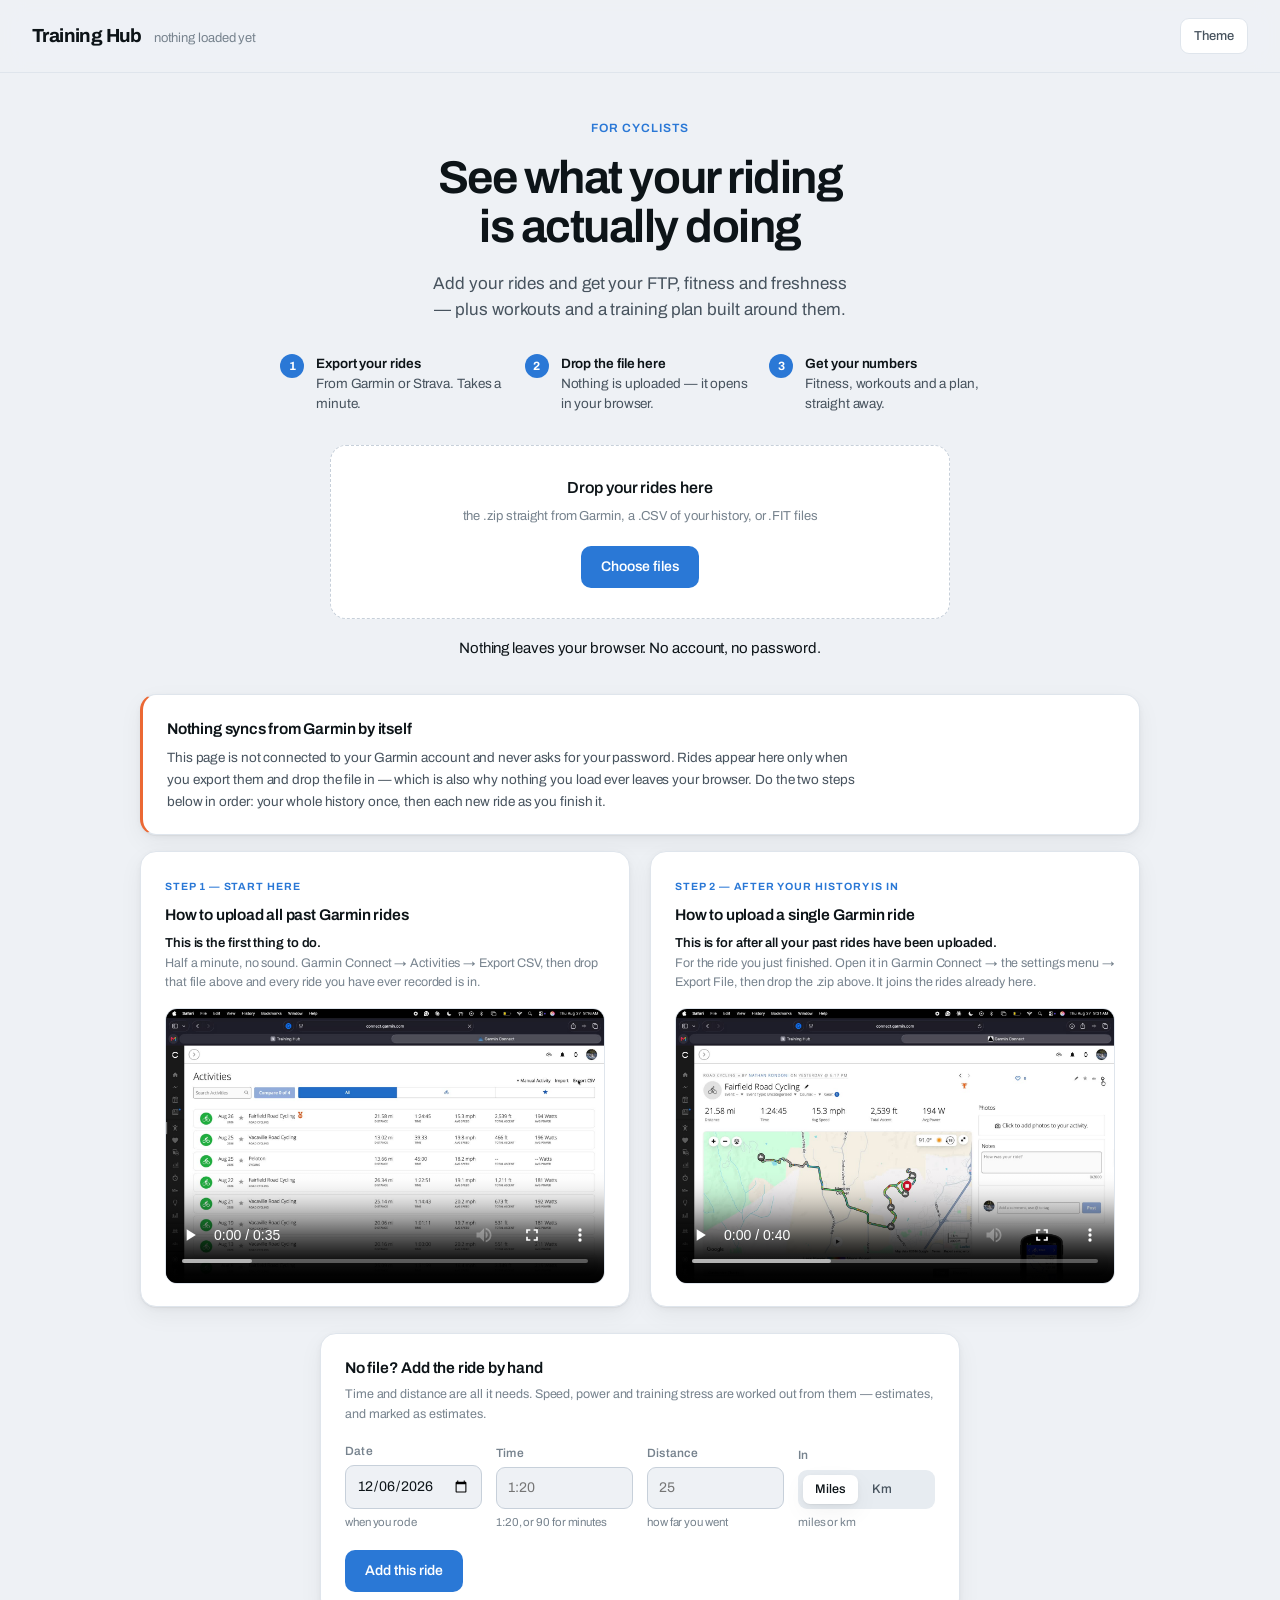
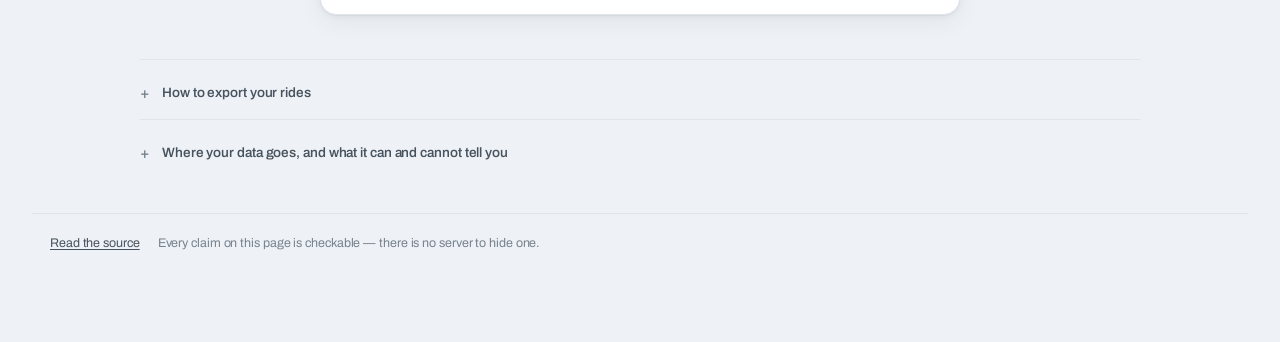
==== index.html @ 090af87b "Last 7 days and VO2 max at the top, in place of fitness and average speed The headline row now reads" ====
<!doctype html>
<html lang="en">
<head>
<meta charset="utf-8">
<meta name="viewport" content="width=device-width, initial-scale=1">
<meta name="color-scheme" content="light dark">
<meta name="robots" content="noindex, nofollow">
<link rel="preconnect" href="https://fonts.googleapis.com">
<link rel="preconnect" href="https://fonts.gstatic.com" crossorigin>
<link rel="stylesheet" href="https://fonts.googleapis.com/css2?family=Archivo:wght@400;500;600;700;800&display=swap">
<title>Training Hub</title>
<style>:root {
  color-scheme: light;
  --bg:            #eef1f5;
  --surface:       #ffffff;
  --surface-2:     #e7ecf1;
  --border:        #dfe5ec;
  --border-strong: #c7d0da;
  --text:          #0d1418;
  --text-2:        #47535e;
  --text-3:        #77838e;
  --series-1:      #2a78d6;
  --series-2:      #eb6834;
  --series-3:      #1baf7a;
  --good:          #1a7f4b;
  --warn:          #b8730a;
  --crit:          #c4362f;
  --grid:          #e8e7e3;
  --shadow:        0 1px 1px rgba(13,20,24,.04), 0 2px 6px rgba(13,20,24,.04), 0 8px 24px rgba(13,20,24,.05);
  --shadow-lift:   0 2px 4px rgba(13,20,24,.06), 0 12px 32px rgba(13,20,24,.10);
  --ramp-0:  #eceae5;
  --ramp-1:  #cde2fb;
  --ramp-2:  #9ec5f4;
  --ramp-3:  #6da7ec;
  --ramp-4:  #3987e5;
  --ramp-5:  #256abf;
  --ramp-6:  #184f95;
}
@media (prefers-color-scheme: dark) {
  :root:not([data-theme="light"]) {
    color-scheme: dark;
    --bg:            #0b0f13;
    --surface:       #141a20;
    --surface-2:     #1c242b;
    --border:        #232c34;
    --border-strong: #35414b;
    --text:          #f0f5f8;
    --text-2:        #aeb9c3;
    --text-3:        #78848e;
    --series-1:      #3987e5;
    --series-2:      #d95926;
    --series-3:      #199e70;
    --good:          #35b06e;
    --warn:          #d99a2b;
    --crit:          #e66767;
    --grid:          #292928;
    --shadow:        0 1px 1px rgba(0,0,0,.30), 0 2px 6px rgba(0,0,0,.24), 0 8px 24px rgba(0,0,0,.22);
    --shadow-lift:   0 2px 4px rgba(0,0,0,.35), 0 14px 36px rgba(0,0,0,.40);
    --ramp-0:  #262625;
    --ramp-1:  #16324f;
    --ramp-2:  #184f95;
    --ramp-3:  #256abf;
    --ramp-4:  #3987e5;
    --ramp-5:  #6da7ec;
    --ramp-6:  #9ec5f4;
  }
}
:root[data-theme="dark"] {
  color-scheme: dark;
  --bg:      #0b0f13;
  --surface:     #141a20;
  --surface-2:   #1c242b;
  --border:    #232c34;
  --border-strong: #35414b;
  --text:      #f0f5f8;
  --text-2:    #aeb9c3;
  --text-3:    #78848e;
  --series-1:      #3987e5;
  --series-2:      #d95926;
  --series-3:      #199e70;
  --good:          #35b06e;
  --warn:          #d99a2b;
  --crit:          #e66767;
  --grid:          #292928;
  --shadow:        0 1px 1px rgba(0,0,0,.30), 0 2px 6px rgba(0,0,0,.24), 0 8px 24px rgba(0,0,0,.22);
    --shadow-lift:   0 2px 4px rgba(0,0,0,.35), 0 14px 36px rgba(0,0,0,.40);
  --ramp-0:  #262625;
  --ramp-1:  #16324f;
  --ramp-2:  #184f95;
  --ramp-3:  #256abf;
  --ramp-4:  #3987e5;
  --ramp-5:  #6da7ec;
  --ramp-6:  #9ec5f4;
}

* { box-sizing: border-box; }

/* Archivo carries the numbers — it has true tabular figures and real weight at
   the top end, which a page made mostly of measurements needs. The system stack
   behind it is a genuine fallback, so the page still reads correctly offline. */
body {
  margin: 0;
  background: var(--bg);
  color: var(--text);
  font-family: Archivo, ui-sans-serif, -apple-system, BlinkMacSystemFont,
               "Segoe UI", Roboto, "Helvetica Neue", Arial, sans-serif;
  font-size: 15px;
  line-height: 1.55;
  letter-spacing: -.006em;
  -webkit-font-smoothing: antialiased;
  -moz-osx-font-smoothing: grayscale;
}

/* Every figure on this page lines up in a column somewhere. */
.num, table, .value, .tile .value, .wo-stats b { font-variant-numeric: tabular-nums; }

.num { font-variant-numeric: tabular-nums; }

.wrap { max-width: 1440px; margin: 0 auto; padding: 0 32px 88px; }

/* ---------------------------------------------------------------- header */
header.top {
  position: sticky; top: 0; z-index: 20;
  background: color-mix(in srgb, var(--bg) 88%, transparent);
  backdrop-filter: saturate(1.6) blur(12px);
  border-bottom: 1px solid var(--border);
  margin-bottom: 32px;
}
.top-inner {
  max-width: 1440px; margin: 0 auto; padding: 18px 32px;
  display: flex; align-items: center; gap: 20px;
}
.brand { display: flex; align-items: baseline; gap: 12px; }
.brand h1 {
  margin: 0; font-size: 19px; font-weight: 720; letter-spacing: -.032em;
}
.brand .sub { color: var(--text-3); font-size: 13px; }
.spacer { flex: 1; }

.ghost {
  appearance: none; cursor: pointer;
  background: var(--surface); color: var(--text-2);
  border: 1px solid var(--border); border-radius: 9px;
  padding: 7px 13px; font: inherit; font-size: 13px; font-weight: 500;
  transition: background .13s ease, color .13s ease, border-color .13s ease;
}
.ghost:hover { background: var(--surface-2); color: var(--text); border-color: var(--border-strong); }

/* ---------------------------------------------------------------- cards */
.card {
  background: var(--surface);
  border: 1px solid var(--border);
  border-radius: 16px;
  box-shadow: var(--shadow);
  padding: 22px 24px;
}
.card h2 {
  margin: 0 0 3px; font-size: 13.5px; font-weight: 620;
  letter-spacing: -.008em; color: var(--text);
}
.card .hint { margin: 0 0 18px; font-size: 12.5px; line-height: 1.55; color: var(--text-3); }

.grid { display: grid; gap: 20px; }
.kpis { grid-template-columns: repeat(4, 1fr); margin-bottom: 18px; }
.main { grid-template-columns: minmax(0, 2.1fr) minmax(0, 1fr); align-items: start; }
.stack { display: grid; gap: 20px; }

@media (max-width: 1180px) {
  .kpis { grid-template-columns: repeat(2, 1fr); }
  .main { grid-template-columns: minmax(0, 1fr); }
}
@media (max-width: 700px) {
  .wrap, .top-inner { padding-left: 18px; padding-right: 18px; }
  .kpis { grid-template-columns: 1fr; }
}

/* ---------------------------------------------------------------- stat tile */
.tile { padding: 24px 26px 22px; }
.tile .label {
  font-size: 11px; font-weight: 680; letter-spacing: .11em;
  text-transform: uppercase; color: var(--text-3);
}
.tile .value {
  margin-top: 14px; font-size: 52px; line-height: .95;
  font-weight: 700; letter-spacing: -.045em;
}
.tile .value .unit {
  font-size: 17px; font-weight: 550; color: var(--text-3);
  letter-spacing: -.01em; margin-left: 5px;
}
.tile .foot { margin-top: 14px; font-size: 12.5px; color: var(--text-2); }
.delta { font-weight: 560; }
.delta.up { color: var(--good); }
.delta.down { color: var(--crit); }
.delta.flat { color: var(--text-3); }

.pill {
  display: inline-flex; align-items: center; gap: 6px;
  padding: 3px 9px; border-radius: 999px;
  font-size: 11.5px; font-weight: 570; letter-spacing: .01em;
}
.pill::before { content: ""; width: 6px; height: 6px; border-radius: 50%; background: currentColor; }
.pill.good { color: var(--good); background: color-mix(in srgb, var(--good) 12%, transparent); }
.pill.warn { color: var(--warn); background: color-mix(in srgb, var(--warn) 14%, transparent); }
.pill.crit { color: var(--crit); background: color-mix(in srgb, var(--crit) 12%, transparent); }
.pill.mute { color: var(--text-3); background: var(--surface-2); }

/* ---------------------------------------------------------------- charts */
.chart { width: 100%; display: block; overflow: visible; }
.chart text { font-family: inherit; }
.axis { font-size: 11px; fill: var(--text-3); }
.gridline { stroke: var(--grid); stroke-width: 1; }
.legend { display: flex; gap: 16px; margin-bottom: 14px; flex-wrap: wrap; }
.legend .key { display: flex; align-items: center; gap: 7px; font-size: 12.5px; color: var(--text-2); }
.legend .swatch { width: 10px; height: 10px; border-radius: 3px; }

#tip {
  position: fixed; z-index: 100; pointer-events: none; opacity: 0;
  transition: opacity .1s ease;
  background: var(--surface); color: var(--text);
  border: 1px solid var(--border-strong); border-radius: 10px;
  box-shadow: 0 4px 20px rgba(0,0,0,.16);
  padding: 9px 12px; font-size: 12.5px; line-height: 1.45;
  max-width: 260px;
}
#tip .t-title { font-weight: 620; margin-bottom: 3px; }
#tip .t-row { color: var(--text-2); display: flex; gap: 10px; justify-content: space-between; }
#tip .t-row b { color: var(--text); font-weight: 560; }

/* ---------------------------------------------------------------- heatmap */
/* ------------------------------------------------------------- calendar */
.cal-head, .cal-grid { display: grid; grid-template-columns: repeat(7, minmax(0, 1fr)); gap: 8px; }
.cal-head {
  margin-bottom: 8px;
  font-size: 10.5px; font-weight: 660; letter-spacing: .09em;
  text-transform: uppercase; color: var(--text-3); text-align: center;
}
.cal-day {
  position: relative; min-height: 78px; border-radius: 12px;
  border: 1px solid var(--border); background: var(--surface-2);
  padding: 8px 6px 10px; text-align: center;
  display: flex; flex-direction: column; align-items: center; gap: 1px;
}
.cal-day .dnum { font-size: 11.5px; font-weight: 600; color: var(--text-2); }
.cal-day .dval {
  margin-top: auto; font-size: 17px; font-weight: 690;
  letter-spacing: -.03em; color: var(--text);
}
.cal-day .dtss { font-size: 11.5px; color: var(--text-2); }
/* Three shades and a blank, each one named in the legend — the reader never
   has to work out what a colour means. */
.band-rest    { background: var(--surface-2); }
.band-easy    { background: var(--ramp-1); border-color: var(--ramp-1); }
.band-moderate{ background: var(--ramp-2); border-color: var(--ramp-2); }
.band-hard    { background: var(--ramp-3); border-color: var(--ramp-3); }
/* On a coloured day the muted greys stop being readable, so the ranking is
   carried by weight and size instead of by shade. */
.cal-day.band-easy .dnum, .cal-day.band-moderate .dnum, .cal-day.band-hard .dnum,
.cal-day.band-easy .dtss, .cal-day.band-moderate .dtss, .cal-day.band-hard .dtss {
  color: var(--text);
}
.cal-day.band-easy .dtss, .cal-day.band-moderate .dtss, .cal-day.band-hard .dtss {
  font-weight: 540;
}
.cal-day.band-rest .dval {
  margin-top: auto; font-size: 13px; font-weight: 520; color: var(--text-2);
}
.cal-day.is-future { background: none; border-style: dashed; }
.cal-day.is-future .dval { color: var(--text-3); font-size: 15px; font-weight: 500; }
.cal-day.is-future .dnum { color: var(--text-3); }
.cal-day.is-today { box-shadow: 0 0 0 2px var(--series-2); }

.cal-sum { margin: 16px 0 0; font-size: 13px; color: var(--text-2); }
.cal-sum b { color: var(--text); font-weight: 640; }
.cal-legend {
  display: flex; align-items: center; gap: 16px; flex-wrap: wrap;
  font-size: 12px; color: var(--text-3); margin-top: 10px;
}
.cal-legend .key { display: flex; align-items: center; gap: 7px; }
.cal-legend .sw {
  width: 12px; height: 12px; border-radius: 3px; border: 1px solid var(--border);
}

@media (max-width: 560px) {
  .cal-head, .cal-grid { gap: 5px; }
  .cal-day { min-height: 62px; padding: 6px 2px 8px; }
  .cal-day .dval { font-size: 14px; }
  .cal-day .dtss { font-size: 10px; }
  /* No room for the unit; the legend below still says what the number is. */
  .cal-day .dtss .u { display: none; }
}

/* ---------------------------------------------------------------- plan */
.plan-day {
  display: flex; align-items: baseline; gap: 12px;
  padding: 9px 0; border-bottom: 1px solid var(--border);
  font-size: 13.5px;
}
.plan-day:last-child { border-bottom: 0; }
.plan-day .d { color: var(--text-3); font-size: 12px; width: 62px; flex: none; }
.plan-day .w { color: var(--text-2); }
.plan-day.is-today { font-weight: 570; }
.plan-day.is-today .w, .plan-day.is-today .d { color: var(--text); }
.tag {
  font-size: 10.5px; font-weight: 600; letter-spacing: .03em; text-transform: uppercase;
  color: var(--series-1); background: color-mix(in srgb, var(--series-1) 12%, transparent);
  padding: 2px 6px; border-radius: 5px;
}

/* ---------------------------------------------------------------- table */
.controls { display: flex; gap: 8px; align-items: center; margin-bottom: 16px; flex-wrap: wrap; }
.seg { display: inline-flex; background: var(--surface-2); border-radius: 9px; padding: 3px; gap: 2px; }
.seg button {
  appearance: none; border: 0; background: transparent; cursor: pointer;
  color: var(--text-2); font: inherit; font-size: 12.5px; font-weight: 520;
  padding: 5px 12px; border-radius: 7px; transition: background .13s, color .13s;
}
.seg button:hover { color: var(--text); }
.seg button[aria-pressed="true"] { background: var(--surface); color: var(--text); box-shadow: var(--shadow); }

.tbl-wrap { overflow-x: auto; }
table { width: 100%; border-collapse: collapse; font-size: 13.5px; }
thead th {
  position: sticky; top: 0; background: var(--surface); z-index: 1;
  text-align: left; font-size: 11.5px; font-weight: 600; letter-spacing: .04em;
  text-transform: uppercase; color: var(--text-3);
  padding: 0 12px 10px; white-space: nowrap; cursor: pointer; user-select: none;
}
thead th:hover { color: var(--text); }
thead th .arrow { opacity: .45; font-size: 9px; margin-left: 3px; }
tbody td { padding: 11px 12px; border-top: 1px solid var(--border); white-space: nowrap; }
tbody tr:hover { background: var(--surface-2); }
td.r, th.r { text-align: right; }
td.name { white-space: normal; min-width: 180px; color: var(--text-2); }
.src {
  font-size: 10.5px; font-weight: 600; letter-spacing: .03em; text-transform: uppercase;
  color: var(--text-3); border: 1px solid var(--border-strong);
  padding: 1px 5px; border-radius: 4px;
}
.empty { text-align: center; padding: 56px 20px; color: var(--text-3); }
.empty code {
  background: var(--surface-2); border: 1px solid var(--border);
  padding: 2px 7px; border-radius: 6px; font-size: 12.5px;
}
footer.foot {
  margin-top: 34px; padding-top: 20px; border-top: 1px solid var(--border);
  font-size: 12.5px; color: var(--text-3);
  display: flex; gap: 18px; flex-wrap: wrap;
}
.demo {
  display: flex; align-items: flex-start; gap: 10px;
  background: color-mix(in srgb, var(--warn) 10%, var(--surface));
  border: 1px solid color-mix(in srgb, var(--warn) 34%, var(--border));
  border-radius: 12px; padding: 13px 16px; margin-bottom: 18px;
  font-size: 13.5px; color: var(--text-2); line-height: 1.5;
}
.demo strong { color: var(--text); font-weight: 600; }
.demo .dot {
  width: 7px; height: 7px; border-radius: 50%; background: var(--warn);
  flex: none; margin-top: 7px;
}
.sr {
  position: absolute; width: 1px; height: 1px; overflow: hidden;
  clip: rect(0 0 0 0); white-space: nowrap;
}

/* ---------------------------------------------------------------- import */
.intro { max-width: 720px; margin: 0 auto; }
.intro h2 {
  font-size: 26px; font-weight: 640; letter-spacing: -.025em;
  margin: 0 0 8px; text-wrap: balance;
}
.intro .lede { color: var(--text-2); font-size: 15px; margin: 0 0 28px; }

.drop {
  border: 1.5px dashed var(--border-strong); border-radius: 16px;
  background: var(--surface); padding: 30px 28px; text-align: center;
  transition: border-color .15s ease, background .15s ease;
}
.drop.over { border-color: var(--series-1); background: color-mix(in srgb, var(--series-1) 6%, var(--surface)); }
.drop .big { font-size: 16px; font-weight: 570; margin: 0 0 6px; }
.drop .small { color: var(--text-3); font-size: 13px; margin: 0 0 20px; }
input[type=file].hidden-input { display: none; }

.btn {
  appearance: none; cursor: pointer; font: inherit;
  font-size: 14px; font-weight: 560;
  background: var(--series-1); color: #fff; border: 0;
  border-radius: 10px; padding: 10px 20px;
  transition: filter .13s ease;
}
.btn:hover { filter: brightness(1.08); }
.btn:focus-visible, .ghost:focus-visible, .seg button:focus-visible,
.drop:focus-visible { outline: 2px solid var(--series-1); outline-offset: 2px; }

.howto { display: grid; grid-template-columns: 1fr 1fr; gap: 16px; margin-top: 24px; }
@media (max-width: 700px) { .howto { grid-template-columns: 1fr; } }
.howto .card { padding: 18px 20px; }
.howto h3 {
  margin: 0 0 10px; font-size: 13px; font-weight: 620;
  display: flex; align-items: center; gap: 8px;
}
.howto ol { margin: 0; padding-left: 18px; color: var(--text-2); font-size: 13px; line-height: 1.6; }
.howto a { color: var(--series-1); }

.privacy {
  margin-top: 22px; padding: 14px 18px; border-radius: 12px;
  background: var(--surface-2); border: 1px solid var(--border);
  font-size: 13px; color: var(--text-2); line-height: 1.55;
}
.privacy strong { color: var(--text); font-weight: 600; }

.detected {
  display: flex; align-items: center; gap: 14px; flex-wrap: wrap;
  background: var(--surface); border: 1px solid var(--border);
  border-radius: 12px; padding: 12px 16px; margin-bottom: 18px;
  font-size: 13px; color: var(--text-2);
}
.detected .grow { flex: 1; }
.err {
  background: color-mix(in srgb, var(--crit) 9%, var(--surface));
  border: 1px solid color-mix(in srgb, var(--crit) 32%, var(--border));
  border-radius: 12px; padding: 14px 18px; margin-top: 18px;
  font-size: 13.5px; color: var(--text-2); line-height: 1.55;
}
.err strong { color: var(--text); }

/* ----------------------------------------------------------------- tabs */
.tabs {
  display: flex; gap: 4px; margin-bottom: 22px;
  border-bottom: 1px solid var(--border);
}
.tabs button {
  appearance: none; border: 0; background: transparent; cursor: pointer;
  font: inherit; font-size: 14px; font-weight: 540; color: var(--text-3);
  padding: 10px 16px; border-bottom: 2px solid transparent;
  margin-bottom: -1px; transition: color .13s ease, border-color .13s ease;
}
.tabs button:hover { color: var(--text-2); }
.tabs button[aria-selected="true"] { color: var(--text); border-bottom-color: var(--series-1); }

/* -------------------------------------------------------------- profile */
.field { display: flex; flex-direction: column; gap: 5px; }
.field label { font-size: 12px; font-weight: 560; color: var(--text-3); letter-spacing: .02em; }
.field input, .field select, .prompt {
  font: inherit; font-size: 14px; color: var(--text);
  background: var(--bg); border: 1px solid var(--border-strong);
  border-radius: 9px; padding: 9px 11px; width: 100%;
}
.field input:focus, .field select:focus, .prompt:focus {
  outline: 2px solid var(--series-1); outline-offset: 1px; border-color: var(--series-1);
}
.field .unit-hint { font-size: 11.5px; color: var(--text-3); }
.fields { display: grid; grid-template-columns: repeat(auto-fit, minmax(120px, 1fr)); gap: 14px; }

.prompt { min-height: 76px; resize: vertical; line-height: 1.5; }
.chips { display: flex; flex-wrap: wrap; gap: 7px; margin-top: 12px; }
.chip {
  appearance: none; cursor: pointer; font: inherit; font-size: 12.5px;
  background: var(--surface-2); color: var(--text-2);
  border: 1px solid var(--border); border-radius: 999px; padding: 5px 12px;
  transition: background .13s, color .13s, border-color .13s;
}
.chip:hover { background: var(--surface); color: var(--text); border-color: var(--border-strong); }

/* ------------------------------------------------------------- workout */
.wo-head {
  display: flex; align-items: baseline; gap: 14px; flex-wrap: wrap;
  padding-bottom: 14px; margin-bottom: 16px; border-bottom: 1px solid var(--border);
}
.wo-head h3 { margin: 0; font-size: 17px; font-weight: 620; letter-spacing: -.02em; }
.wo-stats { display: flex; gap: 18px; margin-left: auto; font-size: 13px; color: var(--text-2); }
.wo-stats b { color: var(--text); font-weight: 620; }

.steps { display: flex; flex-direction: column; gap: 3px; }
.st { display: flex; align-items: center; gap: 12px; font-size: 13.5px; padding: 7px 0; }
.st .bar { height: 22px; border-radius: 4px; flex: none; min-width: 3px; }
.st .dur { width: 62px; color: var(--text-2); flex: none; }
.st .pw { width: 118px; font-weight: 560; flex: none; }
.st .lb { color: var(--text-3); }
.st.rep-head { font-weight: 620; color: var(--text); padding-top: 12px; }
.st.child { padding-left: 22px; }

.profile-strip {
  display: flex; gap: 20px; flex-wrap: wrap; align-items: center;
  font-size: 13px; color: var(--text-2);
}
.profile-strip b { color: var(--text); font-weight: 620; }
.estimate {
  font-size: 12.5px; color: var(--text-2); margin-top: 10px;
  padding: 10px 13px; background: var(--surface-2);
  border-radius: 9px; border: 1px solid var(--border);
}
.rec-why { font-size: 14px; color: var(--text); margin: 0 0 6px; }
.rec-note { font-size: 13px; color: var(--text-2); margin: 0; line-height: 1.55; }
.week-row {
  display: grid; grid-template-columns: 52px 92px 62px 62px 1fr;
  gap: 12px; align-items: center;
  padding: 10px 0; border-bottom: 1px solid var(--border); font-size: 13px;
}
.week-row:last-child { border-bottom: 0; }
.week-row.is-recovery { color: var(--text-3); }
.week-row .wk { font-weight: 620; color: var(--text); }
.week-row .sessions { display: flex; gap: 6px; flex-wrap: wrap; }
.sess {
  font-size: 11.5px; padding: 2px 8px; border-radius: 5px;
  background: var(--surface-2); border: 1px solid var(--border); color: var(--text-2);
}

/* ---------------------------------------------------------------- landing */
.landing { max-width: 1000px; margin: 0 auto; }

.fuel-note {
  border: 1px solid var(--border); border-left: 3px solid var(--ramp-3);
  border-radius: 10px; background: var(--bg); padding: 12px 14px;
  font-size: 13px; line-height: 1.55; color: var(--text-2);
}
.fuel-note strong { color: var(--text); }

/* ------------------------------------------------ fitness chart key */
.pmc-key {
  display: grid; grid-template-columns: repeat(3, minmax(0, 1fr));
  gap: 14px; margin-bottom: 18px;
}
@media (max-width: 640px) { .pmc-key { grid-template-columns: minmax(0, 1fr); gap: 10px; } }
.pk {
  border: 1px solid var(--border); border-radius: 11px;
  background: var(--bg); padding: 11px 13px 12px;
}
.pk-head { display: flex; align-items: baseline; gap: 8px; }
.pk-swatch {
  width: 11px; height: 11px; border-radius: 3px; flex: none;
  align-self: center;
}
.pk-name { font-size: 13.5px; font-weight: 620; color: var(--text); }
.pk-abbr {
  font-size: 10.5px; font-weight: 620; letter-spacing: .07em;
  text-transform: uppercase; color: var(--text-3);
}
.pk-value {
  margin-left: auto; font-size: 17px; font-weight: 680;
  letter-spacing: -.02em; color: var(--text);
}
.pk-meaning { margin: 6px 0 0; font-size: 12px; line-height: 1.5; color: var(--text-3); }

/* --------------------------------------------------------- ride today */
.ride-today { margin-bottom: 20px; padding: 24px 26px 26px; }
.rt-head { display: flex; align-items: center; gap: 10px; flex-wrap: wrap; }
.rt-head h2 { margin: 0 6px 0 0; font-size: 17px; font-weight: 660; letter-spacing: -.02em; }
.ride-today > .hint { margin: 8px 0 20px; max-width: 78ch; }

.rt-grid {
  display: grid; grid-template-columns: repeat(3, minmax(0, 1fr));
  gap: 16px; align-items: stretch;
}
@media (max-width: 900px) {
  .rt-grid { grid-template-columns: minmax(0, 1fr); }
  /* Stacked, the recommendation goes first — the middle of a row reads as the
     default, the middle of a column does not. */
  .rt-opt.recommended { order: -1; }
}

.rt-opt {
  display: flex; flex-direction: column; gap: 8px;
  border: 1px solid var(--border); border-radius: 14px;
  background: var(--bg); padding: 18px 18px 20px;
}
.rt-opt.recommended {
  border-color: var(--series-1);
  box-shadow: 0 0 0 1px var(--series-1) inset;
  background: color-mix(in srgb, var(--series-1) 5%, var(--surface));
}
.rt-tag {
  font-size: 10.5px; font-weight: 680; letter-spacing: .1em;
  text-transform: uppercase; color: var(--text-3);
}
.rt-opt.recommended .rt-tag { color: var(--series-1); }
.rt-opt h3 { margin: 0; font-size: 19px; font-weight: 660; letter-spacing: -.024em; }
.rt-meta { display: flex; gap: 8px; flex-wrap: wrap; }
.rt-blurb { margin: 2px 0 0; font-size: 13.5px; color: var(--text-2); line-height: 1.55; }
.rt-when { margin: 0; font-size: 12.5px; color: var(--text-3); line-height: 1.55; }
.rt-opt .btn, .rt-opt .ghost { margin-top: auto; align-self: flex-start; }
.rt-opt .ghost { padding: 9px 16px; font-size: 13.5px; }
.ride-today .rec-note { margin: 18px 0 0; }

/* ------------------------------------------------------ remove a ride */
th.act, td.act { width: 34px; padding-left: 0; padding-right: 4px; }
.del {
  appearance: none; cursor: pointer; font: inherit; line-height: 1;
  font-size: 17px; padding: 2px 7px 4px; border-radius: 7px;
  background: none; border: 1px solid transparent; color: var(--text-3);
  transition: background .12s, color .12s, border-color .12s;
}
tbody tr:hover .del { color: var(--text-2); border-color: var(--border); }
.del:hover, .del:focus-visible {
  color: var(--crit); border-color: var(--crit);
  background: color-mix(in srgb, var(--crit) 10%, transparent);
}
/* Visible to a screen reader, out of the way of everyone else. */
.vh {
  position: absolute; width: 1px; height: 1px; overflow: hidden;
  clip: rect(0 0 0 0); clip-path: inset(50%); white-space: nowrap;
}

/* -------------------------------------------------------- walkthrough */
.walkthroughs {
  display: grid; grid-template-columns: repeat(2, minmax(0, 1fr));
  gap: 20px; margin-top: 26px; align-items: start;
}
@media (max-width: 820px) { .walkthroughs { grid-template-columns: minmax(0, 1fr); } }
.walkthrough { min-width: 0; }
.wt-step {
  display: inline-block; margin-bottom: 8px;
  font-size: 10.5px; font-weight: 680; letter-spacing: .09em; text-transform: uppercase;
  color: var(--series-1);
}
.wt-note {
  margin: 6px 0 0; font-size: 13px; font-weight: 600; color: var(--text);
}
.no-sync {
  max-width: 1000px; margin: 26px auto 0;
  border-left: 3px solid var(--series-2);
}
.no-sync h3 { margin: 0 0 6px; font-size: 15.5px; font-weight: 620; letter-spacing: -.012em; }
.no-sync p { margin: 0; font-size: 13.5px; line-height: 1.6; color: var(--text-2); max-width: 88ch; }
.walkthroughs { margin-top: 16px; }
.walkthrough h3 {
  margin: 0 0 5px; font-size: 15.5px; font-weight: 620; letter-spacing: -.012em;
}
.walkthrough .hint { margin: 0 0 16px; }
.walkthrough video {
  display: block; width: 100%; height: auto; border-radius: 12px;
  background: var(--surface-2); border: 1px solid var(--border);
}

/* ------------------------------------------------------ manual entry */
.manual { max-width: 640px; margin: 26px auto 0; }
.manual h3 { margin: 0 0 5px; font-size: 15.5px; font-weight: 620; letter-spacing: -.012em; }
.manual .hint { margin: 0; }
.manual .fields {
  margin-top: 18px; align-items: end;
  grid-template-columns: repeat(auto-fit, minmax(128px, 1fr));
}
.manual .field .seg { padding: 5px; }
.manual-row {
  display: flex; align-items: center; gap: 16px;
  margin-top: 18px; flex-wrap: wrap;
}
.manual-note { font-size: 13.5px; color: var(--text-2); font-variant-numeric: tabular-nums; }
.manual-note.bad { color: var(--crit); }

.hero { text-align: center; padding: 14px 0 8px; }
.hero .eyebrow {
  font-size: 12px; font-weight: 620; letter-spacing: .09em;
  text-transform: uppercase; color: var(--series-1); margin: 0 0 16px;
}
.hero h2 {
  font-size: clamp(30px, 4.2vw, 46px); line-height: 1.08;
  font-weight: 660; letter-spacing: -.032em; margin: 0 auto 18px;
  max-width: 21ch; text-wrap: balance;
}
.hero .lede {
  font-size: 17px; line-height: 1.55; color: var(--text-2);
  margin: 0 auto 30px; max-width: 62ch; text-wrap: balance;
}
.hero .drop { text-align: center; max-width: 620px; margin: 0 auto; }

.assure {
  display: flex; justify-content: center; gap: 26px; flex-wrap: wrap;
  margin-top: 18px; font-size: 13px; color: var(--text-3);
}
.assure span { display: flex; align-items: center; gap: 7px; }
.assure svg { flex: none; }

.section { margin-top: 56px; }
.section > h3 {
  font-size: 12px; font-weight: 620; letter-spacing: .09em;
  text-transform: uppercase; color: var(--text-3);
  margin: 0 0 20px; padding-bottom: 12px; border-bottom: 1px solid var(--border);
}
.features { display: grid; grid-template-columns: repeat(3, 1fr); gap: 18px; }
@media (max-width: 860px) { .features { grid-template-columns: 1fr; } }
.feature { padding: 22px 24px; }
.feature h4 {
  margin: 0 0 8px; font-size: 15.5px; font-weight: 620; letter-spacing: -.015em;
}
.feature p { margin: 0 0 14px; font-size: 13.5px; line-height: 1.6; color: var(--text-2); }
.feature ul { margin: 0; padding-left: 17px; font-size: 13px; line-height: 1.75; color: var(--text-2); }
.feature li::marker { color: var(--text-3); }
.feature code {
  background: var(--surface-2); border: 1px solid var(--border);
  padding: 1px 5px; border-radius: 5px; font-size: 12px;
}

.honest { display: grid; grid-template-columns: 1fr 1fr; gap: 18px; }
@media (max-width: 860px) { .honest { grid-template-columns: 1fr; } }
.honest .card p { margin: 0; font-size: 13.5px; line-height: 1.65; color: var(--text-2); }
.honest .card p + p { margin-top: 12px; }
.honest strong { color: var(--text); font-weight: 600; }

footer.foot a { color: var(--text-2); text-decoration: underline; text-underline-offset: 2px; }
footer.foot a:hover { color: var(--text); }

/* ------------------------------------------------------------- steps */
.steps-row {
  display: grid; grid-template-columns: repeat(3, 1fr); gap: 14px;
  margin: 0 auto 30px; max-width: 720px; text-align: left;
}
@media (max-width: 700px) { .steps-row { grid-template-columns: 1fr; } }
.stepcard { display: flex; gap: 12px; align-items: flex-start; }
.stepcard .n {
  flex: none; width: 24px; height: 24px; border-radius: 50%;
  background: var(--series-1); color: #fff;
  font-size: 12px; font-weight: 700; line-height: 24px; text-align: center;
}
.stepcard .t { font-size: 13.5px; line-height: 1.5; color: var(--text-2); }
.stepcard .t b { color: var(--text); font-weight: 620; display: block; }

/* --------------------------------------------------------- disclosure */
.more {
  margin-top: 44px; border-top: 1px solid var(--border); padding-top: 8px;
}
.more summary {
  cursor: pointer; list-style: none; padding: 14px 0;
  font-size: 13.5px; font-weight: 560; color: var(--text-2);
  display: flex; align-items: center; gap: 8px;
}
.more summary::-webkit-details-marker { display: none; }
.more summary::before {
  content: "+"; font-size: 15px; color: var(--text-3); width: 14px;
}
.more[open] summary::before { content: "–"; }
.more summary:hover { color: var(--text); }
.more .inner { padding: 6px 0 22px; }

/* ------------------------------------------------------------ setup */
.setup { border-color: color-mix(in srgb, var(--series-1) 34%, var(--border)); }
.setup h2 { font-size: 16px; }
.setup .row { display: flex; gap: 14px; align-items: flex-end; flex-wrap: wrap; margin-top: 16px; }
.setup .field { min-width: 130px; }
.setup .skip, .hero .skip {
  appearance: none; background: none; border: 0; cursor: pointer;
  font: inherit; font-size: 13px; color: var(--text-3); text-decoration: underline;
  text-underline-offset: 2px; padding: 10px 2px;
}
.setup .skip:hover, .hero .skip:hover { color: var(--text-2); }

/* ------------------------------------------------------- workout totals */
.totals { margin: 18px 0 4px; }
.totals .bar {
  display: flex; height: 22px; border-radius: 6px; overflow: hidden; gap: 2px;
}
.totals .bar > div { min-width: 2px; }
.totals .grid {
  display: grid; grid-template-columns: repeat(auto-fit, minmax(96px, 1fr));
  gap: 12px; margin-top: 16px;
}
.totals .cell .k {
  font-size: 10.5px; font-weight: 680; letter-spacing: .09em;
  text-transform: uppercase; color: var(--text-3);
}
.totals .cell .v {
  font-size: 19px; font-weight: 660; letter-spacing: -.025em; margin-top: 3px;
}
.totals .cell .s { font-size: 11.5px; color: var(--text-3); margin-top: 1px; }

.course-note {
  display: flex; gap: 11px; align-items: flex-start;
  background: var(--surface-2); border: 1px solid var(--border);
  border-radius: 12px; padding: 14px 16px; margin: 18px 0 0;
  font-size: 13.5px; line-height: 1.55; color: var(--text-2);
}
.course-note b {
  color: var(--text); font-weight: 620; display: block; margin-bottom: 3px;
  font-size: 12.5px; letter-spacing: .01em;
}
.course-note .pin { flex: none; margin-top: 2px; }
</style>
</head>
<body>
<div id="tip" role="status" aria-live="polite"></div>

<header class="top">
  <div class="top-inner">
    <div class="brand">
      <h1>Training Hub</h1>
      <span class="sub" id="range-sub"></span>
    </div>
    <div class="spacer"></div>
    <button class="ghost" id="import-btn" type="button" hidden>Add rides</button>
    <button class="ghost" id="clear-btn" type="button" hidden>Clear</button>
    <button class="ghost" id="theme-btn" type="button" aria-label="Switch colour theme">Theme</button>
  </div>
</header>

<div class="wrap">
  <div id="app"></div>

  <footer class="foot">
    <span id="gen"></span>
    <span id="cli-hint" hidden>Refresh with <code>./wk sync &amp;&amp; ./wk web</code></span>
    <a id="source-link" href="https://github.com/myofamilyhealth/AI-Training-Plan-"
       target="_blank" rel="noopener">Read the source</a>
    <span id="source-note">Every claim on this page is checkable — there is no server to hide one.</span>
  </footer>
</div>

<script>/* Reading a training export in the browser.
 *
 * Garmin does not document its CSV and the columns differ between accounts, so
 * nothing here depends on column position — every field is found by matching
 * the header text against a list of aliases, and anything unrecognised is
 * ignored rather than throwing. Strava's export is handled by the same path.
 *
 * Units are the subtle part. Strava always writes metres and seconds whatever
 * your display setting says; Garmin writes whatever your account displays, and
 * never records which that was. So distance units are inferred from the size of
 * the numbers and can be overridden by hand.
 */
(function (root) {
  'use strict';

  const M_PER_MILE = 1609.344;

  /* ------------------------------------------------------------------ CSV */

  function parseCSV(text) {
    if (text.charCodeAt(0) === 0xfeff) text = text.slice(1);   // strip BOM
    const rows = [];
    let row = [], field = '', quoted = false;

    for (let i = 0; i < text.length; i++) {
      const c = text[i];
      if (quoted) {
        if (c === '"') {
          if (text[i + 1] === '"') { field += '"'; i++; }        // escaped quote
          else quoted = false;
        } else field += c;
        continue;
      }
      if (c === '"') { quoted = true; continue; }
      if (c === ',') { row.push(field); field = ''; continue; }
      if (c === '\r') continue;
      if (c === '\n') { row.push(field); rows.push(row); row = []; field = ''; continue; }
      field += c;
    }
    if (field.length || row.length) { row.push(field); rows.push(row); }
    return rows.filter(r => r.some(v => v !== ''));
  }

  /* -------------------------------------------------------------- values */

  function num(v) {
    if (v == null) return null;
    const s = String(v).replace(/,/g, '').trim();
    // Garmin writes "--" for a metric the device did not record.
    if (!s || s === '--' || s === '-') return null;
    const n = parseFloat(s);
    return Number.isFinite(n) ? n : null;
  }

  /** "1:05:23" and "45:23" are clock times; a bare number is already seconds. */
  function seconds(v) {
    if (v == null) return null;
    const s = String(v).trim();
    if (!s || s === '--') return null;
    if (s.indexOf(':') === -1) return num(s);
    const parts = s.split(':').map(p => parseFloat(p) || 0);
    if (parts.length === 3) return parts[0] * 3600 + parts[1] * 60 + parts[2];
    if (parts.length === 2) return parts[0] * 60 + parts[1];
    return null;
  }

  function parseDate(v) {
    if (!v) return null;
    const s = String(v).trim();
    // "2026-08-20 07:15:23" is not ISO until the space becomes a T.
    let d = new Date(/^\d{4}-\d{2}-\d{2} /.test(s) ? s.replace(' ', 'T') : s);
    if (isNaN(d)) d = new Date(s.replace(/-/g, '/'));           // last resort
    return isNaN(d) ? null : d;
  }

  const pad2 = n => String(n).padStart(2, '0');

  /**
   * The moment as the file wrote it, with no timezone conversion applied.
   *
   * Garmin and Strava both export the rider's own clock. Turning that into UTC
   * — which is what toISOString() does — moves an evening ride onto the next
   * day for anybody west of Greenwich and a morning ride onto the previous one
   * east of it, and the ride then shows up under a day it did not happen on.
   * So the wall clock is kept as a wall clock, with no Z on the end to invite
   * anyone to convert it.
   */
  function localISO(d) {
    if (!d || isNaN(d)) return null;
    return `${d.getFullYear()}-${pad2(d.getMonth() + 1)}-${pad2(d.getDate())}` +
           `T${pad2(d.getHours())}:${pad2(d.getMinutes())}:${pad2(d.getSeconds())}`;
  }

  /* ------------------------------------------------------------- headers */

  // Ordered: the first alias that matches a header wins, so specific patterns
  // ("Moving Time") must precede loose ones ("Time").
  const FIELDS = [
    ['start',       [/^activity date$/i, /^date$/i, /^start time/i]],
    ['name',        [/^activity name$/i, /^title$/i, /^name$/i]],
    ['type',        [/^activity type$/i, /^sport/i, /^type$/i]],
    ['distance',    [/^distance/i]],
    ['moving_s',    [/^moving time/i, /^moving duration/i]],
    ['elapsed_s',   [/^elapsed time/i, /^total time/i, /^duration/i, /^time$/i]],
    ['avg_hr',      [/^avg\.? ?hr$/i, /^average heart ?rate/i, /^avg heart ?rate/i]],
    ['max_hr',      [/^max\.? ?hr$/i, /^max(imum)? heart ?rate/i]],
    ['elevation',   [/^total ascent/i, /^elevation gain/i, /^elev gain/i, /^ascent/i]],
    ['calories',    [/^calories/i]],
    ['avg_pace',    [/^avg\.? pace/i, /^average pace/i]],
    // Cycling. Normalized Power and TSS are ordered before the looser power
    // patterns so they claim their own columns rather than being read as
    // average power.
    ['np',          [/^normali[sz]ed power/i, /^weighted average power/i, /^np\b/i]],
    ['tss',         [/^training stress score/i, /^tss\b/i, /^relative effort/i]],
    ['avg_power',   [/^avg\.? power/i, /^average watts/i, /^avg\.? watts/i, /^average power/i]],
    ['max_power',   [/^max\.? power/i, /^max watts/i, /^maximum power/i]],
    ['avg_speed_col', [/^avg\.? speed/i, /^average speed/i]],
    ['max_speed',   [/^max\.? speed/i, /^maximum speed/i]],
    ['avg_cadence', [/^avg\.? bike cadence/i, /^average cadence/i, /^avg\.? cadence/i]],
    ['intensity',   [/^intensity factor/i, /^if\b/i]],
  ];

  /** Map each canonical field to every column index whose header matches it. */
  function mapHeaders(header) {
    const map = {};
    header.forEach((raw, i) => {
      const h = String(raw).trim();
      if (!h) return;
      for (const [field, patterns] of FIELDS) {
        if (patterns.some(p => p.test(h))) {
          (map[field] = map[field] || []).push(i);
          return;                       // one column serves one field only
        }
      }
    });
    return map;
  }

  function detectSource(header) {
    const joined = header.join('|').toLowerCase();
    if (/activity id/.test(joined) && /activity date/.test(joined)) return 'strava';
    if (/avg hr|total ascent|aerobic te|avg run cadence/.test(joined)) return 'garmin';
    return /activity date/.test(joined) ? 'strava' : 'garmin';
  }

  /* --------------------------------------------------------------- units */

  /** Pick the column that actually holds a usable value for this row.
   *  Strava's export repeats "Distance" — once in kilometres, once in metres —
   *  so every candidate column is offered and the caller decides. */
  function values(row, idxs) {
    if (!idxs) return [];
    return idxs.map(i => row[i]).filter(v => v != null && String(v).trim() !== '');
  }

  /**
   * Work out what the distance column means.
   *
   * Metres are unmistakable: a median run distance in the thousands cannot be
   * miles. Telling miles from kilometres is genuinely impossible from the
   * numbers alone, so that falls back to a caller-supplied preference and is
   * reported so the UI can offer a switch.
   */
  function inferDistanceUnit(samples, preferred) {
    const clean = samples.filter(n => n != null && n > 0).sort((a, b) => a - b);
    if (!clean.length) return { unit: preferred || 'mi', certain: false };
    const median = clean[Math.floor(clean.length / 2)];
    if (median > 400) return { unit: 'm', certain: true };
    return { unit: preferred || 'mi', certain: false };
  }

  function toMetres(value, unit) {
    if (value == null) return null;
    if (unit === 'm') return value;
    if (unit === 'km') return value * 1000;
    return value * M_PER_MILE;
  }

  /* ----------------------------------------------------------- act types */

  const TYPE_MAP = {
    run: 'running', running: 'running', trailrun: 'running',
    trail_running: 'running', 'trail running': 'running',
    treadmill_running: 'running', 'treadmill running': 'running',
    'indoor running': 'running', 'track running': 'running',
    'virtual run': 'running', virtualrun: 'running', 'street running': 'running',
    ride: 'cycling', cycling: 'cycling', 'road cycling': 'cycling',
    'virtual ride': 'cycling', 'indoor cycling': 'cycling',
    'mountain biking': 'cycling', 'gravel cycling': 'cycling', biking: 'cycling',
    'e-bike ride': 'cycling', ebikeride: 'cycling',
    swim: 'swimming', swimming: 'swimming', 'pool swim': 'swimming',
    'lap swimming': 'swimming', 'open water swimming': 'swimming',
    walk: 'walking', walking: 'walking', hike: 'hiking', hiking: 'hiking',
    'strength training': 'strength', weighttraining: 'strength',
    'indoor rowing': 'rowing', rowing: 'rowing',
  };

  function canonicalType(raw) {
    if (!raw) return 'other';
    const k = String(raw).trim().toLowerCase();
    return TYPE_MAP[k] || TYPE_MAP[k.replace(/[\s_]+/g, '')] || k;
  }

  /* --------------------------------------------------------------- parse */

  function parse(text, opts) {
    opts = opts || {};
    const rows = parseCSV(text);
    if (rows.length < 2) {
      throw new Error('That file has no rows in it. Export the activity list as CSV and try again.');
    }
    const header = rows[0];
    const map = mapHeaders(header);
    if (!map.start || !map.distance) {
      throw new Error(
        'Could not find a date and a distance column. Columns seen: ' +
        header.filter(Boolean).slice(0, 12).join(', '));
    }
    const source = detectSource(header);

    // One pass to see what the distance numbers look like, then a second to
    // convert them — the unit is a property of the file, not of a row.
    const raw = rows.slice(1).map(r => {
      const d = values(r, map.distance).map(num).filter(v => v != null);
      return { row: r, distances: d };
    });
    const flat = [];
    raw.forEach(r => r.distances.forEach(d => flat.push(d)));
    const unitInfo = inferDistanceUnit(flat, opts.preferredUnit);

    const out = [];
    raw.forEach((entry, i) => {
      const r = entry.row;
      const date = parseDate(values(r, map.start)[0]);
      if (!date) return;

      // With several distance columns (Strava has two), the largest is the one
      // in metres; that is the precise figure.
      let distance = null;
      if (entry.distances.length) {
        distance = unitInfo.unit === 'm'
          ? Math.max.apply(null, entry.distances)
          : entry.distances[0];
      }
      const distance_m = toMetres(distance, unitInfo.unit);

      const movingCandidates = values(r, map.moving_s).map(seconds).filter(v => v);
      const elapsedCandidates = values(r, map.elapsed_s).map(seconds).filter(v => v);
      const moving_s = movingCandidates[0] || elapsedCandidates[0] || null;
      const elapsed_s = elapsedCandidates[0] || moving_s;

      const type = canonicalType(values(r, map.type)[0]);
      const avg_hr = num(values(r, map.avg_hr)[0]);
      const max_hr = num(values(r, map.max_hr)[0]);

      let avg_speed_mps = null;
      const speedRaw = num(values(r, map.avg_speed_col)[0]);
      if (speedRaw && unitInfo.unit === 'm') {
        avg_speed_mps = speedRaw;                    // Strava reports m/s
      } else if (distance_m && moving_s) {
        avg_speed_mps = distance_m / moving_s;
      } else {
        const paceSec = seconds(values(r, map.avg_pace)[0]);
        if (paceSec) {
          avg_speed_mps = (unitInfo.unit === 'km' ? 1000 : M_PER_MILE) / paceSec;
        }
      }

      const localStart = localISO(date);
      out.push({
        id: source + '-' + i + '-' + date.getTime(),
        source: source,
        name: values(r, map.name)[0] || '',
        type: type,
        start: localStart,
        // The day the ride was completed, straight out of the file. Nothing
        // downstream needs to work it out, so nothing downstream can get it
        // wrong.
        date: localStart.slice(0, 10),
        distance_m: distance_m,
        moving_s: moving_s,
        elapsed_s: elapsed_s,
        elevation_m: num(values(r, map.elevation)[0]),
        avg_hr: avg_hr,
        max_hr: max_hr,
        avg_watts: num(values(r, map.avg_power)[0]),
        max_watts: num(values(r, map.max_power)[0]),
        // Garmin exports its own NP and TSS for power-meter rides; both are
        // better than anything derivable from a row average, so they are kept
        // and only recomputed when absent.
        np: num(values(r, map.np)[0]),
        tss: num(values(r, map.tss)[0]),
        intensity: num(values(r, map.intensity)[0]),
        avg_cadence: num(values(r, map.avg_cadence)[0]),
        avg_speed_mps: avg_speed_mps,
        calories: num(values(r, map.calories)[0]),
      });
    });

    out.sort((a, b) => (a.start < b.start ? -1 : a.start > b.start ? 1 : 0));
    return {
      activities: out,
      source: source,
      unit: unitInfo.unit,
      unitCertain: unitInfo.certain,
      columns: header.filter(Boolean),
      matched: Object.keys(map),
      skipped: rows.length - 1 - out.length,
    };
  }

  /* ------------------------------------------------- typed by a human */

  /**
   * A duration as somebody would actually write one: "1:20", "1:20:30",
   * "90", "90min", "1h30", "1.5h".
   *
   * A bare number is minutes and a single colon is hours and minutes, because
   * this is a field for rides. Nobody enters a 90-second one, and reading "90"
   * as a minute and a half — which is what a stopwatch parser would do — is the
   * kind of wrong that gets noticed a week later in the totals.
   */
  function humanDuration(text) {
    if (text == null) return null;
    const s = String(text).trim().toLowerCase().replace(/\s+/g, ' ');
    if (!s) return null;

    if (s.indexOf(':') !== -1) {
      const parts = s.split(':');
      if (parts.length > 3 || !parts.every(p => /^\d*\.?\d*$/.test(p))) return null;
      const n = parts.map(p => parseFloat(p) || 0);
      const secs = n.length === 3 ? n[0] * 3600 + n[1] * 60 + n[2]
                                  : n[0] * 3600 + n[1] * 60;
      return secs > 0 ? Math.round(secs) : null;
    }

    // "1h30" and "1h30m" both mean the same thing, so the trailing m is optional.
    let m = s.match(/^(\d*\.?\d+) ?h(?:ours?|rs?|r)? ?(?:(\d*\.?\d+) ?m?(?:in(?:ute)?s?)?)?$/);
    if (m) return Math.round(parseFloat(m[1]) * 3600 + (parseFloat(m[2]) || 0) * 60) || null;
    m = s.match(/^(\d*\.?\d+) ?m(?:in(?:ute)?s?)?$/);
    if (m) return Math.round(parseFloat(m[1]) * 60) || null;
    m = s.match(/^(\d*\.?\d+)$/);
    if (m) return Math.round(parseFloat(m[1]) * 60) || null;
    return null;
  }

  /** A distance in the unit on screen, unless the text names its own. */
  function humanDistance(text, unit) {
    if (text == null) return null;
    const s = String(text).trim().toLowerCase().replace(/,/g, '');
    const m = s.match(/^(\d*\.?\d+) ?(mi|mile|miles|km|kms|kilometres|kilometers|k)?$/);
    if (!m) return null;
    const n = parseFloat(m[1]);
    if (!(n > 0)) return null;
    const u = m[2] || (unit === 'km' ? 'km' : 'mi');
    return u[0] === 'm' ? n * M_PER_MILE : n * 1000;
  }

  /* -------------------------------------------------------------- dedupe */

  // Two files describing the same ride never agree exactly: a watch writes the
  // moment recording started, a CSV export writes the minute the ride was
  // filed, and the distances differ by a few metres of GPS smoothing. So a
  // match is a tolerance, not an equality.
  const SAME_START_S = 150;      // 2.5 minutes apart is still the same ride
  const SAME_DISTANCE_M = 500;   // half a kilometre of disagreement is fine
  // A ride typed in by hand has a date but no clock time, so it is matched
  // against the day and a looser distance — somebody who rode 25.9 miles types
  // 25, and the file that turns up later is the same ride either way.
  const VAGUE_DISTANCE_M = 1500;
  const SCAN_MS = 36 * 3600 * 1000;   // how far back a match could possibly be

  const SOURCE_RANK = { fit: 3, garmin: 2, strava: 1, manual: 0 };

  /** How much a copy of a ride actually knows, used to pick which one to keep. */
  function richness(a) {
    let n = 0;
    if (a.streams) n += 4;
    if (a.np != null) n += 2;
    if (a.avg_watts != null) n += 1;
    if (a.avg_hr != null) n += 1;
    if (a.elevation_m != null) n += 1;
    if (a.tss != null) n += 1;
    return n;
  }
  const rank = a => (SOURCE_RANK[a.source] || 0) * 10 + richness(a);

  const startMs = a => {
    if (!a.start) return null;
    const t = new Date(a.start).getTime();
    return Number.isFinite(t) ? t : null;
  };

  /** The same ride, recorded twice? Compared as a distance in time and space
   *  rather than by a bucket, so two copies never land either side of a
   *  boundary and both survive. */
  function sameSession(a, b) {
    if (canonicalType(a.type) !== canonicalType(b.type)) return false;
    const ta = startMs(a), tb = startMs(b);
    if (ta == null || tb == null) return false;

    const vague = !!(a.manual || b.manual);
    if (vague) {
      if (a.start.slice(0, 10) !== b.start.slice(0, 10)) return false;
    } else if (Math.abs(ta - tb) > SAME_START_S * 1000) return false;

    const da = a.distance_m, db = b.distance_m;
    if (da == null || db == null) return true;   // one side cannot disagree
    return Math.abs(da - db) <= (vague
      ? Math.max(VAGUE_DISTANCE_M, da * 0.05)
      : Math.max(SAME_DISTANCE_M, da * 0.02));
  }

  // Where a value came from belongs to the copy being kept. Without this, a
  // measured ride that replaced a hand-typed one would inherit `manual: true`
  // and be treated as an estimate for the rest of its life.
  const PROVENANCE = ['id', 'source', 'manual', 'streams'];

  /** Keep every field the winner is missing. A CSV row often carries a TSS the
   *  .FIT never stored, and there is no reason to throw it away. */
  function fillGaps(keep, drop) {
    const out = Object.assign({}, keep);
    Object.keys(drop).forEach(k => {
      if (PROVENANCE.indexOf(k) !== -1) return;
      if (out[k] == null && drop[k] != null) out[k] = drop[k];
    });
    return out;
  }

  /**
   * Collapse the same session appearing more than once — across files, and
   * across separate uploads made weeks apart.
   *
   * Identical ids collapse outright; everything else is matched on when the
   * ride started and how far it went. The copy that measured the ride
   * first-hand wins, and anything only the other copy knew is folded into it.
   */
  function dedupe(activities) {
    const byId = new Map(), rest = [], loose = [];
    activities.forEach(a => {
      if (a.id != null && a.id !== '') {
        const k = a.source + '|' + a.id;
        const cur = byId.get(k);
        if (!cur) byId.set(k, a);
        else byId.set(k, rank(a) > rank(cur) ? fillGaps(a, cur) : fillGaps(cur, a));
      } else rest.push(a);
    });

    const candidates = [...byId.values()].concat(rest)
      .filter(a => { if (startMs(a) == null) { loose.push(a); return false; } return true; })
      .sort((a, b) => startMs(a) - startMs(b));

    const kept = [];
    candidates.forEach(a => {
      // Sorted by time, so only the tail of the list can still be within
      // tolerance — no need to rescan a season of rides for every new one.
      for (let i = kept.length - 1; i >= 0; i--) {
        if (startMs(a) - startMs(kept[i]) > SCAN_MS) break;
        if (sameSession(a, kept[i])) {
          kept[i] = rank(a) > rank(kept[i]) ? fillGaps(a, kept[i]) : fillGaps(kept[i], a);
          return;
        }
      }
      kept.push(a);
    });
    return kept.concat(loose);
  }

  const api = { parseCSV, parse, dedupe, sameSession, canonicalType, localISO,
                humanDuration, humanDistance, seconds, num, parseDate,
                inferDistanceUnit, mapHeaders, detectSource, M_PER_MILE };
  if (typeof module !== 'undefined' && module.exports) module.exports = api;
  else root.Importer = api;
})(typeof self !== 'undefined' ? self : this);

/* Reading a .zip in the browser, without a library.
 *
 * Garmin hands you a zip when you export a ride, and Strava's archive is a zip
 * too. Asking someone to unzip it first is a step that should not exist.
 *
 * Only what a training export needs is implemented: locate the central
 * directory, read each entry's local header, and inflate. Decompression uses
 * the browser's own DecompressionStream, so there is still no dependency here.
 */
(function (root) {
  'use strict';

  const EOCD = 0x06054b50;          // end of central directory
  const CDFH = 0x02014b50;          // central directory file header
  const LFH  = 0x04034b50;          // local file header

  function isZip(buffer) {
    if (!buffer || buffer.byteLength < 4) return false;
    const v = new DataView(buffer);
    // "PK\003\004" for a normal archive, "PK\005\006" for an empty one.
    const sig = v.getUint32(0, true);
    return sig === LFH || sig === EOCD || sig === 0x08074b50;
  }

  /** Find the end-of-central-directory record, scanning back past any comment. */
  function findEOCD(view) {
    const max = Math.min(view.byteLength, 66000);   // 64K comment limit + record
    for (let i = view.byteLength - 22; i >= view.byteLength - max && i >= 0; i--) {
      if (view.getUint32(i, true) === EOCD) return i;
    }
    return -1;
  }

  function listEntries(buffer) {
    const view = new DataView(buffer);
    const eocd = findEOCD(view);
    if (eocd < 0) throw new Error('That zip file looks damaged — its directory is missing.');

    const count = view.getUint16(eocd + 10, true);
    let pos = view.getUint32(eocd + 16, true);
    const decoder = new TextDecoder();
    const out = [];

    for (let i = 0; i < count; i++) {
      if (view.getUint32(pos, true) !== CDFH) break;
      const method = view.getUint16(pos + 10, true);
      const compSize = view.getUint32(pos + 20, true);
      const size = view.getUint32(pos + 24, true);
      const nameLen = view.getUint16(pos + 28, true);
      const extraLen = view.getUint16(pos + 30, true);
      const commentLen = view.getUint16(pos + 32, true);
      const localAt = view.getUint32(pos + 42, true);
      const name = decoder.decode(new Uint8Array(buffer, pos + 46, nameLen));
      out.push({ name, method, compSize, size, localAt });
      pos += 46 + nameLen + extraLen + commentLen;
    }
    return out;
  }

  /** The bytes of one entry, still compressed. */
  function rawBytes(buffer, entry) {
    const view = new DataView(buffer);
    if (view.getUint32(entry.localAt, true) !== LFH) {
      throw new Error(`Could not read ${entry.name} out of that zip.`);
    }
    const nameLen = view.getUint16(entry.localAt + 26, true);
    const extraLen = view.getUint16(entry.localAt + 28, true);
    const start = entry.localAt + 30 + nameLen + extraLen;
    return new Uint8Array(buffer, start, entry.compSize);
  }

/* ------------------------------------------------------------- inflate */

  /**
   * A raw DEFLATE decoder, used when the browser has no usable
   * DecompressionStream.
   *
   * Safari only gained 'deflate-raw' in version 17, and a zip that will not
   * open is the whole upload failing — worth about a hundred lines to not
   * depend on it. RFC 1951: fixed and dynamic Huffman blocks, plus stored.
   */
  function inflateRaw(input) {
    let pos = 0, bit = 0;
    const out = [];

    const readBit = () => {
      const b = (input[pos] >> bit) & 1;
      if (++bit === 8) { bit = 0; pos++; }
      return b;
    };
    const readBits = n => {
      let v = 0;
      for (let i = 0; i < n; i++) v |= readBit() << i;
      return v;
    };

    /** Canonical Huffman: lengths in, a {counts, symbols} decoder out. */
    const buildTree = lengths => {
      const counts = new Array(16).fill(0);
      lengths.forEach(l => { if (l) counts[l]++; });
      const offsets = new Array(16).fill(0);
      for (let i = 1; i < 15; i++) offsets[i + 1] = offsets[i] + counts[i];
      const symbols = new Array(lengths.length).fill(0);
      lengths.forEach((l, s) => { if (l) symbols[offsets[l]++] = s; });
      return { counts, symbols };
    };

    const decode = tree => {
      let code = 0, first = 0, index = 0;
      for (let len = 1; len <= 15; len++) {
        code |= readBit();
        const count = tree.counts[len];
        if (code - first < count) return tree.symbols[index + (code - first)];
        index += count;
        first = (first + count) << 1;
        code <<= 1;
      }
      throw new Error('That zip is corrupt — its compressed data could not be read.');
    };

    const LEN_BASE = [3,4,5,6,7,8,9,10,11,13,15,17,19,23,27,31,35,43,51,59,67,83,99,115,131,163,195,227,258];
    const LEN_EXTRA = [0,0,0,0,0,0,0,0,1,1,1,1,2,2,2,2,3,3,3,3,4,4,4,4,5,5,5,5,0];
    const DIST_BASE = [1,2,3,4,5,7,9,13,17,25,33,49,65,97,129,193,257,385,513,769,1025,1537,2049,3073,4097,6145,8193,12289,16385,24577];
    const DIST_EXTRA = [0,0,0,0,1,1,2,2,3,3,4,4,5,5,6,6,7,7,8,8,9,9,10,10,11,11,12,12,13,13];

    let fixedLit = null, fixedDist = null;

    for (;;) {
      const last = readBit();
      const type = readBits(2);

      if (type === 0) {                       // stored
        if (bit) { bit = 0; pos++; }
        const len = input[pos] | (input[pos + 1] << 8);
        pos += 4;                             // length + its complement
        for (let i = 0; i < len; i++) out.push(input[pos++]);
      } else {
        let litTree, distTree;
        if (type === 1) {                     // fixed Huffman
          if (!fixedLit) {
            const l = new Array(288);
            for (let i = 0; i < 144; i++) l[i] = 8;
            for (let i = 144; i < 256; i++) l[i] = 9;
            for (let i = 256; i < 280; i++) l[i] = 7;
            for (let i = 280; i < 288; i++) l[i] = 8;
            fixedLit = buildTree(l);
            fixedDist = buildTree(new Array(30).fill(5));
          }
          litTree = fixedLit; distTree = fixedDist;
        } else if (type === 2) {              // dynamic Huffman
          const hlit = readBits(5) + 257;
          const hdist = readBits(5) + 1;
          const hclen = readBits(4) + 4;
          const order = [16,17,18,0,8,7,9,6,10,5,11,4,12,3,13,2,14,1,15];
          const clLengths = new Array(19).fill(0);
          for (let i = 0; i < hclen; i++) clLengths[order[i]] = readBits(3);
          const clTree = buildTree(clLengths);

          const lengths = [];
          while (lengths.length < hlit + hdist) {
            const sym = decode(clTree);
            if (sym < 16) lengths.push(sym);
            else if (sym === 16) {
              const prev = lengths[lengths.length - 1];
              const n = readBits(2) + 3;
              for (let i = 0; i < n; i++) lengths.push(prev);
            } else if (sym === 17) {
              const n = readBits(3) + 3;
              for (let i = 0; i < n; i++) lengths.push(0);
            } else {
              const n = readBits(7) + 11;
              for (let i = 0; i < n; i++) lengths.push(0);
            }
          }
          litTree = buildTree(lengths.slice(0, hlit));
          distTree = buildTree(lengths.slice(hlit));
        } else {
          throw new Error('That zip uses a compression this page cannot read.');
        }

        for (;;) {
          const sym = decode(litTree);
          if (sym === 256) break;
          if (sym < 256) { out.push(sym); continue; }
          const li = sym - 257;
          const length = LEN_BASE[li] + readBits(LEN_EXTRA[li]);
          const di = decode(distTree);
          const dist = DIST_BASE[di] + readBits(DIST_EXTRA[di]);
          const from = out.length - dist;
          for (let i = 0; i < length; i++) out.push(out[from + i]);
        }
      }
      if (last) break;
    }
    return new Uint8Array(out);
  }

  /** True only if the browser can actually construct a raw-deflate stream.
   *  Safari has DecompressionStream from 16.4 but no 'deflate-raw' until 17,
   *  so the presence of the class proves nothing. */
  let nativeRaw = null;
  function hasNativeRawDeflate() {
    if (nativeRaw !== null) return nativeRaw;
    try {
      /* eslint-disable no-new */
      new DecompressionStream('deflate-raw');
      nativeRaw = true;
    } catch (e) {
      nativeRaw = false;
    }
    return nativeRaw;
  }

  async function inflate(bytes) {
    if (typeof DecompressionStream !== 'undefined' && hasNativeRawDeflate()) {
      try {
        const stream = new Blob([bytes]).stream()
          .pipeThrough(new DecompressionStream('deflate-raw'));
        return new Uint8Array(await new Response(stream).arrayBuffer());
      } catch (e) {
        // Fall through to the built-in decoder rather than failing the upload.
      }
    }
    return inflateRaw(bytes);
  }

  /**
   * Pull the training files out of an archive.
   *
   * Directories, Apple resource forks and anything that is not a ride are
   * skipped rather than reported as errors — a Strava archive is mostly things
   * this page has no use for.
   */
  async function extract(buffer, opts) {
    opts = opts || {};
    const wanted = opts.match || /\.(fit|csv|tcx|gpx)$/i;
    const entries = listEntries(buffer).filter(e =>
      !e.name.endsWith('/') &&
      !e.name.startsWith('__MACOSX/') &&
      !e.name.split('/').pop().startsWith('.') &&
      wanted.test(e.name));

    if (!entries.length) {
      throw new Error(
        'No ride files inside that zip. Looking for .fit or .csv — if this is a ' +
        'Strava archive, activities.csv is the one to load.');
    }

    const out = [];
    for (const entry of entries.slice(0, opts.limit || 200)) {
      const raw = rawBytes(buffer, entry);
      let bytes;
      if (entry.method === 0) bytes = raw;                    // stored
      else if (entry.method === 8) bytes = await inflate(raw); // deflate
      else continue;                                          // anything exotic
      out.push({
        name: entry.name.split('/').pop(),
        bytes: bytes,
        buffer: bytes.buffer.slice(bytes.byteOffset, bytes.byteOffset + bytes.byteLength),
      });
    }
    if (!out.length) {
      throw new Error('That zip uses a compression this page cannot read.');
    }
    return out;
  }

  const api = { isZip, listEntries, extract };
  if (typeof module !== 'undefined' && module.exports) module.exports = api;
  else root.Zip = api;
})(typeof self !== 'undefined' ? self : this);

/* Reading a .FIT file in the browser.
 *
 * This is where the real numbers come from. A CSV carries one row per ride —
 * an average, maybe a normalized power someone else computed. A .FIT carries
 * the whole recording, usually a sample per second, which is what actually
 * supports a power curve, a true normalized power, and an FTP taken from a
 * measured twenty minutes instead of guessed at from an average.
 *
 * Only the parts needed for that are decoded: the file header, the definition
 * and data records, and the record/session/file_id messages. Everything else
 * is skipped by length, which keeps this small and tolerant of the fields any
 * given head unit happens to write.
 */
(function (root) {
  'use strict';

  // FIT counts seconds from 1989-12-31, not 1970.
  const FIT_EPOCH_OFFSET = 631065600;

  // base type -> [size in bytes, reader name, "invalid" sentinel]
  const BASE_TYPES = {
    0x00: [1, 'getUint8', 0xff],          // enum
    0x01: [1, 'getInt8', 0x7f],
    0x02: [1, 'getUint8', 0xff],
    0x83: [2, 'getInt16', 0x7fff],
    0x84: [2, 'getUint16', 0xffff],
    0x85: [4, 'getInt32', 0x7fffffff],
    0x86: [4, 'getUint32', 0xffffffff],
    0x07: [1, 'getUint8', 0x00],          // string, handled bytewise
    0x88: [4, 'getFloat32', null],
    0x89: [8, 'getFloat64', null],
    0x0a: [1, 'getUint8', 0x00],
    0x8b: [2, 'getUint16', 0x0000],
    0x8c: [4, 'getUint32', 0x00000000],
    0x0d: [1, 'getUint8', 0xff],          // byte
    0x8e: [8, null, null],                // sint64 — skipped
    0x8f: [8, null, null],
    0x90: [8, null, null],
  };

  const RECORD = 20, SESSION = 18, FILE_ID = 0, ACTIVITY = 34;

  // Only the fields this page uses; the rest are stepped over.
  const RECORD_FIELDS = {
    3: ['heart_rate', 1, 0], 4: ['cadence', 1, 0], 5: ['distance', 100, 0],
    6: ['speed', 1000, 0], 7: ['power', 1, 0], 2: ['altitude', 5, 500],
    73: ['speed', 1000, 0], 78: ['altitude', 5, 500], 253: ['timestamp', 1, 0],
  };
  const SESSION_FIELDS = {
    2: ['start_time', 1, 0], 5: ['sport', 1, 0], 7: ['total_elapsed_time', 1000, 0],
    8: ['total_timer_time', 1000, 0], 9: ['total_distance', 100, 0],
    11: ['total_calories', 1, 0], 14: ['avg_speed', 1000, 0], 15: ['max_speed', 1000, 0],
    16: ['avg_heart_rate', 1, 0], 17: ['max_heart_rate', 1, 0],
    20: ['avg_power', 1, 0], 21: ['max_power', 1, 0], 22: ['total_ascent', 1, 0],
    34: ['normalized_power', 1, 0], 35: ['training_stress_score', 10, 0],
    36: ['intensity_factor', 1000, 0], 254: ['message_index', 1, 0],
  };
  // The activity message is the only place a .FIT says what time it was where
  // the rider was. Everything else in the file is UTC, and a ride that started
  // at 7pm in Colorado is filed on the following day without this.
  const ACTIVITY_FIELDS = {
    253: ['timestamp', 1, 0], 5: ['local_timestamp', 1, 0],
  };
  const SPORTS = { 0: 'other', 1: 'running', 2: 'cycling', 5: 'swimming', 11: 'walking', 17: 'hiking' };

  function parse(buffer) {
    const view = new DataView(buffer);
    if (buffer.byteLength < 14) throw new Error('That file is too small to be a .FIT recording.');

    const headerSize = view.getUint8(0);
    const dataSize = view.getUint32(4, true);
    const magic = String.fromCharCode(view.getUint8(8), view.getUint8(9),
                                      view.getUint8(10), view.getUint8(11));
    if (magic !== '.FIT') throw new Error('That is not a .FIT file — its header is missing the .FIT marker.');

    const end = Math.min(headerSize + dataSize, buffer.byteLength);
    let pos = headerSize;
    const definitions = {};
    const records = [];
    const sessions = [];
    let fileTime = null;
    let activity = null;

    while (pos < end) {
      const header = view.getUint8(pos++);

      // A compressed-timestamp record reuses the previous definition and packs
      // a 5-bit time offset into the header.
      const compressed = (header & 0x80) !== 0;
      const localType = compressed ? (header >> 5) & 0x03 : header & 0x0f;

      if (!compressed && (header & 0x40)) {
        // Definition message.
        pos++;                                        // reserved
        const littleEndian = view.getUint8(pos++) === 0;
        const globalNum = view.getUint16(pos, littleEndian); pos += 2;
        const fieldCount = view.getUint8(pos++);
        const fields = [];
        for (let i = 0; i < fieldCount; i++) {
          fields.push({ num: view.getUint8(pos), size: view.getUint8(pos + 1),
                        type: view.getUint8(pos + 2) });
          pos += 3;
        }
        let devFields = [];
        if (header & 0x20) {
          const devCount = view.getUint8(pos++);
          for (let i = 0; i < devCount; i++) {
            devFields.push({ size: view.getUint8(pos + 1) });
            pos += 3;
          }
        }
        definitions[localType] = { globalNum, littleEndian, fields, devFields };
        continue;
      }

      const def = definitions[localType];
      if (!def) break;                                // data before its definition

      const out = {};
      const map = def.globalNum === RECORD ? RECORD_FIELDS
                : def.globalNum === SESSION ? SESSION_FIELDS
                : def.globalNum === ACTIVITY ? ACTIVITY_FIELDS : null;

      def.fields.forEach(f => {
        const spec = BASE_TYPES[f.type];
        const entry = map ? map[f.num] : null;
        if (!spec || !spec[1] || !entry) { pos += f.size; return; }

        const [size, reader, invalid] = spec;
        // Arrays are declared by a size larger than the base type; only the
        // first element is ever needed here.
        let value;
        try { value = view[reader](pos, def.littleEndian); }
        catch (e) { pos += f.size; return; }
        pos += f.size;
        if (invalid != null && value === invalid) return;

        const [name, scale, offset] = entry;
        out[name] = value / scale - offset;
      });
      def.devFields.forEach(f => { pos += f.size; });

      if (def.globalNum === RECORD) records.push(out);
      else if (def.globalNum === SESSION) sessions.push(out);
      else if (def.globalNum === ACTIVITY && !activity) activity = out;
      else if (def.globalNum === FILE_ID && out.timestamp) fileTime = out.timestamp;
    }

    if (!records.length && !sessions.length) {
      throw new Error('No ride data could be read out of that .FIT file.');
    }
    return buildActivity(records, sessions, fileTime, activity);
  }

  function fitTimeToISO(t) {
    if (t == null) return null;
    return new Date((t + FIT_EPOCH_OFFSET) * 1000).toISOString();
  }

  /**
   * How far the rider's clock was from UTC, in seconds.
   *
   * The activity message carries the same moment twice, once in UTC and once
   * as the watch displayed it; the difference is the offset that was in force
   * that day, daylight saving and all. Files without the message fall back to
   * zero, which is what this code did before it knew any better.
   */
  function utcOffset(activity) {
    if (!activity || activity.local_timestamp == null || activity.timestamp == null) return 0;
    const diff = activity.local_timestamp - activity.timestamp;
    // Real offsets run from -12h to +14h. Anything else is a broken file.
    if (!Number.isFinite(diff) || Math.abs(diff) > 14 * 3600) return 0;
    return Math.round(diff / 900) * 900;                  // quarter-hour zones
  }

  /** A FIT timestamp as the wall clock the rider actually rode by: no zone
   *  suffix, because the whole point is that it is not being converted. */
  function fitTimeToLocalISO(t, offsetS) {
    if (t == null) return null;
    return new Date((t + FIT_EPOCH_OFFSET + (offsetS || 0)) * 1000)
      .toISOString().slice(0, 19);
  }

  /** Turn the decoded messages into the same activity shape the CSV path
   *  produces, plus the streams a CSV can never carry. */
  function buildActivity(records, sessions, fileTime, activity) {
    const s = sessions[0] || {};
    const power = records.map(r => (r.power == null ? 0 : r.power));
    const hasPower = power.some(p => p > 0);
    const hr = records.map(r => r.heart_rate || null);
    const cadence = records.map(r => r.cadence || null);
    const speed = records.map(r => r.speed || null);

    // The day a ride belongs to is the day the rider rode it. FIT records are
    // UTC, so an evening ride west of Greenwich lands on tomorrow unless the
    // file's own offset is applied first.
    const offsetS = utcOffset(activity);
    const startFit = s.start_time != null ? s.start_time
                   : ((records[0] || {}).timestamp != null ? records[0].timestamp : fileTime);
    const start = fitTimeToLocalISO(startFit, offsetS);
    const moving = s.total_timer_time || s.total_elapsed_time || records.length;

    const np = hasPower ? normalizedPower(power) : null;

    return {
      id: 'fit-' + (start || Date.now()),
      source: 'fit',
      name: null,
      type: SPORTS[s.sport] || 'cycling',
      start: start,
      // The calendar day it was completed, settled here once so nothing
      // downstream has to convert a timezone to work it out.
      date: start ? start.slice(0, 10) : null,
      utc_start: fitTimeToISO(startFit),
      utc_offset_s: offsetS,
      distance_m: s.total_distance || null,
      moving_s: moving,
      elapsed_s: s.total_elapsed_time || moving,
      elevation_m: s.total_ascent || null,
      avg_hr: s.avg_heart_rate || avg(hr),
      max_hr: s.max_heart_rate || null,
      avg_watts: s.avg_power || (hasPower ? Math.round(avg(power)) : null),
      max_watts: s.max_power || (hasPower ? Math.max.apply(null, power) : null),
      // A normalized power computed from the stream beats one copied out of a
      // summary, so ours wins when we have the samples to do it.
      np: np || s.normalized_power || null,
      tss: s.training_stress_score || null,
      intensity: s.intensity_factor || null,
      avg_cadence: s.avg_cadence || avg(cadence),
      avg_speed_mps: s.avg_speed || avg(speed) ||
        (s.total_distance && moving ? s.total_distance / moving : null),
      calories: s.total_calories || null,
      // The part that only a .FIT can give.
      streams: hasPower ? { power: power, seconds: records.length } : null,
      samples: records.length,
    };
  }

  function avg(list) {
    const clean = list.filter(v => v != null && v > 0);
    return clean.length ? clean.reduce((a, b) => a + b, 0) / clean.length : null;
  }

  /**
   * Normalized power: a 30-second rolling average, raised to the fourth power,
   * averaged, then the fourth root. The fourth power is what makes surges cost
   * more than their duration suggests, which is the whole point of the metric.
   */
  function normalizedPower(power) {
    if (power.length < 30) return null;
    let sum = 0;
    const rolled = [];
    for (let i = 0; i < power.length; i++) {
      sum += power[i];
      if (i >= 30) sum -= power[i - 30];
      if (i >= 29) rolled.push(sum / 30);
    }
    if (!rolled.length) return null;
    const fourth = rolled.reduce((t, v) => t + Math.pow(v, 4), 0) / rolled.length;
    return Math.round(Math.pow(fourth, 0.25));
  }

  // The durations a rider actually talks about.
  const CURVE_DURATIONS = [1, 5, 15, 30, 60, 120, 300, 480, 600, 1200, 1800, 3600];

  /**
   * Mean maximal power: for each duration, the best average the rider held for
   * that long anywhere in the ride. A prefix sum makes each window O(n), so the
   * whole curve is cheap even for a long ride.
   */
  function powerCurve(power, durations) {
    durations = durations || CURVE_DURATIONS;
    const n = power.length;
    if (!n) return [];
    const prefix = new Float64Array(n + 1);
    for (let i = 0; i < n; i++) prefix[i + 1] = prefix[i] + power[i];

    const out = durations.filter(d => d <= n).map(d => {
      let best = 0;
      for (let i = 0; i + d <= n; i++) {
        const mean = (prefix[i + d] - prefix[i]) / d;
        if (mean > best) best = mean;
      }
      return { seconds: d, watts: best };
    });

    // Enforce a non-increasing curve.
    //
    // The raw window statistic can rise with duration: a ride with a dip in the
    // middle of a long effort can average more over ten minutes than over any
    // eight minutes inside it. As a *statistic* that is correct, but this curve
    // is read as an ability — the best you can hold for a given time — and
    // holding 216 W for ten minutes plainly means you can hold at least that
    // for eight. Walking back from the longest duration and taking the running
    // maximum is the convention, and it errs in the safe direction.
    for (let i = out.length - 2; i >= 0; i--) {
      if (out[i].watts < out[i + 1].watts) out[i].watts = out[i + 1].watts;
    }
    return out.map(p => ({ seconds: p.seconds, watts: Math.round(p.watts) }));
  }

  /** Merge curves from several rides, keeping the best at each duration. */
  function mergeCurves(curves) {
    const best = new Map();
    curves.forEach(curve => curve.forEach(p => {
      const cur = best.get(p.seconds);
      if (!cur || p.watts > cur.watts) best.set(p.seconds, p);
    }));
    return [...best.values()].sort((a, b) => a.seconds - b.seconds);
  }

  /**
   * FTP from a measured twenty minutes, at the conventional 95%.
   *
   * This is the real thing rather than the CSV estimate: it comes from the best
   * continuous twenty minutes in the recording, not from a ride average that
   * includes every coast and traffic light.
   */
  function ftpFromCurve(curve) {
    const twenty = curve.find(p => p.seconds === 1200);
    if (twenty) return { ftp: Math.round(twenty.watts * 0.95), from: '20 min', watts: twenty.watts };
    const hour = curve.find(p => p.seconds === 3600);
    if (hour) return { ftp: hour.watts, from: '60 min', watts: hour.watts };
    return null;
  }

  /** Seconds spent in each power zone — the real distribution, sample by
   *  sample, rather than a whole ride dropped into one bucket. */
  /**
   * Seconds spent in each power zone.
   *
   * Takes zones in either shape: Cycling.ZONES states its bounds as fractions
   * of FTP in `hi`, while Cycling.zones(ftp) resolves them to watts and keeps
   * the fractions in `hiPct`. Reading only `hiPct` meant a bare ZONES table
   * compared every sample against undefined, fell through to the last zone,
   * and reported a whole ride as neuromuscular.
   */
  function zoneSeconds(power, ftp, zones) {
    if (!ftp) return null;
    const tops = zones.map(z => (z.hiPct != null ? z.hiPct : z.hi));
    const out = zones.map(() => 0);
    power.forEach(w => {
      if (w <= 0) { out[0] += 1; return; }
      const pct = w / ftp;
      for (let i = 0; i < zones.length; i++) {
        if (pct <= tops[i] || i === zones.length - 1) { out[i] += 1; break; }
      }
    });
    return out;
  }

  const api = { parse, powerCurve, mergeCurves, ftpFromCurve, normalizedPower,
                utcOffset, fitTimeToLocalISO,
                zoneSeconds, CURVE_DURATIONS, fitTimeToISO };
  if (typeof module !== 'undefined' && module.exports) module.exports = api;
  else root.Fit = api;
})(typeof self !== 'undefined' ? self : this);

/* The same training maths as hub/analyze.py, in the browser.
 *
 * Kept deliberately in step with the Python: the CLI and the web page must not
 * disagree about your acute:chronic ratio. The test suite runs both over the
 * same activities and compares.
 */
(function (root) {
  'use strict';

  const M_PER_MILE = 1609.344;
  const DAY = 86400000;

  const pad2 = n => String(n).padStart(2, '0');

  /**
   * The calendar day a session was completed, as the file recorded it.
   *
   * Activities carry `date` from the importer, the .FIT parser and the manual
   * form alike, so no timezone conversion happens here — a 7pm ride stays on
   * the day it was ridden instead of moving to tomorrow. Older stored payloads
   * have only `start`; its first ten characters are that same day.
   */
  const dayStr = a => a.date || (a.start ? String(a.start).slice(0, 10) : null);

  // Days are compared as UTC midnights: same-length days, no daylight saving
  // to trip over, and never converted back to anybody's wall clock.
  const dayOf = a => {
    const k = dayStr(a);
    if (!k) return null;
    const d = new Date(k + 'T00:00:00Z');
    return isNaN(d) ? null : d;
  };
  const dayKey = d => d.toISOString().slice(0, 10);
  /** Now, reduced to the viewer's own calendar day. */
  const startOfToday = d => new Date(
    `${d.getFullYear()}-${pad2(d.getMonth() + 1)}-${pad2(d.getDate())}T00:00:00Z`);

  function hrReserveFraction(hr, restHr, maxHr) {
    const span = Math.max(maxHr - restHr, 1);
    return Math.min(Math.max((hr - restHr) / span, 0), 1);
  }

  /** One session's load: Banister TRIMP with heart rate, a duration-times-
   *  intensity estimate without it — so a strapless run still counts. */
  function trainingLoad(a, restHr, maxHr) {
    restHr = restHr == null ? 50 : restHr;
    maxHr = maxHr == null ? 190 : maxHr;
    const minutes = (a.moving_s || 0) / 60;
    if (minutes <= 0) return 0;

    if (a.avg_hr) {
      const f = hrReserveFraction(a.avg_hr, restHr, maxHr);
      return Math.round(minutes * f * 0.64 * Math.exp(1.92 * f) * 10) / 10;
    }
    const speed = a.avg_speed_mps || 0;
    const easy = M_PER_MILE / 600;                       // a 10:00/mi jog
    const intensity = speed ? Math.min(Math.max(speed / easy, 0.5), 2) : 1;
    return Math.round(minutes * intensity * 10) / 10;
  }

  function dailyLoad(activities, restHr, maxHr) {
    const out = {};
    activities.forEach(a => {
      const d = dayOf(a);
      if (!d) return;
      const k = dayKey(d);
      out[k] = (out[k] || 0) + trainingLoad(a, restHr, maxHr);
    });
    return out;
  }

  function acwr(activities, restHr, maxHr, today) {
    today = startOfToday(today || new Date());
    const loads = dailyLoad(activities, restHr, maxHr);
    let acute = 0, chronic28 = 0;
    Object.keys(loads).forEach(k => {
      const age = Math.round((today - new Date(k + 'T00:00:00Z')) / DAY);
      if (age >= 0 && age < 7) acute += loads[k];
      if (age >= 0 && age < 28) chronic28 += loads[k];
    });
    const chronic = chronic28 / 4;
    const ratio = chronic > 0 ? acute / chronic : null;

    let verdict;
    if (ratio == null) verdict = 'not enough history yet';
    else if (ratio < 0.8) verdict = 'detraining or a deliberate down week';
    else if (ratio <= 1.3) verdict = 'sustainable';
    else if (ratio <= 1.5) verdict = 'ramping fast — watch for niggles';
    else verdict = 'spike — high injury risk';

    return {
      acute_7d: Math.round(acute * 10) / 10,
      chronic_weekly_avg: Math.round(chronic * 10) / 10,
      ratio: ratio == null ? null : Math.round(ratio * 100) / 100,
      verdict: verdict,
    };
  }

  function mondayOf(d) {
    const m = new Date(Date.UTC(d.getUTCFullYear(), d.getUTCMonth(), d.getUTCDate()));
    const wd = (m.getUTCDay() + 6) % 7;                  // Monday = 0
    m.setUTCDate(m.getUTCDate() - wd);
    return m;
  }

  function weekly(activities, weeks, restHr, maxHr, today) {
    today = startOfToday(today || new Date());
    const thisMonday = mondayOf(today);
    const buckets = new Map();
    for (let i = weeks - 1; i >= 0; i--) {
      const m = new Date(thisMonday.getTime() - i * 7 * DAY);
      buckets.set(dayKey(m), {
        week: dayKey(m), distance_m: 0, moving_s: 0, load: 0,
        elevation_m: 0, count: 0,
      });
    }
    activities.forEach(a => {
      const d = dayOf(a);
      if (!d) return;
      const b = buckets.get(dayKey(mondayOf(d)));
      if (!b) return;
      b.count += 1;
      b.distance_m += a.distance_m || 0;
      b.moving_s += a.moving_s || 0;
      b.elevation_m += a.elevation_m || 0;
      b.load += trainingLoad(a, restHr, maxHr);
    });
    return [...buckets.values()];
  }

  /** How much running is genuinely easy. The line is 76% of heart-rate reserve;
   *  sessions with no heart rate are reported apart rather than guessed at. */
  function easyHardSplit(activities, restHr, maxHr) {
    restHr = restHr == null ? 50 : restHr;
    maxHr = maxHr == null ? 190 : maxHr;
    let easy = 0, hard = 0, unknown = 0;
    activities.forEach(a => {
      if (a.type !== 'running') return;
      const s = a.moving_s || 0;
      if (!a.avg_hr) unknown += s;
      else if (hrReserveFraction(a.avg_hr, restHr, maxHr) < 0.76) easy += s;
      else hard += s;
    });
    const known = easy + hard;
    return {
      easy_pct: known ? Math.round((1000 * easy / known)) / 10 : null,
      hard_pct: known ? Math.round((1000 * hard / known)) / 10 : null,
      easy_time: fmtDuration(easy),
      hard_time: fmtDuration(hard),
      unmeasured_time: fmtDuration(unknown),
      note: known ? null : 'no heart-rate data in this range',
    };
  }

  const BANDS = [['5k', 4800, 5400], ['10k', 9600, 10800],
                 ['half', 20500, 21800], ['marathon', 41500, 43500]];

  function bests(activities, imperial) {
    const out = {};
    activities.forEach(a => {
      if (a.type !== 'running') return;
      const dist = a.distance_m || 0, secs = a.moving_s || 0;
      if (!dist || !secs) return;
      BANDS.forEach(([label, lo, hi]) => {
        if (dist < lo || dist > hi) return;
        const speed = dist / secs;
        if (!out[label] || speed > out[label]._speed) {
          out[label] = {
            _speed: speed, date: dayKey(dayOf(a)), name: a.name,
            time: fmtDuration(secs), speed_text: fmtSpeed(speed, imperial),
          };
        }
      });
    });
    Object.values(out).forEach(v => delete v._speed);
    return out;
  }

  /** Speed per heartbeat on easy runs: recent half of the window against the
   *  older half. Noisy under about a dozen runs, so it says so instead. */
  function fitnessTrend(activities, days, today) {
    days = days || 90;
    today = startOfToday(today || new Date());
    const cutoff = today.getTime() - days * DAY;
    const pts = [];
    activities.forEach(a => {
      const d = dayOf(a);
      if (!d || d.getTime() < cutoff || a.type !== 'running') return;
      if (a.avg_hr && a.avg_speed_mps && (a.moving_s || 0) > 1200) {
        pts.push([d.getTime(), a.avg_speed_mps / a.avg_hr]);
      }
    });
    if (pts.length < 6) {
      return { samples: pts.length,
               status: 'need at least 6 heart-rate runs over 20 min in this window' };
    }
    pts.sort((x, y) => x[0] - y[0]);
    const mid = Math.floor(pts.length / 2);
    const older = pts.slice(0, mid).reduce((s, p) => s + p[1], 0) / mid;
    const recent = pts.slice(mid).reduce((s, p) => s + p[1], 0) / (pts.length - mid);
    const change = 100 * (recent - older) / older;
    return {
      samples: pts.length,
      change_pct: Math.round(change * 10) / 10,
      direction: change > 1.5 ? 'improving' : change < -1.5 ? 'declining' : 'flat',
      note: 'speed per heartbeat on easy runs; higher is fitter',
    };
  }

  /* ------------------------------------------------------------ formatting */

  function fmtDuration(seconds) {
    seconds = Math.round(seconds || 0);
    const h = Math.floor(seconds / 3600);
    const m = Math.floor((seconds % 3600) / 60);
    const s = seconds % 60;
    const pad = n => String(n).padStart(2, '0');
    return h ? `${h}:${pad(m)}:${pad(s)}` : `${m}:${pad(s)}`;
  }

  /**
   * A date as it is written: month, day, year.
   *
   * Formatted out of the digits rather than through a Date, because putting a
   * day through a Date and back is exactly how a ride ends up on the wrong one.
   */
  function fmtDate(iso) {
    if (!iso) return '';
    const [y, m, d] = String(iso).slice(0, 10).split('-');
    return (y && m && d) ? `${pad2(m)}/${pad2(d)}/${y}` : String(iso);
  }

  /** Month and day alone, for an axis tick with no room for a year. */
  function fmtDayMonth(iso) {
    if (!iso) return '';
    const [, m, d] = String(iso).slice(0, 10).split('-');
    return (m && d) ? `${Number(m)}/${Number(d)}` : String(iso);
  }

  /** Speed the way a cyclist reads it. A cyclist thinks in mph, not in minutes
   *  per mile — pace is a runner's unit, and this is a bike site. */
  function fmtSpeed(mps, imperial) {
    if (!mps || mps <= 0) return '';
    const v = mps * (imperial ? 2.236936 : 3.6);
    return `${(Math.round(v * 10) / 10).toFixed(1)} ${imperial ? 'mph' : 'km/h'}`;
  }

  function fmtPace(mps, imperial) {
    if (!mps || mps <= 0) return '';
    const per = imperial ? M_PER_MILE : 1000;
    // Round to whole seconds BEFORE splitting: rounding the remainder instead
    // turns 239.999 s into "3:60" rather than "4:00".
    const total = Math.round(per / mps);
    const m = Math.floor(total / 60), s = total % 60;
    return `${m}:${String(s).padStart(2, '0')}/${imperial ? 'mi' : 'km'}`;
  }

  /**
   * Distance ridden in a window of days ending today.
   *
   * Live, from whatever day it is asked about — unlike the totals baked into a
   * payload, which are computed when a file is imported and then frozen. A
   * headline number that stopped moving a fortnight ago is worse than no
   * headline number.
   */
  function distanceIn(activities, opts) {
    opts = opts || {};
    const days = opts.days || 7;
    const back = opts.endingDaysAgo || 0;
    const divisor = opts.unit === 'km' ? 1000 : M_PER_MILE;
    const today = opts.today ? new Date(String(opts.today).slice(0, 10) + 'T00:00:00Z')
                             : startOfToday(new Date());
    let metres = 0, rides = 0, seconds = 0;
    (activities || []).forEach(a => {
      const key = dayStr(a);
      if (!key) return;
      const age = Math.round((today - new Date(key + 'T00:00:00Z')) / DAY);
      if (age < back || age >= back + days) return;
      metres += a.distance_m || 0;
      seconds += a.moving_s || 0;
      rides += 1;
    });
    return {
      distance: Math.round((metres / divisor) * 10) / 10,
      seconds: seconds, rides: rides,
    };
  }

  /* --------------------------------------------------------------- payload */

  /** Build exactly the shape the page renders, so an imported file and a
   *  `./wk web` build are interchangeable. */
  function buildPayload(activities, opts) {
    opts = opts || {};
    const restHr = opts.restHr == null ? 50 : opts.restHr;
    const maxHr = opts.maxHr == null ? 190 : opts.maxHr;
    const imperial = opts.unit !== 'km';
    const unit = imperial ? 'mi' : 'km';
    const divisor = imperial ? M_PER_MILE : 1000;
    const today = startOfToday(opts.today || new Date());
    const weeksBack = opts.weeks || 16;

    const thisMonday = dayKey(mondayOf(today));
    const weeklyRows = weekly(activities, weeksBack, restHr, maxHr, today).map(w => ({
      week: w.week,
      distance: Math.round((w.distance_m / divisor) * 100) / 100,
      hours: Math.round((w.moving_s / 3600) * 100) / 100,
      load: Math.round(w.load * 10) / 10,
      count: w.count,
      partial: w.week === thisMonday,
    }));

    const rows = activities.map(a => {
      const speed = a.avg_speed_mps || 0;
      return {
        id: a.id, date: dayKey(dayOf(a)), name: a.name || '', type: a.type || 'other',
        source: a.source,
        distance: Math.round(((a.distance_m || 0) / divisor) * 100) / 100,
        seconds: Math.round(a.moving_s || 0),
        duration: fmtDuration(a.moving_s || 0),
        speed_text: speed ? fmtSpeed(speed, imperial) : '',
        speed: Math.round(speed * 10000) / 10000,
        hr: a.avg_hr ? Math.round(a.avg_hr) : null,
        elevation: Math.round(a.elevation_m || 0),
        load: trainingLoad(a, restHr, maxHr),
      };
    }).sort((a, b) => (a.date < b.date ? 1 : a.date > b.date ? -1 : 0));

    const inWindow = (a, days) => {
      const d = dayOf(a);
      return d && (today - d) >= 0 && (today - d) < days * DAY;
    };
    const sumDist = days => activities.filter(a => inWindow(a, days))
      .reduce((s, a) => s + (a.distance_m || 0), 0) / divisor;
    const last7 = sumDist(7);
    const prev14 = activities.filter(a => {
      const d = dayOf(a);
      if (!d) return false;
      const age = (today - d) / DAY;
      return age >= 7 && age < 14;
    }).reduce((s, a) => s + (a.distance_m || 0), 0) / divisor;

    return {
      generated: new Date().toISOString(),
      // Kept so the cycling views can work from real values rather than
      // re-deriving them from rounded display rows.
      raw: activities,
      unit: unit,
      today: dayKey(today),
      totals: {
        activities: activities.length,
        last7: Math.round(last7 * 10) / 10,
        prev7: Math.round(prev14 * 10) / 10,
        first: rows.length ? rows[rows.length - 1].date : null,
      },
      weekly: weeklyRows,
      activities: rows,
      acwr: acwr(activities, restHr, maxHr, today),
      split: easyHardSplit(activities, restHr, maxHr),
      trend: fitnessTrend(activities, 90, today),
      bests: bests(activities, imperial),
      plan: null,
      demo_note: opts.demoNote || null,
    };
  }

  const api = { trainingLoad, dailyLoad, acwr, weekly, easyHardSplit, bests,
                fitnessTrend, buildPayload, fmtDuration, fmtPace, fmtSpeed, fmtDate, fmtDayMonth, mondayOf,
                distanceIn };
  if (typeof module !== 'undefined' && module.exports) module.exports = api;
  else root.Analytics = api;
})(typeof self !== 'undefined' ? self : this);

/* Cycling metrics: power, not pace.
 *
 * A word on what a CSV can and cannot support. These exports carry one row per
 * ride — an average, a normalized power, sometimes a TSS — never the
 * second-by-second stream. So a true mean-maximal power curve is impossible
 * here, and nothing below pretends otherwise: every derived figure says what it
 * came from, and FTP is an estimate the rider is expected to correct.
 */
(function (root) {
  'use strict';

  /* ------------------------------------------------------- power zones */

  // Coggan's seven, as percentages of FTP.
  const ZONES = [
    { n: 1, key: 'recovery',  name: 'Active recovery', lo: 0,    hi: 0.55 },
    { n: 2, key: 'endurance', name: 'Endurance',       lo: 0.56, hi: 0.75 },
    { n: 3, key: 'tempo',     name: 'Tempo',           lo: 0.76, hi: 0.90 },
    { n: 4, key: 'threshold', name: 'Threshold',       lo: 0.91, hi: 1.05 },
    { n: 5, key: 'vo2max',    name: 'VO2 max',         lo: 1.06, hi: 1.20 },
    { n: 6, key: 'anaerobic', name: 'Anaerobic',       lo: 1.21, hi: 1.50 },
    { n: 7, key: 'neuro',     name: 'Neuromuscular',   lo: 1.51, hi: 2.50 },
  ];

  function zones(ftp) {
    return ZONES.map(z => ({
      n: z.n, key: z.key, name: z.name,
      lo: Math.round(z.lo * ftp), hi: Math.round(z.hi * ftp),
      loPct: z.lo, hiPct: z.hi,
    }));
  }

  function zoneFor(watts, ftp) {
    if (!ftp || !watts) return null;
    const pct = watts / ftp;
    for (const z of ZONES) if (pct <= z.hi) return z;
    return ZONES[ZONES.length - 1];
  }

  /* -------------------------------------------------------------- FTP */

  const isRide = a => a.type === 'cycling';
  /** A ride whose power was recorded rather than inferred from its speed. */
  const isMeasured = a => isRide(a) && !a.manual;

  /** Best power a ride sustained. Garmin's own NP is preferred where present —
   *  it is computed from the stream we do not have. */
  function ridePower(a) {
    return a.np || a.avg_watts || null;
  }

  /**
   * Estimate FTP from the hardest sustained rides in the file.
   *
   * A ~60 minute effort is roughly FTP by definition; a ~20 minute one is
   * conventionally taken at 95%. Both windows are checked and the higher
   * estimate wins. This is a starting point, not a test result — ride averages
   * include coasting, so it usually reads low.
   */
  function estimateFTP(activities) {
    const windows = [
      { lo: 1200, hi: 2100, factor: 0.95, label: '20-35 min effort' },
      { lo: 3000, hi: 5400, factor: 1.00, label: '50-90 min effort' },
    ];
    let best = null;
    activities.filter(isMeasured).forEach(a => {
      const p = ridePower(a);
      const secs = a.moving_s || 0;
      if (!p || !secs) return;
      windows.forEach(w => {
        if (secs < w.lo || secs > w.hi) return;
        const est = p * w.factor;
        if (!best || est > best.ftp) {
          best = {
            ftp: Math.round(est), from: w.label, date: (a.start || '').slice(0, 10),
            name: a.name, watts: Math.round(p), source: a.np ? 'normalized power' : 'average power',
          };
        }
      });
    });
    return best;
  }

  /* ------------------------------------------------- a ride typed by hand */

  // A road bike, a rider on the hoods, dry tarmac, sea level. Every one of
  // these is an assumption, which is exactly why what comes out is labelled an
  // estimate wherever it is shown.
  const BIKE_KG = 9;              // bike, bottles, tools, what is in your pockets
  const DEFAULT_RIDER_KG = 75;
  const CRR = 0.006;              // ordinary tyres on ordinary roads
  const CDA = 0.36;               // m², a rider moving between hoods and drops
  const RHO = 1.226;              // kg/m³ at sea level, 15 °C
  const DRIVETRAIN = 0.97;
  const G = 9.80665;

  /**
   * Average power from speed, by physics rather than by guesswork.
   *
   * Rolling resistance is linear in speed and air drag is cubic, so the split
   * between them changes completely between a 15 km/h potter and a 40 km/h
   * chaingang — which is what makes this worth doing properly instead of
   * multiplying hours by a constant.
   *
   * It cannot know about wind, drafting, position or surface, so it reads a
   * shade low for a solo rider into a headwind and high for one in a bunch.
   * Treat it as the right order of magnitude, not as a power meter.
   */
  function estimatePower(opts) {
    opts = opts || {};
    const secs = opts.seconds || 0;
    const dist = opts.distance_m || 0;
    if (secs <= 0 || dist <= 0) return null;

    const v = dist / secs;                                   // m/s
    const mass = (opts.weightKg || DEFAULT_RIDER_KG) + BIKE_KG;
    const rolling = CRR * mass * G * v;
    const aero = 0.5 * RHO * CDA * v * v * v;
    // Climbing is only counted when the rider told us about it. What goes up
    // comes back down, but not for free: descending returns less than the climb
    // took, which is why gross ascent still costs power over a loop.
    const climb = opts.elevation_m ? (mass * G * opts.elevation_m * 0.5) / secs : 0;
    return Math.round((rolling + aero + climb) / DRIVETRAIN);
  }

  /**
   * Turn a duration and a distance into an activity the rest of the site can
   * read, filling in everything else.
   *
   * Marked `manual` so nothing downstream mistakes the estimate for a
   * measurement: it is kept out of FTP estimation and the power profile, and
   * its stress score says where it came from.
   */
  function manualRide(opts) {
    opts = opts || {};
    const secs = Math.round(opts.seconds || 0);
    const dist = opts.distance_m || 0;
    if (secs <= 0 || dist <= 0) return null;

    const start = opts.start || ((opts.date || todayLocal()) + 'T12:00:00');
    const watts = estimatePower({ seconds: secs, distance_m: dist,
                                  weightKg: opts.weightKg,
                                  elevation_m: opts.elevation_m });
    return {
      id: 'manual-' + start,
      source: 'manual',
      manual: true,
      name: opts.name || 'Manual ride',
      type: 'cycling',
      start: start,
      date: start.slice(0, 10),
      distance_m: dist,
      moving_s: secs,
      elapsed_s: secs,
      elevation_m: opts.elevation_m || null,
      avg_hr: null,
      avg_watts: watts,
      np: null,
      tss: null,
      avg_speed_mps: dist / secs,
    };
  }

  /* ----------------------------------------------------- effort scoring */

  function intensityFactor(a, ftp) {
    if (a.intensity) return a.intensity;
    const p = ridePower(a);
    return (p && ftp) ? p / ftp : null;
  }

  /**
   * Training Stress Score for one ride.
   *
   * Garmin's own figure is used when the file has it. Otherwise the standard
   * formula is applied to whatever power we do have; failing that a
   * heart-rate estimate keeps rides from a bike with no power meter in the
   * picture, flagged so the two are never confused.
   */
  function rideTSS(a, ftp, restHr, maxHr) {
    if (a.tss) return { tss: a.tss, basis: 'file' };

    const secs = a.moving_s || 0;
    if (!secs) return { tss: 0, basis: 'none' };

    const np = ridePower(a);
    if (np && ftp) {
      const IF = np / ftp;
      return { tss: Math.round((secs * np * IF) / (ftp * 3600) * 100 * 10) / 10,
               basis: a.manual ? 'estimated from speed'
                    : (a.np ? 'power' : 'average power') };
    }
    if (a.avg_hr && maxHr) {
      // hrTSS: an hour at threshold heart rate is 100 points, scaled by the
      // square of the reserve fraction so hard hours count for much more.
      const frac = Math.min(Math.max((a.avg_hr - restHr) / Math.max(maxHr - restHr, 1), 0), 1);
      return { tss: Math.round((secs / 3600) * 100 * Math.pow(frac / 0.85, 2) * 10) / 10,
               basis: 'heart rate' };
    }
    return { tss: Math.round((secs / 3600) * 40), basis: 'duration only' };
  }

  /* ------------------------------------------------- the last two weeks */

  // Four states, because a fortnight of riding read at a glance is a question
  // with four useful answers. The boundaries are the ones coaches already use:
  // under 50 TSS is a day that costs you nothing, 100 is a hard day, and an
  // hour at threshold — the definition of 100 — sits exactly on the line.
  const BANDS = [
    { key: 'rest',     label: 'Day off',  max: 0 },
    { key: 'easy',     label: 'Easy',     max: 50,  note: 'under 50' },
    { key: 'moderate', label: 'Moderate', max: 100, note: '50 to 99' },
    { key: 'hard',     label: 'Hard',     max: Infinity, note: '100 and up' },
  ];

  function bandFor(tss) {
    if (!(tss > 0)) return BANDS[0];
    return BANDS.find(b => tss < b.max) || BANDS[BANDS.length - 1];
  }

  const isoDay = d => d.toISOString().slice(0, 10);
  /** Today where the rider is, not in UTC. */
  const todayLocal = () => {
    const d = new Date(), p = n => String(n).padStart(2, '0');
    return `${d.getFullYear()}-${p(d.getMonth() + 1)}-${p(d.getDate())}`;
  };
  /** The day a ride was completed, as recorded — never re-derived from a
   *  timestamp, which is how an evening ride ends up on tomorrow. */
  const rideDay = a => a.date || (a.start ? String(a.start).slice(0, 10) : null);
  const asDate = v => (v instanceof Date ? new Date(v.getTime())
                     : new Date(String(v).length === 10 ? v + 'T00:00:00Z' : v));

  /**
   * The last two weeks as calendar days — every day, ridden or not.
   *
   * Whole Monday-to-Sunday weeks, so the columns of a calendar line up and a
   * Saturday is always under a Saturday. That runs past today in the current
   * week; those days come back flagged `future` rather than as false rest days,
   * because a Friday that has not happened yet is not a day off.
   */
  function recentDays(activities, opts) {
    opts = opts || {};
    const weeks = opts.weeks || 2;
    const today = opts.today ? asDate(opts.today) : new Date();
    const todayKey = isoDay(today);

    const start = new Date(today.getTime());
    start.setUTCDate(start.getUTCDate() - ((start.getUTCDay() + 6) % 7)   // this Monday
                                        - (weeks - 1) * 7);

    const byDay = new Map();
    (activities || []).forEach(a => {
      const k = rideDay(a);
      if (!k) return;
      if (!byDay.has(k)) byDay.set(k, []);
      byDay.get(k).push(a);
    });

    const out = [];
    for (let i = 0; i < weeks * 7; i++) {
      const d = new Date(start.getTime());
      d.setUTCDate(d.getUTCDate() + i);
      const key = isoDay(d);
      const rides = byDay.get(key) || [];
      let tss = 0, seconds = 0, distance = 0, estimated = false;
      rides.forEach(r => {
        const t = rideTSS(r, opts.ftp, opts.restHr, opts.maxHr);
        tss += t.tss;
        if (t.basis !== 'file' && t.basis !== 'power') estimated = true;
        seconds += r.moving_s || 0;
        distance += r.distance_m || 0;
      });
      tss = Math.round(tss);
      out.push({
        date: key,
        weekday: i % 7,
        week: Math.floor(i / 7),
        rides: rides,
        tss: tss,
        seconds: seconds,
        distance_m: distance,
        estimated: estimated,
        band: bandFor(tss).key,
        today: key === todayKey,
        future: key > todayKey,
      });
    }
    return out;
  }

  /** What the fortnight came to, for the line under the calendar. */
  function daysSummary(days) {
    const past = days.filter(d => !d.future);
    const ridden = past.filter(d => d.rides.length);
    return {
      rides: past.reduce((n, d) => n + d.rides.length, 0),
      days: ridden.length,
      rest: past.length - ridden.length,
      seconds: past.reduce((n, d) => n + d.seconds, 0),
      tss: past.reduce((n, d) => n + d.tss, 0),
      distance_m: past.reduce((n, d) => n + d.distance_m, 0),
      estimated: past.some(d => d.estimated),
    };
  }

  /* ------------------------------------------------- fitness & fatigue */

  /**
   * The performance management chart: fitness, fatigue and form.
   *
   * CTL is an exponentially weighted 42-day average of daily TSS, ATL the same
   * over 7 days, and form is yesterday's CTL minus yesterday's ATL — the
   * standard construction. Rest days count as zero, which is the point of it.
   */
  function pmc(activities, opts) {
    opts = opts || {};
    const ftp = opts.ftp, restHr = opts.restHr || 50, maxHr = opts.maxHr || 190;
    const daily = {};
    activities.forEach(a => {
      const day = rideDay(a);
      if (!day) return;
      daily[day] = (daily[day] || 0) + rideTSS(a, ftp, restHr, maxHr).tss;
    });

    const days = Object.keys(daily).sort();
    if (!days.length) return { series: [], today: null };

    const start = new Date(days[0] + 'T00:00:00Z');
    const end = opts.today || new Date();
    const series = [];
    let ctl = 0, atl = 0;
    for (let t = start.getTime(); t <= end.getTime(); t += 86400000) {
      const key = new Date(t).toISOString().slice(0, 10);
      const tss = daily[key] || 0;
      const form = ctl - atl;                       // yesterday's values
      ctl += (tss - ctl) / 42;
      atl += (tss - atl) / 7;
      series.push({
        date: key, tss: Math.round(tss * 10) / 10,
        ctl: Math.round(ctl * 10) / 10,
        atl: Math.round(atl * 10) / 10,
        form: Math.round(form * 10) / 10,
      });
    }
    const last = series[series.length - 1];
    return { series: series, today: last, verdict: formVerdict(last.form) };
  }

  /** What today's form number means for what to ride. */
  function formVerdict(form) {
    if (form == null) return { label: 'unknown', kind: 'mute', advice: '' };
    if (form > 20) return { label: 'very fresh', kind: 'good',
      advice: 'Well rested — arguably detrained. A hard session or a race is well within you.' };
    if (form > 5) return { label: 'fresh', kind: 'good',
      advice: 'Rested and ready. Good day for intervals or an event.' };
    if (form >= -10) return { label: 'neutral', kind: 'mute',
      advice: 'Balanced. Normal training, hard or easy, both fine.' };
    if (form >= -30) return { label: 'building', kind: 'warn',
      advice: 'Carrying real fatigue — which is where fitness comes from. Keep easy days easy.' };
    return { label: 'deep fatigue', kind: 'crit',
      advice: 'Heavily loaded. Recovery or endurance only until this comes back up.' };
  }

  /* ------------------------------------------------------------- rider */

  function wattsPerKg(ftp, kg) {
    return (ftp && kg) ? Math.round((ftp / kg) * 100) / 100 : null;
  }

  /**
   * VO2 max estimate, via the ACSM leg-ergometry equation
   * (VO2 mL/kg/min = 10.8 x watts / kg + 7 + 3.5), evaluated at the power a
   * rider can hold for about five minutes — near 120% of FTP.
   *
   * It is an estimate from a formula, not a lab measurement, and it moves
   * with FTP and weight alone.
   */
  function vo2maxEstimate(ftp, kg) {
    if (!ftp || !kg) return null;
    const vo2Power = ftp * 1.2;
    return Math.round(((10.8 * vo2Power / kg) + 10.5) * 10) / 10;
  }

  function vo2Rating(vo2, age, sex) {
    if (!vo2) return null;
    // Broad population bands; useful for orientation, not diagnosis.
    const male = sex !== 'female';
    const bands = male
      ? [['superior', 55], ['excellent', 49], ['good', 43], ['fair', 37], ['poor', 0]]
      : [['superior', 49], ['excellent', 44], ['good', 38], ['fair', 32], ['poor', 0]];
    for (const [label, floor] of bands) if (vo2 >= floor) return label;
    return 'poor';
  }

  /* ---------------------------------------------------- ride summaries */

  /** Best sustained power by duration band. Not a mean-maximal power curve —
   *  that needs streams — but it is the honest version of one from a CSV. */
  function powerProfile(activities) {
    const bands = [
      ['under 30 min', 0, 1800], ['30-60 min', 1800, 3600],
      ['1-2 hours', 3600, 7200], ['2-4 hours', 7200, 14400],
      ['over 4 hours', 14400, Infinity],
    ];
    const out = [];
    bands.forEach(([label, lo, hi]) => {
      let best = null;
      activities.filter(isMeasured).forEach(a => {
        const secs = a.moving_s || 0, p = ridePower(a);
        if (!p || secs < lo || secs >= hi) return;
        if (!best || p > best.watts) {
          best = { watts: Math.round(p), date: (a.start || '').slice(0, 10),
                   name: a.name, normalized: !!a.np,
                   duration: secs };
        }
      });
      if (best) out.push(Object.assign({ band: label }, best));
    });
    return out;
  }

  function speedStats(activities, imperial) {
    const rides = activities.filter(a => isRide(a) && a.moving_s &&
                                         (a.distance_m || a.avg_speed_mps));
    if (!rides.length) return null;

    // One definition of speed for both figures. Mixing distance-over-time for
    // the average with the file's own avg_speed field for the best made a
    // single ride look slower than itself — Garmin computes that field
    // differently, and the two disagreed by a few tenths.
    const speedOf = a => (a.distance_m && a.moving_s)
      ? a.distance_m / a.moving_s
      : a.avg_speed_mps;

    const totalTime = rides.reduce((s, a) => s + a.moving_s, 0);
    const totalDist = rides.reduce((s, a) => s + (a.distance_m || speedOf(a) * a.moving_s), 0);
    const factor = imperial ? 2.236936 : 3.6;           // m/s to mph or km/h
    const fastest = rides.reduce((b, a) => (!b || speedOf(a) > speedOf(b) ? a : b), null);
    return {
      average: Math.round((totalDist / totalTime) * factor * 10) / 10,
      best: Math.round(speedOf(fastest) * factor * 10) / 10,
      bestDate: (fastest.start || '').slice(0, 10),
      unit: imperial ? 'mph' : 'km/h',
      rides: rides.length,
    };
  }

  /** How the last N days of riding split across the zones, by time. Rides are
   *  placed whole, by their normalized power — a CSV cannot do better. */
  function zoneDistribution(activities, ftp, days, today) {
    if (!ftp) return null;
    today = today || new Date();
    const cutoff = today.getTime() - (days || 42) * 86400000;
    const buckets = {};
    ZONES.forEach(z => { buckets[z.key] = 0; });
    let total = 0, unpowered = 0;

    activities.filter(isRide).forEach(a => {
      if (!a.start || new Date(a.start).getTime() < cutoff) return;
      const secs = a.moving_s || 0;
      const p = ridePower(a);
      if (!secs) return;
      if (!p) { unpowered += secs; return; }
      const z = zoneFor(p, ftp);
      buckets[z.key] += secs;
      total += secs;
    });
    if (!total) return null;
    return {
      total: total, unpowered: unpowered,
      rows: ZONES.map(z => ({
        n: z.n, key: z.key, name: z.name,
        seconds: buckets[z.key],
        pct: Math.round((1000 * buckets[z.key] / total)) / 10,
      })).filter(r => r.seconds > 0),
    };
  }

  /* ------------------------------------------------------- rider context */

  /**
   * Everything the workout builder should know about this rider, in one place.
   *
   * Before this existed the builder took an FTP and nothing else, so a session
   * could prescribe five minutes at 115% without ever checking what the rider
   * had actually held for five minutes. The measured power curve is the most
   * accurate thing an upload gives us; it should not sit unused on a chart.
   */
  function riderContext(activities, opts) {
    opts = opts || {};
    const profile = opts.profile || {};
    const curve = opts.curve || null;
    const rides = (activities || []).filter(a => a.type === 'cycling');

    // Where the FTP came from matters as much as its value.
    let ftp = profile.ftp || null;
    let ftpSource = ftp ? 'you set it' : null;
    let measured = null;
    if (curve && curve.length) {
      const twenty = curve.find(p => p.seconds === 1200);
      const hour = curve.find(p => p.seconds === 3600);
      if (twenty) measured = { ftp: Math.round(twenty.watts * 0.95), from: '20 min', watts: twenty.watts };
      else if (hour) measured = { ftp: hour.watts, from: '60 min', watts: hour.watts };
    }
    if (!ftp && measured) { ftp = measured.ftp; ftpSource = 'measured from your rides'; }
    if (!ftp) {
      const est = estimateFTP(rides);
      if (est) { ftp = est.ftp; ftpSource = 'estimated from ride averages'; }
    }

    // If the uploaded data contains a harder effort than the stored FTP, the
    // stored one is out of date and every target built from it is too low.
    const stale = (measured && profile.ftp && measured.ftp > profile.ftp * 1.03)
      ? { measured: measured.ftp, stored: profile.ftp,
          gain: Math.round(measured.ftp - profile.ftp) }
      : null;

    // Ride lengths, so a session defaults to something this rider actually does.
    const durations = rides.map(a => (a.moving_s || 0) / 60).filter(m => m > 20).sort((a, b) => a - b);
    const typical = durations.length ? Math.round(durations[Math.floor(durations.length / 2)]) : null;
    const longest = durations.length ? Math.round(durations[durations.length - 1]) : null;

    /** Best power this rider has actually held for a given duration, by
     *  interpolating their measured curve. Null when there is no curve. */
    function bestFor(seconds) {
      if (!curve || curve.length < 2) return null;
      if (seconds <= curve[0].seconds) return curve[0].watts;
      const last = curve[curve.length - 1];
      if (seconds >= last.seconds) return last.watts;
      for (let i = 1; i < curve.length; i++) {
        if (curve[i].seconds >= seconds) {
          const a = curve[i - 1], b = curve[i];
          // Interpolate on log duration — that is the shape a power curve has.
          const t = (Math.log(seconds) - Math.log(a.seconds)) /
                    (Math.log(b.seconds) - Math.log(a.seconds));
          return Math.round(a.watts + t * (b.watts - a.watts));
        }
      }
      return null;
    }

    return {
      ftp: ftp, ftpSource: ftpSource, measured: measured, stale: stale,
      weightKg: profile.weightKg || null,
      restHr: profile.restHr, maxHr: profile.maxHr,
      curve: curve, hasCurve: !!(curve && curve.length >= 3),
      bestFor: bestFor,
      typicalMinutes: typical, longestMinutes: longest,
      rides: rides.length,
    };
  }

  const api = { ZONES, zones, zoneFor, estimateFTP, ridePower, intensityFactor, riderContext,
                rideTSS, recentDays, daysSummary, BANDS, bandFor,
                estimatePower, manualRide,
                pmc, formVerdict, wattsPerKg, vo2maxEstimate, vo2Rating,
                powerProfile, speedStats, zoneDistribution };
  if (typeof module !== 'undefined' && module.exports) module.exports = api;
  else root.Cycling = api;
})(typeof self !== 'undefined' ? self : this);

/* The session library.
 *
 * Every session is a function of the time available, not a fixed block, so
 * "threshold" and "threshold in 45 minutes" are the same entry. Targets are
 * fractions of FTP throughout — watts appear only when something is displayed
 * or exported, which means re-testing FTP rescales the whole library at once.
 *
 * Each entry carries a `why`: the adaptation it is aimed at, and where that
 * comes from. A rider should be able to see why a session is in their week.
 *
 * `terrain` says what a session suits — a 20-minute climb is a different thing
 * on a flat road, and some sessions genuinely need a hill.
 */
(function (root) {
  'use strict';

  const step = (role, seconds, lo, hi, label, extra) =>
    Object.assign({ role, seconds, lo, hi: hi == null ? lo : hi, label: label || null },
                  extra || {});

  // Cadence and position notes ride along with the step; they are coaching, not
  // targets, and never affect the power maths.
  const SPIN = { cadence: '90-100 rpm' };
  const HIGH = { cadence: '100-110 rpm' };
  const LOW = { cadence: '50-60 rpm' };
  const GRIND = { cadence: '40-50 rpm' };
  const SEATED = { position: 'seated' };
  const STANDING = { position: 'out of the saddle' };

  const rep = (iterations, steps, opts) =>
    Object.assign({ repeat: iterations, steps }, opts || {});

  /* Split a work budget into a sensible number of reps of a sensible length. */
  /**
   * Split a work budget into reps that actually fill it.
   *
   * The last recovery is dropped when the session is expanded, so the time used
   * is reps*each + (reps-1)*rest. This searches rep counts for the combination
   * that lands closest to the budget with each interval inside its sensible
   * range — picking a length first and a count second undershot badly.
   */
  const fit = (mins, minEach, maxEach, restMins) => {
    let best = null;
    for (let reps = 1; reps <= 12; reps++) {
      const each = Math.round((mins - restMins * (reps - 1)) / reps);
      if (each < minEach || each > maxEach) continue;
      const miss = Math.abs(reps * each + restMins * (reps - 1) - mins);
      if (!best || miss < best.miss) best = { reps, each, rest: restMins, miss };
    }
    if (!best) {
      // Budget too small or too large for the range — clamp and accept the gap.
      const each = Math.max(minEach, Math.min(maxEach, Math.round(mins / 2)));
      best = { reps: Math.max(1, Math.round(mins / (each + restMins))),
               each: each, rest: restMins, miss: null };
    }
    return best;
  };

  const SESSIONS = [

  /* ================================================== zone 1 — recovery == */
  {
    key: 'recovery', name: 'Recovery spin', focus: 'recovery', zone: 1,
    defaultMinutes: 45, terrain: ['flat', 'indoor'],
    keywords: ['recovery', 'easy spin', 'rest day', 'active recovery', 'shake out', 'legs out', 'spin out'],
    course: 'Anywhere flat and unhurried. Avoid hills entirely — a climb turns a recovery ride into a tempo ride whether you intend it or not.',
    blurb: 'Genuinely easy. The point is blood flow, not training.',
    why: 'Below 55% of FTP there is no meaningful training stimulus — that is the ' +
         'intention. Light spinning moves blood through legs that are repairing ' +
         'without adding to what they have to recover from.',
    build: mins => [step('work', Math.round(mins * 60), 0.45, 0.55, 'Spin easy', SPIN)],
  },
  {
    key: 'openers', name: 'Openers', focus: 'pre-race', zone: 5,
    defaultMinutes: 40, terrain: ['flat', 'rolling', 'indoor'],
    keywords: ['openers', 'opener', 'day before', 'pre race', 'pre-race', 'primer', 'sharpener'],
    course: 'A quiet, familiar stretch. You want no decisions to make and nothing that forces an effort you did not plan.',
    blurb: 'Short and sharp, the day before an event. Wakes the legs without costing anything.',
    why: 'A handful of brief efforts raises muscle temperature and recruits fast-twitch ' +
         'fibres, so race day does not start flat. Kept short enough that the fatigue ' +
         'is gone by morning.',
    build: mins => [
      rep(3, [step('work', 60, 1.00, 1.10, '1 min at race effort', SPIN),
              step('recovery', 180, 0.45, 0.55, 'Easy')]),
      rep(3, [step('work', 10, 1.60, 2.00, '10 s jump', STANDING),
              step('recovery', 170, 0.45, 0.55, 'Easy')]),
    ],
  },

  /* ================================================= zone 2 — endurance == */
  {
    key: 'endurance', name: 'Endurance ride', focus: 'endurance', zone: 2,
    defaultMinutes: 120, terrain: ['flat', 'rolling', 'hilly'],
    keywords: ['endurance', 'base', 'zone 2', 'z2', 'aerobic', 'steady', 'easy ride', 'long ride', 'miles'],
    course: 'Rolling countryside is ideal. Gentle hills are fine as long as you shift down and ride over them rather than attacking them.',
    blurb: 'The bulk of a cyclist’s year. Conversational, all day.',
    why: 'Low intensity is where mitochondrial density and capillary supply are built, ' +
         'and it is the 80% of the 80/20 distribution that repeatedly shows up in how ' +
         'elite endurance athletes actually train (Seiler).',
    build: mins => [step('work', Math.round(mins * 60), 0.60, 0.72, 'Steady endurance', SPIN)],
  },
  {
    key: 'durability', name: 'Durability ride', focus: 'fatigue resistance', zone: 2,
    defaultMinutes: 210, minMinutes: 150, terrain: ['flat', 'rolling', 'hilly'],
    keywords: ['durability', 'fatigue resistance', 'deep', 'long endurance', 'century', 'gran fondo', 'back end'],
    course: 'A long loop that brings you home past the three-hour mark, with the terrain for the sweet spot blocks in the last third. Carry more food than you think.',
    blurb: 'A long ride with the hard work deliberately placed at the end, when you are already tired.',
    why: 'Durability — how much of your threshold survives four hours in — predicts real ' +
         'race outcomes better than a fresh FTP test does. Training it means being tired ' +
         'before the efforts start, not after.',
    build: mins => {
      const preload = Math.max(60, Math.round(mins * 0.6));
      return [
        step('work', preload * 60, 0.60, 0.70, 'Steady, save your legs', SPIN),
        rep(3, [step('work', 480, 0.88, 0.94, '8 min sweet spot — on tired legs'),
                step('recovery', 300, 0.50, 0.58, 'Easy')]),
        step('work', Math.max(600, (mins - preload - 39) * 60), 0.60, 0.70, 'Ride home steady', SPIN),
      ];
    },
  },
  {
    key: 'fuelled', name: 'Fuelled endurance', focus: 'endurance', zone: 2,
    defaultMinutes: 150, minMinutes: 90, terrain: ['flat', 'rolling', 'hilly'],
    keywords: ['fuelled', 'fueled', 'fuelling', 'fueling practice', 'gut training',
               'carbohydrate practice', 'eating on the bike', 'fasted'],
    course: 'Anywhere you can eat and drink without thinking about it. A route with somewhere to refill is worth more than a scenic one.',
    blurb: 'A long steady ride where the point is the eating: 60 to 90 grams of carbohydrate an hour, from the first hour, not the third.',
    why: 'The gut is trainable and the limit is real: absorption tops out near 60 g/h on ' +
         'glucose alone, and rises to 90-120 g/h only with a glucose-fructose mix and ' +
         'weeks of deliberate practice — which is why the professional peloton now eats ' +
         'at rates that would have caused stomach trouble a decade ago. Practising it in ' +
         'training is what makes it possible in a race. Riding fasted does the opposite: ' +
         'it teaches the gut nothing, blunts the quality of the session and leaves you ' +
         'training your body to work at a lower power. Eat before you go and keep eating.',
    build: mins => [step('work', Math.round(mins * 60), 0.56, 0.70, 'Steady, eating every 20 minutes', SPIN)],
  },
  {
    key: 'surges', name: 'Endurance with surges', focus: 'endurance', zone: 2,
    defaultMinutes: 105, terrain: ['rolling', 'hilly'],
    keywords: ['surges', 'endurance with', 'punchy endurance', 'bursts', 'rolling ride'],
    course: 'Rolling terrain, or a group ride. Use the natural rises for the surges rather than forcing them on the flat.',
    blurb: 'An easy ride broken up by short hard efforts — what a group ride actually looks like.',
    why: 'Brief surges out of an aerobic base rehearse the accelerations that decide real ' +
         'rides, while leaving the session low enough in cost to repeat weekly.',
    build: mins => {
      const surges = Math.max(6, Math.min(14, Math.round(mins / 9)));
      return [rep(surges, [
        step('work', 30, 1.30, 1.60, '30 s surge', STANDING),
        step('recovery', Math.round((mins * 60 / surges) - 30), 0.60, 0.70, 'Back to steady', SPIN),
      ])];
    },
  },

  /* ===================================================== zone 3 — tempo == */
  {
    key: 'tempo', name: 'Tempo', focus: 'tempo', zone: 3,
    defaultMinutes: 90, terrain: ['flat', 'rolling'],
    keywords: ['tempo', 'zone 3', 'z3', 'moderate', 'steady state'],
    course: 'A long, uninterrupted stretch — a false flat, a valley road, a wide shoulder. Junctions every two minutes will ruin it.',
    blurb: 'Firm but sustainable. Useful when time is short, easy to overdo.',
    why: 'Tempo builds aerobic capacity faster per hour than endurance, but it accumulates ' +
         'fatigue without the sharp stimulus of threshold work. Too much of a week here is ' +
         'the classic grey-zone trap.',
    build: mins => {
      const f = fit(mins, 12, 25, 5);
      return [rep(f.reps, [
        step('work', f.each * 60, 0.76, 0.85, f.each + ' min tempo', SPIN),
        step('recovery', f.rest * 60, 0.45, 0.55, 'Easy'),
      ])];
    },
  },
  {
    key: 'tempocadence', name: 'Tempo cadence ladder', focus: 'tempo', zone: 3,
    defaultMinutes: 75, terrain: ['flat', 'indoor'],
    keywords: ['cadence ladder', 'tempo cadence', 'cadence work', 'pedalling', 'pedaling'],
    course: 'Flat and traffic-free, or the trainer. Changing cadence by 35 rpm while holding power needs a road you can stop thinking about.',
    blurb: 'Tempo power held while cadence steps up and down. Trains a smooth stroke under load.',
    why: 'Holding one power across a wide cadence range recruits different fibre ' +
         'populations and improves efficiency at cadences you would otherwise avoid.',
    build: mins => {
      const sets = Math.max(2, Math.min(4, Math.round(mins / 18)));
      return [rep(sets, [
        step('work', 240, 0.78, 0.85, '4 min at 70 rpm', { cadence: '70 rpm' }),
        step('work', 240, 0.78, 0.85, '4 min at 90 rpm', SPIN),
        step('work', 240, 0.78, 0.85, '4 min at 105 rpm', HIGH),
        step('recovery', 300, 0.45, 0.55, 'Easy'),
      ])];
    },
  },

  /* ================================================ 88-94% — sweet spot == */
  {
    key: 'sweetspot', name: 'Sweet spot', focus: 'sweet spot', zone: 3,
    defaultMinutes: 75, terrain: ['flat', 'rolling', 'indoor'],
    keywords: ['sweet spot', 'sweetspot', 'ss', 'sub-threshold', 'sub threshold'],
    course: 'A steady false flat or a long shallow drag is perfect. Gentle uphill helps you hold the power without freewheeling.',
    blurb: 'Just under threshold. Most of the adaptation of threshold work, noticeably less cost.',
    why: 'At 88–94% of FTP the PGC-1α signalling that drives mitochondrial growth is ' +
         'strong, while the fatigue is low enough to repeat two or three times a week. ' +
         'For riders under about eight hours, this is usually the best return per hour.',
    build: mins => {
      const f = fit(mins, 8, 20, 5);
      return [rep(f.reps, [
        step('work', f.each * 60, 0.88, 0.93, f.each + ' min sweet spot', SPIN),
        step('recovery', f.rest * 60, 0.45, 0.55, 'Easy'),
      ])];
    },
  },
  {
    key: 'ssladder', name: 'Sweet spot ladder', focus: 'sweet spot', zone: 3,
    defaultMinutes: 75, fixed: true, terrain: ['flat', 'rolling', 'indoor'],
    keywords: ['sweet spot ladder', 'ladder', 'pyramid', 'ss ladder'],
    course: 'Somewhere you can ride 15 minutes without stopping. A long climb at 3-5% or a quiet flat road.',
    blurb: 'Intervals that lengthen then shorten. The same work, but it feels different.',
    why: 'Varying interval length at one intensity keeps the session mentally tractable ' +
         'and biases the longest effort toward the middle, when you are warm but not spent.',
    build: () => [
      step('work', 480, 0.88, 0.93, '8 min'), step('recovery', 240, 0.45, 0.55, 'Easy'),
      step('work', 720, 0.88, 0.93, '12 min'), step('recovery', 240, 0.45, 0.55, 'Easy'),
      step('work', 900, 0.88, 0.93, '15 min'), step('recovery', 240, 0.45, 0.55, 'Easy'),
      step('work', 480, 0.88, 0.93, '8 min'),
    ],
  },
  {
    key: 'ssextended', name: 'Extended sweet spot', focus: 'sweet spot', zone: 3,
    defaultMinutes: 100, minMinutes: 60, terrain: ['flat', 'rolling'],
    keywords: ['extended sweet spot', 'long sweet spot', 'big sweet spot', '2x30', '3x20'],
    course: 'Twenty to thirty minutes uninterrupted, twice. A long valley road, a shallow climb, or the trainer if your roads are busy.',
    blurb: 'Long blocks at sweet spot. A serious session that still will not wreck the week.',
    why: 'Time at this intensity is what shifts the lactate curve. Longer continuous ' +
         'blocks add muscular endurance that short repeats do not.',
    build: mins => {
      const f = fit(mins, 20, 30, 6);
      return [rep(f.reps, [
        step('work', f.each * 60, 0.88, 0.93, f.each + ' min sweet spot', SPIN),
        step('recovery', f.rest * 60, 0.45, 0.55, 'Easy'),
      ])];
    },
  },

  /* ================================================= zone 4 — threshold == */
  {
    key: 'threshold', name: 'Threshold intervals', focus: 'threshold', zone: 4,
    defaultMinutes: 75, terrain: ['flat', 'rolling', 'indoor'],
    keywords: ['threshold', 'ftp intervals', 'zone 4', 'z4', '2x20', 'lt', 'lactate threshold'],
    course: 'A clear run of 10-20 minutes. Slight uphill is easier than flat — gradient stops you coasting when it starts to hurt.',
    blurb: 'At the line you could hold for an hour. Raises the ceiling of everything below it.',
    why: 'Work at 95–105% of FTP drives both lactate clearance and the power at which ' +
         'lactate begins to accumulate. It is the most direct way to move FTP itself.',
    build: mins => {
      const f = fit(mins, 8, 20, 5);
      return [rep(f.reps, [
        step('work', f.each * 60, 0.95, 1.00, f.each + ' min at threshold', SPIN),
        step('recovery', f.rest * 60, 0.45, 0.55, 'Easy'),
      ])];
    },
  },
  {
    key: 'overunder', name: 'Over-unders', focus: 'over-unders', zone: 4,
    defaultMinutes: 75, terrain: ['flat', 'rolling', 'indoor'],
    keywords: ['over under', 'over-under', 'overunder', 'over/under', 'clearance', 'lactate shuttle'],
    course: 'Uninterrupted for 12 minutes at a time. A long steady climb is ideal, because the gradient holds the power for you.',
    blurb: 'Alternating either side of threshold. Teaches you to clear lactate while still working.',
    why: 'The "over" accumulates lactate; the "under" forces you to clear it without ' +
         'stopping. That is precisely the demand of a hard climb or a rider attacking ' +
         'repeatedly off the front.',
    build: mins => {
      const sets = Math.max(2, Math.min(4, Math.round(mins / 17)));
      return [rep(sets, [
        rep(3, [step('work', 120, 1.03, 1.06, '2 min over'),
                step('work', 120, 0.88, 0.92, '2 min under')]),
        step('recovery', 300, 0.45, 0.55, 'Easy'),
      ])];
    },
  },
  {
    key: 'ttpace', name: 'Time trial effort', focus: 'threshold', zone: 4,
    defaultMinutes: 80, terrain: ['flat'],
    keywords: ['time trial', 'tt', 'race pace', 'sustained effort', 'solo effort', '40k'],
    course: 'Your actual time trial course if you have one. Otherwise flat, exposed and honest — no sheltered lanes that flatter your numbers.',
    blurb: 'One long continuous effort at race pace. As much a pacing rehearsal as a workout.',
    why: 'Continuous work at threshold rehearses the pacing discipline a time trial ' +
         'demands — an evenly paced effort beats a fast start over any distance.',
    build: mins => [step('work', Math.max(1200, Math.round(mins * 0.92) * 60), 0.93, 0.99,
                         'Hold it steady — even pace beats a fast start', SPIN)],
  },
  {
    key: 'thresholdladder', name: 'Threshold ladder', focus: 'threshold', zone: 4,
    defaultMinutes: 60, fixed: true, terrain: ['flat', 'rolling', 'indoor'],
    keywords: ['threshold ladder', 'ftp ladder', 'stepped threshold'],
    course: 'A long climb or a quiet flat road. You need 15 minutes clear for the first block.',
    blurb: 'Intervals that step up in intensity as they shorten.',
    why: 'Rising intensity across a session recruits progressively more fast-twitch ' +
         'fibre while the earlier, longer efforts have already loaded the aerobic system.',
    build: () => [
      step('work', 900, 0.92, 0.95, '15 min, steady'), step('recovery', 300, 0.45, 0.55, 'Easy'),
      step('work', 600, 0.97, 1.00, '10 min, at threshold'), step('recovery', 300, 0.45, 0.55, 'Easy'),
      step('work', 300, 1.03, 1.08, '5 min, over'),
    ],
  },

  /* =================================================== zone 5 — VO2 max == */
  {
    key: 'vo2max', name: 'VO2 max intervals', focus: 'vo2 max', zone: 5,
    defaultMinutes: 70, terrain: ['flat', 'rolling', 'hilly', 'indoor'],
    keywords: ['vo2', 'vo2max', 'vo2 max', 'zone 5', 'z5', 'max aerobic', '5x3', '4x4', '5x5'],
    course: 'A climb of 3-5 minutes at 4-7% is the best place for these. On the flat you will fade as speed rises and drag with it.',
    blurb: 'Hard enough that breathing sets the limit. Where the aerobic ceiling moves.',
    why: 'Three to five minute efforts hold you near maximal oxygen uptake long enough to ' +
         'force adaptation. Time spent above 90% of VO2max is the currency here, which is ' +
         'why the recoveries are long enough to make each rep count.',
    build: mins => {
      const each = mins >= 40 ? 4 : 3;
      const reps = Math.max(4, Math.min(6, Math.round(mins / (each * 2))));
      return [rep(reps, [
        step('work', each * 60, 1.08, 1.15, each + ' min at VO2 max', SPIN),
        step('recovery', each * 60, 0.45, 0.55, 'Equal recovery'),
      ])];
    },
  },
  {
    key: 'ronnestad', name: 'Rønnestad 30/15s', focus: 'vo2 max', zone: 5,
    defaultMinutes: 65, terrain: ['flat', 'indoor'],
    keywords: ['ronnestad', 'rønnestad', '30/15', '30-15', 'short intervals', 'micro intervals', 'micros'],
    course: 'The trainer, honestly. The 15-second recoveries are too short to manage traffic, junctions or descending safely.',
    blurb: '30 seconds hard, 15 easy, thirteen times over. Three sets. Brutal and highly effective.',
    why: 'Rønnestad\u2019s work found short intervals produced higher mean power (415 W vs 367 W ' +
         'in one elite group) and more time near VO2 max than matched 4x5 min efforts — the ' +
         'brief recoveries never let cardiac output fall, so oxygen uptake stays pinned high.',
    build: mins => {
      // Each set is 13 x 45 s plus 3 min between: about 16 minutes.
      const sets = Math.max(2, Math.min(5, Math.round(mins / 16)));
      return [rep(sets, [
        rep(13, [step('work', 30, 1.05, 1.20, '30 s hard', SPIN),
                 step('recovery', 15, 0.40, 0.50, '15 s easy')]),
        step('recovery', 180, 0.40, 0.50, '3 min between sets'),
      ])];
    },
  },
  {
    key: 'fortytwenty', name: '40/20s', focus: 'vo2 max', zone: 5,
    defaultMinutes: 60, terrain: ['flat', 'indoor'],
    keywords: ['40/20', '40-20', 'forty twenty', 'tabata style'],
    course: 'Trainer, or a long steady climb. The 20-second recoveries leave no room for anything unexpected.',
    blurb: '40 seconds on, 20 off. Slightly longer than the 30/15 and it shows.',
    why: 'Same principle as the 30/15 — brief recoveries keep oxygen uptake high — but the ' +
         'longer work bout pushes further into anaerobic contribution, so the sets are shorter.',
    build: mins => {
      const sets = Math.max(2, Math.min(4, Math.round(mins / 16)));
      return [rep(sets, [
        rep(8, [step('work', 40, 1.10, 1.25, '40 s hard', SPIN),
                step('recovery', 20, 0.40, 0.50, '20 s easy')]),
        step('recovery', 300, 0.40, 0.50, '5 min between sets'),
      ])];
    },
  },
  {
    key: 'billat', name: '30/30s', focus: 'vo2 max', zone: 5,
    defaultMinutes: 55, terrain: ['flat', 'indoor'],
    keywords: ['30/30', '30-30', 'billat', 'thirty thirty'],
    course: 'Trainer or a quiet climb. Even work and rest means you are never fully recovered enough to look around.',
    blurb: 'Even work and rest. The gentlest way into short-interval work.',
    why: 'Billat\u2019s original protocol: an even work-to-rest ratio accumulates time near ' +
         'VO2 max while staying manageable enough to sustain for many repetitions.',
    build: mins => {
      // 10 x 1 min plus 5 min between: 15 minutes a set.
      const sets = Math.max(2, Math.min(4, Math.round(mins / 15)));
      return [rep(sets, [
        rep(10, [step('work', 30, 1.05, 1.15, '30 s on', SPIN),
                 step('recovery', 30, 0.45, 0.55, '30 s off')]),
        step('recovery', 300, 0.40, 0.50, '5 min between sets'),
      ])];
    },
  },
  {
    key: 'vo2long', name: 'Long VO2 max', focus: 'vo2 max', zone: 5,
    defaultMinutes: 80, terrain: ['flat', 'hilly'],
    keywords: ['long vo2', '5 minute', '6 minute', 'big vo2', 'sustained vo2'],
    course: 'A climb of 5-6 minutes, or a long exposed flat into a headwind. Both hold the effort steadier than a fast flat road.',
    blurb: 'Five and six minute efforts. Less peak power, more time at the ceiling.',
    why: 'Longer efforts spend more absolute time above 90% of VO2 max per repetition, at ' +
         'the cost of lower power. The classic counterpart to the short-interval approach.',
    build: mins => {
      const reps = Math.max(3, Math.min(5, Math.round((mins - 10) / 11)));
      return [rep(reps, [
        step('work', 330, 1.05, 1.12, '5.5 min at VO2 max', SPIN),
        step('recovery', 330, 0.45, 0.55, 'Equal recovery'),
      ])];
    },
  },
  {
    key: 'microbursts', name: 'Micro-bursts', focus: 'vo2 max', zone: 5,
    defaultMinutes: 60, terrain: ['flat', 'indoor'],
    keywords: ['micro burst', 'microburst', 'micro-burst', '15/15', 'bursts'],
    course: 'Trainer, or a shallow climb. The 15-second alternation needs a surface and a gradient that never change.',
    blurb: '15 seconds very hard, 15 easy, for minutes at a time. Feels easy, then does not.',
    why: 'Very short bursts let you accumulate high-power work with far less lactate than ' +
         'continuous effort at the same average, so total time at high intensity rises.',
    build: mins => {
      // 10 x 30 s plus 5 min easy: 10 minutes a set.
      const sets = Math.max(3, Math.min(6, Math.round(mins / 10)));
      return [rep(sets, [
        rep(10, [step('work', 15, 1.30, 1.50, '15 s burst', SPIN),
                 step('recovery', 15, 0.35, 0.45, '15 s easy')]),
        step('recovery', 300, 0.40, 0.50, '5 min easy'),
      ])];
    },
  },

  /* ================================================= zone 6 — anaerobic == */
  {
    key: 'anaerobic', name: 'Anaerobic capacity', focus: 'anaerobic', zone: 6,
    defaultMinutes: 60, terrain: ['flat', 'rolling', 'indoor'],
    keywords: ['anaerobic', 'zone 6', 'z6', 'capacity', 'attacks', '1 minute'],
    course: 'Flat or slightly uphill, with room to recover for three minutes. A quiet loop you can repeat works well.',
    blurb: 'One minute, very hard, long recoveries. Race-winning efforts.',
    why: 'Efforts of roughly a minute sit at the peak of anaerobic energy contribution. ' +
         'Long recoveries are the point — this trains peak capacity, not repeatability.',
    build: mins => {
      const reps = Math.max(5, Math.min(10, Math.round(mins / 4)));
      return [rep(reps, [
        step('work', 60, 1.25, 1.40, '1 min hard', SPIN),
        step('recovery', 180, 0.40, 0.50, '3 min easy'),
      ])];
    },
  },
  {
    key: 'lactatetolerance', name: 'Lactate tolerance', focus: 'anaerobic', zone: 6,
    defaultMinutes: 65, terrain: ['flat', 'indoor'],
    keywords: ['lactate tolerance', 'tolerance', '2 minute', 'pain', 'buffering'],
    course: 'A two-minute climb, repeated. The gradient keeps the effort honest when you start to come apart.',
    blurb: 'Two minute efforts with incomplete recovery. Deeply unpleasant, and the point.',
    why: 'Starting each effort before lactate has cleared trains the buffering capacity ' +
         'that lets you go again — the difference between one good attack and five.',
    build: mins => {
      const reps = Math.max(4, Math.min(8, Math.round(mins / 6)));
      return [rep(reps, [
        step('work', 120, 1.18, 1.28, '2 min hard'),
        step('recovery', 150, 0.40, 0.50, '2.5 min — not quite enough'),
      ])];
    },
  },
  {
    key: 'rsa', name: 'Repeated sprint ability', focus: 'anaerobic', zone: 6,
    defaultMinutes: 55, terrain: ['flat', 'rolling', 'indoor'],
    keywords: ['repeated sprint', 'rsa', 'repeatability', 'sprint repeats', 'covering moves'],
    course: 'A flat, straight, quiet road with good surface. You will be sprinting repeatedly with your head down.',
    blurb: 'Short sprints on short recovery. Trains going again, not going once.',
    why: 'Repeat sprint ability depends heavily on aerobic recovery between efforts. ' +
         'Short recoveries (30 s or less) are what make this different from sprint work.',
    build: mins => {
      // 6 x 40 s plus 5 min between: 9 minutes a set.
      const sets = Math.max(3, Math.min(6, Math.round(mins / 9)));
      return [rep(sets, [
        rep(6, [step('work', 10, 1.70, 2.10, '10 s sprint', STANDING),
                step('recovery', 30, 0.40, 0.50, '30 s easy')]),
        step('recovery', 300, 0.40, 0.50, '5 min between sets'),
      ])];
    },
  },

  /* ============================================= zone 7 — neuromuscular == */
  {
    key: 'sprints', name: 'Sprints', focus: 'neuromuscular', zone: 7,
    defaultMinutes: 60, terrain: ['flat', 'rolling'],
    keywords: ['sprint', 'sprints', 'neuromuscular', 'zone 7', 'z7', 'jumps', 'peak power'],
    course: 'Flat, straight, good tarmac, clear sightlines and no traffic. You will be at maximum speed and not looking far ahead.',
    blurb: 'All-out and short, fully recovered between. Quality over quantity.',
    why: 'Peak power is a neuromuscular quality — it needs full recovery between efforts ' +
         'to train. A 1:4 or longer work-to-rest ratio targets power; shorter ratios ' +
         'target metabolism instead, which is a different session.',
    build: mins => {
      const reps = Math.max(6, Math.min(10, Math.round(mins / 5)));
      return [rep(reps, [
        step('work', 15, 1.80, 2.20, '15 s sprint, all out', Object.assign({}, STANDING, { cadence: 'max' })),
        step('recovery', 285, 0.40, 0.50, 'Full recovery'),
      ])];
    },
  },
  {
    key: 'standingstarts', name: 'Standing starts', focus: 'neuromuscular', zone: 7,
    defaultMinutes: 50, terrain: ['flat'],
    keywords: ['standing start', 'standing starts', 'from a standstill', 'acceleration', 'jump'],
    course: 'A quiet road with room to roll to almost a stop and accelerate hard. A slight uphill helps the gear feel right.',
    blurb: 'From almost stopped, in a big gear. Raw torque and acceleration.',
    why: 'Starting from near-zero speed in a large gear demands maximal torque before ' +
         'momentum helps, which recruits high-threshold motor units nothing else reaches.',
    build: mins => {
      const reps = Math.max(5, Math.min(8, Math.round(mins / 6)));
      return [rep(reps, [
        step('work', 10, 1.90, 2.40, '10 s from a near stop, big gear',
             Object.assign({}, STANDING, { cadence: 'from ~40 rpm' })),
        step('recovery', 290, 0.40, 0.50, 'Full recovery'),
      ])];
    },
  },
  {
    key: 'spinups', name: 'Spin-ups', focus: 'technique', zone: 2,
    defaultMinutes: 50, terrain: ['flat', 'indoor'],
    keywords: ['spin up', 'spin-ups', 'spinups', 'leg speed', 'high cadence', 'form drills', 'technique'],
    course: 'Flat, quiet, no traffic. Legs at 120 rpm are not a good moment to meet a junction.',
    blurb: 'Cadence climbing toward your limit at low power. A skill session, not a hard one.',
    why: 'Pedalling smoothly at high cadence is a coordination skill. Training it at low ' +
         'power means the limiter is technique rather than fatigue.',
    build: mins => {
      const reps = Math.max(4, Math.min(8, Math.round(mins / 6)));
      return [rep(reps, [
        step('work', 60, 0.55, 0.68, '1 min, cadence rising to your limit', { cadence: '110-130 rpm' }),
        step('recovery', 180, 0.50, 0.60, 'Easy, normal cadence', SPIN),
      ])];
    },
  },

  /* =========================================== torque and strength work == */
  {
    key: 'torque', name: 'Big gear torque', focus: 'strength', zone: 3,
    defaultMinutes: 70, terrain: ['flat', 'rolling', 'hilly'],
    keywords: ['torque', 'big gear', 'low cadence', 'strength', 'force', 'grinding', 'muscle tension'],
    course: 'A long steady climb at 4-6% is ideal — the gradient supplies the resistance. Flat into a headwind is the fallback.',
    blurb: 'Sub-threshold power at 50–60 rpm. Heavy on the legs, light on the lungs.',
    why: 'Power is cadence times torque; this trains the torque half. Useful preparation ' +
         'for steep climbing, where gearing runs out and cadence falls whether you like ' +
         'it or not. The evidence for it raising FTP directly is mixed — treat it as ' +
         'specificity for steep terrain rather than a shortcut to more watts.',
    build: mins => {
      const reps = Math.max(3, Math.min(6, Math.round(mins / 11)));
      return [rep(reps, [
        step('work', 480, 0.80, 0.90, '8 min at 50-60 rpm', Object.assign({}, LOW, SEATED)),
        step('recovery', 180, 0.45, 0.55, 'Easy, spin it out', SPIN),
      ])];
    },
  },
  {
    key: 'torquesprint', name: 'Over-geared starts', focus: 'strength', zone: 6,
    defaultMinutes: 55, terrain: ['flat', 'hilly'],
    keywords: ['over geared', 'over-geared', 'muscle tension', 'strength endurance', 'grinder'],
    course: 'A short ramp or a steep driveway-length pitch. You need the gradient to load the gear properly.',
    blurb: 'Short, very heavy efforts at 40–50 rpm. Strength work on the bike.',
    why: 'High force at low cadence approaches the demands of resistance training while ' +
         'staying specific to the pedal stroke. Keep these short — the joint loading is real.',
    build: mins => {
      const reps = Math.max(4, Math.min(8, Math.round(mins / 6)));
      return [rep(reps, [
        step('work', 30, 1.20, 1.45, '30 s, huge gear', Object.assign({}, GRIND, SEATED)),
        step('recovery', 270, 0.45, 0.55, 'Spin easy', SPIN),
      ])];
    },
  },

  /* ================================================== climbing sessions == */
  {
    key: 'sustainedclimb', name: 'Sustained climb', focus: 'climbing', zone: 4,
    defaultMinutes: 85, terrain: ['hilly', 'mountainous'],
    keywords: ['sustained climb', 'long climb', 'alpine', 'col', 'mountain', 'hc climb', 'big climb'],
    course: 'A real climb, 20 minutes or more. If your area has nothing that long, a shallow drag ridden as an out-and-back is the substitute.',
    blurb: 'One long effort uphill at threshold. What a real mountain pass asks for.',
    why: 'A long climb is a threshold effort where you cannot freewheel, cannot draft and ' +
         'cannot recover. Rehearsing it seated at climbing cadence is the specificity that ' +
         'a flat-road interval of the same power does not give you.',
    build: mins => [step('work', Math.max(1200, Math.round(mins * 0.92) * 60), 0.90, 0.98,
                         'Climb steady — settle in and hold it',
                         Object.assign({ cadence: '70-85 rpm' }, SEATED))],
  },
  {
    key: 'climbrepeats', name: 'Climb repeats', focus: 'climbing', zone: 4,
    defaultMinutes: 80, terrain: ['hilly', 'mountainous'],
    keywords: ['climb repeats', 'hill repeats', 'hills', 'hill', 'repeats uphill', 'climbing intervals'],
    course: 'One climb of 6-12 minutes at 5-8%, with a descent you are happy to do repeatedly. The same climb every rep is the point.',
    blurb: 'The same climb, several times, at threshold. Descend easy between.',
    why: 'Repeating one climb makes the effort measurable — same gradient, same length, so ' +
         'the only variable is you. The descent gives a genuine recovery that a flat ' +
         'interval rarely does.',
    build: mins => {
      const f = fit(mins, 6, 12, 6);
      return [rep(f.reps, [
        step('work', f.each * 60, 0.95, 1.02, f.each + ' min up',
             Object.assign({ cadence: '70-85 rpm' }, SEATED)),
        step('recovery', f.rest * 60, 0.35, 0.50, 'Descend and roll back'),
      ])];
    },
  },
  {
    key: 'steeppitches', name: 'Steep pitches', focus: 'climbing', zone: 5,
    defaultMinutes: 65, terrain: ['hilly', 'mountainous'],
    keywords: ['steep', 'pitches', 'ramps', 'wall', 'kicker', 'short steep', 'punchy climb'],
    course: 'A short wall — 60-90 seconds at 10% or more. A steep lane, a bridge ramp, a bad driveway. Anything you have to stand on.',
    blurb: 'Short, very steep efforts. Out of the saddle where the gradient demands it.',
    why: 'On gradients past about 10% gearing runs out and cadence collapses whether you ' +
         'want it to or not. Training the combination of high force and standing position ' +
         'is the only way to arrive at the top still riding your own pace.',
    build: mins => {
      const reps = Math.max(5, Math.min(10, Math.round(mins / 5)));
      return [rep(reps, [
        step('work', 60, 1.15, 1.35, '1 min up the steep bit',
             Object.assign({ cadence: '55-70 rpm' }, STANDING)),
        step('recovery', 240, 0.40, 0.50, 'Roll back down'),
      ])];
    },
  },
  {
    key: 'climbposition', name: 'Seated and standing climb', focus: 'climbing', zone: 4,
    defaultMinutes: 75, terrain: ['hilly', 'mountainous'],
    keywords: ['seated standing', 'out of the saddle', 'position', 'climbing technique', 'alternating'],
    course: 'A steady climb of 8 minutes or more at 5-7%. Consistent gradient matters more than length here.',
    blurb: 'Threshold on a climb, alternating seated and standing every minute.',
    why: 'Standing recruits more upper-body and glute involvement at a small metabolic ' +
         'cost. Being able to switch without a power drop is what lets you use the change ' +
         'to relieve fatigue on a long climb rather than pay for it.',
    build: mins => {
      const sets = Math.max(2, Math.min(4, Math.round(mins / 16)));
      return [rep(sets, [
        rep(4, [step('work', 60, 0.93, 1.00, '1 min seated', Object.assign({ cadence: '75-85 rpm' }, SEATED)),
                step('work', 60, 0.95, 1.02, '1 min standing', Object.assign({ cadence: '60-70 rpm' }, STANDING))]),
        step('recovery', 300, 0.40, 0.50, 'Easy'),
      ])];
    },
  },
  {
    key: 'summitfinish', name: 'Summit finish', focus: 'climbing', zone: 4,
    defaultMinutes: 150, minMinutes: 100, terrain: ['hilly', 'mountainous'],
    keywords: ['summit finish', 'climb at the end', 'tired climb', 'final climb', 'queen stage'],
    course: 'A long route that ends on a climb of 15-25 minutes. Plan it so turning back early is not an option.',
    blurb: 'A long endurance ride, then the climb — on the legs you actually arrive with.',
    why: 'Races are not decided on fresh legs. Placing the climb after two hours trains ' +
         'durability, which predicts real performance better than a rested threshold test.',
    build: mins => {
      const approach = Math.max(60, Math.round(mins * 0.62));
      return [
        step('work', approach * 60, 0.60, 0.70, 'Ride to the climb, steady', SPIN),
        step('work', 1200, 0.92, 0.99, '20 min climb, on tired legs',
             Object.assign({ cadence: '70-85 rpm' }, SEATED)),
        step('recovery', 300, 0.40, 0.50, 'Over the top, spin'),
      ];
    },
  },
  {
    key: 'rollinghills', name: 'Rolling hills', focus: 'climbing', zone: 5,
    defaultMinutes: 90, terrain: ['rolling', 'hilly'],
    keywords: ['rolling hills', 'undulating', 'punchy', 'lumpy', 'ardennes', 'classics'],
    course: 'Genuinely lumpy terrain — climbs of 60-120 seconds arriving every few minutes. Classics country, not mountains.',
    blurb: 'Repeated short climbs with the descents as your only recovery.',
    why: 'Undulating terrain is a series of anaerobic efforts on an aerobic background. ' +
         'The limiter is how fast you recover on the descent, which is an aerobic quality ' +
         'trained by doing exactly this.',
    build: mins => {
      const reps = Math.max(8, Math.min(16, Math.round(mins / 6)));
      return [rep(reps, [
        step('work', 90, 1.10, 1.25, '90 s over the top', STANDING),
        step('recovery', 210, 0.55, 0.68, 'Descend and roll', SPIN),
      ])];
    },
  },
  {
    key: 'climbtorque', name: 'Over-geared climbing', focus: 'climbing', zone: 3,
    defaultMinutes: 75, terrain: ['hilly', 'mountainous'],
    keywords: ['over geared climb', 'big gear climb', 'grinding uphill', 'low cadence climb'],
    course: 'A steady climb at 5-7% where you can hold a gear two sprockets too big. Nothing so steep that 50 rpm becomes 35.',
    blurb: 'Climbing sub-threshold in a gear that is slightly too big.',
    why: 'Deliberately under-gearing a climb rehearses the moment gearing runs out on a ' +
         'steep pitch. Build up to it — the joint loading at 50 rpm on a gradient is real.',
    build: mins => {
      const reps = Math.max(3, Math.min(5, Math.round(mins / 13)));
      return [rep(reps, [
        step('work', 600, 0.82, 0.90, '10 min climbing at 50-60 rpm',
             Object.assign({}, LOW, SEATED)),
        step('recovery', 240, 0.45, 0.55, 'Descend, spin it out', SPIN),
      ])];
    },
  },

  /* ============================================= race-specific sessions == */
  {
    key: 'criterium', name: 'Criterium simulation', focus: 'race', zone: 6,
    defaultMinutes: 70, terrain: ['flat', 'indoor'],
    keywords: ['crit', 'criterium', 'corners', 'surges out of corners', 'race simulation'],
    course: 'A closed circuit if you can get one, or the trainer. On open roads the corner accelerations become a hazard rather than a session.',
    blurb: 'Repeated hard accelerations over a tempo background. What a crit actually is.',
    why: 'A criterium is not a steady effort — it is a few hundred accelerations out of ' +
         'corners strung together. Training the surge-and-settle pattern beats training ' +
         'the average power, which nobody ever actually rides.',
    build: mins => {
      // Each block is 8 x 1 min plus 5 min easy: 13 minutes.
      const sets = Math.max(2, Math.min(5, Math.round(mins / 13)));
      return [rep(sets, [
        rep(8, [step('work', 15, 1.50, 1.80, '15 s out of the corner', STANDING),
                step('work', 45, 0.85, 0.95, '45 s hold the wheel', SPIN)]),
        step('recovery', 300, 0.40, 0.50, 'Easy between blocks'),
      ])];
    },
  },
  {
    key: 'breakaway', name: 'Breakaway effort', focus: 'race', zone: 5,
    defaultMinutes: 75, terrain: ['flat', 'rolling'],
    keywords: ['breakaway', 'break', 'attack and settle', 'off the front', 'solo'],
    course: 'A long open road, ideally exposed. The point is that after the first minute there is nowhere to hide.',
    blurb: 'A very hard first minute, then settle into a long effort you can hold.',
    why: 'Getting away costs an anaerobic effort; staying away is threshold work with that ' +
         'already spent. Rehearsing the transition is the difference between a break that ' +
         'sticks and one that gets caught in two minutes.',
    build: mins => {
      const reps = Math.max(2, Math.min(4, Math.round(mins / 18)));
      return [rep(reps, [
        step('work', 60, 1.30, 1.50, '1 min — go, and commit', STANDING),
        step('work', 480, 0.95, 1.02, '8 min — settle and hold it', SPIN),
        step('recovery', 420, 0.40, 0.50, 'Easy'),
      ])];
    },
  },
  {
    key: 'attacks', name: 'Attack and recover', focus: 'race', zone: 6,
    defaultMinutes: 70, terrain: ['flat', 'rolling'],
    keywords: ['attacks', 'covering attacks', 'race efforts', 'surges and recover', 'answering moves'],
    course: 'Rolling roads or a circuit. You need to keep pedalling through the recoveries, so nothing with long descents.',
    blurb: 'Hard attacks with only partial recovery, over a tempo base.',
    why: 'Races are won by riders who can answer the fourth attack, not the first. ' +
         'Recovering at tempo rather than freewheeling is what makes this specific.',
    build: mins => {
      const reps = Math.max(5, Math.min(10, Math.round(mins / 6)));
      return [rep(reps, [
        step('work', 30, 1.40, 1.70, '30 s attack', STANDING),
        step('work', 150, 0.78, 0.88, '2.5 min at tempo — no soft pedalling', SPIN),
        step('recovery', 90, 0.50, 0.60, 'Brief easy'),
      ])];
    },
  },
  {
    key: 'leadout', name: 'Leadout and sprint', focus: 'race', zone: 7,
    defaultMinutes: 60, terrain: ['flat'],
    keywords: ['leadout', 'lead out', 'finish', 'sprint finish', 'final kilometre', 'bunch sprint'],
    course: 'A flat, straight finish road with good visibility. Treat it exactly as you would a real sprint — because that is the point.',
    blurb: 'A hard leadout then a full sprint. Sprinting fresh is not the skill.',
    why: 'A bunch sprint is launched from an already-maximal leadout. Practising the sprint ' +
         'cold trains a scenario that never happens.',
    build: mins => {
      const reps = Math.max(4, Math.min(7, Math.round(mins / 8)));
      return [rep(reps, [
        step('work', 120, 1.05, 1.15, '2 min leadout, on the limit', SPIN),
        step('work', 15, 1.80, 2.20, '15 s sprint', Object.assign({}, STANDING, { cadence: 'max' })),
        step('recovery', 360, 0.40, 0.50, 'Full recovery'),
      ])];
    },
  },
  {
    key: 'gravel', name: 'Gravel and mixed surface', focus: 'race', zone: 3,
    defaultMinutes: 150, terrain: ['gravel', 'rolling', 'hilly'],
    keywords: ['gravel', 'mixed surface', 'off road', 'adventure', 'unpaved', 'dirt'],
    course: 'Mixed surface, the rougher the better. Loose climbs and technical sections are the session, not an inconvenience.',
    blurb: 'Long, variable, with the punchy efforts that loose surfaces force on you.',
    why: 'Gravel racing is tempo with unavoidable spikes — every loose pitch and every ' +
         'technical section costs an effort you did not choose. Variability, not a steady ' +
         'average, is the demand.',
    build: mins => {
      const blocks = Math.max(3, Math.min(6, Math.round(mins / 26)));
      return [rep(blocks, [
        step('work', 600, 0.72, 0.82, '10 min steady on the rough stuff', SPIN),
        rep(4, [step('work', 45, 1.15, 1.35, '45 s over a loose pitch', STANDING),
                step('work', 105, 0.65, 0.75, 'Settle again')]),
        step('recovery', 300, 0.55, 0.65, 'Roll'),
      ])];
    },
  },
  {
    key: 'groupride', name: 'Group ride simulation', focus: 'race', zone: 4,
    defaultMinutes: 105, minMinutes: 90, terrain: ['flat', 'rolling'],
    keywords: ['group ride', 'chaingang', 'chain gang', 'bunch', 'turns on the front', 'through and off'],
    course: 'An actual chaingang if you can find one. Solo, use a flat loop and hold the turns strictly to time.',
    blurb: 'Turns on the front at threshold, sheltered between. Nothing else feels like it.',
    why: 'Through-and-off is an interval session with a fixed work-to-rest ratio you do not ' +
         'control. Rehearsing that specific rhythm is why riders who only ride solo get ' +
         'dropped from chaingangs they are strong enough for.',
    build: mins => {
      // Each turn is 1 min on plus 2 min sheltered, so the budget divides by 3.
      const turns = Math.max(6, Math.min(30, Math.round(mins / 3)));
      return [rep(turns, [
        step('work', 60, 0.98, 1.08, '1 min on the front', SPIN),
        step('recovery', 120, 0.62, 0.72, '2 min sheltered', SPIN),
      ])];
    },
  },

  /* ============================================================= tests == */
  {
    key: 'ftptest', name: 'FTP test (20 min)', focus: 'test', zone: 4,
    defaultMinutes: 41, fixed: true, terrain: ['flat', 'hilly', 'indoor'],
    keywords: ['ftp test', '20 minute test', '20 min test', 'benchmark', 'retest', 'threshold test'],
    course: 'A climb of 4-6% is the most reliable place for a 20-minute test — steady, no coasting, no traffic. Use the same road every time.',
    blurb: 'The classic. Your FTP is about 95% of the average you hold for the 20 minutes.',
    why: 'Twenty minutes all-out sits close enough to an hour\u2019s sustainable power that the ' +
         '95% convention holds for most riders. The five-minute opener beforehand clears the ' +
         'anaerobic contribution that would otherwise inflate the first few minutes.',
    build: () => [
      step('work', 300, 1.00, 1.10, '5 min opener, hard'),
      step('recovery', 600, 0.45, 0.55, '10 min easy'),
      step('work', 1200, 1.00, 1.10, '20 min all-out — pace it evenly', SPIN),
    ],
  },
  {
    key: 'ramptest', name: 'Ramp test', focus: 'test', zone: 5,
    defaultMinutes: 31, fixed: true, terrain: ['indoor'],
    keywords: ['ramp test', 'ramp', 'incremental test', 'step test'],
    course: 'The trainer. A ramp needs power to rise in exact steps, which no road will give you.',
    blurb: 'Power rises every minute until you cannot hold it. Shorter and less brutal than a 20.',
    why: 'A ramp estimates FTP from about 75% of the best one-minute power reached. It is ' +
         'less accurate than a 20-minute test but far easier to repeat, which makes it ' +
         'better for tracking change often.',
    build: () => {
      const steps = [];
      for (let i = 0; i < 16; i++) {
        const p = 0.50 + i * 0.06;
        steps.push(step('work', 60, p, p, Math.round(p * 100) + '% — ride until you cannot', SPIN));
      }
      return steps;
    },
  },
  {
    key: 'vo2test', name: '5 min power test', focus: 'test', zone: 5,
    defaultMinutes: 24, fixed: true, terrain: ['flat', 'hilly', 'indoor'],
    keywords: ['5 minute test', 'five minute test', 'vo2 test', 'aerobic power test'],
    course: 'A climb of 5-6 minutes, or the trainer. Use the same one each time or the numbers are not comparable.',
    blurb: 'One maximal five minute effort. The best simple proxy for aerobic ceiling.',
    why: 'Five minutes is roughly the duration at which VO2 max is the binding constraint, ' +
         'so it tracks aerobic ceiling in a way a 20-minute test does not.',
    build: () => [
      step('work', 180, 0.95, 1.05, '3 min opener'),
      step('recovery', 600, 0.45, 0.55, '10 min easy'),
      step('work', 300, 1.15, 1.30, '5 min maximal — even pace', SPIN),
    ],
  },
  {
    key: 'sprinttest', name: 'Peak power test', focus: 'test', zone: 7,
    defaultMinutes: 32, fixed: true, terrain: ['flat'],
    keywords: ['peak power test', 'sprint test', 'max power', '5 second power'],
    course: 'Flat, straight, still air, good surface. Wind changes peak power more than a month of training does.',
    blurb: 'Three all-out sprints, fully recovered. Your true peak number.',
    why: 'Peak power needs complete recovery to express. Three attempts is enough to find ' +
         'your ceiling without fatigue masking it.',
    build: () => [
      rep(3, [step('work', 12, 1.90, 2.50, '12 s absolutely everything',
                   Object.assign({}, STANDING, { cadence: 'max' })),
              step('recovery', 480, 0.40, 0.50, '8 min full recovery')]),
    ],
  },
  ];

  const api = { SESSIONS, step, rep, SPIN, HIGH, LOW, GRIND, SEATED, STANDING, fit };
  if (typeof module !== 'undefined' && module.exports) module.exports = api;
  else root.Library = api;
})(typeof self !== 'undefined' ? self : this);

/* Building bike workouts, recommending them, and scheduling them.
 *
 * Targets are held as fractions of FTP throughout, so one library serves every
 * rider and re-testing FTP re-scales every session automatically. Watts appear
 * only at the moment something is displayed or exported.
 *
 * The text box is a parser, not a language model: it reads explicit interval
 * notation ("4x8min @ 110%") and matches everything else against the session
 * library by keyword. It says which it did, so a rider is never guessing
 * whether it understood them.
 */
(function (root) {
  'use strict';

  // In the browser these arrive as globals from the bundle; under node the
  // test suite loads them through require.
  const Cy = (typeof module !== 'undefined' && module.exports)
    ? require('./cycling.js') : root.Cycling;

  /* ------------------------------------------------------------ library */

  const Lib = (typeof module !== 'undefined' && module.exports)
    ? require('./library.js') : root.Library;
  const step = Lib.step;
  const LIBRARY = Lib.SESSIONS;

  /** Warm-up and cool-down are taken OUT of the time the rider asked for, not
   *  added on top: "90 minute endurance ride" must come back as 90 minutes. */
  function wrapperSeconds(totalMinutes) {
    if (totalMinutes >= 60) return 600;
    if (totalMinutes >= 40) return 450;
    if (totalMinutes >= 25) return 300;
    return 180;
  }

  /** Terrain a rider can ask for, and the words they use for it. */
  const TERRAIN = [
    ['mountainous', ['mountain', 'alpine', 'col', 'hc ', 'big climb', 'pass']],
    ['hilly', ['hilly', 'hills', 'hill', 'climb', 'climbing', 'uphill', 'gradient']],
    ['rolling', ['rolling', 'undulating', 'lumpy', 'punchy']],
    ['gravel', ['gravel', 'off road', 'off-road', 'dirt', 'unpaved', 'mixed surface']],
    ['indoor', ['indoor', 'trainer', 'turbo', 'zwift', 'rollers', 'inside']],
    ['flat', ['flat', 'flats', 'time trial course', 'tt course']],
  ];

  function detectTerrain(text) {
    const t = String(text || '').toLowerCase();
    for (const [key, words] of TERRAIN) {
      if (words.some(w => t.indexOf(w) !== -1)) return key;
    }
    return null;
  }

  /** Sessions that suit a given terrain, best first. A session with no terrain
   *  match is not excluded outright — it is just ranked below one that fits. */
  function forTerrain(terrain) {
    if (!terrain) return LIBRARY;
    const fits = LIBRARY.filter(w => (w.terrain || []).indexOf(terrain) !== -1);
    return fits.length ? fits.concat(LIBRARY.filter(w => fits.indexOf(w) === -1)) : LIBRARY;
  }

  const byKey = k => LIBRARY.find(w => w.key === k);

  /* -------------------------------------------------------------- parse */

  const DURATION_RE = /(\d+(?:\.\d+)?)\s*(hours?|hrs?|h|minutes?|mins?|m)\b/i;
  // "4x8min @ 110%", "3 x 10 at threshold", "5x3"
  const EXPLICIT_RE = /(\d+)\s*[x×]\s*(\d+(?:\.\d+)?)\s*(s|sec|secs|seconds|m|min|mins|minutes)?\s*(?:@|at)?\s*([^,;]*)/i;

  function parseDurationMinutes(text) {
    const m = DURATION_RE.exec(text);
    if (!m) return null;
    const n = parseFloat(m[1]);
    return /^h/i.test(m[2]) ? Math.round(n * 60) : Math.round(n);
  }

  /** Turn a target phrase into a fraction-of-FTP band. */
  function parseTarget(text, ftp) {
    if (!text) return null;
    const t = text.trim().toLowerCase();

    const pctRange = /(\d+)\s*[-–]\s*(\d+)\s*%/.exec(t);
    if (pctRange) return [Number(pctRange[1]) / 100, Number(pctRange[2]) / 100];
    const pct = /(\d+)\s*%/.exec(t);
    if (pct) return [Number(pct[1]) / 100, Number(pct[1]) / 100];

    const wattRange = /(\d+)\s*[-–]\s*(\d+)\s*(?:w|watts)/.exec(t);
    if (wattRange && ftp) return [Number(wattRange[1]) / ftp, Number(wattRange[2]) / ftp];
    const watt = /(\d+)\s*(?:w|watts)\b/.exec(t);
    if (watt && ftp) return [Number(watt[1]) / ftp, Number(watt[1]) / ftp];

    const zone = /zone\s*([1-7])|^z([1-7])\b/.exec(t);
    if (zone) {
      const z = Cy.ZONES[Number(zone[1] || zone[2]) - 1];
      return [z.lo, Math.min(z.hi, 2.2)];
    }
    for (const w of LIBRARY) {
      if (w.keywords.some(k => t.indexOf(k) !== -1)) {
        const built = w.build(w.defaultMinutes);
        const first = built[0].repeat ? built[0].steps[0] : built[0];
        return [first.lo, first.hi];
      }
    }
    return null;
  }

  /**
   * Read what the rider typed.
   *
   * Explicit notation is tried first, because "4x8 at 110%" is a specific
   * request and should not be approximated by the nearest template.
   */
  /**
   * Check a built session against what the rider has actually done.
   *
   * A prescription of five minutes at 115% of FTP is only meaningful if they
   * can hold that for five minutes. The measured power curve knows; before this
   * the builder never asked it.
   */
  function checkAgainstCurve(workout, ctx) {
    if (!ctx || !ctx.hasCurve || !ctx.ftp) return null;
    const notes = [];
    const seen = {};
    flatten(workout.steps).forEach(s => {
      if (s.role !== 'work' && s.role !== 'interval') return;
      const target = Math.round(((s.lo + s.hi) / 2) * ctx.ftp);
      const best = ctx.bestFor(s.seconds);
      if (!best) return;
      const key = s.seconds + ':' + target;
      if (seen[key]) return;
      seen[key] = true;
      // Only flag a target the rider has never reached. "Too easy" is not a
      // useful warning — an endurance ride is meant to be well under your best,
      // and a genuinely stale FTP is reported separately and more precisely.
      const ratio = target / best;
      if (ratio > 1.04) {
        notes.push({ kind: 'over', seconds: s.seconds, target: target, best: best,
                     pct: Math.round((ratio - 1) * 100) });
      }
    });
    return { ok: !notes.length, notes: notes };
  }

  /** Attach what the session was built from, and how it compares to reality. */
  function withContext(workout, ctx) {
    if (!ctx) return workout;
    workout.rider = {
      ftp: ctx.ftp, ftpSource: ctx.ftpSource,
      hasCurve: ctx.hasCurve, stale: ctx.stale,
      typicalMinutes: ctx.typicalMinutes, rides: ctx.rides,
    };
    workout.feasibility = checkAgainstCurve(workout, ctx);
    return workout;
  }

  function fromText(text, opts) {
    opts = opts || {};
    // A rider context pairs the profile with the uploaded rides. Passing a bare
    // ftp still works — the context is built around it.
    const ctx = opts.rider || null;
    const ftp = opts.ftp || (ctx && ctx.ftp) || null;
    const raw = String(text || '').trim();
    if (!raw) throw new Error('Describe the session you want — "2x20 at threshold", "90 minute endurance ride", "short vo2 session".');

    let minutes = parseDurationMinutes(raw);
    const lowerRaw = raw.toLowerCase();
    const modifier = /\bshort\b|\bquick\b/.test(lowerRaw) ? 0.7
                   : /\blong\b|\bbig\b/.test(lowerRaw) ? 1.4 : 1;

    const ex = EXPLICIT_RE.exec(raw);
    if (ex && Number(ex[1]) >= 2 && Number(ex[1]) <= 30) {
      const reps = Number(ex[1]);
      const unitIsSeconds = /^s/i.test(ex[3] || '');
      const each = Number(ex[2]) * (unitIsSeconds ? 1 : 60);
      const target = parseTarget(ex[4], ftp) || parseTarget(raw, ftp) || [0.95, 1.00];
      const rest = Math.round(each >= 300 ? 300 : Math.max(60, each * 0.75));
      const label = unitIsSeconds ? `${ex[2]} s` : `${ex[2]} min`;
      return withContext(finish({
        name: `${reps} x ${label}`,
        focus: describeTarget(target),
        blurb: 'Built from exactly what you asked for.',
        interpretation: `Read as ${reps} x ${label} at ${describeTarget(target)}.`,
        matched: 'explicit',
        steps: [{ repeat: reps, steps: [
          step('work', each, target[0], target[1], label),
          step('recovery', rest, 0.45, 0.55, 'Recovery'),
        ] }],
      }, ftp, Math.round(reps * (each + rest) / 60) + 20), ctx);
    }

    // Otherwise match the library on keywords, most specific phrase first. A
    // terrain word both filters and, on its own, is enough to pick a session.
    // Hyphens and slashes are noise for matching: "over-geared climbing" and
    // "over geared climb" are the same request.
    const flat = s => String(s).toLowerCase().replace(/[-\/]+/g, ' ').replace(/\s+/g, ' ');
    const lower = flat(raw);
    const terrain = opts.terrain || detectTerrain(raw);
    const pool = forTerrain(terrain);
    let best = null;
    pool.forEach(w => {
      const suits = terrain && (w.terrain || []).indexOf(terrain) !== -1;

      // A session's own name always beats a keyword belonging to another
      // session. Without this, "Fasted endurance" matched the plain Endurance
      // ride, because "endurance" is a longer string than "fasted".
      const nameAt = lower.indexOf(flat(w.name));
      if (nameAt !== -1) {
        const score = 100000 + flat(w.name).length + (suits ? 1000 : 0);
        if (!best || score > best.score) best = { w, k: w.name, score, suits };
        return;
      }

      w.keywords.forEach(k => {
        const key = flat(k);
        const at = lower.indexOf(key);
        if (at === -1) return;
        // Longest keyword wins; on a tie the one appearing earliest in what the
        // rider typed wins, so "leadout sprints" is a leadout, not sprints.
        const score = key.length * 10 + (suits ? 1000 : 0) - Math.min(at, 9);
        if (!best || score > best.score) best = { w, k, score, suits };
      });
    });

    // "something hilly" names no session but is still a clear request.
    if (!best && terrain) {
      const pick = pool.find(w => (w.terrain || []).indexOf(terrain) !== -1 &&
                                  ['climbing', 'race', 'endurance'].indexOf(w.focus) !== -1)
                || pool[0];
      if (pick) best = { w: pick, k: terrain, score: 0, suits: true };
    }
    if (!best) {
      throw new Error(
        'Not sure what session that is. Try naming an effort — endurance, tempo, ' +
        'sweet spot, threshold, over-unders, VO2 max, anaerobic, sprints — or write ' +
        'it out, like "4x8min at 110%".');
    }
    const w = best.w;
    // With no duration asked for, lean the session toward the length this rider
    // actually rides — halfway between the library default and their median.
    let base = w.defaultMinutes;
    if (!minutes && !w.fixed && ctx && ctx.typicalMinutes) {
      base = Math.round((w.defaultMinutes +
                         Math.min(ctx.typicalMinutes, w.defaultMinutes * 1.8)) / 2);
    }
    const mins = minutes || Math.round(base * modifier);
    const terrainNote = terrain && (w.terrain || []).indexOf(terrain) !== -1
      ? ` Suited to ${terrain} riding.` : '';
    const wrapMins = (wrapperSeconds(mins) * 2) / 60;
    const workMins = Math.max(6, mins - wrapMins);
    return withContext(finish({
      name: w.name, focus: w.focus, blurb: w.blurb, key: w.key,
      why: w.why,
      course: w.course,
      terrain: w.terrain,
      interpretation: `Matched "${best.k}" to ${w.name}, built to fill ${mins} minutes` +
        (minutes ? '' : modifier !== 1 ? ` (${modifier < 1 ? 'short' : 'long'} version)` : '') +
        '.' + terrainNote,
      matched: 'library',
      fixed: !!w.fixed,
      steps: w.build(workMins),
    }, ftp, w.fixed ? null : mins), ctx);
  }

  function describeTarget(t) {
    const mid = (t[0] + t[1]) / 2;
    const z = Cy.ZONES.find(z => mid <= z.hi) || Cy.ZONES[6];
    return z.name.toLowerCase();
  }

  /** Wrap the working set in a warm-up and cool-down and total it up. */
  function finish(workout, ftp, totalMinutes) {
    const wrap = wrapperSeconds(totalMinutes || 60);
    let body = workout.steps;

    // Structured work rarely divides evenly into the time someone has. If it
    // falls short, the rest is ridden steady — which is what a coach would say
    // anyway — rather than pretending the session is longer than it is.
    if (totalMinutes) {
      const built = totalSeconds(body) + wrap * 2;
      const shortfall = totalMinutes * 60 - built;
      if (shortfall > 8 * 60) {
        body = body.concat([step('work', Math.round(shortfall), 0.60, 0.70,
                                 'Steady to fill the ride',
                                 { cadence: '90-100 rpm' })]);
      } else if (shortfall < -10 * 60) {
        // Cannot be compressed without breaking the protocol — say so.
        workout.overran = Math.round(-shortfall / 60);
      }
    }

    const steps = [step('warmup', wrap, 0.50, 0.70, 'Warm up')]
      .concat(body)
      // lo is always the bottom of the range: a step written 0.55 to 0.40 read
      // as "55-40% FTP" on screen, and anything taking a zone off it got the
      // pair backwards. The downward direction lives in `ramp` instead, which
      // is all the .ZWO writer needs it for.
      .concat([step('cooldown', wrap, 0.40, 0.55, 'Cool down', { ramp: 'down' })]);
    workout.steps = steps;
    workout.seconds = totalSeconds(steps);
    workout.ftp = ftp || null;
    // Climbing sessions are ridden by effort, because the gradient decides the
    // power and the rider only decides how hard to push against it.
    const entry = workout.key ? byKey(workout.key) : null;
    workout.effortBased = !!(entry && (entry.focus === 'climbing' ||
      (entry.terrain || []).indexOf('mountainous') !== -1));
    if (ftp) {
      workout.tss = estimateTSS(steps, ftp);
      workout.if = Math.round(averageIntensity(steps) * 100) / 100;
    }
    return workout;
  }

  /** Expand repeats into a flat list.
   *
   *  The recovery after the LAST repetition is dropped: you ride the cool-down
   *  instead, and counting it makes every session overshoot the time asked for.
   */
  function flatten(steps, out) {
    out = out || [];
    steps.forEach(s => {
      if (s.repeat) {
        const inner = s.steps;
        const tail = inner[inner.length - 1];
        const dropTail = s.skipLastRecovery !== false &&
                         inner.length > 1 && tail.role === 'recovery';
        for (let i = 0; i < s.repeat; i++) {
          const last = i === s.repeat - 1;
          flatten(last && dropTail ? inner.slice(0, -1) : inner, out);
        }
      } else out.push(s);
    });
    return out;
  }

  const totalSeconds = steps => flatten(steps).reduce((t, s) => t + s.seconds, 0);

  /** Intensity factor of the whole session, via the same fourth-power
   *  weighting that normalized power uses. */
  function averageIntensity(steps) {
    const flat = flatten(steps);   // already honours the dropped final recovery
    const total = flat.reduce((t, s) => t + s.seconds, 0);
    if (!total) return 0;
    const weighted = flat.reduce((t, s) => {
      const mid = (s.lo + s.hi) / 2;
      return t + Math.pow(mid, 4) * s.seconds;
    }, 0);
    return Math.pow(weighted / total, 0.25);
  }

  function estimateTSS(steps, ftp) {
    const secs = totalSeconds(steps);
    const IF = averageIntensity(steps);
    return Math.round((secs / 3600) * IF * IF * 100);
  }

  /* ------------------------------------------------------------- render */

  function watts(fraction, ftp) {
    return ftp ? Math.round(fraction * ftp) : null;
  }

  /**
   * Effort, in words, for the sessions where a watt number is the wrong target.
   *
   * On a climb the gradient sets the power, not the rider: you cannot hold 260
   * watts up a wall that demands 340, and you cannot avoid 340 by wishing. A
   * road-cyclist's climbing session is ridden by effort and cadence, with power
   * read afterwards — which is how it is coached, and how it has to be written
   * down. Rating of perceived exertion runs 1 to 10; the breathing cue is what
   * makes it usable without looking down.
   */
  const EFFORTS = [
    { max: 0.55, name: 'Very easy',  rpe: 'RPE 2',    cue: 'full conversation, nothing in the legs' },
    { max: 0.75, name: 'Easy',       rpe: 'RPE 3-4',  cue: 'whole sentences, could go all day' },
    { max: 0.90, name: 'Steady',     rpe: 'RPE 5-6',  cue: 'short sentences, breathing noticeable' },
    { max: 1.05, name: 'Hard',       rpe: 'RPE 7-8',  cue: 'a few words at a time, right at the edge of sustainable' },
    { max: 1.20, name: 'Very hard',  rpe: 'RPE 9',    cue: 'breathing sets the limit, minutes not hours' },
    { max: 99,   name: 'Flat out',   rpe: 'RPE 10',   cue: 'no talking, seconds not minutes' },
  ];
  const effortFor = fraction => EFFORTS.find(e => fraction <= e.max) || EFFORTS[EFFORTS.length - 1];

  /** How a step should be described: watts on the flat, effort on a climb. */
  function stepTarget(s, ftp, effortBased) {
    if (effortBased) {
      const e = effortFor((s.lo + s.hi) / 2);
      return `${e.name} · ${e.rpe}`;
    }
    if (!ftp) return `${Math.round(s.lo * 100)}-${Math.round(s.hi * 100)}% FTP`;
    const a = watts(s.lo, ftp), b = watts(s.hi, ftp);
    return a === b ? `${a} W` : `${Math.min(a, b)}-${Math.max(a, b)} W`;
  }

  function describe(workout, ftp) {
    ftp = ftp || workout.ftp;
    const lines = [];
    const fmt = s => {
      const m = Math.floor(s / 60), sec = s % 60;
      return sec ? `${m}:${String(sec).padStart(2, '0')}` : `${m} min`;
    };
    const target = s => stepTarget(s, ftp, workout.effortBased);
    const walk = (steps, indent) => {
      steps.forEach(s => {
        if (s.repeat) {
          lines.push(`${indent}${s.repeat} x`);
          walk(s.steps, indent + '    ');
        } else {
          lines.push(`${indent}${fmt(s.seconds).padEnd(8)} ${target(s)}` +
                     (s.label ? `   ${s.label}` : ''));
        }
      });
    };
    walk(workout.steps, '  ');
    return lines.join('\n');
  }

  /* ------------------------------------------------------------- export */

  function toZWO(workout, ftp) {
    const esc = s => String(s || '').replace(/[<>&]/g, c => ({ '<': '&lt;', '>': '&gt;', '&': '&amp;' }[c]));
    const body = [];
    const emit = steps => {
      steps.forEach(s => {
        if (s.repeat) {
          const on = s.steps[0], off = s.steps[1];
          // The compact <IntervalsT> form only describes a plain on/off pair.
          // A block whose halves are themselves repeats — sets of intervals,
          // like the Rønnestad 30/15s — has no `lo` to read at this level, and
          // reading one anyway threw and took the whole workout view with it.
          const plainPair = s.steps.length === 2 &&
                            on && !on.repeat && off && !off.repeat;
          if (plainPair && off.role === 'recovery') {
            if (s.repeat > 1) {
              body.push(`    <IntervalsT Repeat="${s.repeat - 1}" OnDuration="${on.seconds}" ` +
                        `OffDuration="${off.seconds}" OnPower="${on.lo.toFixed(3)}" ` +
                        `OffPower="${off.lo.toFixed(3)}"/>`);
            }
            body.push(`    <SteadyState Duration="${on.seconds}" Power="${((on.lo + on.hi) / 2).toFixed(3)}"/>`);
          } else {
            // Anything more complex than on/off is written out longhand.
            for (let i = 0; i < s.repeat; i++) emit(s.steps);
          }
          return;
        }
        if (s.role === 'warmup') {
          body.push(`    <Warmup Duration="${s.seconds}" PowerLow="${s.lo.toFixed(3)}" PowerHigh="${s.hi.toFixed(3)}"/>`);
        } else if (s.role === 'cooldown') {
          // Zwift reads a Cooldown as PowerLow first, PowerHigh second, and
          // ramps between them in that order — so a fade ends on the low one.
          body.push(`    <Cooldown Duration="${s.seconds}" PowerLow="${s.hi.toFixed(3)}" PowerHigh="${s.lo.toFixed(3)}"/>`);
        } else {
          const p = ((s.lo + s.hi) / 2).toFixed(3);
          body.push(`    <SteadyState Duration="${s.seconds}" Power="${p}"/>`);
        }
      });
    };
    emit(workout.steps);
    return `<workout_file>
  <author>Training Hub</author>
  <name>${esc(workout.name)}</name>
  <description>${esc(workout.blurb || '')}</description>
  <sportType>bike</sportType>
  <tags/>
  <workout>
${body.join('\n')}
  </workout>
</workout_file>
`;
  }

  /** .mrc is percentage of FTP over time; .erg the same shape in watts. */
  function toCourseFile(workout, ftp, asWatts) {
    const rows = [];
    let t = 0;
    flatten(workout.steps).forEach(s => {
      const a = asWatts ? watts(s.lo, ftp) : Math.round(s.lo * 100);
      const b = asWatts ? watts(s.hi, ftp) : Math.round(s.hi * 100);
      rows.push([(t / 60).toFixed(2), a]);
      t += s.seconds;
      rows.push([(t / 60).toFixed(2), b]);
    });
    return `[COURSE HEADER]
VERSION = 2
UNITS = ENGLISH
DESCRIPTION = ${workout.name}
FILE NAME = ${workout.name.replace(/[^\w]+/g, '-').toLowerCase()}
MINUTES ${asWatts ? 'WATTS' : 'PERCENT'}
[END COURSE HEADER]
[COURSE DATA]
${rows.map(r => r[0] + '\t' + r[1]).join('\n')}
[END COURSE DATA]
`;
  }

  /**
   * Where the time actually goes.
   *
   * "70 minutes" tells a rider very little — 70 minutes with 12 of them hard is
   * a different afternoon from 70 with 45 hard. This splits the session by what
   * each step is for, and by the zone its target lands in.
   */
  function timeBreakdown(workout, ftp) {
    const flat = flatten(workout.steps);
    const total = flat.reduce((t, s) => t + s.seconds, 0);

    const byRole = { warmup: 0, work: 0, interval: 0, recovery: 0, rest: 0, cooldown: 0 };
    flat.forEach(s => { byRole[s.role] = (byRole[s.role] || 0) + s.seconds; });

    // Zone by the midpoint of each step's target band.
    const byZone = Cy.ZONES.map(z => ({ n: z.n, key: z.key, name: z.name, seconds: 0 }));
    flat.forEach(s => {
      const mid = (s.lo + s.hi) / 2;
      let idx = Cy.ZONES.findIndex(z => mid <= z.hi);
      if (idx === -1) idx = Cy.ZONES.length - 1;
      byZone[idx].seconds += s.seconds;
    });

    // "Quality" is the work you came for: everything at or above tempo.
    const quality = byZone.filter(z => z.n >= 3).reduce((t, z) => t + z.seconds, 0);
    const hardest = byZone.filter(z => z.seconds > 0).pop();

    return {
      total: total,
      warmup: byRole.warmup, cooldown: byRole.cooldown,
      work: byRole.work + byRole.interval,
      easy: byRole.recovery + byRole.rest,
      quality: quality,
      qualityPct: total ? Math.round(100 * quality / total) : 0,
      zones: byZone.filter(z => z.seconds > 0),
      hardestZone: hardest || null,
      steps: flat.length,
    };
  }

  const api = { LIBRARY, byKey, fromText, describe, toZWO, toCourseFile, timeBreakdown,
                stepTarget, effortFor, EFFORTS,
                checkAgainstCurve,
                detectTerrain, forTerrain, TERRAIN,
                flatten, totalSeconds, estimateTSS, averageIntensity, watts,
                parseTarget, parseDurationMinutes, finish, step };
  if (typeof module !== 'undefined' && module.exports) module.exports = api;
  else root.Workouts = api;
})(typeof self !== 'undefined' ? self : this);

/* Deciding what to ride, and when.
 *
 * These are rules, not a model. Everything below follows from the standard
 * fitness/fatigue picture — form decides whether you can absorb a hard session,
 * intensity distribution decides which kind is missing, and a plan ramps
 * chronic load at a rate people generally tolerate. Each recommendation says
 * which rule produced it, so a rider can disagree with the reasoning rather
 * than just the answer.
 */
(function (root) {
  'use strict';

  const req = (typeof module !== 'undefined' && module.exports);
  const Cy = req ? require('./cycling.js') : root.Cycling;
  const Wk = req ? require('./workouts.js') : root.Workouts;

  const DAY = 86400000;

  /* ---------------------------------------------------- recent history */

  function recentRides(activities, days, today) {
    const cutoff = (today || new Date()).getTime() - days * DAY;
    return activities.filter(a => a.type === 'cycling' && a.start &&
                                  new Date(a.start).getTime() >= cutoff);
  }

  /** How long since a genuinely hard ride — the thing that decides whether
   *  another one is reasonable today. */
  function daysSinceHard(activities, ftp, today) {
    today = today || new Date();
    let best = null;
    activities.filter(a => a.type === 'cycling' && a.start).forEach(a => {
      const p = Cy.ridePower(a);
      const hard = (ftp && p && p >= ftp * 0.88) ||
                   (!p && a.avg_hr && a.avg_hr > 0 && (a.moving_s || 0) > 1800 && a.avg_hr >= 155);
      if (!hard) return;
      const age = Math.floor((today - new Date(a.start)) / DAY);
      if (age >= 0 && (best == null || age < best)) best = age;
    });
    return best;
  }

  function weeklyHours(activities, today) {
    const rides = recentRides(activities, 28, today);
    if (!rides.length) return 0;
    return Math.round((rides.reduce((s, a) => s + (a.moving_s || 0), 0) / 3600 / 4) * 10) / 10;
  }

  /* -------------------------------------------------------- recommend */

  /**
   * Suggest today's session.
   *
   * Order matters: fatigue vetoes everything, then a recent hard day, then the
   * gap in the rider's intensity distribution, and only then a default.
   */
  function recommend(activities, profile, today, opts) {
    opts = opts || {};
    today = today || new Date();
    const ftp = profile && profile.ftp;
    const pmc = Cy.pmc(activities, {
      ftp: ftp, restHr: profile && profile.restHr, maxHr: profile && profile.maxHr, today: today,
    });
    const form = pmc.today ? pmc.today.form : null;
    const ctl = pmc.today ? pmc.today.ctl : 0;
    const sinceHard = daysSinceHard(activities, ftp, today);
    const hours = weeklyHours(activities, today);
    const dist = Cy.zoneDistribution(activities, ftp, 42, today);
    const rides28 = recentRides(activities, 28, today).length;

    const pattern = distributionNote(dist, ctl);
    const rider = opts.rider || Cy.riderContext(activities, {
      profile: profile || {}, curve: opts.curve || null });
    const pick = (key, why, note) => ({
      key: key,
      workout: Wk.fromText(Wk.byKey(key).name, { ftp: ftp, rider: rider }),
      rider: rider,
      why: why,
      note: note || null,
      pattern: pattern,
      form: form, ctl: Math.round(ctl * 10) / 10,
      daysSinceHard: sinceHard, weeklyHours: hours,
    });

    if (rides28 < 3) {
      return pick('endurance',
        'There is not much recent riding here to go on.',
        'Build a couple of weeks of steady riding first — the recommendations get sharper once there is a pattern to read.');
    }

    if (form != null && form < -30) {
      return pick('recovery',
        `Form is ${Math.round(form)}, which is deep fatigue.`,
        'Another hard session here buys very little and costs a lot. Spin, or take the day off entirely.');
    }

    if (sinceHard != null && sinceHard < 1) {
      return pick('recovery',
        'You rode hard today already.',
        'Easy spinning helps you absorb it.');
    }

    if (sinceHard != null && sinceHard < 2 && form != null && form < -10) {
      return pick('endurance',
        'Yesterday was hard and form is still negative.',
        'Steady endurance keeps the volume up without adding to the hole.');
    }

    // Enough freshness for real work: pick the intensity the rider is short of.
    const fresh = form == null || form > -12;
    if (fresh) {
      const hardEnough = sinceHard == null || sinceHard >= 2;
      if (hardEnough && dist) {
        const pctOf = keys => dist.rows
          .filter(r => keys.indexOf(r.key) !== -1)
          .reduce((s, r) => s + r.pct, 0);
        const easy = pctOf(['recovery', 'endurance']);
        const middle = pctOf(['tempo']);
        const top = pctOf(['vo2max', 'anaerobic', 'neuro']);

        if (middle > 25) {
          return pick('vo2max',
            `${Math.round(middle)}% of your riding sits in tempo — the grey zone.`,
            'Tempo is tiring without being decisive. Going properly hard today, and properly easy tomorrow, gives more for the same fatigue.');
        }
        if (easy > 88 && ctl > 25) {
          return pick('threshold',
            `${Math.round(easy)}% of your riding is easy, with almost nothing at threshold.`,
            'The aerobic base is there. Some work at threshold will convert it.');
        }
        if (top < 3 && ctl > 35) {
          return pick('vo2max',
            'Solid fitness, but nothing above threshold in the last six weeks.',
            'A VO2 session moves the ceiling that everything else sits under.');
        }
      }
      if (hardEnough) {
        return pick('sweetspot',
          form != null ? `Form is ${Math.round(form)} — you can take a real session.`
                       : 'You look ready for a real session.',
          'Sweet spot is the reliable default: most of the benefit of threshold work, noticeably less cost.');
      }
    }

    const ago = sinceHard == null
      ? 'there is no hard ride on record'
      : `the last hard ride was ${sinceHard} day${sinceHard === 1 ? '' : 's'} ago`;
    return pick('endurance',
      form != null ? `Form is ${Math.round(form)} and ${ago}.`
                   : 'Steady riding is the safe call today.',
      'Endurance is never the wrong answer — it is what most of a season is made of.');
  }

  /* --------------------------------------------- three ways to ride today */

  /**
   * The sessions an alternative is chosen from, easiest first.
   *
   * Tempo is deliberately absent. It is a fine session when it is the session
   * you meant to do, but as the answer to "I want something easier" it is the
   * worst of both worlds — tiring without being decisive — and the coach says
   * so elsewhere. Stepping down from sweet spot lands on endurance instead.
   */
  const LADDER = ['recovery', 'endurance', 'sweetspot', 'threshold', 'vo2max', 'microbursts'];

  // How much cheaper an easier option has to be, and how much dearer a harder
  // one, before it is worth offering as a different choice at all.
  const EASIER_AT_MOST = 0.85;
  const HARDER_AT_LEAST = 1.10;
  const LONGER_BY = 1.3;

  /**
   * The recommendation, plus the two the rider might reasonably swap it for.
   *
   * The numbers know what you have done; they do not know that you slept badly
   * or that your legs feel unusually good, and only the rider has that. So the
   * middle option is what the data points to and stays marked as the
   * recommendation, while either side of it is a deliberate choice with the
   * cost stated rather than a hidden downgrade.
   *
   * All three are built to the same length, so what separates them is how hard
   * they are rather than how long, and the neighbours are then chosen by what
   * they actually cost. Picking them off a fixed intensity ladder instead put a
   * long threshold session — 158 TSS — under the heading "if you are feeling
   * weaker" next to a 106 TSS VO2 session, because a session with long
   * recoveries in it is not the same thing as a cheap one.
   */
  function options(activities, profile, today, opts) {
    const base = recommend(activities, profile, today, opts);
    const ftp = profile && profile.ftp;
    const rider = base.rider;
    const minutes = Math.round(base.workout.seconds / 60);

    const build = (key, mins) => {
      const entry = Wk.byKey(key);
      // No session is offered shorter than it can usefully be ridden: an
      // endurance ride under an hour is a commute with a label on it.
      const want = Math.max(shortestFor(key), Math.round(mins || minutes));
      const workout = Wk.fromText(`${entry.name} ${want} min`, { ftp: ftp, rider: rider });
      const got = Math.round(workout.seconds / 60);
      return {
        key: key,
        name: entry.name,
        blurb: entry.blurb,
        focus: entry.focus,
        zone: entry.zone,
        course: entry.course,
        climbing: HILLS.indexOf(key) !== -1 || entry.focus === 'climbing',
        fuel: fuelNote(got, (entry.zone || 0) >= 3),
        workout: workout,
      };
    };

    const cost = o => (o.workout && o.workout.tss) || 0;
    const chosen = build(base.key);
    const target = cost(chosen);
    // The hills are in the pool with everything else. A rider who only ever
    // trains on the flat finds out what gradient costs on the first climb of a
    // real ride; offering a climb as one of the day's three is how that stops
    // being a surprise.
    const candidates = LADDER.concat(HILLS)
      .filter((k, n, all) => all.indexOf(k) === n && k !== base.key);
    const pool = candidates.map(k => build(k, minutes));

    // The most it can be while still being clearly less than today's session —
    // and never harder in the moment. A session that costs less because it is
    // short and savage is not what "feeling weaker" is asking for: steep
    // pitches at 80 TSS is cheaper than a VO2 hour and much worse to ride on
    // flat legs.
    const chosenZone = chosen.zone || 7;
    const under = pool.filter(o => cost(o) < target * EASIER_AT_MOST &&
                                   (o.zone || 7) < chosenZone)
                      .sort((a, b) => cost(b) - cost(a))[0];
    // The least it can be while still being clearly more.
    const over = pool.filter(o => cost(o) > target * HARDER_AT_LEAST)
                     .sort((a, b) => cost(a) - cost(b))[0];

    const out = [];

    // Below the easiest session there is no easier ride, only no ride, and
    // saying that plainly is more use than dressing a rest day up as one.
    out.push(under ? Object.assign(under, {
      tone: 'easier', heading: 'If you are feeling weaker',
      when: 'Bad sleep, heavy legs, a long day — take this instead. It keeps the ' +
            'week intact without digging the hole any deeper, and tomorrow is ' +
            'still yours.',
    }) : {
      tone: 'easier', heading: 'If you are feeling weaker', rest: true,
      key: null, name: 'Take the day off',
      blurb: 'No ride at all. A rest day is a training decision, not a failure — ' +
             'it is when the last few sessions actually land.',
      when: 'Choose this if you are running on bad sleep, feeling ill, or the legs ' +
            'have nothing in them. Nothing you could ride today would be worth ' +
            'what it costs.',
    });

    out.push(Object.assign(chosen, {
      tone: 'recommended', heading: 'Recommended',
      when: base.why,
      note: base.note,
    }));

    // Nothing in the library costs more at this length? Then the way to make
    // today harder is more of it, which is what a rider who feels good would
    // do anyway.
    out.push(Object.assign(over || build(base.key, minutes * LONGER_BY), {
      tone: 'harder', heading: 'If you are feeling stronger',
      when: over
        ? 'Legs actually good? This is the one that moves the needle. It costs ' +
          'more tomorrow, so spend it on a day you mean it — not on a day you ' +
          'are only impatient.'
        : 'Today\'s session is already the hardest thing that fits, so feeling ' +
          'strong means more of it rather than something else. Stop early if the ' +
          'legs turn out to be lying.',
      longer: !over,
    }));

    return Object.assign({}, base, { options: out });
  }

  /** A standing observation about the last six weeks of riding, independent of
   *  what today calls for. Returns null when the mix looks reasonable. */
  function distributionNote(dist, ctl) {
    if (!dist) return null;
    const pctOf = keys => dist.rows
      .filter(r => keys.indexOf(r.key) !== -1)
      .reduce((s, r) => s + r.pct, 0);
    const easy = pctOf(['recovery', 'endurance']);
    const middle = pctOf(['tempo']);
    const top = pctOf(['vo2max', 'anaerobic', 'neuro']);

    if (middle > 25) {
      return `Over the last six weeks ${Math.round(middle)}% of your riding sat in tempo. ` +
             'That band is tiring without being decisive — most riders get more from ' +
             'pushing the easy days easier and the hard days harder.';
    }
    if (easy > 92 && ctl > 25) {
      return `${Math.round(easy)}% of your riding has been easy. The aerobic base is ` +
             'there; it needs some work at threshold to convert into speed.';
    }
    if (top < 2 && ctl > 35) {
      return 'Nothing above threshold in six weeks. Your ceiling is where it was; ' +
             'a VO2 session every week or two moves it.';
    }
    return null;
  }

  /* ------------------------------------------------- hills, and knowledge */

  /**
   * Climbing sessions, by how hard they are.
   *
   * Gradient is force at aerobic intensity: it is where the power a rider can
   * hold meets the fact that they cannot freewheel out of it. Every one of
   * these belongs in an ordinary rider's week, not only a climber's, which is
   * why they sit in the same pool the daily recommendation draws from.
   */
  const HILLS = ['rollinghills', 'climbtorque', 'sustainedclimb', 'climbrepeats',
                 'steeppitches', 'summitfinish', 'climbposition'];

  /**
   * The shortest a session can be and still be the session it claims to be.
   *
   * An endurance ride is not a duration with a label on it: the adaptations it
   * exists for — mitochondrial density, capillary supply, fat oxidation — come
   * from time at low intensity, and under an hour there is not enough of it.
   * A 35-minute "endurance ride" is a commute.
   */
  const ENDURANCE_MIN = 60;
  function shortestFor(key) {
    const entry = Wk.byKey(key);
    if (!entry) return 30;
    if (entry.minMinutes) return entry.minMinutes;
    if (entry.focus === 'endurance') return ENDURANCE_MIN;
    if (key === 'recovery') return 25;
    return 40;
  }

  /**
   * What to eat, and when.
   *
   * Absorption tops out around 60 g/h on glucose alone and reaches 90 g/h and
   * beyond only with a glucose-fructose mix and practice. Nothing here is ever
   * prescribed fasted: riding a session underfuelled lowers the power you can
   * hold, so you train at a lower intensity for the same fatigue.
   */
  function fuelNote(minutes, hard) {
    if (minutes >= 150) {
      return '60-90 g of carbohydrate an hour, starting in the first hour, and drink to ' +
             'thirst. On a ride this long the eating is part of the session.';
    }
    if (minutes >= 90) {
      return 'Eat from the first hour — 40-60 g of carbohydrate an hour is plenty at ' +
             'this length, and it protects the end of the ride.';
    }
    if (hard) {
      return 'Go into this one fed: a proper meal two to three hours before, or a ' +
             'carbohydrate snack an hour out. Intervals ridden empty are just slower ' +
             'intervals.';
    }
    return null;
  }

  const api = { recommend, options, daysSinceHard, weeklyHours,
                LADDER, HILLS, shortestFor, fuelNote, ENDURANCE_MIN };
  if (typeof module !== 'undefined' && module.exports) module.exports = api;
  else root.Coach = api;
})(typeof self !== 'undefined' ? self : this);

// Replaced with a JSON payload by `./wk web`; null for the hosted page,
// which gets its data from whatever the visitor loads.
let DATA = null;

/* ------------------------------------------------------------------ utils */
const $ = (sel, root) => (root || document).querySelector(sel);
const el = (tag, attrs, kids) => {
  const n = document.createElementNS(
    tag === 'svg' || SVG_TAGS.has(tag) ? 'http://www.w3.org/2000/svg'
                                       : 'http://www.w3.org/1999/xhtml', tag);
  for (const k in (attrs || {})) {
    if (k === 'text') n.textContent = attrs[k];
    else if (k === 'html') n.innerHTML = attrs[k];
    else if (attrs[k] != null) n.setAttribute(k, attrs[k]);
  }
  (kids || []).forEach(c => c && n.appendChild(c));
  return n;
};
const SVG_TAGS = new Set(['g','rect','circle','path','line','text','svg','polyline','defs','clipPath']);
const fmt = (n, d) => Number(n).toLocaleString(undefined, {
  minimumFractionDigits: d == null ? 0 : d, maximumFractionDigits: d == null ? 0 : d });
/* Dates read month, day, year — 08/25/2026 — everywhere they are written out,
   and month/day where an axis or a calendar cell has no room for the year. */
/** Today where the rider is, read fresh every time — never the date stamped
 *  into the payload when the file was imported. */
function todayKey() {
  const d = new Date(), p = n => String(n).padStart(2, '0');
  return `${d.getFullYear()}-${p(d.getMonth() + 1)}-${p(d.getDate())}`;
}
const fmtDate = Analytics.fmtDate;
const shortDate = Analytics.fmtDayMonth;
const hrs = h => Math.floor(h) + 'h ' + Math.round((h % 1) * 60) + 'm';

/* ------------------------------------------------------------------ tooltip */
const tip = $('#tip');
function showTip(evt, title, rows) {
  tip.innerHTML = '';
  tip.appendChild(el('div', { class: 't-title', text: title }));
  rows.forEach(([k, v]) => {
    const r = el('div', { class: 't-row' });
    r.appendChild(el('span', { text: k }));
    r.appendChild(el('b', { text: v }));
    tip.appendChild(r);
  });
  tip.style.opacity = '1';
  moveTip(evt);
}
function moveTip(evt) {
  const pad = 14, w = tip.offsetWidth, h = tip.offsetHeight;
  let x = evt.clientX + pad, y = evt.clientY + pad;
  if (x + w > innerWidth - 8) x = evt.clientX - w - pad;
  if (y + h > innerHeight - 8) y = evt.clientY - h - pad;
  tip.style.left = Math.max(8, x) + 'px';
  tip.style.top = Math.max(8, y) + 'px';
}
const hideTip = () => { tip.style.opacity = '0'; };
function hoverable(node, title, rows) {
  node.addEventListener('mouseenter', e => showTip(e, title, rows));
  node.addEventListener('mousemove', moveTip);
  node.addEventListener('mouseleave', hideTip);
}

/* ------------------------------------------------------------------ tiles */
function tile(label, value, unit, foot) {
  const v = el('div', { class: 'value num' });
  v.appendChild(document.createTextNode(value));
  if (unit) v.appendChild(el('span', { class: 'unit', text: unit }));
  const card = el('div', { class: 'card tile' }, [
    el('div', { class: 'label', text: label }), v,
  ]);
  if (foot) card.appendChild(el('div', { class: 'foot' }, [foot]));
  return card;
}
function deltaNode(now, before, unit) {
  if (!before) return el('span', { class: 'delta flat', text: 'no prior week' });
  const pct = ((now - before) / before) * 100;
  const cls = Math.abs(pct) < 3 ? 'flat' : pct > 0 ? 'up' : 'down';
  const arrow = Math.abs(pct) < 3 ? '' : pct > 0 ? '\u2191 ' : '\u2193 ';
  const s = el('span', {});
  s.appendChild(el('span', { class: 'delta ' + cls, text: arrow + fmt(Math.abs(pct), 0) + '%' }));
  s.appendChild(document.createTextNode(' vs previous 7 days'));
  return s;
}
function pill(text, kind) { return el('span', { class: 'pill ' + kind, text: text }); }

/* ------------------------------------------------------------------ column chart */
function columnChart(rows, key, unitLabel) {
  const W = 720, H = 232, L = 46, R = 12, T = 14, B = 30;
  const iw = W - L - R, ih = H - T - B;
  const scale = niceScale(Math.max(...rows.map(r => r[key]), 1), 4);
  const ceil = scale.ceil;
  const band = iw / rows.length;
  const bw = Math.min(24, band - 6);

  const svg = el('svg', { class: 'chart', viewBox: `0 0 ${W} ${H}`,
                          preserveAspectRatio: 'xMidYMid meet', role: 'img',
                          'aria-label': `Weekly ${unitLabel} for the last ${rows.length} weeks` });
  const y = v => T + ih - (v / ceil) * ih;

  scale.ticks.forEach(t => {
    svg.appendChild(el('line', { class: 'gridline', x1: L, x2: W - R, y1: y(t), y2: y(t) }));
    svg.appendChild(el('text', { class: 'axis', x: L - 9, y: y(t) + 4,
                                 'text-anchor': 'end', text: fmt(t) }));
  });

  rows.forEach((r, i) => {
    const x = L + i * band + (band - bw) / 2;
    const h = Math.max(r[key] > 0 ? 3 : 0, (r[key] / ceil) * ih);
    if (h > 0) {
      // Rounded cap, square at the baseline: the bar grows from the axis.
      const rad = Math.min(4, h, bw / 2);
      const top = y(r[key]);
      const d = `M${x},${top + h} L${x},${top + rad} Q${x},${top} ${x + rad},${top}
                 L${x + bw - rad},${top} Q${x + bw},${top} ${x + bw},${top + rad}
                 L${x + bw},${top + h} Z`;
      const bar = el('path', { d: d, fill: 'var(--series-1)',
                               'fill-opacity': r.partial ? 0.4 : 1 });
      const rows = [
        [unitLabel, fmt(r[key], 1)],
        ['Time', hrs(r.hours)],
        ['Sessions', String(r.count)],
        ['Load', fmt(r.load)],
      ];
      if (r.partial) rows.push(['Note', 'week still in progress']);
      hoverable(bar, 'Week of ' + fmtDate(r.week), rows);
      svg.appendChild(bar);
    }
    if (i % Math.ceil(rows.length / 8) === 0 || i === rows.length - 1) {
      svg.appendChild(el('text', { class: 'axis', x: x + bw / 2, y: H - 10,
                                   'text-anchor': 'middle', text: shortDate(r.week) }));
    }
  });

  // Label the last COMPLETE week only — a number on every bar goes unread,
  // and labelling a part-finished week invites comparing it to full ones.
  const lastFull = rows.map((r, i) => [r, i]).filter(([r]) => !r.partial).pop();
  if (lastFull && lastFull[0][key] > 0) {
    const [r, i] = lastFull;
    const x = L + i * band + band / 2;
    svg.appendChild(el('text', { class: 'axis', x: x, y: y(r[key]) - 8,
                                 'text-anchor': 'middle', fill: 'var(--text)',
                                 'font-weight': '600', text: fmt(r[key], 1) }));
  }
  return svg;
}

/* ------------------------------------------------------------------ line chart */
function lineChart(rows, key, label) {
  const W = 720, H = 150, L = 46, R = 12, T = 16, B = 26;
  const iw = W - L - R, ih = H - T - B;
  const scale = niceScale(Math.max(...rows.map(r => r[key]), 1), 3);
  const ceil = scale.ceil;
  const band = iw / rows.length;
  const x = i => L + i * band + band / 2;
  const y = v => T + ih - (v / ceil) * ih;

  const svg = el('svg', { class: 'chart', viewBox: `0 0 ${W} ${H}`,
                          preserveAspectRatio: 'xMidYMid meet', role: 'img',
                          'aria-label': label });
  scale.ticks.forEach(t => {
    svg.appendChild(el('line', { class: 'gridline', x1: L, x2: W - R, y1: y(t), y2: y(t) }));
    svg.appendChild(el('text', { class: 'axis', x: L - 9, y: y(t) + 4,
                                 'text-anchor': 'end', text: fmt(t) }));
  });

  const pts = rows.map((r, i) => [x(i), y(r[key])]);
  const partialAt = rows.findIndex(r => r.partial);
  const solid = partialAt < 0 ? pts : pts.slice(0, Math.max(partialAt, 1));
  const path = p => 'M' + p.map(q => q[0].toFixed(1) + ',' + q[1].toFixed(1)).join(' L');
  svg.appendChild(el('path', { d: path(solid), fill: 'none',
    stroke: 'var(--series-1)', 'stroke-width': 2,
    'stroke-linejoin': 'round', 'stroke-linecap': 'round' }));
  if (partialAt > 0) {
    // The run into an unfinished week is drawn dashed: it is not yet a real drop.
    svg.appendChild(el('path', { d: path(pts.slice(partialAt - 1)), fill: 'none',
      stroke: 'var(--series-1)', 'stroke-width': 2, 'stroke-opacity': 0.45,
      'stroke-dasharray': '4 4', 'stroke-linecap': 'round' }));
  }

  rows.forEach((r, i) => {
    const isLast = i === rows.length - 1;
    if (isLast) {
      // Surface ring keeps the end marker legible where it crosses the line.
      svg.appendChild(el('circle', { cx: x(i), cy: y(r[key]), r: 5,
                                     fill: r.partial ? 'var(--surface)' : 'var(--series-1)',
                                     stroke: r.partial ? 'var(--series-1)' : 'var(--surface)',
                                     'stroke-width': 2 }));
    }
    const hit = el('rect', { x: x(i) - band / 2, y: T, width: band, height: ih,
                             fill: 'transparent' });
    const lr = [['Load', fmt(r[key])]];
    if (r.partial) lr.push(['Note', 'week still in progress']);
    hoverable(hit, 'Week of ' + fmtDate(r.week), lr);
    svg.appendChild(hit);
  });
  return svg;
}

/* A scale a person would have chosen: steps of 1, 2, 2.5 or 5 times a power of
   ten, so the axis reads 0/20/40/60 rather than 0/217/433/650. */
function niceScale(max, target) {
  target = target || 4;
  const raw = max / target;
  const mag = Math.pow(10, Math.floor(Math.log10(raw)));
  const norm = raw / mag;
  const step = (norm <= 1 ? 1 : norm <= 2 ? 2 : norm <= 2.5 ? 2.5 : norm <= 5 ? 5 : 10) * mag;
  const ceil = Math.ceil(max / step) * step;
  const out = [];
  for (let v = 0; v <= ceil + step / 2; v += step) out.push(Math.round(v * 1e6) / 1e6);
  return { ceil: ceil, ticks: out };
}

/* ----------------------------------------------------------------- calendar */

const WEEKDAYS = ['Mon', 'Tue', 'Wed', 'Thu', 'Fri', 'Sat', 'Sun'];

/** "1:21" for an hour and 21, "45m" for anything under the hour. */
function shortTime(seconds) {
  const m = Math.round((seconds || 0) / 60);
  if (m < 60) return m + 'm';
  return Math.floor(m / 60) + ':' + String(m % 60).padStart(2, '0');
}

/**
 * The last two weeks, as a calendar rather than a colour ramp.
 *
 * The old version was six months of 15px squares shaded by load — dense, and
 * unreadable without counting columns to work out which day you were looking
 * at. This says it in words: the date, the time you rode, and what it cost you.
 */
function twoWeekCalendar(days) {
  const wrap = el('div', { class: 'cal' });

  const head = el('div', { class: 'cal-head' });
  WEEKDAYS.forEach(d => head.appendChild(el('span', { text: d })));
  wrap.appendChild(head);

  const grid = el('div', { class: 'cal-grid' });
  days.forEach(d => {
    const classes = ['cal-day', 'band-' + d.band];
    if (d.future) classes.push('is-future');
    if (d.today) classes.push('is-today');
    const cell = el('div', { class: classes.join(' ') });

    // The date, and the month with it where the month turns over — a fortnight
    // can straddle two and "1" on its own would be ambiguous.
    const [, month, dom] = d.date.split('-');
    cell.appendChild(el('span', { class: 'dnum num',
      text: dom === '01' ? `${Number(month)}/1` : String(Number(dom)) }));

    if (d.future) {
      cell.appendChild(el('span', { class: 'dval', text: 'To come' }));
    } else if (!d.rides.length) {
      cell.appendChild(el('span', { class: 'dval', text: 'Day off' }));
    } else {
      cell.appendChild(el('span', { class: 'dval num', text: shortTime(d.seconds) }));
      const stress = el('span', { class: 'dtss num', text: fmt(d.tss) });
      stress.appendChild(el('span', { class: 'u', text: ' TSS' }));
      cell.appendChild(stress);
      const names = d.rides.map(r => r.name).filter(Boolean);
      hoverable(cell, fmtDate(d.date), [
        ['Time', shortTime(d.seconds)],
        ['Stress', fmt(d.tss) + ' TSS' + (d.estimated ? ' (est.)' : '')],
        ['Rides', d.rides.length === 1 && names.length ? names[0] : String(d.rides.length)],
      ]);
    }
    grid.appendChild(cell);
  });
  wrap.appendChild(grid);
  return wrap;
}

function calendarCard() {
  // Today, every time this is drawn — not the day the file happened to be
  // loaded. `DATA.today` is stamped into the payload at import and then sits
  // there: a rider who loaded their history a fortnight ago was still being
  // shown that fortnight, with no sign that the window had stopped moving.
  const days = Cycling.recentDays(RAW_ACTIVITIES || [], {
    today: todayKey(), ftp: PROFILE.ftp, restHr: PROFILE.restHr, maxHr: PROFILE.maxHr });
  const sum = Cycling.daysSummary(days);

  const card = el('div', { class: 'card' });
  card.appendChild(el('h2', { text: 'The last two weeks' }));
  card.appendChild(el('p', { class: 'hint',
    text: 'Every day, ridden or not: how long you were out, and what it cost you. ' +
          'TSS is training stress — an hour at your FTP is 100 by definition.' }));

  card.appendChild(twoWeekCalendar(days));

  const line = el('p', { class: 'cal-sum' });
  line.appendChild(el('b', { class: 'num',
    text: `${sum.days} ride day${sum.days === 1 ? '' : 's'}` }));
  line.appendChild(document.createTextNode(
    `  ·  ${hrs(sum.seconds / 3600)}  ·  ${fmt(sum.tss)} TSS  ·  ` +
    `${sum.rest} day${sum.rest === 1 ? '' : 's'} off`));
  card.appendChild(line);

  const legend = el('div', { class: 'cal-legend' });
  Cycling.BANDS.forEach(b => {
    const k = el('span', { class: 'key' });
    k.appendChild(el('span', { class: 'sw band-' + b.key }));
    k.appendChild(el('span', { text: b.note ? `${b.label} ${b.note}` : b.label }));
    legend.appendChild(k);
  });
  card.appendChild(legend);

  if (sum.estimated) {
    card.appendChild(el('p', { class: 'hint', style: 'margin:10px 0 0',
      text: 'Days without a power meter are estimated from heart rate or duration, ' +
            'so their stress is an approximation rather than a measurement.' }));
  }
  return card;
}

/* ------------------------------------------------------------------ split bar */
function splitBar(split) {
  const wrap = el('div', {});
  if (split.easy_pct == null) {
    wrap.appendChild(el('p', { class: 'hint', text: split.note || 'No heart-rate data yet.' }));
    return wrap;
  }
  const legend = el('div', { class: 'legend' });
  [['Easy', 'var(--series-1)', split.easy_pct, split.easy_time],
   ['Hard', 'var(--series-2)', split.hard_pct, split.hard_time]].forEach(([n, c, p, t]) => {
    const k = el('div', { class: 'key' });
    k.appendChild(el('span', { class: 'swatch', style: 'background:' + c }));
    k.appendChild(el('span', { text: `${n} ${fmt(p, 0)}% \u00b7 ${t}` }));
    legend.appendChild(k);
  });
  wrap.appendChild(legend);

  const W = 320, H = 26;
  const svg = el('svg', { class: 'chart', viewBox: `0 0 ${W} ${H}`,
                          preserveAspectRatio: 'none', role: 'img', height: H,
                          'aria-label': `${split.easy_pct}% easy, ${split.hard_pct}% hard` });
  const easyW = (split.easy_pct / 100) * W;
  // 2px surface gap does the separating — no stroke around either segment.
  const a = el('rect', { x: 0, y: 0, width: Math.max(0, easyW - 1), height: H, rx: 5,
                         fill: 'var(--series-1)' });
  const b = el('rect', { x: easyW + 1, y: 0, width: Math.max(0, W - easyW - 1), height: H, rx: 5,
                         fill: 'var(--series-2)' });
  hoverable(a, 'Easy running', [['Share', fmt(split.easy_pct, 1) + '%'], ['Time', split.easy_time]]);
  hoverable(b, 'Hard running', [['Share', fmt(split.hard_pct, 1) + '%'], ['Time', split.hard_time]]);
  svg.appendChild(a); svg.appendChild(b);
  wrap.appendChild(svg);
  wrap.appendChild(el('p', { class: 'hint', style: 'margin:12px 0 0',
    text: 'Most training plans aim for roughly 80% easy. The line sits at 76% of heart-rate reserve.' }));
  if (split.unmeasured_time && split.unmeasured_time !== '0:00') {
    wrap.appendChild(el('p', { class: 'hint', style: 'margin:4px 0 0',
      text: split.unmeasured_time + ' had no heart rate and is left out rather than guessed at.' }));
  }
  return wrap;
}

/* ------------------------------------------------------------------ table */
/**
 * Remove one ride, and everything derived from it.
 *
 * There is no soft delete and nothing is kept back: the payload is rebuilt from
 * the rides that remain, so the ride leaves the totals, the weekly volume, the
 * calendar, fitness and form, the zone split and the power curve in the same
 * move. Deleting the last ride leaves the browser with nothing stored, which is
 * the same state as never having loaded anything.
 */
function deleteRide(id) {
  const rides = DATA.raw || [];
  const gone = rides.find(a => a.id === id);
  if (!gone) return;

  const label = (gone.name ? `"${gone.name}"` : 'that ride') +
                (gone.date ? ` from ${fmtDate(gone.date)}` : '');
  if (!window.confirm(
        `Delete ${label}?\n\nIts distance, time and power leave every total on ` +
        `this page. This cannot be undone — you would have to load the file again.`)) {
    return;
  }

  const remaining = rides.filter(a => a !== gone);
  if (!remaining.length) {
    clearLocal();
    DATA = null;
    render(null);
    return;
  }

  const payload = Analytics.buildPayload(remaining, { unit: DATA.unit });
  // A ride that carried power took its bests with it, and a curve inherited
  // from an older import cannot have those bests subtracted from it — so it is
  // dropped rather than left claiming a best the rider no longer has a ride for.
  const inheritable = (gone.curve || gone.source === 'fit') ? null : (DATA.curve || null);
  payload.curve = curveFor(remaining, inheritable);
  payload.imported = Object.assign({}, DATA.imported, {
    rows: 0, added: 0, duplicates: 0, skipped: 0,
    unique: remaining.length,
    held: remaining.length,
    fitCount: remaining.filter(a => a.source === 'fit').length,
    removed: gone.name || 'a ride',
    removedDate: gone.date || null,
  });
  payload.imported.remembered = saveLocal(payload);
  render(payload);
}

const TABLE_STATE = { sort: 'date', dir: -1, type: 'all', days: 30 };

function activityTable() {
  const card = el('div', { class: 'card' });
  card.appendChild(el('h2', { text: 'Sessions' }));
  card.appendChild(el('p', { class: 'hint',
    text: 'Click a column to sort. Remove a ride with the \u00d7 at the end of its ' +
          'row — everything it contributed goes with it.' }));

  const controls = el('div', { class: 'controls' });
  const types = ['all', ...new Set(DATA.activities.map(a => a.type))];
  controls.appendChild(seg(types, TABLE_STATE.type, v => { TABLE_STATE.type = v; draw(); },
    t => t === 'all' ? 'All' : t[0].toUpperCase() + t.slice(1)));
  controls.appendChild(seg([30, 90, 365, 0], TABLE_STATE.days,
    v => { TABLE_STATE.days = v; draw(); },
    d => d === 0 ? 'All time' : d + ' days'));
  card.appendChild(controls);

  const wrap = el('div', { class: 'tbl-wrap' });
  card.appendChild(wrap);

  const COLS = [
    ['date', 'Date', false], ['name', 'Session', false], ['type', 'Type', false],
    ['distance', DATA.unit === 'mi' ? 'Miles' : 'Km', true], ['seconds', 'Time', true],
    ['speed', DATA.unit === 'mi' ? 'Avg mph' : 'Avg km/h', true],
    ['hr', 'Avg HR', true], ['load', 'Load', true],
  ];

  function draw() {
    const cutoff = TABLE_STATE.days
      ? new Date(Date.now() - TABLE_STATE.days * 864e5).toISOString().slice(0, 10) : '';
    let rows = DATA.activities.filter(r =>
      (TABLE_STATE.type === 'all' || r.type === TABLE_STATE.type) && r.date >= cutoff);

    rows.sort((a, b) => {
      const x = a[TABLE_STATE.sort], y = b[TABLE_STATE.sort];
      if (x == null) return 1;
      if (y == null) return -1;
      return (x > y ? 1 : x < y ? -1 : 0) * TABLE_STATE.dir;
    });

    wrap.innerHTML = '';
    if (!rows.length) {
      wrap.appendChild(el('p', { class: 'empty', text: 'Nothing in this range.' }));
      return;
    }
    const thead = el('thead');
    const tr = el('tr');
    COLS.forEach(([k, label, right]) => {
      const arrow = TABLE_STATE.sort === k ? (TABLE_STATE.dir > 0 ? ' \u25b2' : ' \u25bc') : '';
      const th = el('th', { class: right ? 'r' : '', scope: 'col',
                            html: label + '<span class="arrow">' + arrow + '</span>' });
      th.addEventListener('click', () => {
        if (TABLE_STATE.sort === k) TABLE_STATE.dir *= -1;
        else { TABLE_STATE.sort = k; TABLE_STATE.dir = -1; }
        draw();
      });
      tr.appendChild(th);
    });
    // Not sortable, and not a column anybody reads down: it is an action.
    tr.appendChild(el('th', { class: 'r act', scope: 'col', html: '<span class="vh">Remove</span>' }));
    thead.appendChild(tr);

    const tbody = el('tbody');
    rows.slice(0, 400).forEach(r => {
      const row = el('tr');
      row.appendChild(el('td', { class: 'num', text: fmtDate(r.date) }));
      const nameCell = el('td', { class: 'name' });
      nameCell.appendChild(document.createTextNode(r.name || '—'));
      if (r.source) {
        nameCell.appendChild(document.createTextNode(' '));
        nameCell.appendChild(el('span', { class: 'src', text: r.source }));
      }
      row.appendChild(nameCell);
      row.appendChild(el('td', { text: r.type }));
      row.appendChild(el('td', { class: 'r num', text: fmt(r.distance, 2) }));
      row.appendChild(el('td', { class: 'r num', text: r.duration }));
      // Speed, not pace: minutes per mile is a runner's unit and this is a
      // bike site. The column sorts on the number behind the text.
      row.appendChild(el('td', { class: 'r num',
        text: r.speed_text ? r.speed_text.replace(/ (mph|km\/h)$/, '') : '—' }));
      row.appendChild(el('td', { class: 'r num', text: r.hr == null ? '—' : r.hr }));
      row.appendChild(el('td', { class: 'r num', text: fmt(r.load) }));

      const cell = el('td', { class: 'r act' });
      const del = el('button', { class: 'del', type: 'button', text: '\u00d7',
        title: 'Remove this ride',
        'aria-label': `Remove ${r.name || 'ride'} on ${fmtDate(r.date)}` });
      del.addEventListener('click', () => deleteRide(r.id));
      cell.appendChild(del);
      row.appendChild(cell);
      tbody.appendChild(row);
    });

    const table = el('table');
    table.appendChild(thead); table.appendChild(tbody);
    wrap.appendChild(table);
    if (rows.length > 400) {
      wrap.appendChild(el('p', { class: 'hint', style: 'margin-top:14px',
        text: `Showing the newest 400 of ${rows.length}.` }));
    }
  }

  draw();
  return card;
}

function seg(values, current, onPick, labelFn) {
  const box = el('div', { class: 'seg', role: 'group' });
  values.forEach(v => {
    const b = el('button', { type: 'button', text: labelFn(v),
                             'aria-pressed': String(v === current) });
    b.addEventListener('click', () => {
      [...box.children].forEach(c => c.setAttribute('aria-pressed', 'false'));
      b.setAttribute('aria-pressed', 'true');
      onPick(v);
    });
    box.appendChild(b);
  });
  return box;
}

/* ------------------------------------------------------------------ panels */
function kpiRow() {
  const row = el('div', { class: 'grid kpis' });
  const t = DATA.totals;

  row.appendChild(tile('Last 7 days', fmt(t.last7, 1), DATA.unit,
    deltaNode(t.last7, t.prev7)));

  const a = DATA.acwr;
  const kind = a.ratio == null ? 'mute'
    : a.ratio > 1.5 ? 'crit' : a.ratio > 1.3 ? 'warn' : a.ratio < 0.8 ? 'mute' : 'good';
  row.appendChild(tile('Acute : chronic', a.ratio == null ? '—' : fmt(a.ratio, 2), '',
    pill(a.verdict, kind)));

  const s = DATA.split;
  row.appendChild(tile('Easy running', s.easy_pct == null ? '—' : fmt(s.easy_pct, 0), '%',
    el('span', { text: s.easy_pct == null ? (s.note || 'needs heart rate')
                                          : 'of running time \u00b7 aim near 80%' })));

  const tr = DATA.trend;
  const val = tr.change_pct == null ? '—' : (tr.change_pct > 0 ? '+' : '') + fmt(tr.change_pct, 1);
  row.appendChild(tile('Efficiency', val, tr.change_pct == null ? '' : '%',
    el('span', { text: tr.change_pct == null ? (tr.status || 'not enough data')
                                             : 'speed per heartbeat, 90 days' })));
  return row;
}

function volumeCard() {
  const card = el('div', { class: 'card' });
  const head = el('div', { style: 'display:flex;align-items:flex-start;gap:16px' });
  const titles = el('div', { style: 'flex:1' });
  titles.appendChild(el('h2', { text: 'Weekly volume' }));
  titles.appendChild(el('p', { class: 'hint', style: 'margin-bottom:0',
    text: `Distance per week in ${DATA.unit}, with training stress below.` }));
  head.appendChild(titles);

  const body = el('div');
  const chartBox = el('div', { style: 'margin-top:18px' });
  let showTable = false;
  const toggle = el('button', { class: 'ghost', type: 'button', text: 'Table' });
  toggle.addEventListener('click', () => {
    showTable = !showTable;
    toggle.textContent = showTable ? 'Chart' : 'Table';
    render();
  });
  head.appendChild(toggle);
  card.appendChild(head);

  function render() {
    chartBox.innerHTML = '';
    if (showTable) {
      const table = el('table');
      const thead = el('thead');
      const tr = el('tr');
      ['Week of', DATA.unit === 'mi' ? 'Miles' : 'Km', 'Time', 'Sessions', 'Load']
        .forEach((h, i) => tr.appendChild(el('th', { class: i ? 'r' : '', scope: 'col', text: h })));
      thead.appendChild(tr);
      const tbody = el('tbody');
      [...DATA.weekly].reverse().forEach(w => {
        const r = el('tr');
        r.appendChild(el('td', { class: 'num', text: fmtDate(w.week) }));
        r.appendChild(el('td', { class: 'r num', text: fmt(w.distance, 1) }));
        r.appendChild(el('td', { class: 'r num', text: hrs(w.hours) }));
        r.appendChild(el('td', { class: 'r num', text: w.count }));
        r.appendChild(el('td', { class: 'r num', text: fmt(w.load) }));
        tbody.appendChild(r);
      });
      const t = el('table'); t.appendChild(thead); t.appendChild(tbody);
      chartBox.appendChild(el('div', { class: 'tbl-wrap' }, [t]));
    } else {
      chartBox.appendChild(columnChart(DATA.weekly, 'distance',
        DATA.unit === 'mi' ? 'Miles' : 'Kilometres'));
      if (DATA.weekly.some(w => w.partial)) {
        chartBox.appendChild(el('p', { class: 'hint', style: 'margin:10px 0 0',
          text: 'The faded final bar is this week, still in progress — not yet comparable to the weeks before it.' }));
      }
      // On a bike the load measure is TSS, not the run-oriented TRIMP. Mixing
      // the two on one axis would be two scales wearing one label.
      const bike = weeklyTSS();
      chartBox.appendChild(el('p', { class: 'hint',
        style: 'margin:16px 0 0;padding-top:14px;border-top:1px solid var(--border)',
        text: bike
          ? 'Training stress — an hour at FTP is 100 points, and harder counts for much more.'
          : 'Training load — heart-rate weighted, so hard minutes count for more.' }));
      chartBox.appendChild(lineChart(bike || DATA.weekly, bike ? 'tss' : 'load',
        bike ? 'Weekly training stress' : 'Weekly training load'));
    }
  }
  render();
  card.appendChild(chartBox);
  return card;
}

/** Weekly TSS on the same week buckets the volume chart uses.
 *  Null when there is not enough cycling to score. */
function weeklyTSS() {
  const ridesOnly = (RAW_ACTIVITIES || []).filter(a => a.type === 'cycling');
  if (ridesOnly.length < 3) return null;
  const totals = {};
  ridesOnly.forEach(a => {
    if (!a.start) return;
    const monday = Analytics.mondayOf(new Date(a.start)).toISOString().slice(0, 10);
    totals[monday] = (totals[monday] || 0) +
      Cycling.rideTSS(a, PROFILE.ftp, PROFILE.restHr, PROFILE.maxHr).tss;
  });
  return DATA.weekly.map(w => Object.assign({}, w, { tss: Math.round(totals[w.week] || 0) }));
}

function emptyState() {
  const card = el('div', { class: 'card' });
  const box = el('div', { class: 'empty' });
  box.appendChild(el('p', { style: 'font-size:17px;color:var(--text);font-weight:560;margin:0 0 8px',
                            text: 'No activities yet' }));
  box.appendChild(el('p', { style: 'margin:0 0 20px',
    text: 'Connect your accounts and pull your history, then rebuild this page.' }));
  ['./wk auth strava', './wk auth garmin', './wk sync', './wk web'].forEach(c => {
    const line = el('p', { style: 'margin:6px 0' });
    line.appendChild(el('code', { text: c }));
    box.appendChild(line);
  });
  card.appendChild(box);
  return card;
}

/* ------------------------------------------------------------------ import */

const STORE_KEY = 'training-hub-data';

function saveLocal(payload) {
  try {
    localStorage.setItem(STORE_KEY, JSON.stringify(payload));
    return true;
  } catch (e) {
    // Private browsing, or a history too big for the 5MB quota. The page still
    // works for this visit; it just will not remember.
    return false;
  }
}
function loadLocal() {
  try {
    const raw = localStorage.getItem(STORE_KEY);
    return raw ? JSON.parse(raw) : null;
  } catch (e) { return null; }
}
function clearLocal() {
  try { localStorage.removeItem(STORE_KEY); } catch (e) { /* nothing to do */ }
}

function readFile(file) {
  if (file._buffer) return Promise.resolve(new TextDecoder().decode(file._buffer));
  return new Promise((resolve, reject) => {
    const r = new FileReader();
    r.onload = () => resolve(String(r.result));
    r.onerror = () => reject(new Error('That file could not be read.'));
    r.readAsText(file);
  });
}

function readArrayBuffer(file) {
  if (file._buffer) return Promise.resolve(file._buffer);
  return new Promise((resolve, reject) => {
    const r = new FileReader();
    r.onload = () => resolve(r.result);
    r.onerror = () => reject(new Error('That file could not be read.'));
    r.readAsArrayBuffer(file);
  });
}

const isFit = f => /\.fit$/i.test(f.name);
const isZip = f => /\.zip$/i.test(f.name);

/**
 * Expand any archives before anything else looks at the files.
 *
 * Garmin gives you a zip when you export a ride and Strava's whole archive is
 * one, so requiring someone to unzip first is a step that should not exist.
 * Files inside come back looking exactly like files that were dropped directly.
 */
async function expandArchives(files) {
  const out = [];
  for (const file of files) {
    if (!isZip(file)) { out.push(file); continue; }
    const buf = await readArrayBuffer(file);
    const inner = await Zip.extract(buf);
    inner.forEach(entry => {
      out.push({
        name: entry.name,
        _buffer: entry.buffer,
        _text: null,
        fromArchive: file.name,
      });
    });
  }
  return out;
}

/**
 * Take whatever was dropped: a CSV of history, one or more .FIT recordings, or
 * both together. The CSV gives breadth, a .FIT gives depth — where they cover
 * the same ride, the .FIT wins, because it was measured second by second.
 *
 * Uploads add up. `prior` is the history already loaded, and new rides join it
 * rather than replacing it, so after a ride you drop in that one file instead
 * of exporting your whole account again.
 */
async function handleFiles(files, unitPref, prior) {
  const list = await expandArchives(Array.from(files));
  const archives = Array.from(files).filter(isZip).length;
  const fits = list.filter(isFit);
  const csvs = list.filter(f => !isFit(f));

  let incoming = [];
  let csvResult = null;
  let unit = unitPref || 'mi';

  for (const file of csvs) {
    const text = await readFile(file);
    csvResult = Importer.parse(text, { preferredUnit: unitPref || 'mi' });
    incoming = incoming.concat(csvResult.activities);
    unit = csvResult.unit;
  }

  for (const file of fits) {
    const buf = await readArrayBuffer(file);
    const ride = Fit.parse(buf);
    ride.name = ride.name || file.name.replace(/\.fit$/i, '');
    if (ride.streams && ride.streams.power) {
      // Kept on the ride rather than folded straight into one total, so that
      // deleting the ride takes its bests with it.
      ride.curve = Fit.powerCurve(ride.streams.power);
    }
    // The curve is everything we needed the samples for, and a season of
    // second-by-second recordings would not fit in the browser's store.
    ride.streams = null;
    incoming.push(ride);
  }

  if (!incoming.length) {
    throw new Error('Nothing readable in those files.');
  }

  return addToHistory(incoming, prior, {
    unit: unit,
    imported: {
      source: fits.length && !csvs.length ? 'fit' : (csvResult ? csvResult.source : 'fit'),
      filename: archives === 1 && Array.from(files).length === 1
        ? Array.from(files)[0].name
        : (list.length === 1 ? list[0].name : `${list.length} files`),
      fromArchive: archives,
      unitCertain: csvResult ? csvResult.unitCertain : true,
      skipped: csvResult ? csvResult.skipped : 0,
    },
  });
}

/**
 * The power curve of a set of rides: the best watts each of them held at every
 * duration, rolled together.
 *
 * Built from the rides themselves so it always describes the rides actually
 * held — delete one and its bests go with it. `fallback` is for histories
 * imported before rides carried their own curve; it is only used when none of
 * them does, and callers that are removing a ride pass nothing.
 */
function curveFor(activities, fallback) {
  const curves = (activities || []).map(a => a.curve).filter(Boolean);
  if (fallback) curves.push(fallback);
  return curves.length ? Fit.mergeCurves(curves) : null;
}

/**
 * Fold new rides into the history and rebuild everything from the result.
 *
 * The one place rides enter the page, whether they came out of a file or were
 * typed into the form. Keeping it single means a manual ride is deduped,
 * counted and remembered by exactly the same rules as an uploaded one.
 */
function addToHistory(incoming, prior, opts) {
  opts = opts || {};
  const before = (prior && prior.raw) ? prior.raw : [];
  // dedupe() decides what is genuinely new, so adding the same ride twice
  // changes nothing, and a .FIT of a ride already known from a CSV — or from a
  // row typed by hand — upgrades that ride in place.
  const merged = Importer.dedupe(before.concat(incoming));
  const added = merged.length - before.length;

  // A later addition never re-labels the distances of the first: the display
  // unit is settled by the import that started the history.
  const display = before.length
    ? (prior.unit === 'km' ? 'km' : 'mi')
    : (opts.unit === 'km' || opts.unit === 'm' ? 'km' : 'mi');

  const payload = Analytics.buildPayload(merged, { unit: display });

  // Bests hold across uploads: adding rides can raise the curve, never lower
  // it, so the stored one goes in alongside the rides' own.
  payload.curve = curveFor(merged, (prior && prior.curve) || null);

  payload.imported = Object.assign({
    source: 'fit',
    filename: 'your rides',
    rows: incoming.length,
    added: added,
    duplicates: Math.max(0, incoming.length - added),
    unique: merged.length,
    held: before.length,
    unit: opts.unit,
    unitCertain: true,
    displayUnit: payload.unit,
    skipped: 0,
    fitCount: merged.filter(a => a.source === 'fit').length,
  }, opts.imported || {});
  // Whatever the caller claimed, these are facts about the merge.
  payload.imported.rows = incoming.length;
  payload.imported.added = added;
  payload.imported.duplicates = Math.max(0, incoming.length - added);
  payload.imported.unique = merged.length;
  payload.imported.held = before.length;
  payload.imported.displayUnit = payload.unit;
  if (before.length) payload.imported.unitCertain = true;
  return payload;
}

/**
 * The two walkthroughs: a whole Garmin history, and one ride just finished.
 *
 * They are the two things a rider actually does — set the site up once, then
 * add each ride as it happens — and they are different journeys through Garmin
 * Connect, so they get a video each rather than one long one.
 *
 * Kept as files beside the page rather than inlined, so a visitor who watches
 * neither downloads neither. Everything else here works with no network at
 * all; this is the one part that needs the files to be there, and each card
 * takes itself off the page if its own is missing.
 */
const WALKTHROUGHS = [
  ['uploading-past-rides', 'How to upload all past Garmin rides',
   'Half a minute, no sound. Garmin Connect \u2192 Activities \u2192 Export CSV, then drop ' +
   'that file above and every ride you have ever recorded is in.',
   'Start here', 'This is the first thing to do.'],
  ['uploading-one-ride', 'How to upload a single Garmin ride',
   'For the ride you just finished. Open it in Garmin Connect \u2192 the settings menu ' +
   '\u2192 Export File, then drop the .zip above. It joins the rides already here.',
   'After your history is in',
   'This is for after all your past rides have been uploaded.'],
];

function walkthroughCard(slug, title, blurb, step, note) {
  const card = el('div', { class: 'card walkthrough' });
  if (step) card.appendChild(el('span', { class: 'wt-step', text: step }));
  card.appendChild(el('h3', { text: title }));
  if (note) card.appendChild(el('p', { class: 'wt-note', text: note }));
  card.appendChild(el('p', { class: 'hint', text: blurb }));

  const video = el('video', {
    controls: 'controls', preload: 'metadata', playsinline: 'playsinline',
    poster: `media/${slug}.jpg`, 'aria-label': title,
  });
  // H.264 first for Safari and iOS, VP9 behind it for the Chromium builds that
  // ship without the patented decoder — between them every current browser has
  // one it can play.
  video.appendChild(el('source', { src: `media/${slug}.mp4`, type: 'video/mp4' }));
  video.appendChild(el('source', { src: `media/${slug}.webm`, type: 'video/webm' }));
  // Only once every source has been tried and failed — a page copied away from
  // its media folder should not sit there showing a broken frame.
  video.addEventListener('error', () => { card.hidden = true; });
  card.appendChild(video);
  return card;
}

function walkthroughs() {
  const wrap = el('div', {});
  // Said once, plainly, above both videos: this is not a Garmin connection.
  // Nothing is linked, nothing syncs, and a ride appears here only when the
  // rider brings the file over themselves.
  const sync = el('div', { class: 'card no-sync' });
  sync.appendChild(el('h3', { text: 'Nothing syncs from Garmin by itself' }));
  sync.appendChild(el('p', {
    text: 'This page is not connected to your Garmin account and never asks for your ' +
          'password. Rides appear here only when you export them and drop the file in — ' +
          'which is also why nothing you load ever leaves your browser. Do the two steps ' +
          'below in order: your whole history once, then each new ride as you finish it.' }));
  wrap.appendChild(sync);

  const row = el('div', { class: 'walkthroughs' });
  WALKTHROUGHS.forEach((w, i) => row.appendChild(
    walkthroughCard(w[0], w[1], w[2], `Step ${i + 1} — ${w[3]}`, w[4])));
  wrap.appendChild(row);
  return wrap;
}

/**
 * Add a ride without a file: a date, how long, how far, and nothing else.
 *
 * Time and distance are the two things a rider always knows, and everything the
 * site needs can be derived from them — speed exactly, power from the physics of
 * moving a bike at that speed, and training stress from that power. What it
 * cannot know is wind, traffic lights, drafting or how hard it felt, so every
 * figure it produces is labelled an estimate and kept out of anything that
 * claims to be measured: FTP, the power curve and the power profile all ignore
 * these rides.
 */
function manualEntryCard(startUnit) {
  const card = el('div', { class: 'card manual' });
  card.appendChild(el('h3', { text: 'No file? Add the ride by hand' }));
  card.appendChild(el('p', { class: 'hint',
    text: 'Time and distance are all it needs. Speed, power and training stress ' +
          'are worked out from them — estimates, and marked as estimates.' }));

  let unit = startUnit === 'km' ? 'km' : 'mi';
  const today = todayKey();

  const fields = el('div', { class: 'fields' });
  const mk = (label, hint, attrs) => {
    const f = el('div', { class: 'field' });
    f.appendChild(el('label', { text: label }));
    const input = el('input', attrs || {});
    f.appendChild(input);
    f.appendChild(el('span', { class: 'unit-hint', text: hint }));
    fields.appendChild(f);
    return input;
  };
  const dateIn = mk('Date', 'when you rode', { type: 'date', value: today, max: today });
  const timeIn = mk('Time', '1:20, or 90 for minutes',
                    { type: 'text', inputmode: 'decimal', placeholder: '1:20' });
  const distIn = mk('Distance', 'how far you went',
                    { type: 'text', inputmode: 'decimal', placeholder: unit === 'km' ? '40' : '25' });

  const unitField = el('div', { class: 'field' });
  unitField.appendChild(el('label', { text: 'In' }));
  unitField.appendChild(seg(['mi', 'km'], unit, v => {
    unit = v;
    distIn.setAttribute('placeholder', v === 'km' ? '40' : '25');
    preview();
  }, v => v === 'mi' ? 'Miles' : 'Km'));
  // An empty hint keeps this column's rows lined up with the inputs beside it.
  unitField.appendChild(el('span', { class: 'unit-hint', text: 'miles or km' }));
  fields.appendChild(unitField);
  card.appendChild(fields);

  const row = el('div', { class: 'manual-row' });
  const add = el('button', { class: 'btn', type: 'button', text: 'Add this ride' });
  row.appendChild(add);
  const note = el('span', { class: 'manual-note' });
  row.appendChild(note);
  card.appendChild(row);

  // The estimate, live, before anything is saved — so a mistyped distance shows
  // up as a wild number here rather than as a bad week in the totals.
  function preview() {
    const secs = Importer.humanDuration(timeIn.value);
    const metres = Importer.humanDistance(distIn.value, unit);
    if (!secs || !metres) { note.textContent = ''; return; }
    const speed = metres / secs * (unit === 'km' ? 3.6 : 2.236936);
    const watts = Cycling.estimatePower({ seconds: secs, distance_m: metres,
                                          weightKg: PROFILE.weightKg });
    note.classList.remove('bad');
    note.textContent = `${fmt(speed, 1)} ${unit === 'km' ? 'km/h' : 'mph'}` +
                       (watts ? `  ·  about ${fmt(watts)} W` : '');
  }
  [timeIn, distIn].forEach(i => i.addEventListener('input', preview));

  const fail = msg => {
    note.textContent = msg;
    note.classList.add('bad');
  };
  const submit = () => {
    note.classList.remove('bad');
    const secs = Importer.humanDuration(timeIn.value);
    if (!secs) return fail('How long did you ride? Try 1:20, or 90 for minutes.');
    if (secs > 24 * 3600) return fail('That is longer than a day — check the time.');
    const metres = Importer.humanDistance(distIn.value, unit);
    if (!metres) return fail(`How far did you go? A number in ${unit === 'km' ? 'kilometres' : 'miles'}.`);
    const speed = metres / secs;
    if (speed > 25) return fail('That works out at over 55 mph — check the time and distance.');

    const ride = Cycling.manualRide({
      date: dateIn.value || today,
      seconds: secs,
      distance_m: metres,
      weightKg: PROFILE.weightKg,
    });
    const prior = (DATA && DATA.imported && DATA.raw && DATA.raw.length) ? DATA : null;
    const payload = addToHistory([ride], prior, {
      unit: unit,
      imported: { source: 'manual', filename: 'Added by hand', unitCertain: true },
    });
    payload.imported.remembered = saveLocal(payload);
    render(payload);
  };
  add.addEventListener('click', submit);
  [timeIn, distIn].forEach(i => i.addEventListener('keydown', e => {
    if (e.key === 'Enter') { e.preventDefault(); submit(); }
  }));

  return card;
}

function importScreen(errorMessage) {
  const wrap = el('div', { class: 'landing' });

  // Somebody who has already loaded rides is here to add one more, not to be
  // sold the idea again — and needs telling that adding does not replace.
  const held = (DATA && DATA.imported && DATA.raw) ? DATA.raw.length : 0;

  const hero = el('div', { class: 'hero' });
  hero.appendChild(el('p', { class: 'eyebrow',
    text: held ? `${held} session${held === 1 ? '' : 's'} loaded` : 'For cyclists' }));
  hero.appendChild(el('h2', {
    text: held ? 'Add your latest ride' : 'See what your riding is actually doing' }));
  hero.appendChild(el('p', { class: 'lede',
    text: held
      ? 'New files join the rides you already have — nothing is replaced. A ride ' +
        'already in your history is recognised and left alone, so loading the same ' +
        'file twice changes nothing.'
      : 'Add your rides and get your FTP, fitness and freshness — plus workouts ' +
        'and a training plan built around them.' }));

  // Three steps, so the whole thing is legible before reading a word of detail.
  const steps = el('div', { class: 'steps-row' });
  [['Export your rides', 'From Garmin or Strava. Takes a minute.'],
   ['Drop the file here', 'Nothing is uploaded — it opens in your browser.'],
   ['Get your numbers', 'Fitness, workouts and a plan, straight away.']]
    .forEach(([title, body], i) => {
      const s = el('div', { class: 'stepcard' });
      s.appendChild(el('span', { class: 'n', text: String(i + 1) }));
      const t = el('span', { class: 't' });
      t.appendChild(el('b', { text: title }));
      t.appendChild(document.createTextNode(body));
      s.appendChild(t);
      steps.appendChild(s);
    });
  if (!held) hero.appendChild(steps);

  const drop = el('div', { class: 'drop', tabindex: '0', role: 'button',
                           'aria-label': 'Add your rides' });
  drop.appendChild(el('p', { class: 'big',
    text: held ? 'Drop the new ride here' : 'Drop your rides here' }));
  drop.appendChild(el('p', { class: 'small',
    text: 'the .zip straight from Garmin, a .CSV of your history, or .FIT files' }));
  const choose = el('button', { class: 'btn', type: 'button', text: 'Choose files' });
  drop.appendChild(choose);
  hero.appendChild(drop);

  if (held) {
    const back = el('button', { class: 'skip', type: 'button',
                                text: 'Back to your dashboard' });
    back.addEventListener('click', () => render(DATA));
    const backRow = el('p', { style: 'margin:14px 0 0;text-align:center' });
    backRow.appendChild(back);
    hero.appendChild(backRow);
  }

  let unitPref = 'mi';
  hero.appendChild(el('p', { class: 'hint',
    style: 'margin:18px 0 0;text-align:center',
    text: 'Nothing leaves your browser. No account, no password.' }));
  wrap.appendChild(hero);
  wrap.appendChild(walkthroughs());
  wrap.appendChild(manualEntryCard(DATA && DATA.unit ? DATA.unit : unitPref));

  if (errorMessage) {
    const box = el('div', { class: 'err', style: 'margin-top:24px' });
    box.appendChild(el('strong', { text: 'That file did not load. ' }));
    box.appendChild(document.createTextNode(errorMessage));
    box.appendChild(el('p', { style: 'margin:10px 0 0;font-size:12.5px;color:var(--text-3)',
      text: 'If this is a zip from Garmin, unzipping it and dropping the .fit inside ' +
            'should work. The full error is in your browser console if you need it.' }));
    wrap.appendChild(box);
  }

  /* Everything below is available but folded away — a rider who just wants to
     get going never has to read it. */
  const more = el('details', { class: 'more' });
  more.appendChild(el('summary', { text: 'How to export your rides' }));
  const howInner = el('div', { class: 'inner' });
  const howto = el('div', { class: 'howto' });

  const guide = (title, items) => {
    const c = el('div', { class: 'card' });
    c.appendChild(el('h4', { style: 'margin:0 0 10px;font-size:14px;font-weight:620', text: title }));
    const ol = el('ol');
    items.forEach(item => {
      const li = el('li');
      if (Array.isArray(item)) {
        li.appendChild(document.createTextNode(item[0]));
        li.appendChild(el('a', { href: item[2], target: '_blank', rel: 'noopener', text: item[1] }));
        if (item[3]) li.appendChild(document.createTextNode(item[3]));
      } else li.appendChild(document.createTextNode(item));
      ol.appendChild(li);
    });
    c.appendChild(ol);
    return c;
  };

  howto.appendChild(guide('Garmin Connect — your whole history', [
    ['Open ', 'your activity list', 'https://connect.garmin.com/modern/activities', '.'],
    'Scroll until every ride you want is showing — it only exports what is loaded.',
    'Click the export icon, top right. You get a CSV.']));
  howto.appendChild(guide('Garmin Connect — one ride, in full detail', [
    'Open a single ride.',
    'Gear icon, top right, then Export to FIT.',
    'Drop the .zip in as it downloads — no need to unzip it.',
    'That file has your full power data: a real FTP and a power curve.']));
  howInner.appendChild(howto);

  const stravaBox = el('div', { class: 'card', style: 'margin-top:16px' });
  stravaBox.appendChild(el('h4', { style: 'margin:0 0 10px;font-size:14px;font-weight:620', text: 'Strava' }));
  const sl = el('ol');
  const s1 = el('li');
  s1.appendChild(document.createTextNode('Go to '));
  s1.appendChild(el('a', { href: 'https://www.strava.com/athlete/delete_your_account',
                           target: '_blank', rel: 'noopener', text: 'Download your account' }));
  s1.appendChild(document.createTextNode(' and request your archive.'));
  sl.appendChild(s1);
  sl.appendChild(el('li', { text: 'Strava emails it over, usually within a few hours.' }));
  sl.appendChild(el('li', { text: 'Unzip it and drop in activities.csv.' }));
  stravaBox.appendChild(sl);
  howInner.appendChild(stravaBox);

  const unitBox = el('div', { class: 'card', style: 'margin-top:16px;display:flex;align-items:center;gap:14px;flex-wrap:wrap' });
  unitBox.appendChild(el('span', { style: 'font-size:13.5px;color:var(--text-2)',
    text: 'A Garmin CSV does not record whether its distances are miles or kilometres. Mine are in' }));
  unitBox.appendChild(seg(['mi', 'km'], 'mi', v => { unitPref = v; },
    v => v === 'mi' ? 'Miles' : 'Kilometres'));
  unitBox.appendChild(el('span', { class: 'hint', style: 'margin:0;width:100%',
    text: 'You can switch this after loading if the numbers look wrong.' }));
  howInner.appendChild(unitBox);
  more.appendChild(howInner);
  wrap.appendChild(more);

  const more2 = el('details', { class: 'more', style: 'margin-top:0' });
  more2.appendChild(el('summary', { text: 'Where your data goes, and what it can and cannot tell you' }));
  const inner2 = el('div', { class: 'inner' });
  const pair = el('div', { class: 'honest' });

  const privacy = el('div', { class: 'card' });
  privacy.appendChild(el('h4', { style: 'margin:0 0 10px;font-size:15px;font-weight:620', text: 'Where your data goes' }));
  const p1 = el('p');
  p1.appendChild(el('strong', { text: 'Nowhere. ' }));
  p1.appendChild(document.createTextNode(
    'There is no server behind this page. Your file is read and charted by code running ' +
    'in your own browser, and kept only in that browser so it survives a reload. ' +
    'Clear removes it.'));
  privacy.appendChild(p1);
  privacy.appendChild(el('p', { text:
    'That is why there is no login — nothing to sign up for, and nothing anyone could leak.' }));
  pair.appendChild(privacy);

  const limits = el('div', { class: 'card' });
  limits.appendChild(el('h4', { style: 'margin:0 0 10px;font-size:15px;font-weight:620', text: 'CSV or .FIT' }));
  const l1 = el('p');
  l1.appendChild(document.createTextNode('A '));
  l1.appendChild(el('strong', { text: 'CSV' }));
  l1.appendChild(document.createTextNode(
    ' has one line per ride, so your FTP has to be estimated from ride averages and ' +
    'usually reads a little low.'));
  limits.appendChild(l1);
  const l2 = el('p');
  l2.appendChild(document.createTextNode('A '));
  l2.appendChild(el('strong', { text: '.FIT' }));
  l2.appendChild(document.createTextNode(
    ' has the whole recording, second by second. That gives a measured FTP, a real ' +
    'power curve, and exact time in each zone. Drop both in together if you have them.'));
  limits.appendChild(l2);
  pair.appendChild(limits);
  inner2.appendChild(pair);
  more2.appendChild(inner2);
  wrap.appendChild(more2);

  /* ---------------------------------------------------------- wiring */
  const input = el('input', { type: 'file', class: 'hidden-input', multiple: 'multiple',
                              accept: '.csv,.fit,.zip,text/csv,text/plain,application/zip' });
  wrap.appendChild(input);

  const load = async (files) => {
    if (!files || !files.length) return;
    drop.classList.remove('over');
    try {
      // Rides already loaded are the starting point, never something a new
      // file wipes out. Data baked in by `./wk web` is somebody else's history,
      // so an upload starts fresh from that.
      const prior = (DATA && DATA.imported && DATA.raw && DATA.raw.length) ? DATA : null;
      const payload = await handleFiles(files, unitPref, prior);
      const remembered = saveLocal(payload);
      payload.imported.remembered = remembered;
      render(payload);
    } catch (err) {
      // Name the file and keep the underlying error: "that did not load" on its
      // own tells nobody anything, least of all whoever has to fix it.
      const names = Array.from(files).map(f => f.name).join(', ');
      const detail = (err && err.message) ? err.message : String(err);
      // eslint-disable-next-line no-console
      console.error('Import failed for', names, err);
      render(null, `${detail} (${names})`);
    }
  };

  choose.addEventListener('click', () => input.click());
  drop.addEventListener('click', e => { if (e.target === drop) input.click(); });
  drop.addEventListener('keydown', e => {
    if (e.key === 'Enter' || e.key === ' ') { e.preventDefault(); input.click(); }
  });
  input.addEventListener('change', () => load(input.files));
  ['dragenter', 'dragover'].forEach(ev =>
    window.addEventListener(ev, e => { e.preventDefault(); drop.classList.add('over'); }));
  ['dragleave', 'drop'].forEach(ev =>
    window.addEventListener(ev, e => { e.preventDefault(); drop.classList.remove('over'); }));
  window.addEventListener('drop', e => {
    if (e.dataTransfer && e.dataTransfer.files.length) load(e.dataTransfer.files);
  });

  return wrap;
}

function detectedBar(payload) {
  const i = payload.imported;
  if (!i) return null;
  const bar = el('div', { class: 'detected' });
  const text = el('span', { class: 'grow' });
  const plural = (n, word) => `${n} ${word}${n === 1 ? '' : 's'}`;
  const origin = i.source === 'manual'
    ? 'estimated from time and distance'
    : (i.source === 'fit'
        ? plural(i.fitCount || i.unique, '.FIT ride')
        : `${i.source === 'garmin' ? 'Garmin' : 'Strava'} export`);
  if (i.removed) {
    const bar = el('div', { class: 'detected' });
    const t = el('span', { class: 'grow' });
    t.appendChild(el('strong', { style: 'color:var(--text)', text: 'Removed' }));
    t.appendChild(document.createTextNode(
      `  ${i.removed}${i.removedDate ? ' from ' + fmtDate(i.removedDate) : ''}` +
      `  \u00b7  ${plural(i.unique, 'session')} left`));
    bar.appendChild(t);
    if (i.remembered === false) {
      bar.appendChild(el('span', { class: 'pill mute', text: 'not saved on this device' }));
    }
    return bar;
  }

  const parts = [origin];
  if (i.held) {
    // Say what the upload changed, then what is now held, so it is obvious
    // nothing was lost — and obvious when a file was one you already had.
    parts.push(i.added ? plural(i.added, 'new session') + ' added' : 'already in your history');
    parts.push(plural(i.unique, 'session') + ' in total');
  } else {
    parts.push(plural(i.unique, 'session'));
  }
  if (i.source !== 'fit' && i.fitCount) {
    parts.push(plural(i.fitCount, '.FIT ride') + ' with full power data');
  }
  if (i.fromArchive) parts.push(`unzipped for you`);
  const dupes = i.duplicates == null ? i.rows - i.unique : i.duplicates;
  if (dupes > 0 && !(i.held && !i.added)) {
    parts.push(`${dupes} duplicate${dupes === 1 ? '' : 's'} merged`);
  }
  if (i.skipped) parts.push(plural(i.skipped, 'row') + ' skipped');
  text.appendChild(el('strong', { style: 'color:var(--text)', text: i.filename }));
  text.appendChild(document.createTextNode('  ·  ' + parts.join('  ·  ')));
  bar.appendChild(text);

  // The one thing a CSV cannot tell us. If the distances look wrong, this is
  // the control that fixes them.
  if (!i.unitCertain && i.source !== 'fit') {
    bar.appendChild(el('span', { text: 'Distances read as' }));
    bar.appendChild(seg(['mi', 'km'], i.displayUnit, v => {
      if (v === i.displayUnit) return;
      reinterpretUnits(payload, v);
    }, v => v === 'mi' ? 'Miles' : 'Kilometres'));
  }
  if (i.remembered === false) {
    bar.appendChild(el('span', { class: 'pill mute', text: 'not saved on this device' }));
  }
  return bar;
}

/** Miles and kilometres are indistinguishable in a Garmin CSV, so switching
 *  rescales the source distances rather than just relabelling the axis. The
 *  rides themselves are rescaled in place, so power, heart rate and the power
 *  curve all survive the switch. */
function reinterpretUnits(payload, unit) {
  const factor = unit === 'km'
    ? 1000 / Importer.M_PER_MILE          // numbers were miles, are kilometres
    : Importer.M_PER_MILE / 1000;
  const acts = (payload.raw || []).map(a => {
    const distance = (a.distance_m || 0) * factor;
    return Object.assign({}, a, {
      distance_m: distance,
      avg_speed_mps: a.moving_s ? distance / a.moving_s : a.avg_speed_mps,
    });
  });
  const next = Analytics.buildPayload(acts, { unit: unit });
  next.curve = payload.curve || null;
  next.imported = Object.assign({}, payload.imported, { displayUnit: unit });
  saveLocal(next);
  render(next);
}

/* ------------------------------------------------------------------ render */

const hasDataFor = p => !!(p && p.totals && p.totals.activities);

function render(payload, errorMessage) {
  const app = $('#app');
  app.innerHTML = '';
  hideTip();

  const hasData = payload && payload.totals && payload.totals.activities;
  $('#import-btn').hidden = !hasData;
  $('#clear-btn').hidden = !hasData;

  const cli = $('#cli-hint');
  if (cli) cli.hidden = !(DATA && DATA.generated && !DATA.imported);
  const note = $('#source-note');
  if (note) note.hidden = !!hasDataFor(payload);

  if (!hasData) {
    // Coming here from "Add rides" does not unload anything, so the header
    // should not claim it did.
    const held = (DATA && DATA.imported && DATA.raw) ? DATA.raw.length : 0;
    $('#gen').textContent = '';
    $('#range-sub').textContent = held
      ? `${held} session${held === 1 ? '' : 's'} loaded  ·  add more below`
      : 'nothing loaded yet';
    app.appendChild(importScreen(errorMessage));
    return;
  }

  DATA = payload;
  drawDashboard();
}

function drawDashboard() {
  const app = $('#app');
  app.innerHTML = '';
  hideTip();
  const t = DATA.totals;
  RAW_ACTIVITIES = DATA.raw || [];
  RIDER = riderContext();

  $('#gen').textContent = DATA.imported
    ? (DATA.imported.held
        ? `${DATA.imported.unique} rides loaded  ·  last added ${DATA.imported.filename}`
        : 'Loaded from ' + DATA.imported.filename)
    : 'Built ' + new Date(DATA.generated).toLocaleString();
  const cliHint = $('#cli-hint');
  if (cliHint) cliHint.hidden = !!DATA.imported;
  $('#range-sub').textContent =
    `${fmt(t.activities)} session${t.activities === 1 ? '' : 's'} since ${fmtDate(t.first)}`;

  if (DATA.demo_note) {
    const b = el('div', { class: 'demo' });
    b.appendChild(el('span', { class: 'dot' }));
    b.appendChild(el('div', { html: DATA.demo_note }));
    app.appendChild(b);
  }
  const detected = detectedBar(DATA);
  if (detected) app.appendChild(detected);

  app.appendChild(tabBar());
  if (TAB === 'workout') { app.appendChild(workoutView()); return; }

  const setup = setupCard();
  if (setup) app.appendChild(setup);

  app.appendChild(bikeKpiRow());
  app.appendChild(recommendCard());

  const main = el('div', { class: 'grid main' });
  const left = el('div', { class: 'stack' });
  left.appendChild(fitnessCard());
  left.appendChild(volumeCard());
  left.appendChild(calendarCard());

  const right = el('div', { class: 'stack' });
  right.appendChild(profileCard());
  const zoneCard = zoneDistributionCard();
  if (zoneCard) right.appendChild(zoneCard);
  const curveCard = powerCurveCard();
  if (curveCard) left.appendChild(curveCard);
  const powerCard = powerProfileCard();
  if (powerCard) right.appendChild(powerCard);

  main.appendChild(left); main.appendChild(right);
  app.appendChild(main);
  app.appendChild(el('div', { style: 'margin-top:18px' }, [activityTable()]));
}

let RAW_ACTIVITIES = [];
let RIDER = null;

/** The single place the rider's profile meets their uploaded rides. Every
 *  workout, recommendation and plan is built from this, so none of them can
 *  quietly fall back to a generic default. */
function riderContext() {
  return Cycling.riderContext(RAW_ACTIVITIES, {
    profile: PROFILE, curve: DATA && DATA.curve ? DATA.curve : null });
}

/** The four numbers a cyclist actually steers by. */
function bikeKpiRow() {
  const row = el('div', { class: 'grid kpis' });
  const pmc = Cycling.pmc(RAW_ACTIVITIES, {
    ftp: PROFILE.ftp, restHr: PROFILE.restHr, maxHr: PROFILE.maxHr });
  const today = pmc.today;

  if (PROFILE.ftp) {
    const wkg = Cycling.wattsPerKg(PROFILE.ftp, PROFILE.weightKg);
    row.appendChild(tile('FTP', String(PROFILE.ftp), 'W',
      el('span', { text: wkg ? `${wkg} W/kg` : 'add your weight for W/kg' })));
  } else {
    row.appendChild(tile('FTP', '—', '',
      el('span', { text: 'set it below to unlock zones and TSS' })));
  }

  const form = today ? today.form : null;
  const v = Cycling.formVerdict(form);
  row.appendChild(tile('Freshness', form == null ? '—' : (form > 0 ? '+' : '') + Math.round(form), '',
    pill(v.label, v.kind)));

  // Distance over the last seven days, counted from today rather than from the
  // day the file was imported — the same staleness that had the calendar stuck
  // on the fortnight somebody loaded their history in.
  const week = lastSevenDays();
  const unit = DATA.unit === 'km' ? 'km' : 'mi';
  row.appendChild(tile('Last 7 days', fmt(week.now, week.now < 100 ? 1 : 0), unit,
    week.rides
      ? deltaNode(week.now, week.before)
      : el('span', { text: 'nothing in the last week' })));

  const vo2 = Cycling.vo2maxEstimate(PROFILE.ftp, PROFILE.weightKg);
  if (vo2) {
    const rating = Cycling.vo2Rating(vo2, null, PROFILE.sex);
    const foot = el('span');
    foot.appendChild(document.createTextNode('ml/kg/min, estimated from FTP and weight'));
    if (rating) {
      foot.appendChild(document.createTextNode('  ·  '));
      foot.appendChild(el('b', { style: 'color:var(--text-2)', text: rating }));
    }
    row.appendChild(tile('VO2 max', String(vo2), '', foot));
  } else {
    row.appendChild(tile('VO2 max', '—', '',
      el('span', { text: PROFILE.ftp ? 'add your weight below to estimate it'
                                     : 'set your FTP and weight below to estimate it' })));
  }
  return row;
}

/**
 * Distance ridden in the last seven days, and in the seven before that.
 *
 * Counted from today at render time. `DATA.totals.last7` is computed when a
 * file is imported and then frozen, so a rider who loaded their history a
 * fortnight ago would be shown that fortnight-old week as if it were this one.
 */
function lastSevenDays() {
  const opts = { unit: DATA.unit, today: todayKey(), days: 7 };
  const now = Analytics.distanceIn(RAW_ACTIVITIES, opts);
  const before = Analytics.distanceIn(RAW_ACTIVITIES,
    Object.assign({}, opts, { endingDaysAgo: 7 }));
  return { now: now.distance, before: before.distance, rides: now.rides,
           seconds: now.seconds };
}

function fitnessCard() {
  const card = el('div', { class: 'card' });
  const head = el('div', { style: 'display:flex;align-items:flex-start;gap:16px' });
  const titles = el('div', { style: 'flex:1' });
  titles.appendChild(el('h2', { text: 'Fitness and freshness' }));
  titles.appendChild(el('p', { class: 'hint', style: 'margin-bottom:0',
    text: 'Three lines from the same numbers: what you have banked, what the last ' +
          'week cost you, and the gap between them.' }));
  head.appendChild(titles);

  const pmc = Cycling.pmc(RAW_ACTIVITIES, {
    ftp: PROFILE.ftp, restHr: PROFILE.restHr, maxHr: PROFILE.maxHr });

  let showTable = false;
  const toggle = el('button', { class: 'ghost', type: 'button', text: 'Table' });
  head.appendChild(toggle);
  card.appendChild(head);

  const body = el('div', { style: 'margin-top:18px' });
  function render() {
    body.innerHTML = '';
    if (!pmc.series.length) {
      body.appendChild(el('p', { class: 'hint', text: 'No rides to build a fitness curve from yet.' }));
      return;
    }
    if (showTable) {
      const rows = pmc.series.slice(-60).reverse();
      const table = el('table');
      const thead = el('thead'); const tr = el('tr');
      ['Date', 'TSS', 'Fitness', 'Fatigue', 'Form'].forEach((h, i) =>
        tr.appendChild(el('th', { class: i ? 'r' : '', scope: 'col', text: h })));
      thead.appendChild(tr);
      const tbody = el('tbody');
      rows.forEach(p => {
        const r = el('tr');
        r.appendChild(el('td', { class: 'num', text: fmtDate(p.date) }));
        [p.tss, p.ctl, p.atl, p.form].forEach(v =>
          r.appendChild(el('td', { class: 'r num', text: fmt(v, 1) })));
        tbody.appendChild(r);
      });
      table.appendChild(thead); table.appendChild(tbody);
      body.appendChild(el('div', { class: 'tbl-wrap' }, [table]));
    } else {
      // The key sits above the chart, not off in a corner of it: three lines
      // with nothing naming them is a picture nobody can read.
      body.appendChild(pmcKey(pmc.series[pmc.series.length - 1]));
      body.appendChild(pmcChart(pmc.series));
      if (pmc.verdict) {
        body.appendChild(el('p', { class: 'hint', style: 'margin:14px 0 0',
          text: pmc.verdict.advice }));
      }
      if (!PROFILE.ftp) {
        body.appendChild(el('p', { class: 'hint', style: 'margin:8px 0 0',
          text: 'Without an FTP these are estimated from heart rate and duration. ' +
                'Setting FTP makes them power-based and far more accurate.' }));
      }
    }
  }
  toggle.addEventListener('click', () => {
    showTable = !showTable;
    toggle.textContent = showTable ? 'Chart' : 'Table';
    render();
  });
  render();
  card.appendChild(body);
  return card;
}

function zoneDistributionCard() {
  const dist = Cycling.zoneDistribution(RAW_ACTIVITIES, PROFILE.ftp, 42);
  if (!dist) return null;
  const card = el('div', { class: 'card' });
  card.appendChild(el('h2', { text: 'Where the time goes' }));
  card.appendChild(el('p', { class: 'hint',
    text: 'How your last six weeks split across the zones.' }));
  card.appendChild(zoneBar(dist, PROFILE.ftp));
  return card;
}

/** The power curve. Duration runs on a log axis because the interesting range
 *  spans five seconds to an hour, and a linear axis would bury everything
 *  under a minute against the right-hand edge. */
function powerCurveCard() {
  if (!DATA.curve || DATA.curve.length < 3) return null;
  const card = el('div', { class: 'card' });
  const head = el('div', { style: 'display:flex;align-items:flex-start;gap:16px' });
  const titles = el('div', { style: 'flex:1' });
  titles.appendChild(el('h2', { text: 'Power curve' }));
  titles.appendChild(el('p', { class: 'hint', style: 'margin-bottom:0',
    text: 'The best average you held for each duration, measured second by second ' +
          'from your .FIT files.' }));
  head.appendChild(titles);

  let showTable = false;
  const toggle = el('button', { class: 'ghost', type: 'button', text: 'Table' });
  head.appendChild(toggle);
  card.appendChild(head);

  const body = el('div', { style: 'margin-top:18px' });
  const pts = DATA.curve;

  function render() {
    body.innerHTML = '';
    if (showTable) {
      const table = el('table');
      const thead = el('thead'); const tr = el('tr');
      ['Duration', 'Watts', '% of FTP', 'W/kg'].forEach((h, i) =>
        tr.appendChild(el('th', { class: i ? 'r' : '', scope: 'col', text: h })));
      thead.appendChild(tr);
      const tbody = el('tbody');
      pts.forEach(pt => {
        const r = el('tr');
        r.appendChild(el('td', { class: 'num', text: durLabel(pt.seconds) }));
        r.appendChild(el('td', { class: 'r num', text: pt.watts + ' W' }));
        r.appendChild(el('td', { class: 'r num',
          text: PROFILE.ftp ? Math.round(100 * pt.watts / PROFILE.ftp) + '%' : '—' }));
        r.appendChild(el('td', { class: 'r num',
          text: PROFILE.weightKg ? (pt.watts / PROFILE.weightKg).toFixed(1) : '—' }));
        tbody.appendChild(r);
      });
      table.appendChild(thead); table.appendChild(tbody);
      body.appendChild(el('div', { class: 'tbl-wrap' }, [table]));
      return;
    }

    const W = 720, H = 250, L = 48, R = 20, T = 18, B = 34;
    const iw = W - L - R, ih = H - T - B;
    const scale = niceScale(Math.max.apply(null, pts.map(p => p.watts)), 4);
    const minLog = Math.log10(pts[0].seconds);
    const maxLog = Math.log10(pts[pts.length - 1].seconds);
    const x = s => L + ((Math.log10(s) - minLog) / (maxLog - minLog)) * iw;
    const y = v => T + ih - (v / scale.ceil) * ih;

    const svg = el('svg', { class: 'chart', viewBox: `0 0 ${W} ${H}`,
                            preserveAspectRatio: 'xMidYMid meet', role: 'img',
                            'aria-label': 'Best average power by duration' });
    scale.ticks.forEach(t => {
      svg.appendChild(el('line', { class: 'gridline', x1: L, x2: W - R, y1: y(t), y2: y(t) }));
      svg.appendChild(el('text', { class: 'axis', x: L - 9, y: y(t) + 4,
                                   'text-anchor': 'end', text: fmt(t) }));
    });

    // Threshold reference: where FTP sits on this curve.
    if (PROFILE.ftp && PROFILE.ftp <= scale.ceil) {
      svg.appendChild(el('line', { x1: L, x2: W - R, y1: y(PROFILE.ftp), y2: y(PROFILE.ftp),
                                   stroke: 'var(--series-2)', 'stroke-width': 1.5,
                                   'stroke-dasharray': '5 4', 'stroke-opacity': .8 }));
      // Anchored left: the curve ends at the right edge, and a label there
      // lands on top of the last data point.
      svg.appendChild(el('text', { class: 'axis', x: L + 6, y: y(PROFILE.ftp) - 7,
                                   'text-anchor': 'start', fill: 'var(--series-2)',
                                   'font-weight': '620', text: 'FTP ' + PROFILE.ftp + ' W' }));
    }

    svg.appendChild(el('path', {
      d: 'M' + pts.map(p => `${x(p.seconds).toFixed(1)},${y(p.watts).toFixed(1)}`).join(' L'),
      fill: 'none', stroke: 'var(--series-1)', 'stroke-width': 2,
      'stroke-linejoin': 'round', 'stroke-linecap': 'round' }));

    pts.forEach(p => {
      const dot = el('circle', { cx: x(p.seconds), cy: y(p.watts), r: 4.5,
                                 fill: 'var(--series-1)', stroke: 'var(--surface)',
                                 'stroke-width': 2 });
      hoverable(dot, durLabel(p.seconds), [
        ['Best average', p.watts + ' W'],
        ['% of FTP', PROFILE.ftp ? Math.round(100 * p.watts / PROFILE.ftp) + '%' : '—'],
        ['W/kg', PROFILE.weightKg ? (p.watts / PROFILE.weightKg).toFixed(2) : '—'],
      ]);
      svg.appendChild(dot);
    });

    // Label only the anchors a rider reads the curve by.
    [5, 60, 300, 1200].forEach(s => {
      const pt = pts.find(p => p.seconds === s);
      if (!pt) return;
      svg.appendChild(el('text', { class: 'axis', x: x(s), y: y(pt.watts) - 11,
                                   'text-anchor': 'middle', fill: 'var(--text)',
                                   'font-weight': '640', text: pt.watts }));
    });
    pts.forEach((p, i) => {
      if (i % 2 && i !== pts.length - 1) return;
      svg.appendChild(el('text', { class: 'axis', x: x(p.seconds), y: H - 10,
                                   'text-anchor': 'middle', text: durLabel(p.seconds) }));
    });
    body.appendChild(svg);
  }

  toggle.addEventListener('click', () => {
    showTable = !showTable;
    toggle.textContent = showTable ? 'Chart' : 'Table';
    render();
  });
  render();
  card.appendChild(body);
  return card;
}

function durLabel(s) {
  if (s < 60) return s + 's';
  if (s < 3600) return (s / 60) + 'min';
  return (s / 3600) + 'h';
}

function powerProfileCard() {
  const profile = Cycling.powerProfile(RAW_ACTIVITIES);
  if (!profile.length) return null;
  const card = el('div', { class: 'card' });
  card.appendChild(el('h2', { text: 'Best sustained power' }));
  card.appendChild(el('p', { class: 'hint',
    text: 'Your best ride at each kind of length.' }));
  profile.forEach(b => {
    const row = el('div', { class: 'plan-day' });
    row.appendChild(el('span', { class: 'd', style: 'width:96px', text: b.band }));
    const w = el('span', { class: 'w num', style: 'flex:1' });
    w.appendChild(el('strong', { style: 'color:var(--text)', text: b.watts + ' W' }));
    if (PROFILE.ftp) {
      w.appendChild(document.createTextNode(`  ${Math.round(100 * b.watts / PROFILE.ftp)}% FTP`));
    }
    row.appendChild(w);
    row.appendChild(el('span', { class: 'd num', style: 'text-align:right', text: fmtDate(b.date) }));
    hoverable(row, b.name || b.band, [
      ['Power', b.watts + ' W'],
      ['Basis', b.normalized ? 'normalized power' : 'ride average'],
      ['Duration', Analytics.fmtDuration(b.duration)],
    ]);
    card.appendChild(row);
  });
  return card;
}

/* ------------------------------------------------------------------ theme */
(function themeToggle() {
  const KEY = 'training-hub-theme';
  let stored = null;
  try { stored = localStorage.getItem(KEY); } catch (e) { /* private mode */ }
  if (stored) document.documentElement.setAttribute('data-theme', stored);
  $('#theme-btn').addEventListener('click', () => {
    const dark = matchMedia('(prefers-color-scheme: dark)').matches;
    const now = document.documentElement.getAttribute('data-theme')
      || (dark ? 'dark' : 'light');
    const next = now === 'dark' ? 'light' : 'dark';
    document.documentElement.setAttribute('data-theme', next);
    try { localStorage.setItem(KEY, next); } catch (e) { /* ignore */ }
  });
})();

/* ==================================================================== bike
 * The cycling views: rider profile, power dashboard, workout builder, plan.
 */

const PROFILE_KEY = 'training-hub-profile';
const DEFAULT_PROFILE = { ftp: null, weightKg: null, restHr: 50, maxHr: 190, sex: 'unspecified' };
let PROFILE = Object.assign({}, DEFAULT_PROFILE);
let TAB = 'dashboard';

function loadProfile() {
  try {
    const raw = localStorage.getItem(PROFILE_KEY);
    if (raw) PROFILE = Object.assign({}, DEFAULT_PROFILE, JSON.parse(raw));
  } catch (e) { /* private mode; defaults stand */ }
}
function saveProfile() {
  try { localStorage.setItem(PROFILE_KEY, JSON.stringify(PROFILE)); } catch (e) { /* ignore */ }
}

const rides = () => (RAW_ACTIVITIES || []).filter(a => a.type === 'cycling');
const imperial = () => !DATA || DATA.unit !== 'km';

function download(filename, text, mime) {
  const blob = new Blob([text], { type: mime || 'text/plain;charset=utf-8' });
  const url = URL.createObjectURL(blob);
  const a = el('a', { href: url, download: filename });
  document.body.appendChild(a);
  a.click();
  setTimeout(() => { URL.revokeObjectURL(url); a.remove(); }, 0);
}

/* ------------------------------------------------------------------ chart */

/** Fitness, fatigue and form on one timeline. Three series, so they are
 *  direct-labelled at the right edge and backed by a table toggle — aqua sits
 *  under 3:1 against the light surface and must not carry meaning alone. */
/**
 * The colour key for the fitness chart.
 *
 * Each line gets its colour, its name, today's value and a sentence saying what
 * it is — so the chart can be read without a caption explaining which colour is
 * which. The names double as a readout, which is what a rider actually looks up
 * when they open the page.
 */
function pmcKey(today) {
  const box = el('div', { class: 'pmc-key' });
  if (!today) return box;
  const rows = [
    ['var(--series-1)', 'Fitness', 'CTL', today.ctl,
     'The training you have banked, as a 42-day average. Slow to build, slow to lose.'],
    ['var(--series-2)', 'Fatigue', 'ATL', today.atl,
     'What the last 7 days have taken out of you. Rises and falls fast.'],
    ['var(--series-3)', 'Form', 'TSB', today.form,
     'Fitness minus fatigue. Above zero you are fresh, below it you are carrying work.'],
  ];
  rows.forEach(([colour, name, abbr, value, meaning]) => {
    const k = el('div', { class: 'pk' });
    const head = el('div', { class: 'pk-head' });
    head.appendChild(el('span', { class: 'pk-swatch', style: `background:${colour}` }));
    head.appendChild(el('span', { class: 'pk-name', text: name }));
    head.appendChild(el('span', { class: 'pk-abbr', text: abbr }));
    head.appendChild(el('span', { class: 'pk-value num',
      text: (value > 0 && abbr === 'TSB' ? '+' : '') + fmt(value, 0) }));
    k.appendChild(head);
    k.appendChild(el('p', { class: 'pk-meaning', text: meaning }));
    box.appendChild(k);
  });
  return box;
}

function pmcChart(series) {
  const W = 720, H = 260, L = 44, R = 56, T = 16, B = 28;
  const iw = W - L - R, ih = H - T - B;
  const pts = series.slice(-182);
  if (pts.length < 2) return el('p', { class: 'hint', text: 'Not enough history yet for a fitness curve.' });

  const maxV = Math.max(...pts.map(p => Math.max(p.ctl, p.atl)), 10);
  const minV = Math.min(...pts.map(p => p.form), 0);
  const scale = niceScale(maxV, 4);
  const lo = Math.min(minV, 0), hi = scale.ceil;
  const y = v => T + ih - ((v - lo) / (hi - lo)) * ih;
  const x = i => L + (i / (pts.length - 1)) * iw;

  const svg = el('svg', { class: 'chart', viewBox: `0 0 ${W} ${H}`,
                          preserveAspectRatio: 'xMidYMid meet', role: 'img',
                          'aria-label': 'Fitness, fatigue and form over time' });

  scale.ticks.concat(lo < 0 ? [lo] : []).forEach(t => {
    if (t < lo || t > hi) return;
    svg.appendChild(el('line', { class: 'gridline', x1: L, x2: W - R, y1: y(t), y2: y(t) }));
    svg.appendChild(el('text', { class: 'axis', x: L - 8, y: y(t) + 4,
                                 'text-anchor': 'end', text: fmt(t) }));
  });
  if (lo < 0) {
    svg.appendChild(el('line', { x1: L, x2: W - R, y1: y(0), y2: y(0),
                                 stroke: 'var(--border-strong)', 'stroke-width': 1 }));
  }

  const line = (key, colour) => {
    const d = pts.map((p, i) => `${x(i).toFixed(1)},${y(p[key]).toFixed(1)}`).join(' L');
    svg.appendChild(el('path', { d: 'M' + d, fill: 'none', stroke: colour,
                                 'stroke-width': 2, 'stroke-linejoin': 'round' }));
    const last = pts[pts.length - 1];
    svg.appendChild(el('circle', { cx: x(pts.length - 1), cy: y(last[key]), r: 4,
                                   fill: colour, stroke: 'var(--surface)', 'stroke-width': 2 }));
    return last[key];
  };
  const ctl = line('ctl', 'var(--series-1)');
  const atl = line('atl', 'var(--series-2)');
  const form = line('form', 'var(--series-3)');

  // Direct labels at the right edge, each beside the line it names. Highest
  // value first, so working down the chart a label is only ever pushed further
  // down — the old rule pushed one *up* whenever it sat more than a line-height
  // below its neighbour, which parked "Form" against "Fitness" 80px from the
  // line it belonged to.
  const labels = [
    { v: ctl, t: 'Fitness ' + Math.round(ctl) },
    { v: atl, t: 'Fatigue ' + Math.round(atl) },
    { v: form, t: 'Form ' + Math.round(form) },
  ].sort((a, b) => b.v - a.v);
  let prevY = -Infinity;
  labels.forEach(l => {
    const ly = Math.max(y(l.v) + 4, prevY + 14);
    prevY = ly;
    svg.appendChild(el('text', { class: 'axis', x: W - R + 6, y: ly,
                                 fill: 'var(--text-2)', text: l.t }));
  });

  [0, Math.floor(pts.length / 2), pts.length - 1].forEach(i => {
    svg.appendChild(el('text', { class: 'axis', x: x(i), y: H - 8,
                                 'text-anchor': i === 0 ? 'start' : i === pts.length - 1 ? 'end' : 'middle',
                                 text: shortDate(pts[i].date) }));
  });

  pts.forEach((p, i) => {
    const hit = el('rect', { x: x(i) - iw / pts.length / 2, y: T,
                             width: iw / pts.length, height: ih, fill: 'transparent' });
    hoverable(hit, fmtDate(p.date), [
      ['Fitness (CTL)', fmt(p.ctl, 1)], ['Fatigue (ATL)', fmt(p.atl, 1)],
      ['Form (TSB)', fmt(p.form, 1)], ['TSS that day', p.tss ? fmt(p.tss) : 'rest'],
    ]);
    svg.appendChild(hit);
  });
  return svg;
}

/** Zone distribution. Zones are ordered, so this is a sequential ramp rather
 *  than seven categorical hues — darker means harder. */
function zoneBar(dist, ftp) {
  const wrap = el('div', {});
  const W = 100;
  const bar = el('div', { style: 'display:flex;height:26px;border-radius:6px;overflow:hidden;gap:2px' });
  dist.rows.forEach(r => {
    const step = Math.min(6, Math.max(1, r.n - 1));
    const seg = el('div', { style: `flex:${r.pct};background:var(--ramp-${step});min-width:2px` });
    hoverable(seg, `Zone ${r.n} — ${r.name}`, [
      ['Share', r.pct + '%'],
      ['Time', Analytics.fmtDuration(r.seconds)],
      ['Watts', ftp ? `${Math.round(Cycling.ZONES[r.n - 1].lo * ftp)}-${Math.round(Cycling.ZONES[r.n - 1].hi * ftp)} W` : '—'],
    ]);
    bar.appendChild(seg);
  });
  wrap.appendChild(bar);

  const legend = el('div', { class: 'legend', style: 'margin:14px 0 0' });
  dist.rows.forEach(r => {
    const k = el('div', { class: 'key' });
    k.appendChild(el('span', { class: 'swatch',
      style: `background:var(--ramp-${Math.min(6, Math.max(1, r.n - 1))})` }));
    k.appendChild(el('span', { text: `Z${r.n} ${r.name} · ${r.pct}%` }));
    legend.appendChild(k);
  });
  wrap.appendChild(legend);
  if (dist.unpowered > 0) {
    wrap.appendChild(el('p', { class: 'hint', style: 'margin:10px 0 0',
      text: Analytics.fmtDuration(dist.unpowered) + ' of riding had no power data and is not counted here.' }));
  }
  return wrap;
}

/* ---------------------------------------------------------------- profile */

/** Asked once, right after a file lands: the two numbers that turn a pile of
 *  rides into personal numbers. Skippable, and it never comes back once the
 *  rider has answered or dismissed it. */
function setupCard() {
  if (PROFILE.ftp && PROFILE.weightKg) return null;
  let dismissed = false;
  try { dismissed = localStorage.getItem('training-hub-setup-done') === '1'; } catch (e) {}
  if (dismissed) return null;

  const measured = DATA.curve ? Fit.ftpFromCurve(DATA.curve) : null;
  const est = measured ? { ftp: measured.ftp, measured: true } : Cycling.estimateFTP(rides());

  const card = el('div', { class: 'card setup', style: 'margin-bottom:20px' });
  card.appendChild(el('h2', { text: 'Two numbers and you are set up' }));
  card.appendChild(el('p', { class: 'hint', style: 'margin-bottom:0',
    text: est
      ? (est.measured
          ? `We measured your FTP at ${est.ftp} watts from your ride data. Add your weight ` +
            'and everything on this page becomes yours.'
          : `Your rides suggest an FTP of around ${est.ftp} watts. Correct it if you know ` +
            'better, add your weight, and everything on this page becomes yours.')
      : 'Add your FTP and weight and everything on this page becomes yours. If you do not ' +
        'know your FTP, there is a 20-minute test in the Build a workout tab.' }));

  const row = el('div', { class: 'row' });
  const mkField = (key, label, hint, value, attrs) => {
    const f = el('div', { class: 'field' });
    f.appendChild(el('label', { for: 's-' + key, text: label }));
    const input = el('input', Object.assign(
      { id: 's-' + key, type: 'number', value: value == null ? '' : value }, attrs));
    f.appendChild(input);
    f.appendChild(el('span', { class: 'unit-hint', text: hint }));
    row.appendChild(f);
    return input;
  };
  const ftpInput = mkField('ftp', 'Your FTP', 'watts',
    PROFILE.ftp || (est ? est.ftp : ''), { min: 50, max: 600 });
  const wInput = mkField('weight', 'Your weight', 'kg',
    PROFILE.weightKg, { min: 30, max: 200, step: 0.1 });

  const save = el('button', { class: 'btn', type: 'button', text: 'Save' });
  save.addEventListener('click', () => {
    const f = Number(ftpInput.value), w = Number(wInput.value);
    if (Number.isFinite(f) && f > 0) PROFILE.ftp = Math.round(f);
    if (Number.isFinite(w) && w > 0) PROFILE.weightKg = w;
    saveProfile();
    try { localStorage.setItem('training-hub-setup-done', '1'); } catch (e) {}
    drawDashboard();
  });
  row.appendChild(save);

  const skip = el('button', { class: 'skip', type: 'button', text: 'Not now' });
  skip.addEventListener('click', () => {
    try { localStorage.setItem('training-hub-setup-done', '1'); } catch (e) {}
    drawDashboard();
  });
  row.appendChild(skip);
  card.appendChild(row);
  return card;
}

function profileCard() {
  const card = el('div', { class: 'card' });
  card.appendChild(el('h2', { text: 'Rider' }));
  card.appendChild(el('p', { class: 'hint',
    text: 'The power you can hold for about an hour. Your zones, your effort scores and ' +
          'every workout here are worked out from it.' }));

  const fields = el('div', { class: 'fields' });
  const mk = (key, label, hint, attrs) => {
    const f = el('div', { class: 'field' });
    f.appendChild(el('label', { for: 'p-' + key, text: label }));
    const input = el('input', Object.assign(
      { id: 'p-' + key, type: 'number', value: PROFILE[key] == null ? '' : PROFILE[key] }, attrs || {}));
    input.addEventListener('change', () => {
      const v = input.value === '' ? null : Number(input.value);
      PROFILE[key] = (v != null && Number.isFinite(v) && v > 0) ? v : null;
      saveProfile();
      drawDashboard();
    });
    f.appendChild(input);
    if (hint) f.appendChild(el('span', { class: 'unit-hint', text: hint }));
    fields.appendChild(f);
  };
  mk('ftp', 'FTP', 'watts', { min: 50, max: 600, step: 1 });
  mk('weightKg', 'Weight', 'kg', { min: 30, max: 200, step: 0.1 });
  mk('restHr', 'Resting HR', 'bpm', { min: 30, max: 100 });
  mk('maxHr', 'Max HR', 'bpm', { min: 120, max: 230 });
  card.appendChild(fields);

  // Offer a number to start from, clearly labelled as a guess.
  if (!PROFILE.ftp) {
    const measured = DATA.curve ? Fit.ftpFromCurve(DATA.curve) : null;
    const est = measured
      ? { ftp: measured.ftp, from: `measured ${measured.from}`, watts: measured.watts,
          source: 'your power stream', date: null, measured: true }
      : Cycling.estimateFTP(rides());
    const box = el('div', { class: 'estimate' });
    if (est && est.measured) {
      box.appendChild(el('strong', { text: `Measured ${est.ftp} W. ` }));
      box.appendChild(document.createTextNode(
        `Your best continuous ${measured.from} was ${est.watts} W, taken second by second ` +
        'from the ride itself — the conventional 95% of that is your FTP. This is a real ' +
        'measurement, not an estimate from averages.'));
      const use = el('button', { class: 'chip', type: 'button',
                                 text: `Use ${est.ftp} W`, style: 'margin-top:10px' });
      use.addEventListener('click', () => { PROFILE.ftp = est.ftp; saveProfile(); drawDashboard(); });
      box.appendChild(el('div', {}, [use]));
    } else if (est) {
      box.appendChild(el('strong', { text: `Looks like roughly ${est.ftp} W. ` }));
      box.appendChild(document.createTextNode(
        `Taken from your best ${est.from} — ${est.watts} W ${est.source} on ${fmtDate(est.date)}. ` +
        'Ride averages include coasting, so this usually reads low. Treat it as a starting ' +
        'point and replace it after a real test.'));
      const use = el('button', { class: 'chip', type: 'button',
                                 text: `Use ${est.ftp} W`, style: 'margin-top:10px' });
      use.addEventListener('click', () => {
        PROFILE.ftp = est.ftp; saveProfile(); drawDashboard();
      });
      box.appendChild(el('div', {}, [use]));
    } else {
      box.appendChild(document.createTextNode(
        'No ride in the file is long and hard enough to estimate FTP from. Enter it above, ' +
        'or ride the 20-minute test in the Workout tab.'));
    }
    card.appendChild(box);
  } else if (PROFILE.weightKg) {
    const vo2 = Cycling.vo2maxEstimate(PROFILE.ftp, PROFILE.weightKg);
    const strip = el('div', { class: 'estimate' });
    strip.appendChild(document.createTextNode(
      `${Cycling.wattsPerKg(PROFILE.ftp, PROFILE.weightKg)} W/kg. Estimated VO2 max ${vo2} ` +
      `ml/kg/min — from the ACSM cycling equation at about 120% of FTP, not a lab test.`));
    card.appendChild(strip);
  }
  return card;
}

/* --------------------------------------------------------- recommendation */

/**
 * Today's ride, and the two the rider might swap it for.
 *
 * The middle option is what the numbers point to and is labelled as the
 * recommendation. The two beside it exist because the data knows what you have
 * done and nothing about how you feel: it cannot see the bad night's sleep or
 * the morning the legs are unusually good. Each says plainly when you would
 * pick it, so choosing one is a decision rather than a fudge.
 */
function recommendCard() {
  const card = el('div', { class: 'card ride-today' });

  let rec;
  try {
    rec = Coach.options(RAW_ACTIVITIES, PROFILE, null, { rider: RIDER });
  } catch (e) {
    card.appendChild(el('h2', { text: 'Ride today' }));
    card.appendChild(el('p', { class: 'hint', text: 'Not enough data to suggest a session yet.' }));
    return card;
  }

  const verdict = Cycling.formVerdict(rec.form);
  const head = el('div', { class: 'rt-head' });
  head.appendChild(el('h2', { text: 'Ride today' }));
  head.appendChild(el('span', { class: 'pill ' + verdict.kind, text: verdict.label }));
  if (rec.form != null) {
    head.appendChild(el('span', { class: 'pill mute', text: `Form ${Math.round(rec.form)}` }));
  }
  card.appendChild(head);
  card.appendChild(el('p', { class: 'hint',
    text: 'Three ways to ride today. The recommendation is what your numbers point ' +
          'to; the two either side are yours to take instead, because you know how ' +
          'the legs feel and the data does not.' }));

  const grid = el('div', { class: 'rt-grid' });
  rec.options.forEach(opt => {
    const tile = el('div', { class: 'rt-opt ' + opt.tone });
    tile.appendChild(el('span', { class: 'rt-tag', text: opt.heading }));
    tile.appendChild(el('h3', { text: opt.name }));

    const meta = el('div', { class: 'rt-meta' });
    if (opt.workout) {
      const mins = Math.round(opt.workout.seconds / 60);
      meta.appendChild(el('span', { class: 'pill mute',
        text: opt.workout.tss ? `${mins} min · ${opt.workout.tss} TSS` : `${mins} min` }));
    } else {
      meta.appendChild(el('span', { class: 'pill mute', text: 'no ride' }));
    }
    tile.appendChild(meta);

    tile.appendChild(el('p', { class: 'rt-blurb', text: opt.blurb }));
    tile.appendChild(el('p', { class: 'rt-when', text: opt.when }));
    if (opt.note) tile.appendChild(el('p', { class: 'rt-when', text: opt.note }));

    if (opt.workout) {
      const open = el('button', {
        class: opt.tone === 'recommended' ? 'btn' : 'ghost',
        type: 'button', text: 'Open this workout' });
      open.addEventListener('click', () => {
        PENDING_WORKOUT = opt.workout;
        PENDING_TEXT = opt.name;
        // Opened from here, the workout is the thing you came to see, so the
        // builder gets out of its way.
        WORKOUT_FIRST = true;
        switchTab('workout');
      });
      tile.appendChild(open);
    }
    grid.appendChild(tile);
  });
  card.appendChild(grid);

  if (rec.pattern) card.appendChild(el('p', { class: 'rec-note', text: rec.pattern }));
  return card;
}

/* ---------------------------------------------------------- workout view */

let PENDING_WORKOUT = null;
let PENDING_TEXT = '';
// Set when a workout was opened from the recommendation rather than typed:
// what you asked for should be the first thing on screen, not something to
// scroll past the builder to find.
let WORKOUT_FIRST = false;

function stepRows(workout, ftp) {
  const box = el('div', { class: 'steps' });
  const colour = s => {
    const mid = (s.lo + s.hi) / 2;
    const z = Cycling.ZONES.find(z => mid <= z.hi) || Cycling.ZONES[6];
    return `var(--ramp-${Math.min(6, Math.max(1, z.n - 1))})`;
  };
  const dur = s => {
    const m = Math.floor(s.seconds / 60), sec = s.seconds % 60;
    return sec ? `${m}:${String(sec).padStart(2, '0')}` : `${m} min`;
  };
  // On a climb the gradient sets the power, so the target is an effort.
  const power = s => Workouts.stepTarget(s, ftp, workout.effortBased);
  const row = (s, child) => {
    const r = el('div', { class: 'st' + (child ? ' child' : '') });
    // Bar width tracks duration; colour tracks the zone.
    const width = Math.max(3, Math.min(120, Math.round(s.seconds / 12)));
    r.appendChild(el('span', { class: 'bar', style: `width:${width}px;background:${colour(s)}` }));
    r.appendChild(el('span', { class: 'dur', text: dur(s) }));
    r.appendChild(el('span', { class: 'pw', text: power(s) }));
    // An explicit "4x8min" names its steps "8 min", which the duration column
    // already says — so the label is dropped when it adds nothing.
    const label = (s.label && s.label.replace(/\s+/g, '') === dur(s).replace(/\s+/g, ''))
      ? null : s.label;
    r.appendChild(el('span', { class: 'lb',
      text: [label, s.cadence ? '@ ' + s.cadence : null].filter(Boolean).join('  ') }));
    return r;
  };
  const walk = steps => steps.forEach(s => {
    if (s.repeat) {
      box.appendChild(el('div', { class: 'st rep-head', text: `${s.repeat} x` }));
      s.steps.forEach(c => box.appendChild(row(c, true)));
    } else box.appendChild(row(s, false));
  });
  walk(workout.steps);
  return box;
}

function workoutCard(workout) {
  const ftp = PROFILE.ftp;
  const card = el('div', { class: 'card' });

  const head = el('div', { class: 'wo-head' });
  head.appendChild(el('h3', { text: workout.name }));
  const stats = el('div', { class: 'wo-stats' });
  const stat = (label, value) => {
    const s = el('span');
    s.appendChild(document.createTextNode(label + ' '));
    s.appendChild(el('b', { text: value }));
    stats.appendChild(s);
  };
  stat('Duration', Math.round(workout.seconds / 60) + ' min');
  if (workout.tss) stat('TSS', String(workout.tss));
  if (workout.if) stat('IF', workout.if.toFixed(2));
  head.appendChild(stats);
  card.appendChild(head);

  if (workout.interpretation) {
    card.appendChild(el('p', { class: 'hint', style: 'margin:-6px 0 14px', text: workout.interpretation }));
  }
  if (workout.blurb) {
    card.appendChild(el('p', { class: 'rec-note', style: 'margin:0 0 12px', text: workout.blurb }));
  }
  if (workout.why) {
    const why = el('details', { class: 'more', style: 'margin:0 0 16px;border:0;padding:0' });
    why.appendChild(el('summary', { style: 'padding:6px 0', text: 'Why this session works' }));
    why.appendChild(el('p', { class: 'rec-note', style: 'margin:0 0 8px', text: workout.why }));
    card.appendChild(why);
  }
  if (workout.effortBased) {
    const box = el('div', { class: 'estimate', style: 'margin:0 0 16px' });
    box.appendChild(el('strong', { text: 'Ridden by effort, not by watts. ' }));
    box.appendChild(document.createTextNode(
      'On a climb the gradient decides the power — you cannot hold 250 W up a wall that ' +
      'asks for 330, and you cannot avoid it on one that asks for 180. Ride the effort ' +
      'and the cadence, and read the power afterwards. RPE is out of 10; the breathing ' +
      'cue is what makes it usable without looking down.'));
    card.appendChild(box);
  }
  const fuel = Coach.fuelNote(Math.round(workout.seconds / 60), (workout.zone || 0) >= 3 ||
                              (workout.if || 0) >= 0.8);
  if (fuel) {
    const box = el('div', { class: 'fuel-note', style: 'margin:0 0 16px' });
    box.appendChild(el('strong', { text: 'Fuelling. ' }));
    box.appendChild(document.createTextNode(fuel));
    card.appendChild(box);
  }
  if (workout.overran) {
    card.appendChild(el('div', { class: 'estimate', style: 'margin:0 0 16px',
      text: `This one does not compress — it runs about ${workout.overran} minutes over what ` +
            'you asked for. Ask for a different session if you are short of time.' }));
  }
  if (!ftp) {
    card.appendChild(el('div', { class: 'estimate', style: 'margin:0 0 16px',
      text: 'Set your FTP on the Dashboard tab and these become watt targets instead of percentages.' }));
  }

  // Where the ride's time actually goes, before the step list.
  const b = Workouts.timeBreakdown(workout, ftp);
  const totals = el('div', { class: 'totals' });
  const bar = el('div', { class: 'bar' });
  b.zones.forEach(z => {
    const seg = el('div', {
      style: `flex:${z.seconds};background:var(--ramp-${Math.min(6, Math.max(1, z.n - 1))})` });
    hoverable(seg, `Zone ${z.n} — ${z.name}`, [
      ['Time', Analytics.fmtDuration(z.seconds)],
      ['Share', Math.round(100 * z.seconds / b.total) + '%'],
      ['Watts', ftp ? `${Math.round(Cycling.ZONES[z.n - 1].lo * ftp)}-${Math.round(Cycling.ZONES[z.n - 1].hi * ftp)} W`
                    : `${Math.round(Cycling.ZONES[z.n - 1].loPct * 100)}-${Math.round(Cycling.ZONES[z.n - 1].hiPct * 100)}% FTP`],
    ]);
    bar.appendChild(seg);
  });
  totals.appendChild(bar);

  const mins = s => Math.round(s / 60) + ' min';
  const grid = el('div', { class: 'grid' });
  const cell = (label, value, sub) => {
    const c = el('div', { class: 'cell' });
    c.appendChild(el('div', { class: 'k', text: label }));
    c.appendChild(el('div', { class: 'v num', text: value }));
    if (sub) c.appendChild(el('div', { class: 's', text: sub }));
    grid.appendChild(c);
  };
  cell('Total', mins(b.total), b.steps + ' steps');
  cell('Hard work', mins(b.quality), b.qualityPct + '% of the ride');
  cell('Warm up', mins(b.warmup), 'and ' + mins(b.cooldown) + ' cool down');
  cell('Easy / recovery', mins(b.easy), b.hardestZone ? 'peaks in ' + b.hardestZone.name.toLowerCase() : '');
  if (workout.tss) cell('Stress', String(workout.tss), 'TSS at your FTP');
  totals.appendChild(grid);
  card.appendChild(totals);

  // What this was built from — the pairing, stated rather than assumed.
  if (workout.rider) {
    const r = workout.rider;
    const bits = [];
    if (r.ftp) bits.push(`FTP ${r.ftp} W (${r.ftpSource})`);
    if (r.hasCurve) bits.push('checked against your measured power curve');
    else if (r.rides) bits.push(`from ${r.rides} ride${r.rides === 1 ? '' : 's'} you uploaded`);
    if (r.typicalMinutes) bits.push(`your typical ride is ${r.typicalMinutes} min`);
    if (bits.length) {
      card.appendChild(el('p', { class: 'hint', style: 'margin:14px 0 0',
        text: 'Built from ' + bits.join(' · ') + '.' }));
    }

    if (r.stale) {
      const box = el('div', { class: 'estimate', style: 'margin:12px 0 0' });
      box.appendChild(el('strong', { text: `Your FTP looks out of date. ` }));
      box.appendChild(document.createTextNode(
        `Your rides show ${r.stale.measured} W but your profile says ${r.stale.stored} W — ` +
        `every target here is about ${r.stale.gain} W too low.`));
      const use = el('button', { class: 'chip', type: 'button', style: 'margin-top:10px',
                                 text: `Update to ${r.stale.measured} W` });
      use.addEventListener('click', () => {
        PROFILE.ftp = r.stale.measured; saveProfile(); drawDashboard();
      });
      box.appendChild(el('div', {}, [use]));
      card.appendChild(box);
    }

    const f = workout.feasibility;
    if (f && !f.ok) {
      const box = el('div', { class: 'err', style: 'margin:12px 0 0' });
      box.appendChild(el('strong', { text: 'Harder than anything in your data. ' }));
      const n = f.notes[0];
      box.appendChild(document.createTextNode(
        `This asks for ${n.target} W for ${Math.round(n.seconds / 60)} minutes — about ` +
        `${n.pct}% above the best you have actually held for that long (${n.best} W). ` +
        'Fine as something to build toward; not a session to judge yourself against today.'));
      card.appendChild(box);
    }
  }

  // Where to ride it.
  if (workout.course) {
    const note = el('div', { class: 'course-note' });
    const pin = document.createElementNS('http://www.w3.org/2000/svg', 'svg');
    pin.setAttribute('width', '15'); pin.setAttribute('height', '15');
    pin.setAttribute('viewBox', '0 0 16 16'); pin.setAttribute('class', 'pin');
    pin.setAttribute('aria-hidden', 'true');
    const road = document.createElementNS('http://www.w3.org/2000/svg', 'path');
    road.setAttribute('d', 'M1 13.5 L6 2.5 L10 9 L12.5 5 L15 13.5');
    road.setAttribute('fill', 'none'); road.setAttribute('stroke', 'var(--series-1)');
    road.setAttribute('stroke-width', '1.6'); road.setAttribute('stroke-linejoin', 'round');
    road.setAttribute('stroke-linecap', 'round');
    pin.appendChild(road);
    note.appendChild(pin);
    const body = el('div', {});
    body.appendChild(el('b', { text: 'Where to ride this' }));
    body.appendChild(document.createTextNode(workout.course));
    note.appendChild(body);
    card.appendChild(note);
  }

  card.appendChild(el('p', { class: 'hint', style: 'margin:22px 0 8px' , text: 'The session' }));
  card.appendChild(stepRows(workout, ftp));

  const actions = el('div', { style: 'display:flex;gap:8px;flex-wrap:wrap;margin-top:20px;padding-top:18px;border-top:1px solid var(--border)' });
  const slug = workout.name.replace(/[^\w]+/g, '-').toLowerCase();
  const dl = (label, filename, text, mime) => {
    const b = el('button', { class: 'ghost', type: 'button', text: label });
    b.addEventListener('click', () => download(filename, text, mime));
    actions.appendChild(b);
  };
  dl('Zwift (.zwo)', slug + '.zwo', Workouts.toZWO(workout, ftp), 'application/xml');
  dl('Trainer (.mrc)', slug + '.mrc', Workouts.toCourseFile(workout, ftp, false));
  if (ftp) dl('Watts (.erg)', slug + '.erg', Workouts.toCourseFile(workout, ftp, true));
  const mm = s => Math.round(s / 60) + ' min';
  const plain = [
    workout.name,
    '='.repeat(workout.name.length),
    '',
    workout.blurb || '',
    '',
    'TOTALS',
    `  Duration        ${mm(b.total)}`,
    `  Hard work       ${mm(b.quality)}  (${b.qualityPct}% of the ride)`,
    `  Warm up         ${mm(b.warmup)}`,
    `  Easy / recovery ${mm(b.easy)}`,
    `  Cool down       ${mm(b.cooldown)}`,
    workout.tss ? `  Stress          ${workout.tss} TSS at ${ftp || '—'} W FTP` : '',
    '',
    '  Time in zone:',
  ].concat(b.zones.map(z => `    Zone ${z.n}  ${z.name.padEnd(16)} ${mm(z.seconds)}`))
   .concat([
    '',
    workout.course ? 'WHERE TO RIDE THIS\n  ' + workout.course : '',
    '',
    'THE SESSION',
    Workouts.describe(workout, ftp),
    '',
    workout.why ? 'WHY IT WORKS\n  ' + workout.why : '',
    '',
  ]).filter(l => l !== null).join('\n');
  dl('Plain text', slug + '.txt', plain);
  card.appendChild(actions);
  return card;
}

function workoutView() {
  const wrap = el('div', {});
  const card = el('div', { class: 'card', style: 'margin-bottom:18px' });
  card.appendChild(el('h2', { text: 'Build a workout' }));
  card.appendChild(el('p', { class: 'hint',
    text: 'Say what you want in your own words, or write the intervals out. Targets come ' +
          'back as watts from your FTP — except on the climbs, which come back as an ' +
          'effort, because the gradient sets the power there and you do not.' }));

  const box = el('textarea', { class: 'prompt', id: 'wo-input',
    placeholder: 'e.g. 2x20 at threshold  ·  90 minute endurance ride  ·  4x8min @ 110%  ·  short vo2 session' });
  box.value = PENDING_TEXT || '';
  card.appendChild(box);

  const row = el('div', { style: 'display:flex;gap:10px;align-items:center;margin-top:12px;flex-wrap:wrap' });
  const go = el('button', { class: 'btn', type: 'button', text: 'Build it' });
  row.appendChild(go);
  if (PROFILE.ftp) {
    row.appendChild(el('span', { class: 'hint', style: 'margin:0',
      text: `Using FTP ${PROFILE.ftp} W` }));
  }
  card.appendChild(row);

  const terrainRow = el('div', { style: 'display:flex;gap:10px;align-items:center;margin-top:14px;flex-wrap:wrap' });
  terrainRow.appendChild(el('span', { class: 'hint', style: 'margin:0', text: 'Riding on' }));
  let terrainPref = null;
  terrainRow.appendChild(seg(['any', 'flat', 'rolling', 'hilly', 'mountainous', 'gravel', 'indoor'],
    'any', v => { terrainPref = v === 'any' ? null : v; },
    v => v[0].toUpperCase() + v.slice(1)));
  card.appendChild(terrainRow);

  const chips = el('div', { class: 'chips' });
  ['2x20 at threshold', 'climb repeats', 'sustained climb', 'sweet spot 60 min',
   'steep pitches', 'rolling hills', 'summit finish', 'over-geared climbing',
   'rønnestad 30/15', 'over-unders', 'durability ride', 'fuelled endurance',
   'big gear torque', 'ftp test', '45 min recovery']
    .forEach(t => {
      const c = el('button', { class: 'chip', type: 'button', text: t });
      c.addEventListener('click', () => { box.value = t; build(); });
      chips.appendChild(c);
    });
  card.appendChild(chips);
  const result = el('div', {});
  // Arriving with a workout already chosen puts it at the top and the builder
  // underneath; typing one yourself leaves the box where you are looking.
  if (WORKOUT_FIRST && PENDING_WORKOUT) {
    result.style.marginBottom = '18px';
    wrap.appendChild(result);
    wrap.appendChild(card);
  } else {
    wrap.appendChild(card);
    wrap.appendChild(result);
  }

  function build() {
    result.innerHTML = '';
    PENDING_TEXT = box.value;
    try {
      const w = Workouts.fromText(box.value, { rider: RIDER, terrain: terrainPref });
      PENDING_WORKOUT = w;
      result.appendChild(workoutCard(w));
    } catch (err) {
      const e = el('div', { class: 'err' });
      e.appendChild(el('strong', { text: 'Could not build that. ' }));
      e.appendChild(document.createTextNode(err.message));
      result.appendChild(e);
    }
  }
  go.addEventListener('click', build);
  box.addEventListener('keydown', e => {
    if ((e.metaKey || e.ctrlKey) && e.key === 'Enter') build();
  });

  if (PENDING_WORKOUT) result.appendChild(workoutCard(PENDING_WORKOUT));
  return wrap;
}

/* ------------------------------------------------------------------ tabs */

function switchTab(name) {
  TAB = name;
  drawDashboard();
  window.scrollTo({ top: 0, behavior: 'smooth' });
}

function tabBar() {
  const bar = el('div', { class: 'tabs', role: 'tablist' });
  [['dashboard', 'Dashboard'], ['workout', 'Build a workout']]
    .forEach(([key, label]) => {
      const b = el('button', { type: 'button', role: 'tab',
                               'aria-selected': String(TAB === key), text: label });
      b.addEventListener('click', () => {
        // Coming to the builder deliberately means you are here to type, so the
        // box goes back on top.
        if (key === 'workout') WORKOUT_FIRST = false;
        switchTab(key);
      });
      bar.appendChild(b);
    });
  return bar;
}

/* ------------------------------------------------------------------ start */
(function start() {
  loadProfile();
  $('#import-btn').addEventListener('click', () => render(null));
  $('#clear-btn').addEventListener('click', () => {
    // The only thing on the page that deletes rides, and there is no undo:
    // the history lives in this browser and nowhere else.
    const n = (DATA && DATA.raw) ? DATA.raw.length : 0;
    const ask = n
      ? `Remove all ${n} session${n === 1 ? '' : 's'} from this browser? ` +
        'This cannot be undone — you would have to load your files again.'
      : 'Remove the loaded data from this browser?';
    if (!window.confirm(ask)) return;
    clearLocal();
    DATA = null;
    render(null);
  });

  // Data can arrive three ways: baked in by `./wk web`, remembered from a file
  // this browser loaded before, or dropped on the page in a moment's time.
  const baked = DATA && DATA.totals && DATA.totals.activities ? DATA : null;
  render(baked || loadLocal());
})();
</script>
</body>
</html>
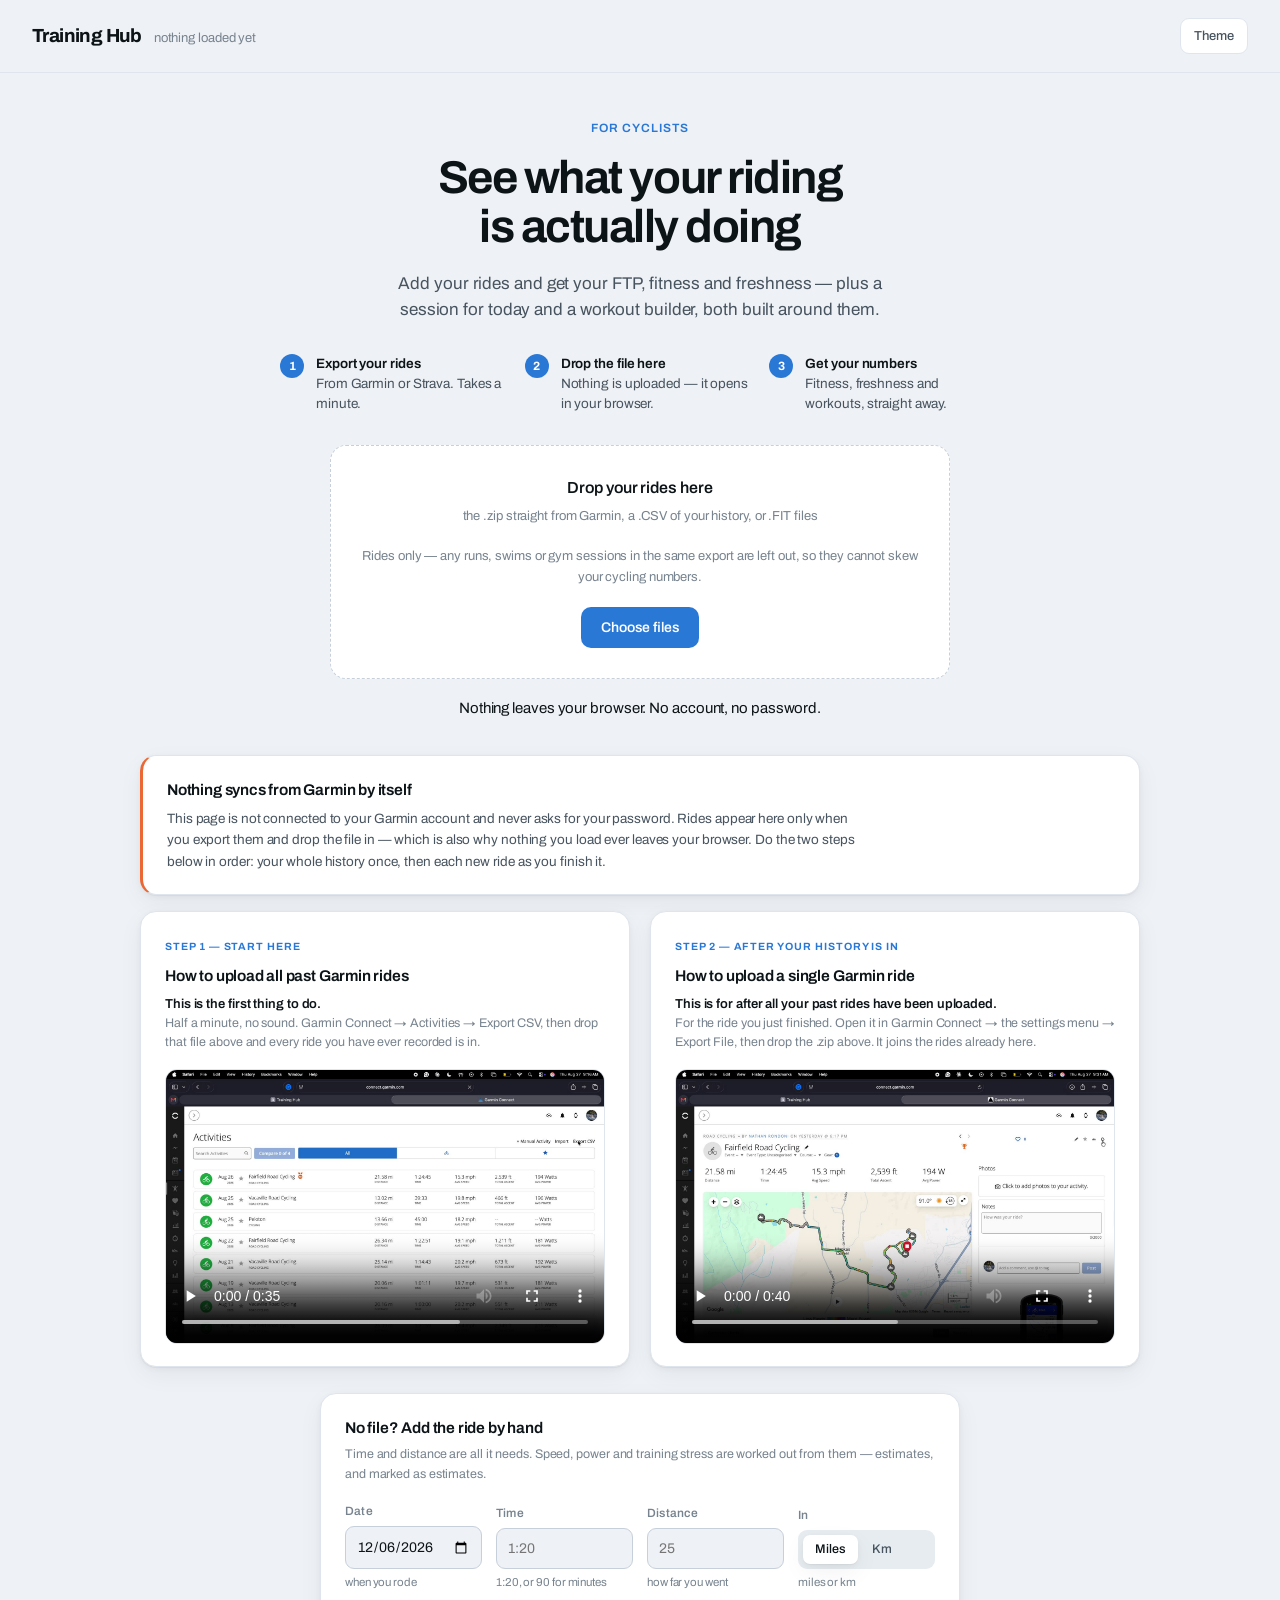
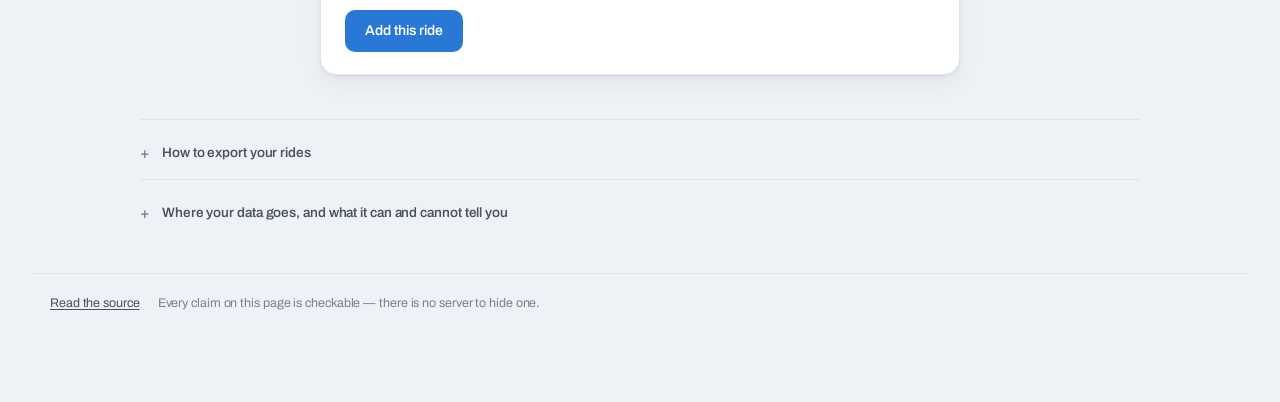
==== commit 56a5fad5: "Rides only, and an answer that is always today's Uploads let in whatever the export held. A Garmin a" ====
--- a/index.html
+++ b/index.html
@@ -579,6 +579,11 @@
 .rt-meta { display: flex; gap: 8px; flex-wrap: wrap; }
 .rt-blurb { margin: 2px 0 0; font-size: 13.5px; color: var(--text-2); line-height: 1.55; }
 .rt-when { margin: 0; font-size: 12.5px; color: var(--text-3); line-height: 1.55; }
+/* The date the three sessions were worked out for, under the standfirst. */
+.rt-asof {
+  margin: -6px 0 0; font-size: 12.5px; color: var(--text-3);
+  line-height: 1.55; font-variant-numeric: tabular-nums;
+}
 .rt-opt .btn, .rt-opt .ghost { margin-top: auto; align-self: flex-start; }
 .rt-opt .ghost { padding: 9px 16px; font-size: 13.5px; }
 .ride-today .rec-note { margin: 18px 0 0; }
@@ -1008,6 +1013,33 @@
     return TYPE_MAP[k] || TYPE_MAP[k.replace(/[\s_]+/g, '')] || k;
   }
 
+  /**
+   * Is this row a bike ride?
+   *
+   * Only rides belong on this site. A Garmin or Strava export is a whole
+   * athletic life — runs, swims, walks, gym sessions — and every number here is
+   * a cycling number: FTP, TSS, the power curve, weekly miles, the zones. A
+   * 10 km run landing in that arithmetic does not read as a run, it reads as a
+   * very slow ride, and quietly drags every one of them. So the non-rides are
+   * turned away at the door rather than filtered again at each use.
+   *
+   * Three answers, not two. `null` means the file did not say what the
+   * activity was, and a file uploaded to a cycling site with no sport on it is
+   * taken as a ride; only an activity that names itself as something else is
+   * dropped.
+   */
+  const RIDE_WORDS = /bike|biking|bicycl|cycl|ride|riding|spin|zwift|peloton|velodrome|mtb/i;
+  const NOT_RIDE_WORDS =
+    /run|walk|hik|swim|row|ski|snowboard|skat|yoga|pilates|strength|weight|elliptical|stair|paddl|surf|kayak|raft|sail|climb|tennis|soccer|golf|football|basketball|boxing|cardio|breathwork|meditat|transition|multisport|driving|flying/i;
+
+  function isCyclingType(raw) {
+    if (raw == null || String(raw).trim() === '') return null;
+    if (canonicalType(raw) === 'cycling') return true;
+    const s = String(raw).toLowerCase();
+    if (NOT_RIDE_WORDS.test(s)) return false;
+    return RIDE_WORDS.test(s) ? true : false;
+  }
+
   /* --------------------------------------------------------------- parse */
 
   function parse(text, opts) {
@@ -1036,6 +1068,7 @@
     const unitInfo = inferDistanceUnit(flat, opts.preferredUnit);
 
     const out = [];
+    let nonCycling = 0;
     raw.forEach((entry, i) => {
       const r = entry.row;
       const date = parseDate(values(r, map.start)[0]);
@@ -1056,7 +1089,10 @@
       const moving_s = movingCandidates[0] || elapsedCandidates[0] || null;
       const elapsed_s = elapsedCandidates[0] || moving_s;
 
-      const type = canonicalType(values(r, map.type)[0]);
+      // Runs, swims and everything else leave here, before they can reach a
+      // total. What the file does not name, a cycling site reads as a ride.
+      if (isCyclingType(values(r, map.type)[0]) === false) { nonCycling += 1; return; }
+      const type = 'cycling';
       const avg_hr = num(values(r, map.avg_hr)[0]);
       const max_hr = num(values(r, map.max_hr)[0]);
 
@@ -1112,7 +1148,8 @@
       unitCertain: unitInfo.certain,
       columns: header.filter(Boolean),
       matched: Object.keys(map),
-      skipped: rows.length - 1 - out.length,
+      nonCycling: nonCycling,
+      skipped: rows.length - 1 - out.length - nonCycling,
     };
   }
 
@@ -1273,7 +1310,7 @@
     return kept.concat(loose);
   }
 
-  const api = { parseCSV, parse, dedupe, sameSession, canonicalType, localISO,
+  const api = { parseCSV, parse, dedupe, sameSession, canonicalType, isCyclingType, localISO,
                 humanDuration, humanDistance, seconds, num, parseDate,
                 inferDistanceUnit, mapHeaders, detectSource, M_PER_MILE };
   if (typeof module !== 'undefined' && module.exports) module.exports = api;
@@ -1615,7 +1652,26 @@
   const ACTIVITY_FIELDS = {
     253: ['timestamp', 1, 0], 5: ['local_timestamp', 1, 0],
   };
-  const SPORTS = { 0: 'other', 1: 'running', 2: 'cycling', 5: 'swimming', 11: 'walking', 17: 'hiking' };
+  // The FIT sport enum, far enough through it to name everything a person is
+  // likely to have recorded. Only the rides are kept — see handleFiles — so the
+  // point of the rest of this table is to recognise a run or a swim rather than
+  // let it fall through the default and be counted as a ride.
+  //
+  // 0 is "generic": a file whose device never set a sport. Uploaded to a
+  // cycling site it is a ride, and it is read as one, the same as an id this
+  // table has never heard of.
+  const SPORTS = {
+    0: 'cycling', 1: 'running', 2: 'cycling', 3: 'transition',
+    4: 'fitness equipment', 5: 'swimming', 6: 'basketball', 7: 'soccer',
+    8: 'tennis', 9: 'american football', 10: 'training', 11: 'walking',
+    12: 'cross country skiing', 13: 'alpine skiing', 14: 'snowboarding',
+    15: 'rowing', 16: 'mountaineering', 17: 'hiking', 18: 'multisport',
+    19: 'paddling', 20: 'flying', 21: 'cycling', 22: 'motorcycling',
+    25: 'golf', 27: 'horseback riding', 30: 'inline skating',
+    31: 'rock climbing', 32: 'sailing', 33: 'ice skating', 35: 'snowshoeing',
+    37: 'stand up paddleboarding', 38: 'surfing', 41: 'kayaking', 47: 'boxing',
+    48: 'floor climbing',
+  };
 
   function parse(buffer) {
     const view = new DataView(buffer);
@@ -2597,6 +2653,15 @@
    * over 7 days, and form is yesterday's CTL minus yesterday's ATL — the
    * standard construction. Rest days count as zero, which is the point of it.
    */
+  /** Whatever a caller offered as "today" — a date string, a Date, or nothing
+   *  at all — as the calendar day it falls on where the rider is. */
+  function dayKeyOf(today) {
+    if (typeof today === 'string') return today.slice(0, 10);
+    const d = today instanceof Date ? today : new Date();
+    const p = n => String(n).padStart(2, '0');
+    return `${d.getFullYear()}-${p(d.getMonth() + 1)}-${p(d.getDate())}`;
+  }
+
   function pmc(activities, opts) {
     opts = opts || {};
     const ftp = opts.ftp, restHr = opts.restHr || 50, maxHr = opts.maxHr || 190;
@@ -2611,7 +2676,11 @@
     if (!days.length) return { series: [], today: null };
 
     const start = new Date(days[0] + 'T00:00:00Z');
-    const end = opts.today || new Date();
+    // The last day of the series is the rider's day, not UTC's. Left as a
+    // plain `new Date()` this ran one day too far all evening west of
+    // Greenwich — an extra day of decay, so form read fresher after dinner
+    // than it had at lunch, and the recommendation could change with it.
+    const end = new Date(dayKeyOf(opts.today) + 'T00:00:00Z');
     const series = [];
     let ctl = 0, atl = 0;
     for (let t = start.getTime(); t <= end.getTime(); t += 86400000) {
@@ -5008,7 +5077,7 @@
   render(payload);
 }
 
-const TABLE_STATE = { sort: 'date', dir: -1, type: 'all', days: 30 };
+const TABLE_STATE = { sort: 'date', dir: -1, days: 30 };
 
 function activityTable() {
   const card = el('div', { class: 'card' });
@@ -5017,10 +5086,9 @@
     text: 'Click a column to sort. Remove a ride with the \u00d7 at the end of its ' +
           'row — everything it contributed goes with it.' }));
 
+  // No sport filter and no sport column: everything here is a ride, because
+  // nothing else is let in.
   const controls = el('div', { class: 'controls' });
-  const types = ['all', ...new Set(DATA.activities.map(a => a.type))];
-  controls.appendChild(seg(types, TABLE_STATE.type, v => { TABLE_STATE.type = v; draw(); },
-    t => t === 'all' ? 'All' : t[0].toUpperCase() + t.slice(1)));
   controls.appendChild(seg([30, 90, 365, 0], TABLE_STATE.days,
     v => { TABLE_STATE.days = v; draw(); },
     d => d === 0 ? 'All time' : d + ' days'));
@@ -5030,7 +5098,7 @@
   card.appendChild(wrap);
 
   const COLS = [
-    ['date', 'Date', false], ['name', 'Session', false], ['type', 'Type', false],
+    ['date', 'Date', false], ['name', 'Session', false],
     ['distance', DATA.unit === 'mi' ? 'Miles' : 'Km', true], ['seconds', 'Time', true],
     ['speed', DATA.unit === 'mi' ? 'Avg mph' : 'Avg km/h', true],
     ['hr', 'Avg HR', true], ['load', 'Load', true],
@@ -5039,8 +5107,7 @@
   function draw() {
     const cutoff = TABLE_STATE.days
       ? new Date(Date.now() - TABLE_STATE.days * 864e5).toISOString().slice(0, 10) : '';
-    let rows = DATA.activities.filter(r =>
-      (TABLE_STATE.type === 'all' || r.type === TABLE_STATE.type) && r.date >= cutoff);
+    let rows = DATA.activities.filter(r => r.type === 'cycling' && r.date >= cutoff);
 
     rows.sort((a, b) => {
       const x = a[TABLE_STATE.sort], y = b[TABLE_STATE.sort];
@@ -5082,7 +5149,6 @@
         nameCell.appendChild(el('span', { class: 'src', text: r.source }));
       }
       row.appendChild(nameCell);
-      row.appendChild(el('td', { text: r.type }));
       row.appendChild(el('td', { class: 'r num', text: fmt(r.distance, 2) }));
       row.appendChild(el('td', { class: 'r num', text: r.duration }));
       // Speed, not pace: minutes per mile is a runner's unit and this is a
@@ -5344,17 +5410,24 @@
   let incoming = [];
   let csvResult = null;
   let unit = unitPref || 'mi';
+  // Runs, swims and gym sessions counted, so the bar can say what it left out.
+  let nonCycling = 0;
 
   for (const file of csvs) {
     const text = await readFile(file);
     csvResult = Importer.parse(text, { preferredUnit: unitPref || 'mi' });
     incoming = incoming.concat(csvResult.activities);
+    nonCycling += csvResult.nonCycling || 0;
     unit = csvResult.unit;
   }
 
   for (const file of fits) {
     const buf = await readArrayBuffer(file);
     const ride = Fit.parse(buf);
+    // A .FIT says what sport it recorded. If it says anything other than a
+    // ride, it is not this site's business — a run's heart rate would be
+    // scored as ride load and a swim would arrive as an hour at walking pace.
+    if (ride.type !== 'cycling') { nonCycling += 1; continue; }
     ride.name = ride.name || file.name.replace(/\.fit$/i, '');
     if (ride.streams && ride.streams.power) {
       // Kept on the ride rather than folded straight into one total, so that
@@ -5368,7 +5441,10 @@
   }
 
   if (!incoming.length) {
-    throw new Error('Nothing readable in those files.');
+    throw new Error(nonCycling
+      ? `No rides in there — ${nonCycling} activit${nonCycling === 1 ? 'y was' : 'ies were'} ` +
+        'something other than cycling, and this site only reads bike rides.'
+      : 'Nothing readable in those files.');
   }
 
   return addToHistory(incoming, prior, {
@@ -5381,6 +5457,7 @@
       fromArchive: archives,
       unitCertain: csvResult ? csvResult.unitCertain : true,
       skipped: csvResult ? csvResult.skipped : 0,
+      nonCycling: nonCycling,
     },
   });
 }
@@ -5409,7 +5486,13 @@
  */
 function addToHistory(incoming, prior, opts) {
   opts = opts || {};
-  const before = (prior && prior.raw) ? prior.raw : [];
+  // Last line of the cycling-only rule. The importers drop what they can name,
+  // and this catches anything that got past them — including a history saved
+  // before the rule existed, which would otherwise keep a run in the totals
+  // forever.
+  const rides = list => (list || []).filter(a => a.type === 'cycling');
+  const before = rides((prior && prior.raw) ? prior.raw : []);
+  incoming = rides(incoming);
   // dedupe() decides what is genuinely new, so adding the same ride twice
   // changes nothing, and a .FIT of a ride already known from a CSV — or from a
   // row typed by hand — upgrades that ride in place.
@@ -5645,14 +5728,14 @@
       ? 'New files join the rides you already have — nothing is replaced. A ride ' +
         'already in your history is recognised and left alone, so loading the same ' +
         'file twice changes nothing.'
-      : 'Add your rides and get your FTP, fitness and freshness — plus workouts ' +
-        'and a training plan built around them.' }));
+      : 'Add your rides and get your FTP, fitness and freshness — plus a session ' +
+        'for today and a workout builder, both built around them.' }));
 
   // Three steps, so the whole thing is legible before reading a word of detail.
   const steps = el('div', { class: 'steps-row' });
   [['Export your rides', 'From Garmin or Strava. Takes a minute.'],
    ['Drop the file here', 'Nothing is uploaded — it opens in your browser.'],
-   ['Get your numbers', 'Fitness, workouts and a plan, straight away.']]
+   ['Get your numbers', 'Fitness, freshness and workouts, straight away.']]
     .forEach(([title, body], i) => {
       const s = el('div', { class: 'stepcard' });
       s.appendChild(el('span', { class: 'n', text: String(i + 1) }));
@@ -5670,6 +5753,11 @@
     text: held ? 'Drop the new ride here' : 'Drop your rides here' }));
   drop.appendChild(el('p', { class: 'small',
     text: 'the .zip straight from Garmin, a .CSV of your history, or .FIT files' }));
+  // Export a whole Garmin account and the runs come with it. Better to say so
+  // here than to leave somebody wondering where their half marathon went.
+  drop.appendChild(el('p', { class: 'small',
+    text: 'Rides only — any runs, swims or gym sessions in the same export are ' +
+          'left out, so they cannot skew your cycling numbers.' }));
   const choose = el('button', { class: 'btn', type: 'button', text: 'Choose files' });
   drop.appendChild(choose);
   hero.appendChild(drop);
@@ -5888,6 +5976,11 @@
     parts.push(`${dupes} duplicate${dupes === 1 ? '' : 's'} merged`);
   }
   if (i.skipped) parts.push(plural(i.skipped, 'row') + ' skipped');
+  // Said plainly rather than silently: somebody who exported a whole Garmin
+  // account should see where their runs went.
+  if (i.nonCycling) {
+    parts.push(`${i.nonCycling} non-cycling activit${i.nonCycling === 1 ? 'y' : 'ies'} ignored`);
+  }
   text.appendChild(el('strong', { style: 'color:var(--text)', text: i.filename }));
   text.appendChild(document.createTextNode('  ·  ' + parts.join('  ·  ')));
   bar.appendChild(text);
@@ -6697,6 +6790,20 @@
           'to; the two either side are yours to take instead, because you know how ' +
           'the legs feel and the data does not.' }));
 
+  // Nothing here is stored: the three sessions are worked out from the rides
+  // held, against the date it is now, every time this card is drawn. Saying
+  // which day it was drawn for — and what the last one held — is how a rider
+  // can see that it moved overnight rather than having to take it on trust.
+  const yday = Analytics.distanceIn(RAW_ACTIVITIES, {
+    unit: DATA.unit, today: todayKey(), days: 1, endingDaysAgo: 1 });
+  const unit = DATA.unit === 'km' ? 'km' : 'mi';
+  card.appendChild(el('p', { class: 'rt-asof',
+    text: `For ${fmtDate(todayKey())}, worked out from your riding up to last night — ` +
+          (yday.rides
+            ? `yesterday: ${fmt(yday.distance, 1)} ${unit} in ` +
+              `${Analytics.fmtDuration(yday.seconds)}.`
+            : 'yesterday: a day off.') }));
+
   const grid = el('div', { class: 'rt-grid' });
   rec.options.forEach(opt => {
     const tile = el('div', { class: 'rt-opt ' + opt.tone });
@@ -7088,6 +7195,54 @@
   return bar;
 }
 
+/**
+ * A history from before the cycling-only rule, with its runs and swims taken
+ * back out.
+ *
+ * The totals in a saved payload were worked out when it was saved, so dropping
+ * the non-rides means rebuilding them; anything else would leave a page whose
+ * table and whose headline disagreed. Untouched — and not rewritten in storage
+ * — when there was nothing but riding in there, which is the normal case.
+ */
+function ridesOnly(payload) {
+  if (!payload || !payload.raw || !payload.raw.length) return payload;
+  const rides = payload.raw.filter(a => a.type === 'cycling');
+  if (rides.length === payload.raw.length) return payload;
+
+  const rebuilt = Analytics.buildPayload(rides, { unit: payload.unit });
+  rebuilt.curve = curveFor(rides, null);
+  rebuilt.imported = Object.assign({}, payload.imported, {
+    rows: 0, added: 0, duplicates: 0, skipped: 0,
+    unique: rides.length, held: rides.length,
+    nonCycling: payload.raw.length - rides.length,
+    fitCount: rides.filter(a => a.source === 'fit').length,
+  });
+  saveLocal(rebuilt);
+  return rebuilt;
+}
+
+/**
+ * Redraw when the day turns over.
+ *
+ * Everything on the dashboard that says "today" — the recommendation, the
+ * calendar, the last seven days, form — is worked out at the moment it is
+ * drawn. A page left open overnight would go on showing yesterday's answer, so
+ * the date is watched and the page redrawn once when it changes. A minute is
+ * often enough to notice, and costs nothing.
+ */
+function watchTheDate() {
+  let day = todayKey();
+  setInterval(() => {
+    const now = todayKey();
+    if (now === day) return;
+    day = now;
+    // Only the dashboard. Redrawing the builder would take a half-typed
+    // workout away from somebody at midnight, and switching back to the
+    // dashboard rebuilds it from the new date anyway.
+    if (DATA && TAB === 'dashboard') render(DATA);
+  }, 60000);
+}
+
 /* ------------------------------------------------------------------ start */
 (function start() {
   loadProfile();
@@ -7109,7 +7264,9 @@
   // Data can arrive three ways: baked in by `./wk web`, remembered from a file
   // this browser loaded before, or dropped on the page in a moment's time.
   const baked = DATA && DATA.totals && DATA.totals.activities ? DATA : null;
-  render(baked || loadLocal());
+  render(ridesOnly(baked || loadLocal()));
+
+  watchTheDate();
 })();
 </script>
 </body>
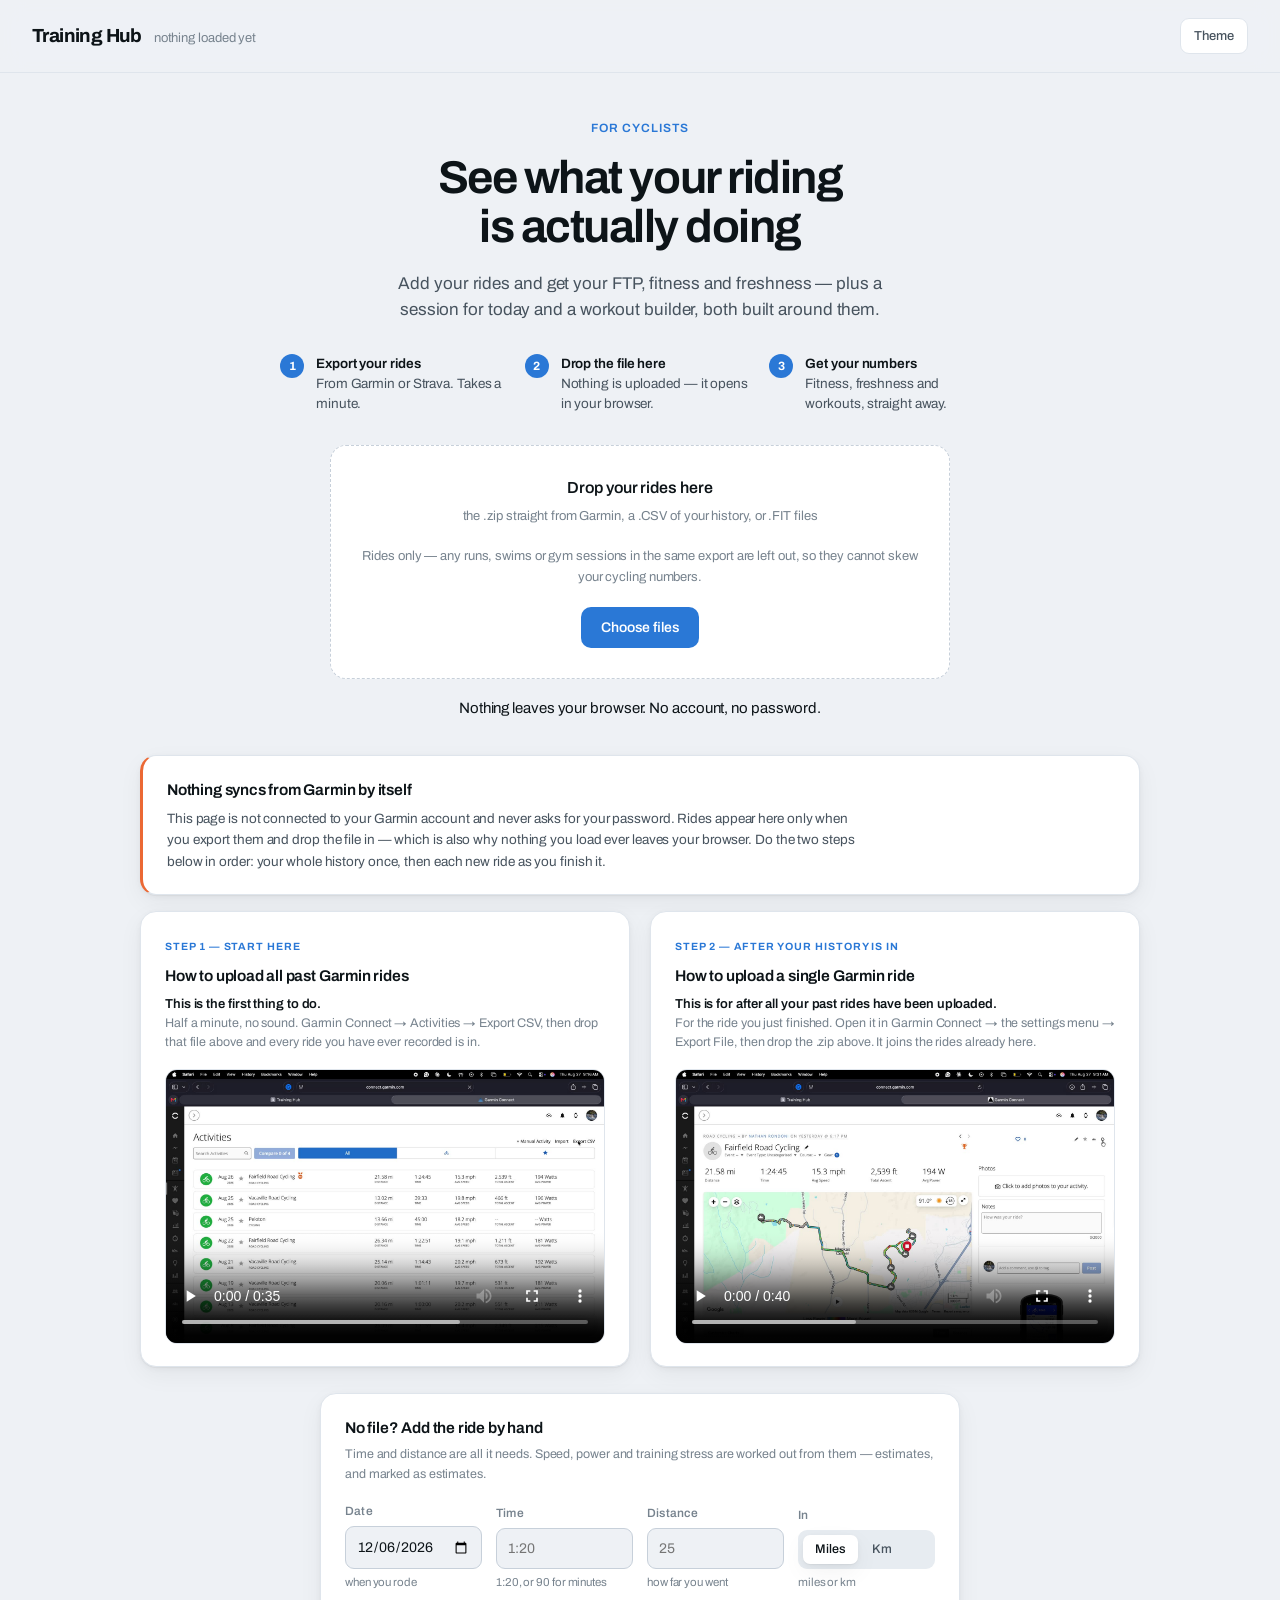
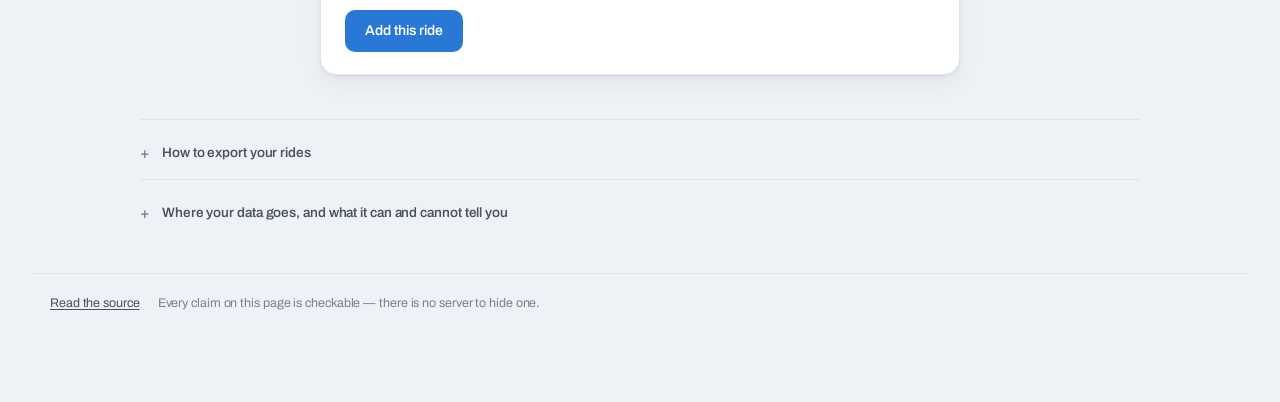
==== commit 918560fb: "Ride today: answer the next day, not the day already ridden Upload the ride you just finished and th" ====
--- a/index.html
+++ b/index.html
@@ -553,8 +553,11 @@
   display: grid; grid-template-columns: repeat(3, minmax(0, 1fr));
   gap: 16px; align-items: stretch;
 }
+/* A rest day has two tiles, not three: the day off, and the ride you would do
+   instead if you are going to ride anyway. */
+.rt-grid.two { grid-template-columns: repeat(2, minmax(0, 1fr)); }
 @media (max-width: 900px) {
-  .rt-grid { grid-template-columns: minmax(0, 1fr); }
+  .rt-grid, .rt-grid.two { grid-template-columns: minmax(0, 1fr); }
   /* Stacked, the recommendation goes first — the middle of a row reads as the
      default, the middle of a column does not. */
   .rt-opt.recommended { order: -1; }
@@ -579,6 +582,30 @@
 .rt-meta { display: flex; gap: 8px; flex-wrap: wrap; }
 .rt-blurb { margin: 2px 0 0; font-size: 13.5px; color: var(--text-2); line-height: 1.55; }
 .rt-when { margin: 0; font-size: 12.5px; color: var(--text-3); line-height: 1.55; }
+/* The second ride of a double day, inside the tile that recommends it. */
+.rt-second {
+  display: flex; flex-direction: column; gap: 8px;
+  margin-top: 14px; padding-top: 14px;
+  border-top: 1px dashed var(--border);
+}
+.rt-second .rt-meta { align-items: center; }
+.rt-second strong { font-size: 15px; font-weight: 620; letter-spacing: -.01em; }
+.rt-second .ghost { margin-top: 2px; align-self: flex-start; }
+
+/* The week as it stands, which is what the rest-day rules are reading. */
+.rt-week {
+  margin: -2px 0 0; font-size: 12.5px; color: var(--text-3);
+  font-variant-numeric: tabular-nums;
+}
+
+/* An inline control that reads as a sentence, not a button. */
+.linky {
+  appearance: none; background: none; border: 0; padding: 0; cursor: pointer;
+  font: inherit; color: var(--series-1); text-decoration: underline;
+  text-underline-offset: 2px;
+}
+.linky:hover { color: var(--text); }
+
 /* The date the three sessions were worked out for, under the standfirst. */
 .rt-asof {
   margin: -6px 0 0; font-size: 12.5px; color: var(--text-3);
@@ -4353,6 +4380,102 @@
     return Math.round((rides.reduce((s, a) => s + (a.moving_s || 0), 0) / 3600 / 4) * 10) / 10;
   }
 
+  /* ------------------------------------------------------- the week's shape */
+
+  /** The calendar day a ride belongs to, as the file recorded it. */
+  const dayOf = a => a.date || (a.start || '').slice(0, 10);
+
+  /** Whatever a caller offered as "today" as the day it falls on locally. */
+  function dayKey(today) {
+    if (typeof today === 'string') return today.slice(0, 10);
+    const d = today instanceof Date ? today : new Date();
+    const p = n => String(n).padStart(2, '0');
+    return `${d.getFullYear()}-${p(d.getMonth() + 1)}-${p(d.getDate())}`;
+  }
+
+  const shiftDay = (key, by) =>
+    new Date(new Date(key + 'T00:00:00Z').getTime() + by * DAY).toISOString().slice(0, 10);
+
+  /** Every ride recorded on one day. */
+  function ridesOn(activities, key) {
+    return (activities || []).filter(a => a.type === 'cycling' && dayOf(a) === key);
+  }
+
+  /**
+   * Days ridden back to back, ending on the last day that was ridden.
+   *
+   * The number a coach actually asks for. Consecutive days are what run a
+   * rider down — not the total, which a week with two days off absorbs — and
+   * they are why a plan puts rest in before the fatigue makes the decision for
+   * it. A day still to happen does not break a streak: with no ride yet today,
+   * the count is of the days up to yesterday.
+   */
+  function ridingStreak(activities, today) {
+    const ridden = new Set((activities || [])
+      .filter(a => a.type === 'cycling').map(dayOf).filter(Boolean));
+    let key = dayKey(today);
+    if (!ridden.has(key)) key = shiftDay(key, -1);
+    let n = 0;
+    while (ridden.has(key) && n < 60) { n += 1; key = shiftDay(key, -1); }
+    return n;
+  }
+
+  /** The last day off, and how long ago it was. Null when every day in the
+   *  recent record has a ride on it. */
+  function lastDayOff(activities, today) {
+    const ridden = new Set((activities || [])
+      .filter(a => a.type === 'cycling').map(dayOf).filter(Boolean));
+    const start = dayKey(today);
+    for (let i = 1; i <= 21; i++) {
+      const key = shiftDay(start, -i);
+      if (!ridden.has(key)) return { date: key, daysAgo: i };
+    }
+    return null;
+  }
+
+  /** Hard days in a window — the count that decides whether the last stretch
+   *  has earned a day off rather than another session. */
+  function hardDays(activities, ftp, days, today) {
+    const cutoff = dayKey(today);
+    const seen = new Set();
+    (activities || []).filter(a => a.type === 'cycling').forEach(a => {
+      const key = dayOf(a);
+      if (!key || key > cutoff || key <= shiftDay(cutoff, -days)) return;
+      const p = Cy.ridePower(a);
+      const hard = (ftp && p && p >= ftp * 0.88) ||
+                   (!p && a.avg_hr && (a.moving_s || 0) > 1800 && a.avg_hr >= 155);
+      if (hard) seen.add(key);
+    });
+    return seen.size;
+  }
+
+  /**
+   * The week so far, Monday to today: what has been ridden, and when the last
+   * day off was. Shown under the recommendation so the rule that produced it
+   * is visible rather than asserted.
+   */
+  function weekSoFar(activities, profile, today) {
+    const key = dayKey(today);
+    const d = new Date(key + 'T00:00:00Z');
+    const monday = shiftDay(key, -((d.getUTCDay() + 6) % 7));
+    let rides = 0, seconds = 0, tss = 0, metres = 0;
+    (activities || []).filter(a => a.type === 'cycling').forEach(a => {
+      const day = dayOf(a);
+      if (!day || day < monday || day > key) return;
+      rides += 1;
+      seconds += a.moving_s || 0;
+      metres += a.distance_m || 0;
+      tss += Cy.rideTSS(a, profile && profile.ftp,
+                        profile && profile.restHr, profile && profile.maxHr).tss;
+    });
+    return {
+      monday: monday, rides: rides, seconds: seconds, distance_m: metres,
+      tss: Math.round(tss),
+      streak: ridingStreak(activities, today),
+      lastDayOff: lastDayOff(activities, today),
+    };
+  }
+
   /* -------------------------------------------------------- recommend */
 
   /**
@@ -4374,6 +4497,9 @@
     const hours = weeklyHours(activities, today);
     const dist = Cy.zoneDistribution(activities, ftp, 42, today);
     const rides28 = recentRides(activities, 28, today).length;
+    const week = weekSoFar(activities, profile, today);
+    const streak = week.streak;
+    const hard10 = hardDays(activities, ftp, 10, today);
 
     const pattern = distributionNote(dist, ctl);
     const rider = opts.rider || Cy.riderContext(activities, {
@@ -4387,12 +4513,49 @@
       pattern: pattern,
       form: form, ctl: Math.round(ctl * 10) / 10,
       daysSinceHard: sinceHard, weeklyHours: hours,
+      week: week, streak: streak, hardDays10: hard10,
     });
+
+    /**
+     * A day off, offered as the session.
+     *
+     * Rest is a training decision, not the absence of one: the adaptations a
+     * block is for are made on the days off it, and a rider who never takes
+     * one is not training harder, only accumulating. Every serious plan puts
+     * at least one full day in the week, so the coach has to be able to say it
+     * outright rather than only offering it as the thing you drop to.
+     */
+    const rest = (why, note) => Object.assign(pick('recovery', why, note),
+      { key: 'rest', workout: null });
 
     if (rides28 < 3) {
       return pick('endurance',
         'There is not much recent riding here to go on.',
         'Build a couple of weeks of steady riding first — the recommendations get sharper once there is a pattern to read.');
+    }
+
+    // Rest comes before everything except having no history to read. A rider
+    // deep in fatigue with no break behind them does not need a cleverer
+    // session; they need the day.
+    if (streak >= 6) {
+      return rest(
+        `That is ${streak} days on the trot.`,
+        'Nearly every plan worth the name puts one full day off in the week, and ' +
+        'this is it. Fitness is made when the training is absorbed, which is not ' +
+        'something that happens while you keep riding.');
+    }
+    if (form != null && form < -40) {
+      return rest(
+        `Form is ${Math.round(form)} — a long way into the red.`,
+        'A hole this deep is not spun out in an hour. Take the day, and expect the ' +
+        'next few rides to feel better for it.');
+    }
+    if (form != null && form < -25 && streak >= 3 && hard10 >= 3) {
+      return rest(
+        `${hard10} hard days in the last ten, ${streak} days back to back, and form is ` +
+        `${Math.round(form)}.`,
+        'The work is done — what is missing is the day that turns it into fitness. ' +
+        'Ride tomorrow instead, and it will be a better ride.');
     }
 
     if (form != null && form < -30) {
@@ -4496,7 +4659,9 @@
     const base = recommend(activities, profile, today, opts);
     const ftp = profile && profile.ftp;
     const rider = base.rider;
-    const minutes = Math.round(base.workout.seconds / 60);
+    // A rest day has no session to take a length from; the fallback is only
+    // there so the one tile that does offer a ride can be built.
+    const minutes = base.workout ? Math.round(base.workout.seconds / 60) : 60;
 
     const build = (key, mins) => {
       const entry = Wk.byKey(key);
@@ -4519,6 +4684,29 @@
     };
 
     const cost = o => (o.workout && o.workout.tss) || 0;
+
+    // Nothing to choose between when the answer is a day off. One tile says so
+    // and one says what to ride if you are going to ride anyway, which is more
+    // honest than pretending a rest day has an easier and a harder version.
+    if (base.key === 'rest') {
+      const spin = Object.assign(build('recovery', 40), {
+        tone: 'easier', heading: 'If you are going to ride anyway',
+        when: 'Keep it genuinely easy — no efforts, no hills, home before you are ' +
+              'tired. This is a compromise with the rest day, not a replacement ' +
+              'for it, and it only works if it stays this small.',
+      });
+      return Object.assign({}, base, {
+        restDay: true,
+        options: [{
+          tone: 'recommended', heading: 'Recommended', rest: true, key: 'rest',
+          name: 'Take the day off',
+          blurb: 'No ride at all. The last few sessions land today rather than ' +
+                 'tomorrow, and everything after this is ridden on better legs.',
+          when: base.why, note: base.note,
+        }, spin],
+      });
+    }
+
     const chosen = build(base.key);
     const target = cost(chosen);
     // The hills are in the pool with everything else. A rider who only ever
@@ -4565,6 +4753,7 @@
       tone: 'recommended', heading: 'Recommended',
       when: base.why,
       note: base.note,
+      second: doubleFor(base, chosen, build),
     }));
 
     // Nothing in the library costs more at this length? Then the way to make
@@ -4583,6 +4772,62 @@
     }));
 
     return Object.assign({}, base, { options: out });
+  }
+
+  /* ------------------------------------------------------- two in a day */
+
+  // What it takes before splitting the day is the right answer rather than an
+  // ambitious one. A rider at this chronic load is already riding most days;
+  // below it, the way to train more is to make the one ride longer.
+  const DOUBLE_CTL = 60;
+  const DOUBLE_HOURS = 8;
+  // Form inside the band a build block actually lives in. A rider training
+  // productively sits somewhere between -10 and -30, not at zero, so requiring
+  // freshness would mean never offering a double to anybody who trains. The
+  // floor is where the coach starts prescribing recovery anyway — past it the
+  // second ride would be added to fatigue rather than to fitness.
+  const DOUBLE_FORM = -30;
+
+  /**
+   * The second ride of a double day, or null — which is the usual answer.
+   *
+   * Doubles are a volume tool, not an intensity one. Past a certain chronic
+   * load a single ride stops being able to hold the aerobic time a rider
+   * needs, and the way more is added without making the hard days harder is a
+   * second easy ride: quality in the morning on fresh legs, easy time in the
+   * evening on tired ones. Two quality sessions in a day is a different sport
+   * and is never offered here.
+   *
+   * The bar is deliberately high — chronic load, weekly hours, and form that
+   * is not already negative — because for most riders on most days the answer
+   * to "should I ride twice" is no, and a coach that says yes cheaply is worse
+   * than one that never says it at all.
+   */
+  function doubleFor(base, chosen, build) {
+    if (base.key === 'rest' || base.key === 'recovery') return null;
+    if (!(base.ctl >= DOUBLE_CTL)) return null;
+    if (!(base.weeklyHours >= DOUBLE_HOURS)) return null;
+    if (base.form != null && base.form < DOUBLE_FORM) return null;
+    if (base.streak >= 5) return null;
+
+    // After a quality session the second ride is a spin and nothing more.
+    // After an endurance ride it is more endurance, because on that day
+    // volume is the point and two rides hold more of it than one.
+    const quality = (chosen.zone || 0) >= 3;
+    const second = build(quality ? 'recovery' : 'endurance', quality ? 40 : 60);
+    return Object.assign(second, {
+      why: quality
+        ? `Chronic load ${Math.round(base.ctl)} and ${base.weeklyHours} h a week: at ` +
+          'that level an easy evening spin adds blood flow and aerobic time without ' +
+          'touching tomorrow. Ride it after the session, not before, and keep it ' +
+          'under the intensity where it starts to cost something.'
+        : `Chronic load ${Math.round(base.ctl)} and ${base.weeklyHours} h a week: ` +
+          'splitting the day is how volume goes up once one ride is as long as it ' +
+          'usefully gets. Both halves stay endurance — the second is not the place ' +
+          'to make up for an easy first.',
+      when: quality ? 'Later the same day, at least four hours after the first.'
+                    : 'The other half of the day, morning and evening.',
+    });
   }
 
   /** A standing observation about the last six weeks of riding, independent of
@@ -4668,8 +4913,70 @@
     return null;
   }
 
-  const api = { recommend, options, daysSinceHard, weeklyHours,
-                LADDER, HILLS, shortestFor, fuelNote, ENDURANCE_MIN };
+  /* --------------------------------------------------- what happens next */
+
+  /** What one day's riding came to, for the line that says today is done. */
+  function summarise(rides, profile) {
+    const ftp = profile && profile.ftp;
+    let seconds = 0, metres = 0, tss = 0, hard = false;
+    rides.forEach(a => {
+      seconds += a.moving_s || 0;
+      metres += a.distance_m || 0;
+      tss += Cy.rideTSS(a, ftp, profile && profile.restHr, profile && profile.maxHr).tss;
+      const p = Cy.ridePower(a);
+      if ((ftp && p && p >= ftp * 0.88) ||
+          (!p && a.avg_hr && (a.moving_s || 0) > 1800 && a.avg_hr >= 155)) hard = true;
+    });
+    return {
+      rides: rides.length, seconds: seconds, distance_m: metres,
+      tss: Math.round(tss), hard: hard,
+      name: rides.length === 1 ? (rides[0].name || '') : '',
+    };
+  }
+
+  /**
+   * The next session, which is not always today's.
+   *
+   * The point a rider notices: once the ride is uploaded, being told to go and
+   * do another one is nonsense. A day with a ride on it is a day that has had
+   * its answer, so the question rolls forward to tomorrow — and tomorrow is
+   * then read with today's ride in the history, which is what makes it
+   * respond. Ride hard today and tomorrow comes back easy, or as a day off,
+   * without anybody having to ask for one.
+   *
+   * `opts.force` is the rider overriding it: 'today' plans the day again even
+   * though something is already recorded on it, for the morning commute that
+   * was not meant to be the session.
+   */
+  function nextUp(activities, profile, opts) {
+    opts = opts || {};
+    const now = opts.now instanceof Date ? opts.now
+              : (opts.now ? new Date(String(opts.now).slice(0, 10) + 'T12:00:00') : new Date());
+    const key = dayKey(now);
+    const done = ridesOn(activities, key);
+
+    if (!done.length || opts.force === 'today') {
+      return Object.assign(options(activities, profile, now, opts), {
+        forDay: 'today', date: key,
+        done: done.length ? summarise(done, profile) : null,
+        canPlanToday: false,
+      });
+    }
+
+    // This time tomorrow, so that "a hard ride 9 hours ago" is read as
+    // yesterday's rather than as one that has not happened yet.
+    const tomorrow = new Date(now.getTime() + DAY);
+    return Object.assign(options(activities, profile, tomorrow, opts), {
+      forDay: 'tomorrow', date: dayKey(tomorrow),
+      done: summarise(done, profile),
+      canPlanToday: true,
+    });
+  }
+
+  const api = { recommend, options, nextUp, daysSinceHard, weeklyHours,
+                ridingStreak, lastDayOff, hardDays, weekSoFar, ridesOn, dayKey,
+                LADDER, HILLS, shortestFor, fuelNote, ENDURANCE_MIN,
+                DOUBLE_CTL, DOUBLE_HOURS, DOUBLE_FORM };
   if (typeof module !== 'undefined' && module.exports) module.exports = api;
   else root.Coach = api;
 })(typeof self !== 'undefined' ? self : this);
@@ -6030,6 +6337,9 @@
   const app = $('#app');
   app.innerHTML = '';
   hideTip();
+  // A fresh payload, or a new day: the override belongs to the day it was set
+  // on, not to the browser tab.
+  PLAN_TODAY_ANYWAY = false;
 
   const hasData = payload && payload.totals && payload.totals.activities;
   $('#import-btn').hidden = !hasData;
@@ -6765,46 +7075,118 @@
  * the morning the legs are unusually good. Each says plainly when you would
  * pick it, so choosing one is a decision rather than a fudge.
  */
+// Set when the rider overrides the roll-forward: something is already recorded
+// today, but they say it was not the session. Cleared on every fresh draw of
+// the dashboard, because tomorrow it is a different question.
+let PLAN_TODAY_ANYWAY = false;
+
+/** The button that takes a suggested session into the builder. */
+function openButton(workout, name, cls, label) {
+  const open = el('button', { class: cls, type: 'button',
+                              text: label || 'Open this workout' });
+  open.addEventListener('click', () => {
+    PENDING_WORKOUT = workout;
+    PENDING_TEXT = name;
+    // Opened from here, the workout is the thing you came to see, so the
+    // builder gets out of its way.
+    WORKOUT_FIRST = true;
+    switchTab('workout');
+  });
+  return open;
+}
+
 function recommendCard() {
   const card = el('div', { class: 'card ride-today' });
 
   let rec;
   try {
-    rec = Coach.options(RAW_ACTIVITIES, PROFILE, null, { rider: RIDER });
+    rec = Coach.nextUp(RAW_ACTIVITIES, PROFILE, {
+      rider: RIDER, now: new Date(),
+      force: PLAN_TODAY_ANYWAY ? 'today' : null,
+    });
   } catch (e) {
     card.appendChild(el('h2', { text: 'Ride today' }));
     card.appendChild(el('p', { class: 'hint', text: 'Not enough data to suggest a session yet.' }));
     return card;
   }
 
+  const ahead = rec.forDay === 'tomorrow';
+  const unit = DATA.unit === 'km' ? 'km' : 'mi';
+  const dist = m => fmt(m / (unit === 'km' ? 1000 : 1609.344), 1);
+
   const verdict = Cycling.formVerdict(rec.form);
   const head = el('div', { class: 'rt-head' });
-  head.appendChild(el('h2', { text: 'Ride today' }));
+  head.appendChild(el('h2', { text: ahead ? 'Ride tomorrow' : 'Ride today' }));
+  if (rec.done) head.appendChild(el('span', { class: 'pill good', text: 'today: ridden' }));
   head.appendChild(el('span', { class: 'pill ' + verdict.kind, text: verdict.label }));
   if (rec.form != null) {
     head.appendChild(el('span', { class: 'pill mute', text: `Form ${Math.round(rec.form)}` }));
   }
   card.appendChild(head);
   card.appendChild(el('p', { class: 'hint',
-    text: 'Three ways to ride today. The recommendation is what your numbers point ' +
-          'to; the two either side are yours to take instead, because you know how ' +
-          'the legs feel and the data does not.' }));
-
-  // Nothing here is stored: the three sessions are worked out from the rides
-  // held, against the date it is now, every time this card is drawn. Saying
-  // which day it was drawn for — and what the last one held — is how a rider
-  // can see that it moved overnight rather than having to take it on trust.
-  const yday = Analytics.distanceIn(RAW_ACTIVITIES, {
-    unit: DATA.unit, today: todayKey(), days: 1, endingDaysAgo: 1 });
-  const unit = DATA.unit === 'km' ? 'km' : 'mi';
-  card.appendChild(el('p', { class: 'rt-asof',
-    text: `For ${fmtDate(todayKey())}, worked out from your riding up to last night — ` +
-          (yday.rides
-            ? `yesterday: ${fmt(yday.distance, 1)} ${unit} in ` +
-              `${Analytics.fmtDuration(yday.seconds)}.`
-            : 'yesterday: a day off.') }));
-
-  const grid = el('div', { class: 'rt-grid' });
+    text: rec.restDay
+      ? 'Today the answer is not a session. What the numbers point to is a day ' +
+        'off — and the ride beside it is there because the choice is still yours.'
+      : (ahead
+          ? 'Today is ridden, so this is tomorrow, worked out with today counted. ' +
+            'The recommendation is what your numbers point to; the two either side ' +
+            'are yours to take instead, because you know how the legs feel.'
+          : 'Three ways to ride today. The recommendation is what your numbers point ' +
+            'to; the two either side are yours to take instead, because you know how ' +
+            'the legs feel and the data does not.') }));
+
+  // Nothing here is stored: it is worked out from the rides held, against the
+  // date it is now, every time this card is drawn — so a ride uploaded this
+  // afternoon moves it before the page has even been reloaded.
+  const asof = el('p', { class: 'rt-asof' });
+  if (rec.done) {
+    const d = rec.done;
+    asof.appendChild(document.createTextNode(
+      `Today: ${d.rides > 1 ? d.rides + ' rides, ' : ''}${dist(d.distance_m)} ${unit} in ` +
+      `${Analytics.fmtDuration(d.seconds)}${d.tss ? ', ' + d.tss + ' TSS' : ''}. ` +
+      (rec.forDay === 'tomorrow'
+        ? `Next up is ${fmtDate(rec.date)}, read with it counted.`
+        : `Planning ${fmtDate(rec.date)} again anyway.`)));
+  } else {
+    const yday = Analytics.distanceIn(RAW_ACTIVITIES, {
+      unit: DATA.unit, today: todayKey(), days: 1, endingDaysAgo: 1 });
+    asof.appendChild(document.createTextNode(
+      `For ${fmtDate(rec.date)}, worked out from your riding up to last night — ` +
+      (yday.rides
+        ? `yesterday: ${fmt(yday.distance, 1)} ${unit} in ${Analytics.fmtDuration(yday.seconds)}.`
+        : 'yesterday: a day off.')));
+  }
+  // The rider's say over the roll-forward: a commute recorded this morning is
+  // not the day's session, and only they know that.
+  if (rec.done) {
+    const flip = el('button', { class: 'linky', type: 'button',
+      text: ahead ? 'That was not the session — plan today anyway'
+                  : 'Back to tomorrow' });
+    flip.addEventListener('click', () => {
+      PLAN_TODAY_ANYWAY = ahead;
+      drawDashboard();
+    });
+    asof.appendChild(document.createTextNode(' '));
+    asof.appendChild(flip);
+  }
+  card.appendChild(asof);
+
+  // The week as it stands, which is the thing the rest-day rules are reading.
+  if (rec.week) {
+    const w = rec.week;
+    const bits = [
+      `${w.rides} ride${w.rides === 1 ? '' : 's'} this week`,
+      Analytics.fmtDuration(w.seconds),
+      `${w.tss} TSS`,
+    ];
+    if (w.streak >= 2) bits.push(`${w.streak} days back to back`);
+    bits.push(w.lastDayOff
+      ? `last day off ${w.lastDayOff.daysAgo === 1 ? 'yesterday' : fmtDate(w.lastDayOff.date)}`
+      : 'no day off in three weeks');
+    card.appendChild(el('p', { class: 'rt-week', text: bits.join('  ·  ') }));
+  }
+
+  const grid = el('div', { class: 'rt-grid' + (rec.options.length < 3 ? ' two' : '') });
   rec.options.forEach(opt => {
     const tile = el('div', { class: 'rt-opt ' + opt.tone });
     tile.appendChild(el('span', { class: 'rt-tag', text: opt.heading }));
@@ -6824,19 +7206,26 @@
     tile.appendChild(el('p', { class: 'rt-when', text: opt.when }));
     if (opt.note) tile.appendChild(el('p', { class: 'rt-when', text: opt.note }));
 
-    if (opt.workout) {
-      const open = el('button', {
-        class: opt.tone === 'recommended' ? 'btn' : 'ghost',
-        type: 'button', text: 'Open this workout' });
-      open.addEventListener('click', () => {
-        PENDING_WORKOUT = opt.workout;
-        PENDING_TEXT = opt.name;
-        // Opened from here, the workout is the thing you came to see, so the
-        // builder gets out of its way.
-        WORKOUT_FIRST = true;
-        switchTab('workout');
-      });
-      tile.appendChild(open);
+    if (opt.workout) tile.appendChild(openButton(opt.workout, opt.name,
+      opt.tone === 'recommended' ? 'btn' : 'ghost'));
+
+    // A double day. Two rides, said as two rides — the second is a separate
+    // session with its own targets, not a note telling somebody to ride longer.
+    if (opt.second) {
+      const dbl = el('div', { class: 'rt-second' });
+      dbl.appendChild(el('span', { class: 'rt-tag', text: 'And a second ride' }));
+      const mins = Math.round(opt.second.workout.seconds / 60);
+      const line = el('div', { class: 'rt-meta' });
+      line.appendChild(el('strong', { text: opt.second.name }));
+      line.appendChild(el('span', { class: 'pill mute',
+        text: opt.second.workout.tss ? `${mins} min · ${opt.second.workout.tss} TSS`
+                                     : `${mins} min` }));
+      dbl.appendChild(line);
+      dbl.appendChild(el('p', { class: 'rt-when', text: opt.second.when }));
+      dbl.appendChild(el('p', { class: 'rt-when', text: opt.second.why }));
+      dbl.appendChild(openButton(opt.second.workout, opt.second.name, 'ghost',
+                                 'Open the second ride'));
+      tile.appendChild(dbl);
     }
     grid.appendChild(tile);
   });
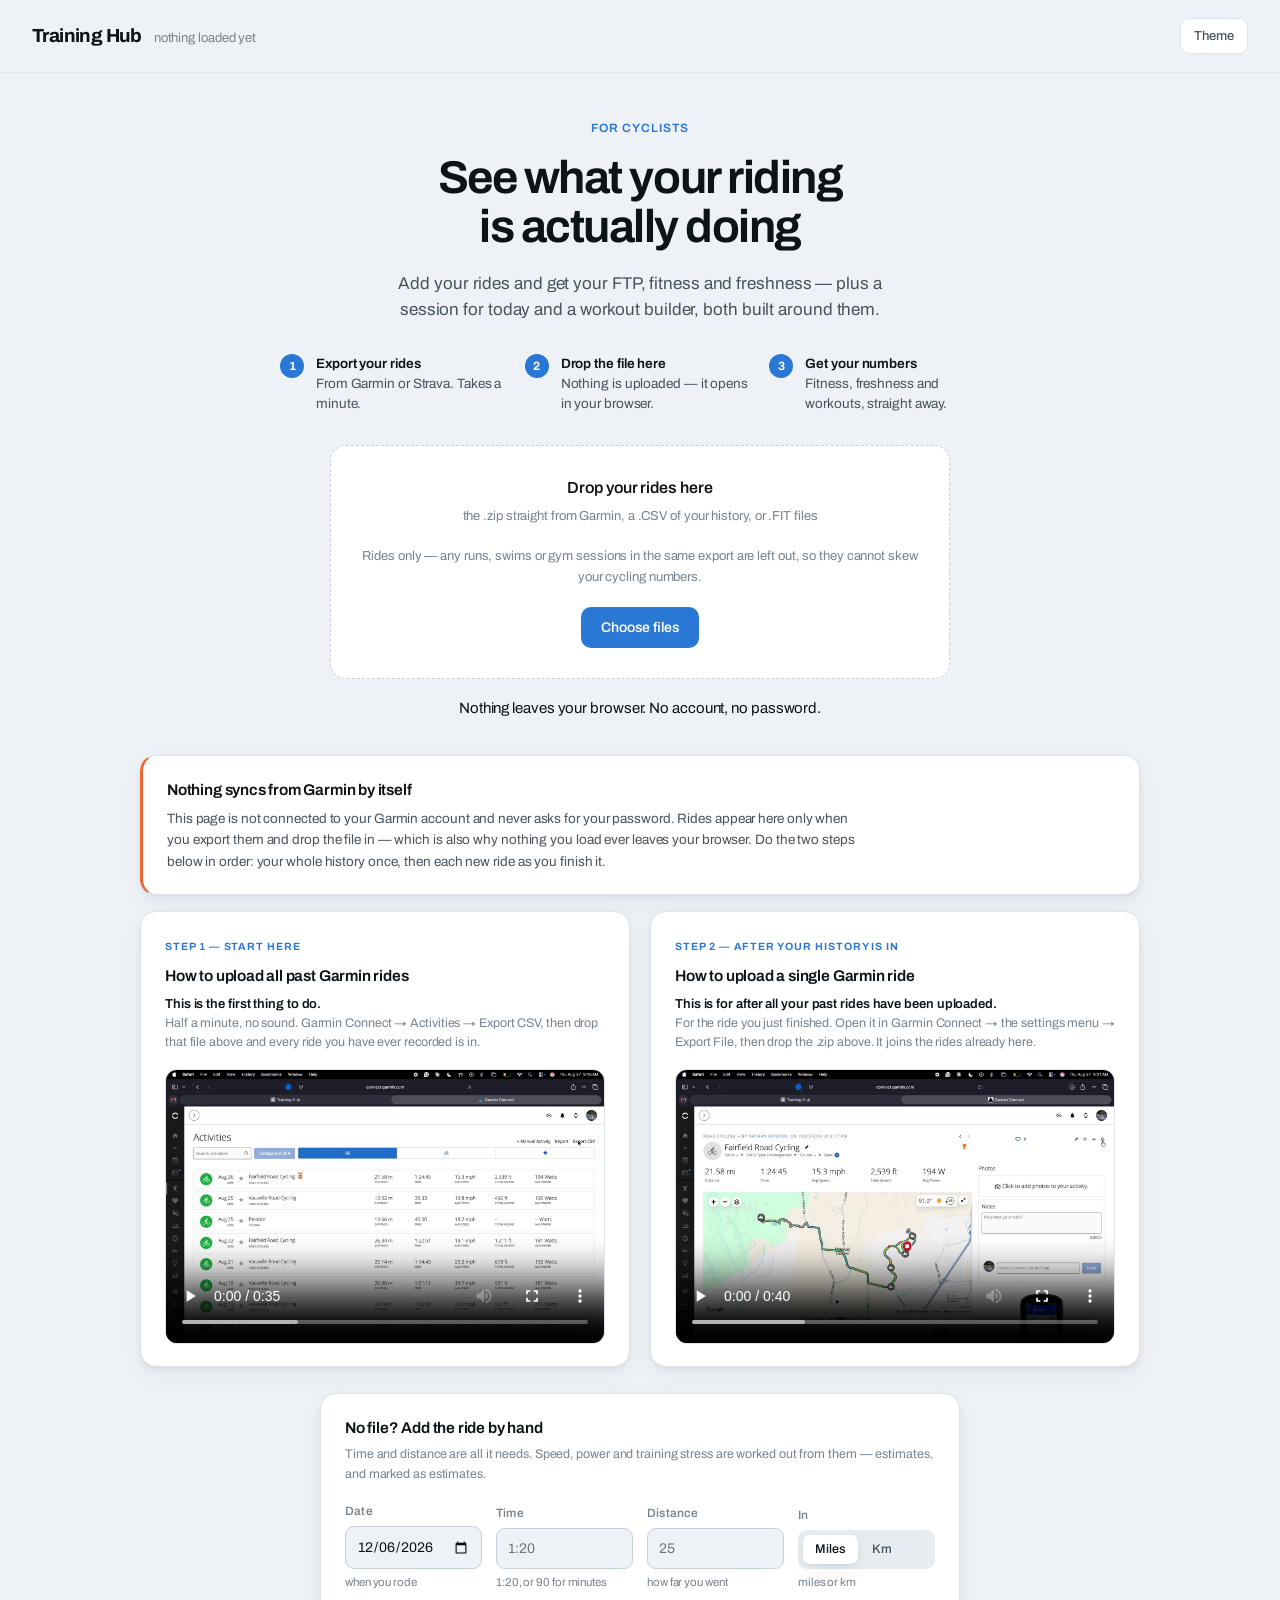
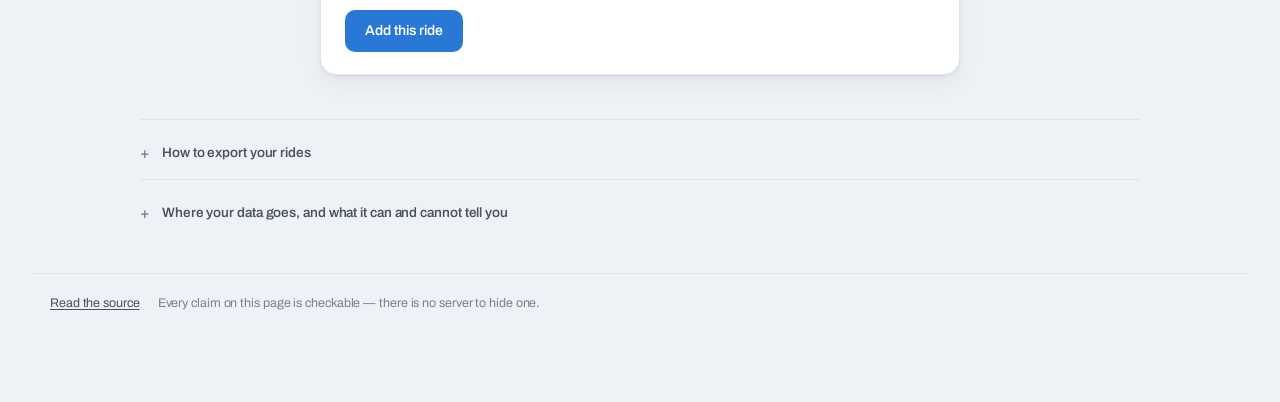
==== commit 169debf6: "Say what was ridden and which day this is, and stop there The line under Ride tomorrow explained its" ====
--- a/index.html
+++ b/index.html
@@ -597,14 +597,6 @@
   margin: -2px 0 0; font-size: 12.5px; color: var(--text-3);
   font-variant-numeric: tabular-nums;
 }
-
-/* An inline control that reads as a sentence, not a button. */
-.linky {
-  appearance: none; background: none; border: 0; padding: 0; cursor: pointer;
-  font: inherit; color: var(--series-1); text-decoration: underline;
-  text-underline-offset: 2px;
-}
-.linky:hover { color: var(--text); }
 
 /* The date the three sessions were worked out for, under the standfirst. */
 .rt-asof {
@@ -4943,10 +4935,6 @@
    * then read with today's ride in the history, which is what makes it
    * respond. Ride hard today and tomorrow comes back easy, or as a day off,
    * without anybody having to ask for one.
-   *
-   * `opts.force` is the rider overriding it: 'today' plans the day again even
-   * though something is already recorded on it, for the morning commute that
-   * was not meant to be the session.
    */
   function nextUp(activities, profile, opts) {
     opts = opts || {};
@@ -4955,12 +4943,9 @@
     const key = dayKey(now);
     const done = ridesOn(activities, key);
 
-    if (!done.length || opts.force === 'today') {
-      return Object.assign(options(activities, profile, now, opts), {
-        forDay: 'today', date: key,
-        done: done.length ? summarise(done, profile) : null,
-        canPlanToday: false,
-      });
+    if (!done.length) {
+      return Object.assign(options(activities, profile, now, opts),
+                           { forDay: 'today', date: key, done: null });
     }
 
     // This time tomorrow, so that "a hard ride 9 hours ago" is read as
@@ -4969,7 +4954,6 @@
     return Object.assign(options(activities, profile, tomorrow, opts), {
       forDay: 'tomorrow', date: dayKey(tomorrow),
       done: summarise(done, profile),
-      canPlanToday: true,
     });
   }
 
@@ -6337,9 +6321,6 @@
   const app = $('#app');
   app.innerHTML = '';
   hideTip();
-  // A fresh payload, or a new day: the override belongs to the day it was set
-  // on, not to the browser tab.
-  PLAN_TODAY_ANYWAY = false;
 
   const hasData = payload && payload.totals && payload.totals.activities;
   $('#import-btn').hidden = !hasData;
@@ -7075,11 +7056,6 @@
  * the morning the legs are unusually good. Each says plainly when you would
  * pick it, so choosing one is a decision rather than a fudge.
  */
-// Set when the rider overrides the roll-forward: something is already recorded
-// today, but they say it was not the session. Cleared on every fresh draw of
-// the dashboard, because tomorrow it is a different question.
-let PLAN_TODAY_ANYWAY = false;
-
 /** The button that takes a suggested session into the builder. */
 function openButton(workout, name, cls, label) {
   const open = el('button', { class: cls, type: 'button',
@@ -7100,10 +7076,7 @@
 
   let rec;
   try {
-    rec = Coach.nextUp(RAW_ACTIVITIES, PROFILE, {
-      rider: RIDER, now: new Date(),
-      force: PLAN_TODAY_ANYWAY ? 'today' : null,
-    });
+    rec = Coach.nextUp(RAW_ACTIVITIES, PROFILE, { rider: RIDER, now: new Date() });
   } catch (e) {
     card.appendChild(el('h2', { text: 'Ride today' }));
     card.appendChild(el('p', { class: 'hint', text: 'Not enough data to suggest a session yet.' }));
@@ -7128,9 +7101,9 @@
       ? 'Today the answer is not a session. What the numbers point to is a day ' +
         'off — and the ride beside it is there because the choice is still yours.'
       : (ahead
-          ? 'Today is ridden, so this is tomorrow, worked out with today counted. ' +
-            'The recommendation is what your numbers point to; the two either side ' +
-            'are yours to take instead, because you know how the legs feel.'
+          ? 'Today is ridden, so this is tomorrow. The recommendation is what your ' +
+            'numbers point to; the two either side are yours to take instead, ' +
+            'because you know how the legs feel and the data does not.'
           : 'Three ways to ride today. The recommendation is what your numbers point ' +
             'to; the two either side are yours to take instead, because you know how ' +
             'the legs feel and the data does not.') }));
@@ -7142,11 +7115,9 @@
   if (rec.done) {
     const d = rec.done;
     asof.appendChild(document.createTextNode(
-      `Today: ${d.rides > 1 ? d.rides + ' rides, ' : ''}${dist(d.distance_m)} ${unit} in ` +
-      `${Analytics.fmtDuration(d.seconds)}${d.tss ? ', ' + d.tss + ' TSS' : ''}. ` +
-      (rec.forDay === 'tomorrow'
-        ? `Next up is ${fmtDate(rec.date)}, read with it counted.`
-        : `Planning ${fmtDate(rec.date)} again anyway.`)));
+      `You rode today: ${d.rides > 1 ? d.rides + ' rides, ' : ''}` +
+      `${dist(d.distance_m)} ${unit} in ${Analytics.fmtDuration(d.seconds)}` +
+      `${d.tss ? ', ' + d.tss + ' TSS' : ''}. This is ${fmtDate(rec.date)}.`));
   } else {
     const yday = Analytics.distanceIn(RAW_ACTIVITIES, {
       unit: DATA.unit, today: todayKey(), days: 1, endingDaysAgo: 1 });
@@ -7155,19 +7126,6 @@
       (yday.rides
         ? `yesterday: ${fmt(yday.distance, 1)} ${unit} in ${Analytics.fmtDuration(yday.seconds)}.`
         : 'yesterday: a day off.')));
-  }
-  // The rider's say over the roll-forward: a commute recorded this morning is
-  // not the day's session, and only they know that.
-  if (rec.done) {
-    const flip = el('button', { class: 'linky', type: 'button',
-      text: ahead ? 'That was not the session — plan today anyway'
-                  : 'Back to tomorrow' });
-    flip.addEventListener('click', () => {
-      PLAN_TODAY_ANYWAY = ahead;
-      drawDashboard();
-    });
-    asof.appendChild(document.createTextNode(' '));
-    asof.appendChild(flip);
   }
   card.appendChild(asof);
 
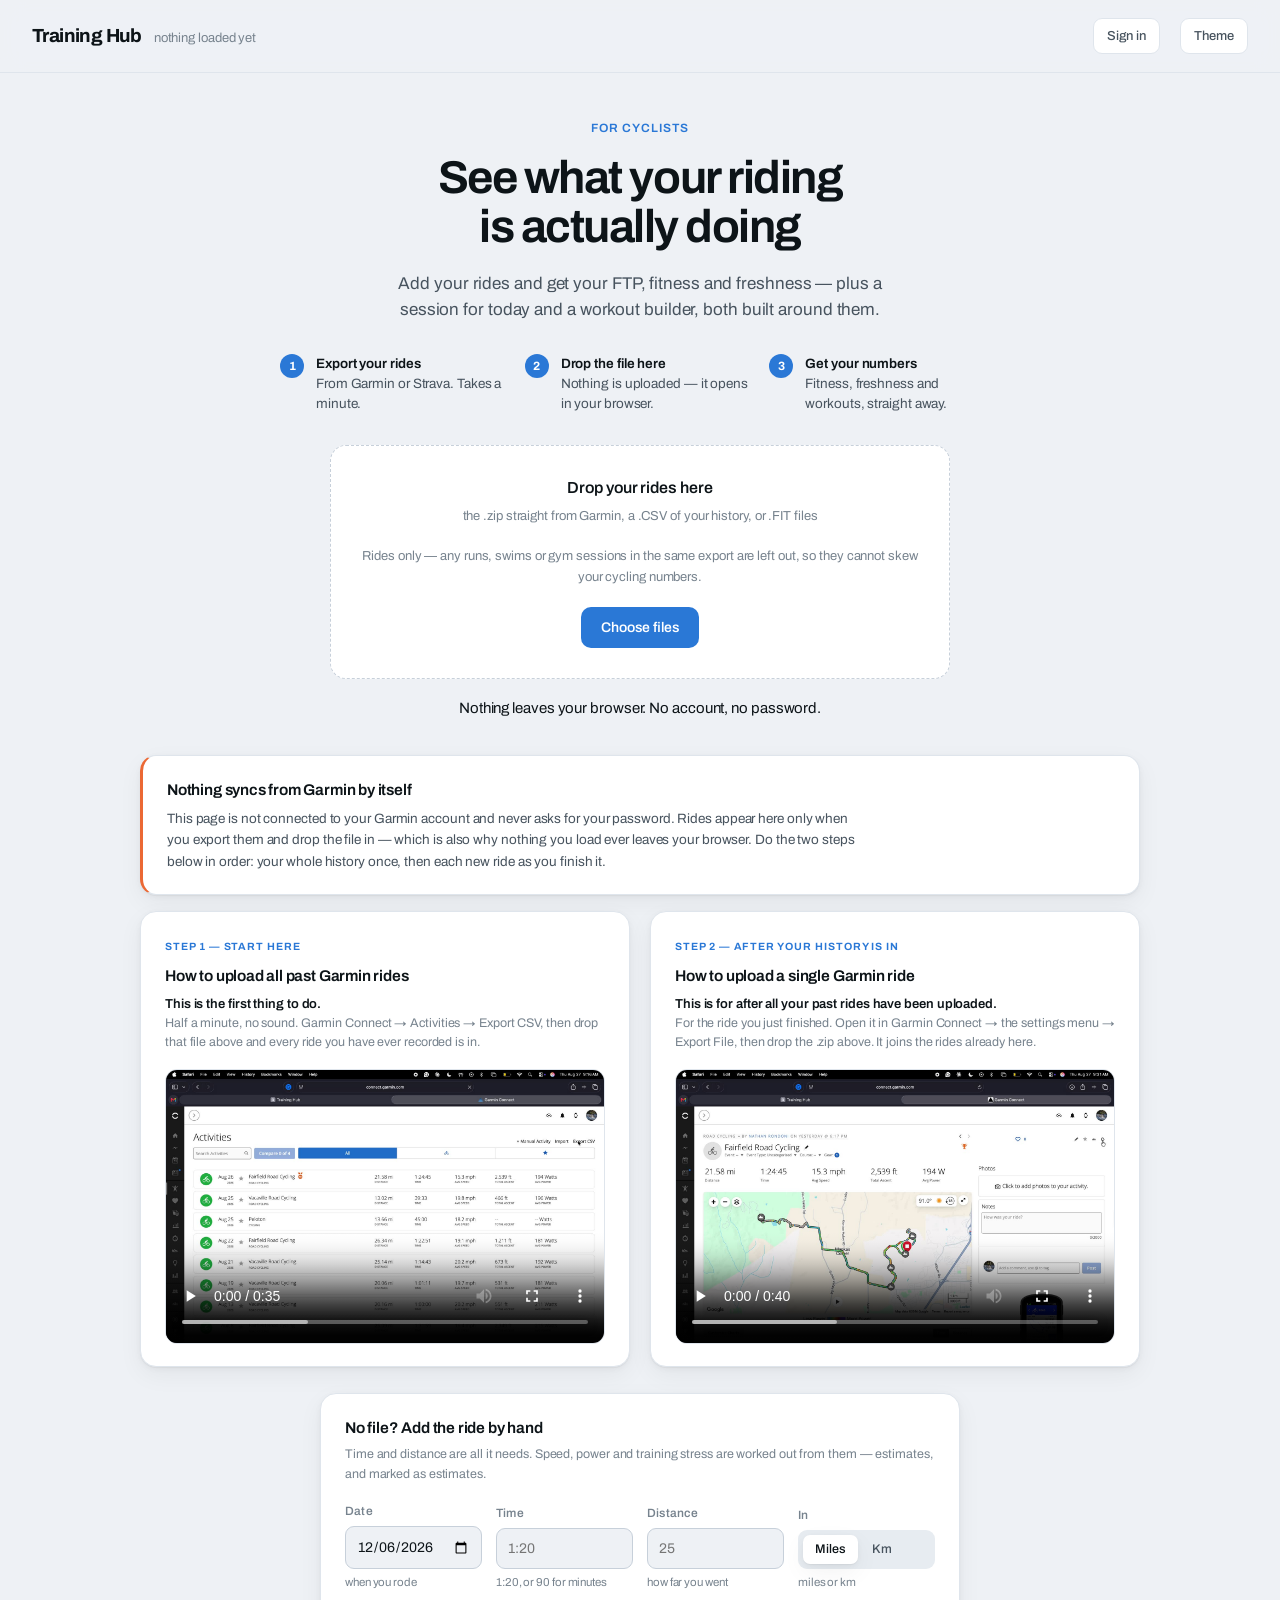
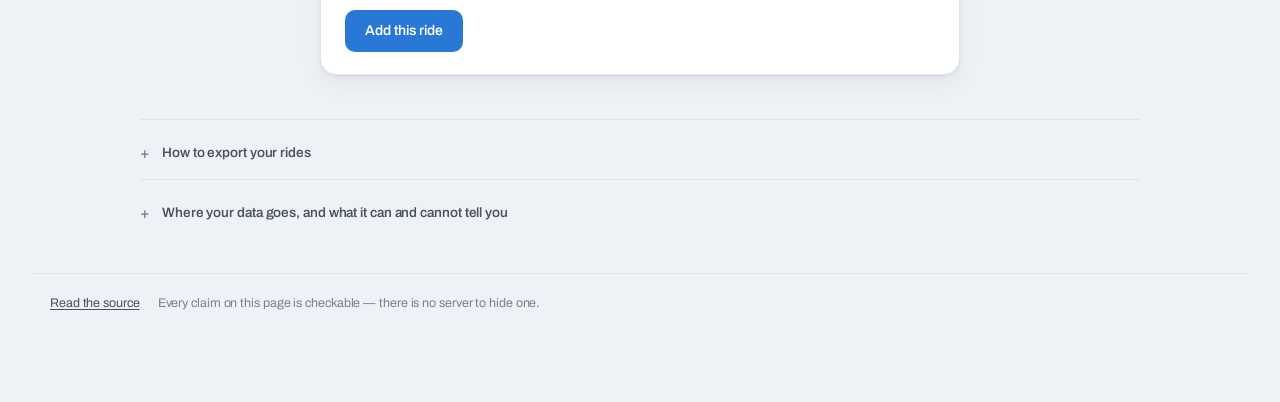
==== commit b26083c6: "Rider accounts and a team board, with no server behind either Accounts: a name, a hashed password an" ====
--- a/index.html
+++ b/index.html
@@ -510,6 +510,26 @@
 /* ---------------------------------------------------------------- landing */
 .landing { max-width: 1000px; margin: 0 auto; }
 
+/* ------------------------------------------------------- accounts, team */
+.card.account { max-width: 460px; margin: 0 auto; }
+.acct-form { display: flex; flex-direction: column; gap: 14px; margin: 16px 0 4px; }
+.acct-form .field > span:first-child {
+  font-size: 12px; font-weight: 560; color: var(--text-3); letter-spacing: .02em;
+}
+.acct-form .field .note { font-size: 11.5px; color: var(--text-3); }
+.acct-err {
+  margin: 12px 0 0; font-size: 13px; color: var(--crit);
+  border-left: 3px solid var(--crit); padding-left: 10px;
+}
+.acct-actions { display: flex; gap: 10px; align-items: center; margin-top: 16px; }
+.acct-small {
+  margin: 14px 0 0; font-size: 12px; color: var(--text-3); line-height: 1.6;
+}
+.card.account .skip { margin-top: 16px; align-self: flex-start; }
+
+.team-actions { display: flex; gap: 10px; flex-wrap: wrap; margin-top: 16px; }
+.sub-note { font-size: 11.5px; color: var(--text-3); margin-top: 2px; }
+
 .fuel-note {
   border: 1px solid var(--border); border-left: 3px solid var(--ramp-3);
   border-radius: 10px; background: var(--bg); padding: 12px 14px;
@@ -762,12 +782,12 @@
 .setup h2 { font-size: 16px; }
 .setup .row { display: flex; gap: 14px; align-items: flex-end; flex-wrap: wrap; margin-top: 16px; }
 .setup .field { min-width: 130px; }
-.setup .skip, .hero .skip {
+.setup .skip, .hero .skip, .account .skip {
   appearance: none; background: none; border: 0; cursor: pointer;
   font: inherit; font-size: 13px; color: var(--text-3); text-decoration: underline;
   text-underline-offset: 2px; padding: 10px 2px;
 }
-.setup .skip:hover, .hero .skip:hover { color: var(--text-2); }
+.setup .skip:hover, .hero .skip:hover, .account .skip:hover { color: var(--text-2); }
 
 /* ------------------------------------------------------- workout totals */
 .totals { margin: 18px 0 4px; }
@@ -811,6 +831,7 @@
       <span class="sub" id="range-sub"></span>
     </div>
     <div class="spacer"></div>
+    <button class="ghost" id="account-btn" type="button">Sign in</button>
     <button class="ghost" id="import-btn" type="button" hidden>Add rides</button>
     <button class="ghost" id="clear-btn" type="button" hidden>Clear</button>
     <button class="ghost" id="theme-btn" type="button" aria-label="Switch colour theme">Theme</button>
@@ -4965,6 +4986,324 @@
   else root.Coach = api;
 })(typeof self !== 'undefined' ? self : this);
 
+/* Rider accounts, in the browser.
+ *
+ * There is no server behind this site and there is not one behind this file
+ * either. An account is a name, a hashed password and a slot in this browser's
+ * storage; signing in switches which slot the page reads and writes. That is
+ * the whole mechanism.
+ *
+ * What it is for: a laptop at the trailhead, or an iPad at home, that more
+ * than one rider uses. Each of them gets their own history, their own FTP and
+ * their own recommendation instead of everybody's rides landing in one pile.
+ *
+ * What it is not: a login that follows a rider to another device. Their rides
+ * are on this one and nowhere else. It is not a security boundary either —
+ * anybody who can open this browser's developer tools can read all of it. The
+ * password stops a teammate wandering into your numbers on a shared machine,
+ * and the page says as much where it asks for one.
+ *
+ * Passwords are still hashed rather than stored, because people reuse them and
+ * that is not ours to be careless with.
+ */
+(function (root) {
+  'use strict';
+
+  const KEY = 'training-hub-riders';
+  const LEGACY_DATA = 'training-hub-data';
+  const dataKey = id => LEGACY_DATA + ':' + id;
+
+  const TEAM_NAME = 'Vacaville Composite';
+  const TEAM_CODE = 'DIRTDOGS';
+  const USERNAME_RE = /^[a-z0-9][a-z0-9._-]{1,23}$/;
+  const PBKDF2_ROUNDS = 150000;
+
+  /* ------------------------------------------------------------- storage */
+
+  function read() {
+    try {
+      const raw = localStorage.getItem(KEY);
+      const box = raw ? JSON.parse(raw) : null;
+      if (!box || !Array.isArray(box.riders)) return { riders: [], current: null };
+      return box;
+    } catch (e) { return { riders: [], current: null }; }
+  }
+
+  function write(box) {
+    try { localStorage.setItem(KEY, JSON.stringify(box)); return true; }
+    catch (e) { return false; }
+  }
+
+  const all = () => read().riders;
+  const find = name => all().find(r => r.username === String(name || '').trim().toLowerCase()) || null;
+  const byId = id => all().find(r => r.id === id) || null;
+
+  function current() {
+    const box = read();
+    return box.current ? (box.riders.find(r => r.id === box.current) || null) : null;
+  }
+
+  /* -------------------------------------------------------------- hashing */
+
+  /**
+   * PBKDF2 where the browser will do it, and an iterated SHA-256 where it will
+   * not — a page opened from a file:// URL has no WebCrypto. Each account
+   * records which was used, so a password is always checked the way it was
+   * made.
+   */
+  const subtle = () => (typeof crypto !== 'undefined' && crypto.subtle) ? crypto.subtle : null;
+  const algoNow = () => subtle() ? 'pbkdf2' : 'sha256x1000';
+
+  function hex(bytes) {
+    return Array.prototype.map.call(new Uint8Array(bytes),
+      b => b.toString(16).padStart(2, '0')).join('');
+  }
+
+  function randomSalt() {
+    const b = new Uint8Array(16);
+    if (typeof crypto !== 'undefined' && crypto.getRandomValues) crypto.getRandomValues(b);
+    else for (let i = 0; i < b.length; i++) b[i] = Math.floor(Math.random() * 256);
+    return hex(b);
+  }
+
+  async function derive(password, salt, algo) {
+    if (algo === 'pbkdf2' && subtle()) {
+      const enc = new TextEncoder();
+      const key = await subtle().importKey('raw', enc.encode(password), 'PBKDF2',
+                                           false, ['deriveBits']);
+      const bits = await subtle().deriveBits({
+        name: 'PBKDF2', salt: enc.encode(salt),
+        iterations: PBKDF2_ROUNDS, hash: 'SHA-256',
+      }, key, 256);
+      return hex(bits);
+    }
+    let out = salt + ' ' + password;
+    for (let i = 0; i < 1000; i++) out = sha256(out + i);
+    return out;
+  }
+
+  /* --------------------------------------------------------------- sha256 */
+  /* FIPS 180-4, in the space it takes, so a page opened from a file on disk
+   * can still check a password. Unused wherever WebCrypto exists. */
+
+  const K = [];
+  const H0 = [];
+  (function tables() {
+    const frac = x => Math.floor((x - Math.floor(x)) * 4294967296);
+    let n = 2, i = 0;
+    while (i < 64) {
+      let prime = true;
+      for (let d = 2; d * d <= n; d++) if (n % d === 0) { prime = false; break; }
+      if (prime) {
+        K[i] = frac(Math.cbrt(n));
+        if (i < 8) H0[i] = frac(Math.sqrt(n));
+        i++;
+      }
+      n++;
+    }
+  })();
+
+  function sha256(str) {
+    const rr = (x, n) => (x >>> n) | (x << (32 - n));
+    const utf8 = unescape(encodeURIComponent(str));
+    const bytes = [];
+    for (let i = 0; i < utf8.length; i++) bytes.push(utf8.charCodeAt(i));
+    const bitLen = utf8.length * 8;
+    bytes.push(0x80);
+    while (bytes.length % 64 !== 56) bytes.push(0);
+    // 64 bits of length, big-endian. Nothing hashed here is long enough to
+    // need the top four bytes.
+    bytes.push(0, 0, 0, 0,
+               (bitLen >>> 24) & 0xff, (bitLen >>> 16) & 0xff,
+               (bitLen >>> 8) & 0xff, bitLen & 0xff);
+
+    const H = H0.slice();
+    const w = new Array(64);
+    for (let off = 0; off < bytes.length; off += 64) {
+      for (let i = 0; i < 16; i++) {
+        w[i] = ((bytes[off + i * 4] << 24) | (bytes[off + i * 4 + 1] << 16) |
+                (bytes[off + i * 4 + 2] << 8) | bytes[off + i * 4 + 3]) | 0;
+      }
+      for (let i = 16; i < 64; i++) {
+        const s0 = rr(w[i - 15], 7) ^ rr(w[i - 15], 18) ^ (w[i - 15] >>> 3);
+        const s1 = rr(w[i - 2], 17) ^ rr(w[i - 2], 19) ^ (w[i - 2] >>> 10);
+        w[i] = (w[i - 16] + s0 + w[i - 7] + s1) | 0;
+      }
+      let a = H[0], b = H[1], c = H[2], d = H[3];
+      let e = H[4], f = H[5], g = H[6], h = H[7];
+      for (let i = 0; i < 64; i++) {
+        const S1 = rr(e, 6) ^ rr(e, 11) ^ rr(e, 25);
+        const ch = (e & f) ^ (~e & g);
+        const t1 = (h + S1 + ch + K[i] + w[i]) | 0;
+        const S0 = rr(a, 2) ^ rr(a, 13) ^ rr(a, 22);
+        const maj = (a & b) ^ (a & c) ^ (b & c);
+        const t2 = (S0 + maj) | 0;
+        h = g; g = f; f = e; e = (d + t1) | 0;
+        d = c; c = b; b = a; a = (t1 + t2) | 0;
+      }
+      const round = [a, b, c, d, e, f, g, h];
+      for (let i = 0; i < 8; i++) H[i] = (H[i] + round[i]) | 0;
+    }
+    return H.map(v => (v >>> 0).toString(16).padStart(8, '0')).join('');
+  }
+
+  /* -------------------------------------------------------------- accounts */
+
+  /** What is wrong with this username, in plain words, or null. */
+  function usernameProblem(name) {
+    const n = String(name || '').trim().toLowerCase();
+    if (!n) return 'Pick a username.';
+    if (n.length < 2) return 'A username needs at least two characters.';
+    if (n.length > 24) return 'That is too long — 24 characters at most.';
+    if (!USERNAME_RE.test(n)) {
+      return 'Letters and numbers only, plus . _ or -, starting with a letter or number.';
+    }
+    return null;
+  }
+
+  function newId() {
+    return 'r' + Date.now().toString(36) + Math.random().toString(36).slice(2, 8);
+  }
+
+  /**
+   * Make an account and sign into it.
+   *
+   * A history loaded before anybody made an account belongs to whoever was
+   * standing there, so the first account made adopts it rather than leaving a
+   * season of riding orphaned in the old slot.
+   */
+  async function signUp(name, password, displayName) {
+    const problem = usernameProblem(name);
+    if (problem) throw new Error(problem);
+    if (!password || password.length < 6) {
+      throw new Error('Use a password of at least six characters.');
+    }
+    const username = String(name).trim().toLowerCase();
+    if (find(username)) throw new Error('That username is taken on this device.');
+
+    const salt = randomSalt();
+    const algo = algoNow();
+    const rider = {
+      id: newId(), username: username,
+      display: (displayName || '').trim() || username,
+      salt: salt, algo: algo, hash: await derive(password, salt, algo),
+      team: null, role: 'rider', created: new Date().toISOString(),
+    };
+    const box = read();
+    const first = box.riders.length === 0;
+    box.riders.push(rider);
+    box.current = rider.id;
+    write(box);
+
+    if (first) adoptLegacyData(rider.id);
+    return rider;
+  }
+
+  async function signIn(name, password) {
+    const rider = find(name);
+    if (!rider) throw new Error('No account with that username on this device.');
+    const got = await derive(password || '', rider.salt, rider.algo);
+    if (got !== rider.hash) throw new Error('That password does not match.');
+    const box = read();
+    box.current = rider.id;
+    write(box);
+    return rider;
+  }
+
+  function signOut() {
+    const box = read();
+    box.current = null;
+    write(box);
+  }
+
+  async function changePassword(name, oldPassword, newPassword) {
+    const rider = await signIn(name, oldPassword);
+    if (!newPassword || newPassword.length < 6) {
+      throw new Error('Use a password of at least six characters.');
+    }
+    const salt = randomSalt();
+    const algo = algoNow();
+    return update(rider.id, { salt: salt, algo: algo,
+                              hash: await derive(newPassword, salt, algo) });
+  }
+
+  function update(id, fields) {
+    const box = read();
+    const rider = box.riders.find(r => r.id === id);
+    if (!rider) return null;
+    Object.assign(rider, fields);
+    write(box);
+    return rider;
+  }
+
+  /** Remove an account and everything it holds. There is no undo and no copy
+   *  anywhere else, which is said out loud wherever this is offered. */
+  function remove(id) {
+    const box = read();
+    box.riders = box.riders.filter(r => r.id !== id);
+    if (box.current === id) box.current = null;
+    write(box);
+    try { localStorage.removeItem(dataKey(id)); } catch (e) { /* already gone */ }
+  }
+
+  /* ------------------------------------------------------------ the team */
+
+  function joinProblem(code) {
+    return String(code || '').trim().toUpperCase() === TEAM_CODE
+      ? null : 'That is not the join code.';
+  }
+
+  /** Join the team. The first rider on this device to join is its coach —
+   *  some account has to be able to take a rider off the board. */
+  function joinTeam(id, code) {
+    const problem = joinProblem(code);
+    if (problem) throw new Error(problem);
+    const anyCoach = all().some(r => r.team === TEAM_NAME && r.role === 'coach');
+    return update(id, { team: TEAM_NAME, role: anyCoach ? 'rider' : 'coach' });
+  }
+
+  function leaveTeam(id) { return update(id, { team: null, role: 'rider' }); }
+  const teamRiders = () => all().filter(r => r.team === TEAM_NAME);
+  const isCoach = rider => !!(rider && rider.team === TEAM_NAME && rider.role === 'coach');
+
+  /* ----------------------------------------------------------- their data */
+
+  function loadData(id) {
+    try {
+      const raw = localStorage.getItem(dataKey(id));
+      return raw ? JSON.parse(raw) : null;
+    } catch (e) { return null; }
+  }
+
+  function saveData(id, payload) {
+    try { localStorage.setItem(dataKey(id), JSON.stringify(payload)); return true; }
+    catch (e) { return false; }
+  }
+
+  function clearData(id) {
+    try { localStorage.removeItem(dataKey(id)); } catch (e) { /* already gone */ }
+  }
+
+  /** Rides loaded before there were accounts become the first account's. */
+  function adoptLegacyData(id) {
+    try {
+      const raw = localStorage.getItem(LEGACY_DATA);
+      if (!raw) return false;
+      localStorage.setItem(dataKey(id), raw);
+      localStorage.removeItem(LEGACY_DATA);
+      return true;
+    } catch (e) { return false; }
+  }
+
+  const api = { all, find, byId, current, signUp, signIn, signOut, changePassword,
+                update, remove, usernameProblem,
+                joinTeam, leaveTeam, joinProblem, teamRiders, isCoach,
+                loadData, saveData, clearData, adoptLegacyData, dataKey,
+                sha256, TEAM_NAME, TEAM_CODE };
+  if (typeof module !== 'undefined' && module.exports) module.exports = api;
+  else root.Riders = api;
+})(typeof self !== 'undefined' ? self : this);
+
 // Replaced with a JSON payload by `./wk web`; null for the hosted page,
 // which gets its data from whatever the visitor loads.
 let DATA = null;
@@ -5615,8 +5954,13 @@
 
 const STORE_KEY = 'training-hub-data';
 
+// The account whose history is on screen, or null for a rider using the site
+// the way it has always worked: no account, one history, this browser.
+let ACCOUNT = null;
+
 function saveLocal(payload) {
   try {
+    if (ACCOUNT) return Riders.saveData(ACCOUNT.id, payload);
     localStorage.setItem(STORE_KEY, JSON.stringify(payload));
     return true;
   } catch (e) {
@@ -5627,12 +5971,33 @@
 }
 function loadLocal() {
   try {
+    if (ACCOUNT) return Riders.loadData(ACCOUNT.id);
     const raw = localStorage.getItem(STORE_KEY);
     return raw ? JSON.parse(raw) : null;
   } catch (e) { return null; }
 }
 function clearLocal() {
-  try { localStorage.removeItem(STORE_KEY); } catch (e) { /* nothing to do */ }
+  try {
+    if (ACCOUNT) Riders.clearData(ACCOUNT.id);
+    else localStorage.removeItem(STORE_KEY);
+  } catch (e) { /* nothing to do */ }
+}
+
+/**
+ * Switch to an account, or to nobody, and redraw from that rider's history.
+ *
+ * Everything on the page is built from DATA, so changing which slot DATA comes
+ * from is the whole of signing in. The profile travels with the account: FTP
+ * and weight are the rider's, not the browser's, and two riders sharing a
+ * laptop should never inherit each other's zones.
+ */
+function useAccount(rider) {
+  ACCOUNT = rider || null;
+  SIGNING_IN = false;
+  loadProfile();
+  TAB = 'dashboard';
+  paintAccountButton();
+  render(ridesOnly(loadLocal()));
 }
 
 function readFile(file) {
@@ -6339,6 +6704,10 @@
     $('#range-sub').textContent = held
       ? `${held} session${held === 1 ? '' : 's'} loaded  ·  add more below`
       : 'nothing loaded yet';
+    if (ACCOUNT && ACCOUNT.team) {
+      app.appendChild(tabBar());
+      if (TAB === 'team') { app.appendChild(teamView()); return; }
+    }
     app.appendChild(importScreen(errorMessage));
     return;
   }
@@ -6376,6 +6745,7 @@
 
   app.appendChild(tabBar());
   if (TAB === 'workout') { app.appendChild(workoutView()); return; }
+  if (TAB === 'team') { app.appendChild(teamView()); return; }
 
   const setup = setupCard();
   if (setup) app.appendChild(setup);
@@ -6734,14 +7104,23 @@
 let PROFILE = Object.assign({}, DEFAULT_PROFILE);
 let TAB = 'dashboard';
 
+// The profile belongs to the rider, not to the browser: two riders on one
+// laptop must not inherit each other's FTP, weight or zones.
+const profileKey = () => ACCOUNT ? PROFILE_KEY + ':' + ACCOUNT.id : PROFILE_KEY;
+// And so does having been asked for it: the second rider on a shared laptop
+// was never offered the setup card, because the first had dismissed it.
+const setupKey = () =>
+  ACCOUNT ? 'training-hub-setup-done:' + ACCOUNT.id : 'training-hub-setup-done';
+
 function loadProfile() {
+  PROFILE = Object.assign({}, DEFAULT_PROFILE);
   try {
-    const raw = localStorage.getItem(PROFILE_KEY);
+    const raw = localStorage.getItem(profileKey());
     if (raw) PROFILE = Object.assign({}, DEFAULT_PROFILE, JSON.parse(raw));
   } catch (e) { /* private mode; defaults stand */ }
 }
 function saveProfile() {
-  try { localStorage.setItem(PROFILE_KEY, JSON.stringify(PROFILE)); } catch (e) { /* ignore */ }
+  try { localStorage.setItem(profileKey(), JSON.stringify(PROFILE)); } catch (e) { /* ignore */ }
 }
 
 const rides = () => (RAW_ACTIVITIES || []).filter(a => a.type === 'cycling');
@@ -6914,7 +7293,7 @@
 function setupCard() {
   if (PROFILE.ftp && PROFILE.weightKg) return null;
   let dismissed = false;
-  try { dismissed = localStorage.getItem('training-hub-setup-done') === '1'; } catch (e) {}
+  try { dismissed = localStorage.getItem(setupKey()) === '1'; } catch (e) {}
   if (dismissed) return null;
 
   const measured = DATA.curve ? Fit.ftpFromCurve(DATA.curve) : null;
@@ -6954,14 +7333,14 @@
     if (Number.isFinite(f) && f > 0) PROFILE.ftp = Math.round(f);
     if (Number.isFinite(w) && w > 0) PROFILE.weightKg = w;
     saveProfile();
-    try { localStorage.setItem('training-hub-setup-done', '1'); } catch (e) {}
+    try { localStorage.setItem(setupKey(), '1'); } catch (e) {}
     drawDashboard();
   });
   row.appendChild(save);
 
   const skip = el('button', { class: 'skip', type: 'button', text: 'Not now' });
   skip.addEventListener('click', () => {
-    try { localStorage.setItem('training-hub-setup-done', '1'); } catch (e) {}
+    try { localStorage.setItem(setupKey(), '1'); } catch (e) {}
     drawDashboard();
   });
   row.appendChild(skip);
@@ -7191,6 +7570,421 @@
 
   if (rec.pattern) card.appendChild(el('p', { class: 'rec-note', text: rec.pattern }));
   return card;
+}
+
+/* ------------------------------------------------------------- accounts */
+
+/**
+ * Signing in, on a site with no server.
+ *
+ * An account is a slot in this browser: the rides, the profile and the FTP
+ * behind one name. It exists so a laptop at the trailhead, or an iPad at home,
+ * can hold more than one rider without their numbers running together.
+ *
+ * It is not a login that follows you to another device, and the screen says so
+ * rather than letting somebody find out on their phone.
+ */
+function accountScreen() {
+  const wrap = el('div', { class: 'landing' });
+  const card = el('div', { class: 'card account' });
+  const known = Riders.all();
+  let mode = known.length ? 'in' : 'up';
+
+  const draw = () => {
+    card.innerHTML = '';
+    card.appendChild(el('h2', { text: mode === 'in' ? 'Sign in' : 'Make an account' }));
+    card.appendChild(el('p', { class: 'hint',
+      text: mode === 'in'
+        ? 'Your rides, your FTP and your recommendation, kept apart from anybody ' +
+          'else who uses this device.'
+        : 'One name for your riding on this device. There is no email and nothing ' +
+          'to confirm — the account lives in this browser.' }));
+
+    const form = el('div', { class: 'acct-form' });
+    const field = (label, attrs, note) => {
+      const f = el('label', { class: 'field' });
+      f.appendChild(el('span', { text: label }));
+      const input = el('input', attrs);
+      f.appendChild(input);
+      if (note) f.appendChild(el('span', { class: 'note', text: note }));
+      form.appendChild(f);
+      return input;
+    };
+
+    const user = field('Username', { type: 'text', autocomplete: 'username',
+                                     autocapitalize: 'none', spellcheck: 'false' });
+    const name = mode === 'up'
+      ? field('Name on the team board', { type: 'text', autocomplete: 'name' },
+              'Optional. Your username is used if you leave it blank.')
+      : null;
+    const pass = field('Password', { type: 'password',
+      autocomplete: mode === 'in' ? 'current-password' : 'new-password' },
+      mode === 'up' ? 'Six characters or more.' : '');
+
+    card.appendChild(form);
+
+    const err = el('p', { class: 'acct-err', hidden: 'hidden' });
+    card.appendChild(err);
+    const fail = message => { err.textContent = message; err.hidden = false; };
+
+    const go = el('button', { class: 'btn', type: 'button',
+                              text: mode === 'in' ? 'Sign in' : 'Create it' });
+    const submit = async () => {
+      err.hidden = true;
+      go.disabled = true;
+      try {
+        const rider = mode === 'in'
+          ? await Riders.signIn(user.value, pass.value)
+          : await Riders.signUp(user.value, pass.value, name ? name.value : '');
+        useAccount(rider);
+      } catch (e) {
+        fail(e.message);
+        go.disabled = false;
+      }
+    };
+    [user, pass].concat(name ? [name] : []).forEach(input =>
+      input.addEventListener('keydown', e => { if (e.key === 'Enter') submit(); }));
+    go.addEventListener('click', submit);
+
+    const row = el('div', { class: 'acct-actions' });
+    row.appendChild(go);
+    const swap = el('button', { class: 'ghost', type: 'button',
+      text: mode === 'in' ? 'Make an account' : (known.length ? 'I have one already' : 'Cancel') });
+    swap.addEventListener('click', () => {
+      if (mode === 'up' && !known.length) { useAccount(null); return; }
+      mode = mode === 'in' ? 'up' : 'in';
+      draw();
+    });
+    row.appendChild(swap);
+    card.appendChild(row);
+
+    // Nobody is forced into an account. The site works exactly as it always
+    // has without one, and saying so here is more honest than a wall.
+    const skip = el('button', { class: 'skip', type: 'button',
+                                text: 'Carry on without an account' });
+    skip.addEventListener('click', () => useAccount(null));
+    card.appendChild(skip);
+
+    card.appendChild(el('p', { class: 'acct-small',
+      text: 'This is not a cloud login. Your rides are in this browser and nowhere ' +
+            'else, so an account here will not show up on your phone, and clearing ' +
+            'the browser clears it. The password keeps a teammate out of your ' +
+            'numbers on a shared device — it is a name tag, not a vault.' }));
+
+    if (known.length) {
+      const list = el('p', { class: 'acct-small',
+        text: `On this device: ${known.map(r => r.username).join(', ')}.` });
+      card.appendChild(list);
+    }
+    setTimeout(() => user.focus(), 0);
+  };
+
+  draw();
+  wrap.appendChild(card);
+  return wrap;
+}
+
+/* ----------------------------------------------------------------- team */
+
+// Teammates whose cards have been dropped in — riders on other devices, whose
+// numbers got here as a file rather than by magic.
+const CARDS_KEY = 'training-hub-cards';
+
+function loadCards() {
+  try {
+    const raw = localStorage.getItem(CARDS_KEY);
+    const list = raw ? JSON.parse(raw) : [];
+    return Array.isArray(list) ? list : [];
+  } catch (e) { return []; }
+}
+
+function saveCards(list) {
+  try { localStorage.setItem(CARDS_KEY, JSON.stringify(list)); return true; }
+  catch (e) { return false; }
+}
+
+/**
+ * A rider's card: who they are, their numbers, and their rides.
+ *
+ * The only way team data crosses devices when there is no server. Small enough
+ * to text: the rides are already summaries, and the power curves are left
+ * behind because a teammate's bests are not what a team board is for.
+ */
+function myCard() {
+  const raw = (DATA && DATA.raw) ? DATA.raw : [];
+  return {
+    kind: 'vacaville-rider-card', version: 1,
+    exported: new Date().toISOString(),
+    rider: {
+      username: ACCOUNT ? ACCOUNT.username : 'rider',
+      display: ACCOUNT ? ACCOUNT.display : (PROFILE.name || 'Rider'),
+      team: Riders.TEAM_NAME,
+    },
+    profile: {
+      ftp: PROFILE.ftp || null, weightKg: PROFILE.weightKg || null,
+      restHr: PROFILE.restHr || null, maxHr: PROFILE.maxHr || null,
+    },
+    unit: DATA ? DATA.unit : 'mi',
+    rides: raw.map(a => {
+      const copy = Object.assign({}, a);
+      delete copy.curve;
+      delete copy.streams;
+      return copy;
+    }),
+  };
+}
+
+function cardProblem(card) {
+  if (!card || card.kind !== 'vacaville-rider-card') {
+    return 'That is not a rider card. Ask them to use Share my card.';
+  }
+  if (!card.rider || !card.rider.username) return 'That card has no rider on it.';
+  if (!Array.isArray(card.rides)) return 'That card has no rides on it.';
+  return null;
+}
+
+function addCard(card) {
+  const problem = cardProblem(card);
+  if (problem) throw new Error(problem);
+  const list = loadCards().filter(c => c.rider.username !== card.rider.username);
+  list.push(card);
+  saveCards(list);
+  return card;
+}
+
+/** Everyone on the board: the accounts on this device that have joined, and
+ *  every card dropped in. One shape, so the table does not care which. */
+function teamBoard() {
+  const rows = Riders.teamRiders().map(r => {
+    const data = Riders.loadData(r.id);
+    let profile = {};
+    try {
+      const raw = localStorage.getItem(PROFILE_KEY + ':' + r.id);
+      if (raw) profile = JSON.parse(raw);
+    } catch (e) { /* defaults will do */ }
+    return {
+      key: 'acct:' + r.id, id: r.id, username: r.username, display: r.display,
+      role: r.role, here: true, isYou: !!(ACCOUNT && ACCOUNT.id === r.id),
+      rides: (data && data.raw) ? data.raw.filter(a => a.type === 'cycling') : [],
+      profile: Object.assign({}, DEFAULT_PROFILE, profile),
+      unit: data ? data.unit : 'mi',
+    };
+  });
+  loadCards().forEach(c => {
+    if (rows.some(r => r.username === c.rider.username)) return;
+    rows.push({
+      key: 'card:' + c.rider.username, username: c.rider.username,
+      display: c.rider.display || c.rider.username,
+      role: 'rider', here: false, isYou: false, card: c, exported: c.exported,
+      rides: (c.rides || []).filter(a => a.type === 'cycling'),
+      profile: Object.assign({}, DEFAULT_PROFILE, {
+        ftp: c.profile ? c.profile.ftp : null,
+        weightKg: c.profile ? c.profile.weightKg : null,
+        restHr: c.profile ? c.profile.restHr : DEFAULT_PROFILE.restHr,
+        maxHr: c.profile ? c.profile.maxHr : DEFAULT_PROFILE.maxHr,
+      }),
+      unit: c.unit || 'mi',
+    });
+  });
+  return rows;
+}
+
+/** One rider's numbers, worked out the same way the dashboard works out
+ *  yours — the same coach, the same maths, no second implementation. */
+function riderSummary(row) {
+  const rides = row.rides || [];
+  const p = row.profile || {};
+  const week = Analytics.distanceIn(rides, { unit: row.unit, today: todayKey(), days: 7 });
+  const pmc = Cycling.pmc(rides, { ftp: p.ftp, restHr: p.restHr, maxHr: p.maxHr,
+                                   today: todayKey() });
+  let rec = null;
+  try {
+    if (rides.length) rec = Coach.nextUp(rides, p, { now: new Date() });
+  } catch (e) { rec = null; }
+  const last = rides.map(a => a.date || (a.start || '').slice(0, 10))
+                    .filter(Boolean).sort().pop() || null;
+  return {
+    week: week, form: pmc.today ? pmc.today.form : null,
+    ctl: pmc.today ? pmc.today.ctl : null,
+    ftp: p.ftp || null, rides: rides.length, last: last, rec: rec,
+  };
+}
+
+// Said once, after a card is shared or dropped in, then cleared.
+let TEAM_NOTE = '';
+
+function teamView() {
+  const wrap = el('div', { class: 'stack' });
+  if (TEAM_NOTE) {
+    const note = el('div', { class: 'detected' });
+    note.appendChild(el('span', { class: 'grow', text: TEAM_NOTE }));
+    wrap.appendChild(note);
+    TEAM_NOTE = '';
+  }
+
+  // Not on the team yet: one field, one code.
+  if (!ACCOUNT || ACCOUNT.team !== Riders.TEAM_NAME) {
+    const card = el('div', { class: 'card' });
+    card.appendChild(el('h2', { text: 'Join the team' }));
+    card.appendChild(el('p', { class: 'hint',
+      text: 'Ask a teammate for the join code. It puts you on the team board on ' +
+            'this device, and lets you share a card with the rest of the squad.' }));
+    const form = el('div', { class: 'acct-form' });
+    const f = el('label', { class: 'field' });
+    f.appendChild(el('span', { text: 'Join code' }));
+    const input = el('input', { type: 'text', autocapitalize: 'characters',
+                                spellcheck: 'false', placeholder: 'CODE' });
+    f.appendChild(input);
+    form.appendChild(f);
+    card.appendChild(form);
+    const err = el('p', { class: 'acct-err', hidden: 'hidden' });
+    card.appendChild(err);
+    const go = el('button', { class: 'btn', type: 'button', text: 'Join' });
+    const submit = () => {
+      try {
+        ACCOUNT = Riders.joinTeam(ACCOUNT.id, input.value);
+        drawDashboard();
+      } catch (e) { err.textContent = e.message; err.hidden = false; }
+    };
+    input.addEventListener('keydown', e => { if (e.key === 'Enter') submit(); });
+    go.addEventListener('click', submit);
+    card.appendChild(go);
+    wrap.appendChild(card);
+    return wrap;
+  }
+
+  const board = teamBoard();
+  const coach = Riders.isCoach(ACCOUNT);
+
+  const head = el('div', { class: 'card' });
+  const h = el('div', { class: 'rt-head' });
+  h.appendChild(el('h2', { text: Riders.TEAM_NAME }));
+  h.appendChild(el('span', { class: 'pill mute',
+    text: `${board.length} rider${board.length === 1 ? '' : 's'}` }));
+  if (coach) h.appendChild(el('span', { class: 'pill good', text: 'you are coach' }));
+  head.appendChild(h);
+  head.appendChild(el('p', { class: 'hint',
+    text: 'Everybody’s numbers, worked out the same way as your own. Riders on ' +
+          'other devices appear here once they send you their card — there is no ' +
+          'server doing it behind the scenes.' }));
+
+  const actions = el('div', { class: 'team-actions' });
+  const share = el('button', { class: 'btn', type: 'button', text: 'Share my card' });
+  share.addEventListener('click', () => {
+    const card = myCard();
+    download(`${card.rider.username}-card.json`, JSON.stringify(card), 'application/json');
+    TEAM_NOTE = 'Card saved to your downloads. Send it to whoever keeps the team board.';
+    drawDashboard();
+  });
+  actions.appendChild(share);
+
+  const add = el('button', { class: 'ghost', type: 'button', text: 'Add a teammate’s card' });
+  const picker = el('input', { type: 'file', class: 'hidden-input', accept: '.json,application/json' });
+  picker.addEventListener('change', async () => {
+    const file = picker.files && picker.files[0];
+    picker.value = '';
+    if (!file) return;
+    try {
+      const card = JSON.parse(await readFile(file));
+      addCard(card);
+      TEAM_NOTE = `${card.rider.display || card.rider.username} is on the board.`;
+      drawDashboard();
+    } catch (e) {
+      TEAM_NOTE = e.message || 'That file could not be read.';
+      drawDashboard();
+    }
+  });
+  add.addEventListener('click', () => picker.click());
+  actions.appendChild(add);
+  actions.appendChild(picker);
+  head.appendChild(actions);
+  wrap.appendChild(head);
+
+  const table = el('div', { class: 'card' });
+  const wrapTable = el('div', { class: 'tbl-wrap' });
+  const t = el('table');
+  const thead = el('thead');
+  const tr = el('tr');
+  ['Rider', 'Last 7 days', 'Rides', 'FTP', 'Form', 'Last ride', 'Next session']
+    .forEach((label, i) => tr.appendChild(el('th', {
+      class: i && i < 6 ? 'r' : '', scope: 'col', text: label })));
+  if (coach) tr.appendChild(el('th', { class: 'r act', scope: 'col',
+                                       html: '<span class="vh">Remove</span>' }));
+  thead.appendChild(tr);
+  t.appendChild(thead);
+
+  const tbody = el('tbody');
+  board
+    .map(row => ({ row: row, sum: riderSummary(row) }))
+    .sort((a, b) => b.sum.week.distance - a.sum.week.distance)
+    .forEach(({ row, sum }) => {
+      const line = el('tr');
+      const who = el('td', { class: 'name' });
+      who.appendChild(document.createTextNode(row.display));
+      if (row.isYou) who.appendChild(el('span', { class: 'src', text: 'you' }));
+      if (row.role === 'coach') who.appendChild(el('span', { class: 'src', text: 'coach' }));
+      if (!row.here) {
+        who.appendChild(el('span', { class: 'src',
+          text: 'card ' + fmtDate((row.exported || '').slice(0, 10)) }));
+      }
+      line.appendChild(who);
+
+      const unit = row.unit === 'km' ? 'km' : 'mi';
+      line.appendChild(el('td', { class: 'r num',
+        text: sum.rides ? `${fmt(sum.week.distance, 1)} ${unit}` : '—' }));
+      line.appendChild(el('td', { class: 'r num', text: String(sum.week.rides) }));
+      line.appendChild(el('td', { class: 'r num', text: sum.ftp ? sum.ftp + ' W' : '—' }));
+      line.appendChild(el('td', { class: 'r num',
+        text: sum.form == null ? '—' : (sum.form > 0 ? '+' : '') + Math.round(sum.form) }));
+      line.appendChild(el('td', { class: 'r num', text: sum.last ? fmtDate(sum.last) : '—' }));
+
+      const next = el('td');
+      if (sum.rec) {
+        const chosen = sum.rec.options.find(o => o.tone === 'recommended') || sum.rec.options[0];
+        next.appendChild(el('strong', { text: chosen.name }));
+        const mins = chosen.workout ? Math.round(chosen.workout.seconds / 60) : null;
+        next.appendChild(el('span', { class: 'src',
+          text: sum.rec.forDay === 'tomorrow' ? 'tomorrow' : 'today' }));
+        if (mins) {
+          next.appendChild(el('div', { class: 'sub-note',
+            text: `${mins} min${chosen.workout.tss ? ' · ' + chosen.workout.tss + ' TSS' : ''}` }));
+        }
+        if (sum.rec.options[0] && sum.rec.options[0].second) {
+          next.appendChild(el('div', { class: 'sub-note', text: 'double day' }));
+        }
+      } else {
+        next.appendChild(el('span', { class: 'src', text: 'no rides yet' }));
+      }
+      line.appendChild(next);
+
+      if (coach) {
+        const cell = el('td', { class: 'r act' });
+        if (!row.isYou) {
+          const del = el('button', { class: 'del', type: 'button', text: '×',
+            title: 'Take this rider off the board',
+            'aria-label': `Remove ${row.display} from the team` });
+          del.addEventListener('click', () => {
+            if (!window.confirm(`Take ${row.display} off the team board?` +
+                (row.here ? ' Their account and rides stay on this device.' : ''))) return;
+            if (row.here) Riders.leaveTeam(row.id);
+            else saveCards(loadCards().filter(c => c.rider.username !== row.username));
+            drawDashboard();
+          });
+          cell.appendChild(del);
+        }
+        line.appendChild(cell);
+      }
+      tbody.appendChild(line);
+    });
+  t.appendChild(tbody);
+  wrapTable.appendChild(t);
+  table.appendChild(el('h2', { text: 'The board' }));
+  table.appendChild(wrapTable);
+  table.appendChild(el('p', { class: 'hint',
+    text: 'Sorted by the last seven days. A card is a snapshot of the day it was ' +
+          'exported, so ask for a fresh one when it goes stale.' }));
+  wrap.appendChild(table);
+  return wrap;
 }
 
 /* ---------------------------------------------------------- workout view */
@@ -7521,14 +8315,20 @@
 
 function switchTab(name) {
   TAB = name;
-  drawDashboard();
+  // With no rides loaded there is no dashboard to draw — the import screen
+  // carries the tabs instead, so a rider on the team can reach the board
+  // before they have uploaded anything.
+  if (DATA && DATA.totals && DATA.totals.activities) drawDashboard();
+  else render(DATA);
   window.scrollTo({ top: 0, behavior: 'smooth' });
 }
 
 function tabBar() {
   const bar = el('div', { class: 'tabs', role: 'tablist' });
-  [['dashboard', 'Dashboard'], ['workout', 'Build a workout']]
-    .forEach(([key, label]) => {
+  const tabs = [['dashboard', 'Dashboard'], ['workout', 'Build a workout']];
+  // Only for riders who are on a team. Solo, the site is what it always was.
+  if (ACCOUNT && ACCOUNT.team) tabs.push(['team', ACCOUNT.team]);
+  tabs.forEach(([key, label]) => {
       const b = el('button', { type: 'button', role: 'tab',
                                'aria-selected': String(TAB === key), text: label });
       b.addEventListener('click', () => {
@@ -7590,9 +8390,45 @@
   }, 60000);
 }
 
+/* Whether the page is showing the sign-in screen rather than the site. */
+let SIGNING_IN = false;
+
+/** The button in the corner: who you are, or a way to become somebody. */
+function paintAccountButton() {
+  const btn = $('#account-btn');
+  if (!btn) return;
+  btn.textContent = ACCOUNT ? ACCOUNT.display : 'Sign in';
+  btn.title = ACCOUNT
+    ? `Signed in as ${ACCOUNT.username} — click to switch rider or sign out`
+    : 'Keep your rides separate from anyone else using this device';
+}
+
 /* ------------------------------------------------------------------ start */
 (function start() {
+  ACCOUNT = Riders.current();
   loadProfile();
+  paintAccountButton();
+
+  $('#account-btn').addEventListener('click', () => {
+    if (!ACCOUNT) {
+      SIGNING_IN = true;
+      const app = $('#app');
+      app.innerHTML = '';
+      $('#import-btn').hidden = true;
+      $('#clear-btn').hidden = true;
+      app.appendChild(accountScreen());
+      window.scrollTo({ top: 0, behavior: 'smooth' });
+      return;
+    }
+    // Signed in already: the button is a way out, or a way to be somebody else.
+    const stay = window.confirm(
+      `Signed in as ${ACCOUNT.display}.\n\nOK signs you out — your rides stay on ` +
+      'this device and come back when you sign in again. Cancel to stay.');
+    if (!stay) return;
+    Riders.signOut();
+    useAccount(null);
+  });
+
   $('#import-btn').addEventListener('click', () => render(null));
   $('#clear-btn').addEventListener('click', () => {
     // The only thing on the page that deletes rides, and there is no undo:
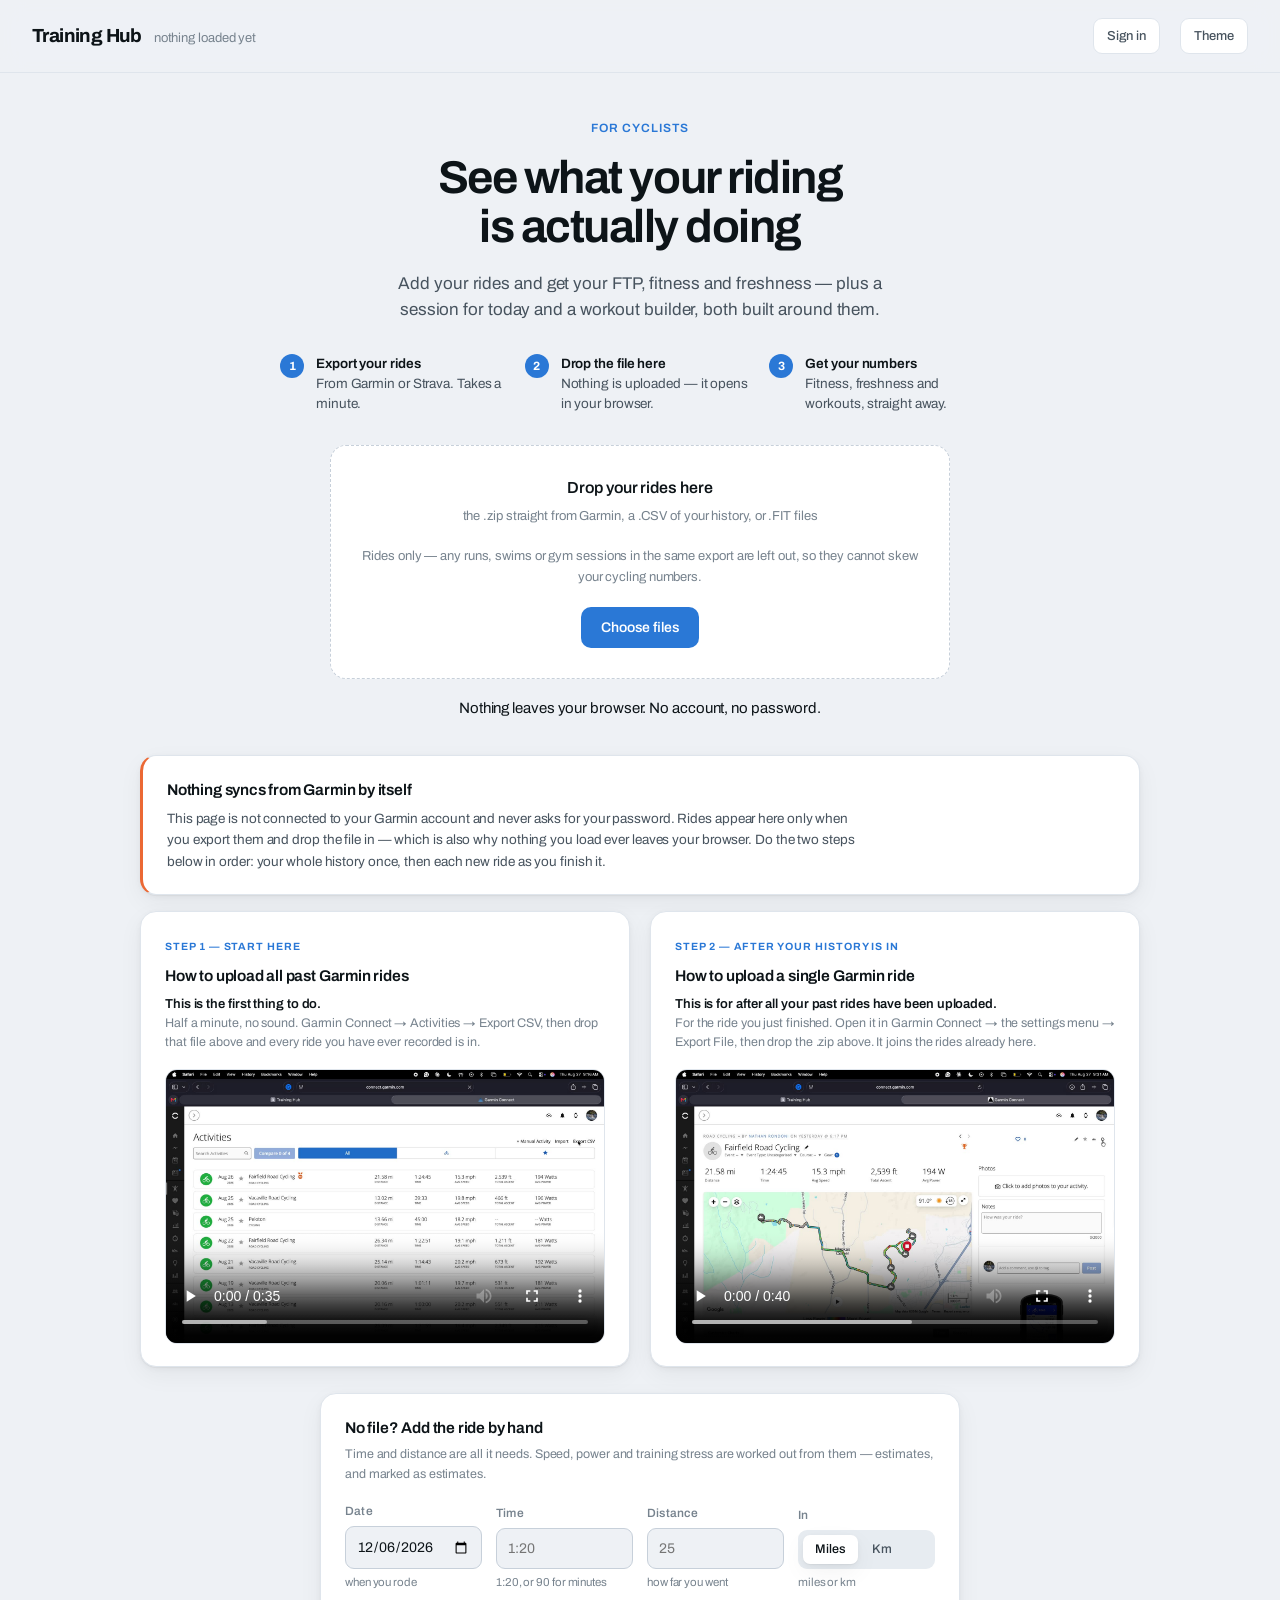
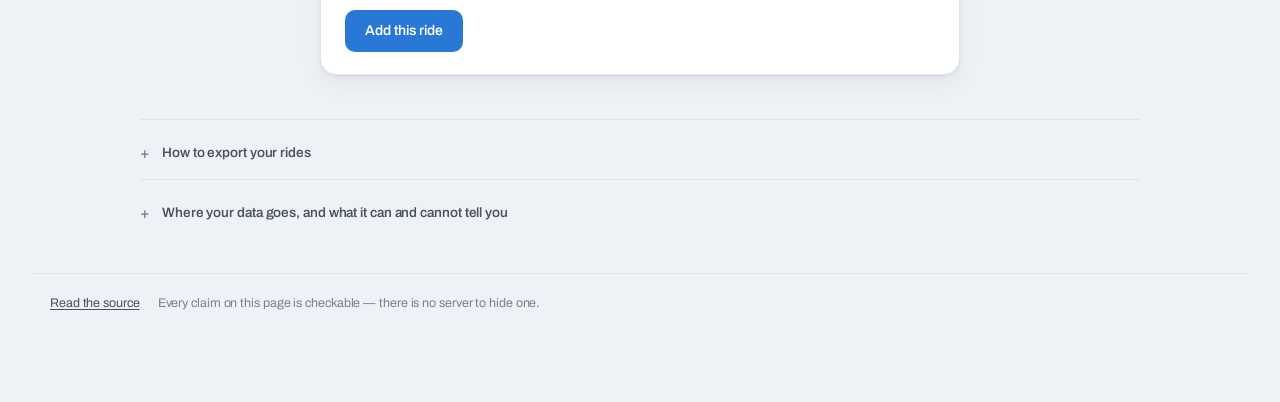
==== commit 6d5bfa6d: "The team tab has to exist before you are on a team The join code is asked for inside the team tab, a" ====
--- a/index.html
+++ b/index.html
@@ -6704,7 +6704,7 @@
     $('#range-sub').textContent = held
       ? `${held} session${held === 1 ? '' : 's'} loaded  ·  add more below`
       : 'nothing loaded yet';
-    if (ACCOUNT && ACCOUNT.team) {
+    if (ACCOUNT) {
       app.appendChild(tabBar());
       if (TAB === 'team') { app.appendChild(teamView()); return; }
     }
@@ -7825,10 +7825,11 @@
   // Not on the team yet: one field, one code.
   if (!ACCOUNT || ACCOUNT.team !== Riders.TEAM_NAME) {
     const card = el('div', { class: 'card' });
-    card.appendChild(el('h2', { text: 'Join the team' }));
+    card.appendChild(el('h2', { text: 'Join your team' }));
     card.appendChild(el('p', { class: 'hint',
-      text: 'Ask a teammate for the join code. It puts you on the team board on ' +
-            'this device, and lets you share a card with the rest of the squad.' }));
+      text: 'Your coach or a teammate has the code. It puts you on the team board ' +
+            'on this device and lets you share a card with the rest of the squad — ' +
+            'and it is the only thing this tab needs from you.' }));
     const form = el('div', { class: 'acct-form' });
     const f = el('label', { class: 'field' });
     f.appendChild(el('span', { text: 'Join code' }));
@@ -7843,7 +7844,7 @@
     const submit = () => {
       try {
         ACCOUNT = Riders.joinTeam(ACCOUNT.id, input.value);
-        drawDashboard();
+        redraw();
       } catch (e) { err.textContent = e.message; err.hidden = false; }
     };
     input.addEventListener('keydown', e => { if (e.key === 'Enter') submit(); });
@@ -7874,7 +7875,7 @@
     const card = myCard();
     download(`${card.rider.username}-card.json`, JSON.stringify(card), 'application/json');
     TEAM_NOTE = 'Card saved to your downloads. Send it to whoever keeps the team board.';
-    drawDashboard();
+    redraw();
   });
   actions.appendChild(share);
 
@@ -7888,10 +7889,10 @@
       const card = JSON.parse(await readFile(file));
       addCard(card);
       TEAM_NOTE = `${card.rider.display || card.rider.username} is on the board.`;
-      drawDashboard();
+      redraw();
     } catch (e) {
       TEAM_NOTE = e.message || 'That file could not be read.';
-      drawDashboard();
+      redraw();
     }
   });
   add.addEventListener('click', () => picker.click());
@@ -7968,7 +7969,7 @@
                 (row.here ? ' Their account and rides stay on this device.' : ''))) return;
             if (row.here) Riders.leaveTeam(row.id);
             else saveCards(loadCards().filter(c => c.rider.username !== row.username));
-            drawDashboard();
+            redraw();
           });
           cell.appendChild(del);
         }
@@ -8313,21 +8314,34 @@
 
 /* ------------------------------------------------------------------ tabs */
 
+/**
+ * Draw the page again, whichever page it is.
+ *
+ * With no rides loaded there is no dashboard to draw: the import screen
+ * carries the tabs instead, so a rider can join their team and look at the
+ * board before they have uploaded anything. Everything that changes state and
+ * wants the page back goes through here rather than calling drawDashboard,
+ * which assumes a history exists.
+ */
+function redraw() {
+  if (DATA && DATA.totals && DATA.totals.activities) drawDashboard();
+  else render(DATA);
+}
+
 function switchTab(name) {
   TAB = name;
-  // With no rides loaded there is no dashboard to draw — the import screen
-  // carries the tabs instead, so a rider on the team can reach the board
-  // before they have uploaded anything.
-  if (DATA && DATA.totals && DATA.totals.activities) drawDashboard();
-  else render(DATA);
+  redraw();
   window.scrollTo({ top: 0, behavior: 'smooth' });
 }
 
 function tabBar() {
   const bar = el('div', { class: 'tabs', role: 'tablist' });
   const tabs = [['dashboard', 'Dashboard'], ['workout', 'Build a workout']];
-  // Only for riders who are on a team. Solo, the site is what it always was.
-  if (ACCOUNT && ACCOUNT.team) tabs.push(['team', ACCOUNT.team]);
+  // Anyone signed in gets the tab, whether or not they have joined anything —
+  // the join code is asked for inside it, and a tab that only appears once you
+  // are on a team is a door that opens from the far side. Solo and signed out,
+  // the site is what it always was.
+  if (ACCOUNT) tabs.push(['team', ACCOUNT.team || 'Team']);
   tabs.forEach(([key, label]) => {
       const b = el('button', { type: 'button', role: 'tab',
                                'aria-selected': String(TAB === key), text: label });
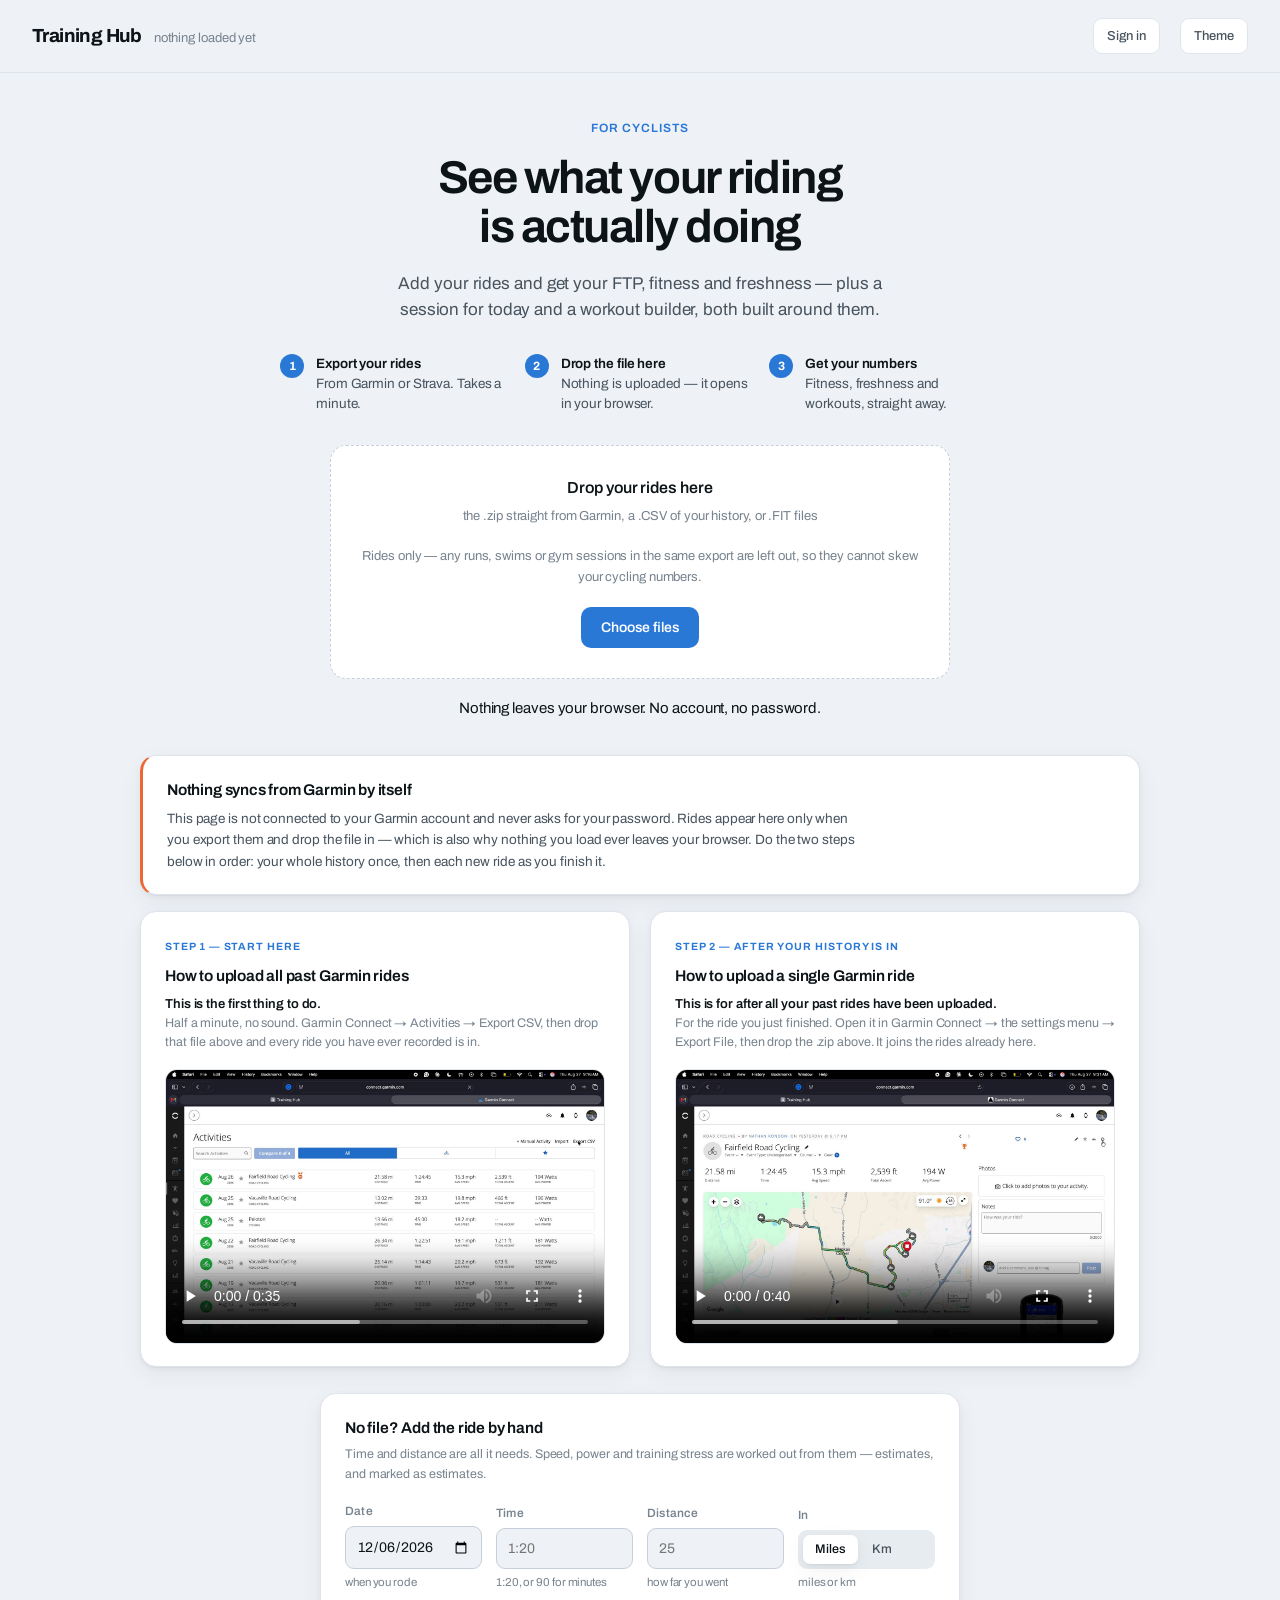
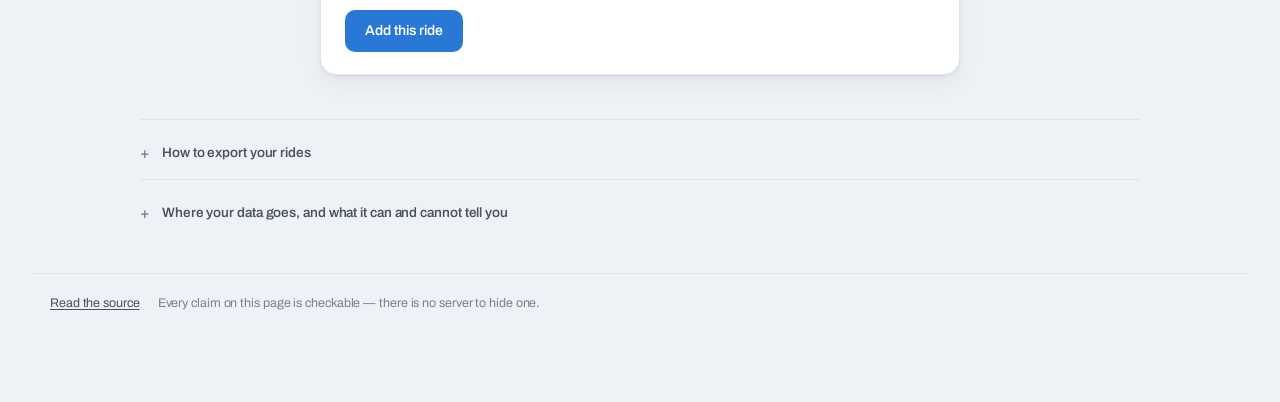
==== commit 8015e54c: "A phone layout, and a way to carry your riding to one The site is used at trailheads and it did not " ====
--- a/index.html
+++ b/index.html
@@ -527,6 +527,17 @@
 }
 .card.account .skip { margin-top: 16px; align-self: flex-start; }
 
+.acct-exit { margin-top: 20px; padding-top: 18px; border-top: 1px solid var(--border); }
+.acct-block {
+  margin-top: 20px; padding-top: 18px; border-top: 1px solid var(--border);
+}
+.acct-block h3 {
+  margin: 0 0 6px; font-size: 13.5px; font-weight: 620; letter-spacing: -.008em;
+}
+.acct-carry {
+  margin: 14px 0 0; font-size: 12.5px; line-height: 1.55; color: var(--text-2);
+  border-left: 3px solid var(--series-1); padding-left: 10px;
+}
 .team-actions { display: flex; gap: 10px; flex-wrap: wrap; margin-top: 16px; }
 .sub-note { font-size: 11.5px; color: var(--text-3); margin-top: 2px; }
 
@@ -819,6 +830,139 @@
   font-size: 12.5px; letter-spacing: .01em;
 }
 .course-note .pin { flex: none; margin-top: 2px; }
+
+/* =======================================================================
+   Phones
+   =======================================================================
+   Everything the site does, on a screen 390 points wide. Nothing is dropped
+   and nothing is hidden behind a menu — the numbers a rider looks at on the
+   way to a trailhead are the same ones they look at on a laptop.
+
+   Three things do the work. The header folds onto two rows so its buttons
+   stop running off the edge. The big display numbers come down to a size
+   that fits two across instead of one per screen. And the tables stop being
+   tables: an eight-column session list scrolled sideways on a phone is a
+   table nobody reads, so each row becomes a small card with its own labels.
+   ------------------------------------------------------------------- */
+@media (max-width: 640px) {
+  /* The notch, and the home indicator. */
+  header.top { padding-left: env(safe-area-inset-left); padding-right: env(safe-area-inset-right); }
+  .wrap { padding-bottom: calc(56px + env(safe-area-inset-bottom)); }
+
+  header.top { margin-bottom: 16px; }
+  .top-inner { flex-wrap: wrap; gap: 9px; padding: 11px 14px; }
+  .brand { flex: 1 1 100%; gap: 9px; min-width: 0; }
+  .brand h1 { font-size: 17px; white-space: nowrap; }
+  .brand .sub {
+    font-size: 11.5px; min-width: 0;
+    overflow: hidden; text-overflow: ellipsis; white-space: nowrap;
+  }
+  .spacer { display: none; }
+  /* Four controls, one row, thumb-sized and none of them off the screen. */
+  header.top .ghost {
+    flex: 1 1 0; min-width: 0; min-height: 40px;
+    padding: 9px 6px; font-size: 12.5px; white-space: nowrap;
+    overflow: hidden; text-overflow: ellipsis;
+  }
+
+  .wrap { padding-left: 14px; padding-right: 14px; }
+  .card { padding: 16px 15px; border-radius: 14px; }
+  .card h2 { font-size: 13px; }
+  .grid, .stack { gap: 14px; }
+
+  /* Two across, at a size that leaves room for what is under them. */
+  .kpis { grid-template-columns: repeat(2, minmax(0, 1fr)); gap: 10px; margin-bottom: 14px; }
+  .tile { padding: 14px 14px 13px; }
+  .tile .label { font-size: 10px; letter-spacing: .09em; }
+  .tile .value { margin-top: 7px; font-size: 30px; letter-spacing: -.03em; }
+  .tile .value .unit { font-size: 13px; margin-left: 3px; }
+  .tile .foot { margin-top: 9px; font-size: 11.5px; line-height: 1.45; }
+
+  /* Tabs are the whole navigation, so they stay put and stay reachable. */
+  .tabs { overflow-x: auto; -webkit-overflow-scrolling: touch; scrollbar-width: none; }
+  .tabs::-webkit-scrollbar { display: none; }
+  .tabs button { padding: 11px 12px; font-size: 14px; white-space: nowrap; }
+
+  /* ---------------------------------------------------- tables as cards */
+  .tbl-wrap { overflow: visible; }
+  table, thead, tbody, tr, td { display: block; width: 100%; }
+  thead { display: none; }
+  tbody tr {
+    display: flex; flex-direction: column;
+    border: 1px solid var(--border); border-radius: 12px;
+    padding: 4px 12px; margin-bottom: 10px; background: var(--surface);
+  }
+  tbody tr:last-child { margin-bottom: 0; }
+  tbody td {
+    display: flex; align-items: baseline; justify-content: space-between; gap: 14px;
+    padding: 7px 0; border: 0; text-align: right;
+    border-bottom: 1px solid var(--border);
+  }
+  tbody td:last-child { border-bottom: 0; }
+  /* The column heading, carried on the cell, so a row still says what its
+     numbers are once the header is gone. */
+  tbody td::before {
+    content: attr(data-label);
+    font-size: 11.5px; font-weight: 600; letter-spacing: .04em;
+    text-transform: uppercase; color: var(--text-3);
+    text-align: left; flex: none;
+  }
+  tbody td:empty, tbody td[data-label=""]:empty { display: none; }
+  /* The name is the row's heading, wherever it sits in the column order. The
+     180px floor it carries as a table column is what a card cannot afford:
+     left in place it widened the row, the card and the whole page past the
+     screen. */
+  tbody td.name {
+    order: -1; min-width: 0;
+    font-size: 15px; font-weight: 600; text-align: left;
+    justify-content: flex-start; flex-wrap: wrap; gap: 8px;
+  }
+  /* Nothing inside a card may set the page's width. A cell is a flex row, so
+     its children need the same release or a long line pushes it open. */
+  .card, .stack > *, .grid > *, .tbl-wrap, table, tbody, tr,
+  tbody td, tbody td > * { min-width: 0; max-width: 100%; }
+  tbody td > * { overflow-wrap: anywhere; }
+  /* The remove column is 34px wide in a table; as a row in a card it is a
+     full-width line like any other, or its label spills out of the card. */
+  tbody td.act { width: auto; justify-content: space-between; padding: 6px 0; }
+  tbody td.act::before { content: "Remove"; }
+  .controls { gap: 6px; }
+  .seg { flex-wrap: wrap; }
+  .seg button { padding: 8px 11px; font-size: 13px; }
+
+  /* --------------------------------------------------- forms and buttons */
+  /* 16px or iOS zooms the whole page when a field takes focus. */
+  .field input, .field select, .prompt, .acct-form input {
+    font-size: 16px; padding: 11px 12px;
+  }
+  .btn, .ghost, .del { min-height: 42px; }
+  .btn { padding: 12px 18px; font-size: 14.5px; }
+  .fields { grid-template-columns: repeat(auto-fit, minmax(104px, 1fr)); gap: 12px; }
+  .card.account { max-width: none; }
+  .acct-actions { flex-wrap: wrap; }
+  .acct-actions .btn, .acct-actions .ghost { flex: 1 1 auto; }
+
+  /* ------------------------------------------------------------ the rest */
+  .rt-head { flex-wrap: wrap; gap: 8px; }
+  .rt-opt { padding: 15px 15px 17px; }
+  .rt-opt h3 { font-size: 17px; }
+  .team-actions .btn, .team-actions .ghost { flex: 1 1 auto; }
+  /* The import summary reads as a sentence; its controls go under it rather
+     than fighting for the same line. */
+  .detected { flex-wrap: wrap; gap: 8px; padding: 12px 14px; }
+  .detected .grow { flex: 1 1 100%; }
+  .foot { flex-direction: column; align-items: flex-start; gap: 6px; }
+  .steps { font-size: 13px; }
+  .st .bar { max-width: 90px; }
+  .hero h2 { font-size: 24px; }
+  .drop { padding: 26px 16px; }
+  .walkthrough video { width: 100%; }
+}
+
+/* Very narrow: one tile across rather than two cramped ones. */
+@media (max-width: 360px) {
+  .kpis { grid-template-columns: minmax(0, 1fr); }
+}
 </style>
 </head>
 <body>
@@ -5169,8 +5313,9 @@
    * Make an account and sign into it.
    *
    * A history loaded before anybody made an account belongs to whoever was
-   * standing there, so the first account made adopts it rather than leaving a
-   * season of riding orphaned in the old slot.
+   * standing there, so a new account adopts it rather than leaving a season of
+   * riding orphaned in the old slot. Only the first account to be made finds
+   * anything there, since claiming it empties it.
    */
   async function signUp(name, password, displayName) {
     const problem = usernameProblem(name);
@@ -5190,12 +5335,15 @@
       team: null, role: 'rider', created: new Date().toISOString(),
     };
     const box = read();
-    const first = box.riders.length === 0;
     box.riders.push(rider);
     box.current = rider.id;
     write(box);
 
-    if (first) adoptLegacyData(rider.id);
+    // Whoever makes an account inherits the rides that were loaded before
+    // there were accounts — they are nobody's until somebody claims them, and
+    // leaving a season stranded in the old slot to teach a lesson about
+    // signing up first would be a poor trade.
+    adoptLegacyData(rider.id);
     return rider;
   }
 
@@ -5284,13 +5432,30 @@
     try { localStorage.removeItem(dataKey(id)); } catch (e) { /* already gone */ }
   }
 
-  /** Rides loaded before there were accounts become the first account's. */
+  /**
+   * Rides loaded before there were accounts become the first account's.
+   *
+   * The profile goes with them. An FTP and a weight typed in before signing up
+   * are the same rider's as the rides they were typed against, and leaving
+   * them behind meant a rider watched their zones vanish at the moment they
+   * made an account — which reads as the account having eaten them.
+   */
+  const LEGACY_PROFILE = 'training-hub-profile';
+  const LEGACY_SETUP = 'training-hub-setup-done';
+
   function adoptLegacyData(id) {
     try {
       const raw = localStorage.getItem(LEGACY_DATA);
       if (!raw) return false;
       localStorage.setItem(dataKey(id), raw);
       localStorage.removeItem(LEGACY_DATA);
+      [[LEGACY_PROFILE, LEGACY_PROFILE + ':' + id],
+       [LEGACY_SETUP, LEGACY_SETUP + ':' + id]].forEach(([from, to]) => {
+        const value = localStorage.getItem(from);
+        if (value == null) return;
+        localStorage.setItem(to, value);
+        localStorage.removeItem(from);
+      });
       return true;
     } catch (e) { return false; }
   }
@@ -5769,24 +5934,28 @@
     thead.appendChild(tr);
 
     const tbody = el('tbody');
+    // On a phone the table becomes one card per ride, and the column headings
+    // travel on the cells — see the phone block in style.css.
+    const label = (i) => (COLS[i] || [])[1] || '';
     rows.slice(0, 400).forEach(r => {
       const row = el('tr');
-      row.appendChild(el('td', { class: 'num', text: fmtDate(r.date) }));
-      const nameCell = el('td', { class: 'name' });
+      const nameCell = el('td', { class: 'name', 'data-label': '' });
       nameCell.appendChild(document.createTextNode(r.name || '—'));
       if (r.source) {
         nameCell.appendChild(document.createTextNode(' '));
         nameCell.appendChild(el('span', { class: 'src', text: r.source }));
       }
+      row.appendChild(el('td', { class: 'num', 'data-label': label(0), text: fmtDate(r.date) }));
       row.appendChild(nameCell);
-      row.appendChild(el('td', { class: 'r num', text: fmt(r.distance, 2) }));
-      row.appendChild(el('td', { class: 'r num', text: r.duration }));
+      row.appendChild(el('td', { class: 'r num', 'data-label': label(2), text: fmt(r.distance, 2) }));
+      row.appendChild(el('td', { class: 'r num', 'data-label': label(3), text: r.duration }));
       // Speed, not pace: minutes per mile is a runner's unit and this is a
       // bike site. The column sorts on the number behind the text.
-      row.appendChild(el('td', { class: 'r num',
+      row.appendChild(el('td', { class: 'r num', 'data-label': label(4),
         text: r.speed_text ? r.speed_text.replace(/ (mph|km\/h)$/, '') : '—' }));
-      row.appendChild(el('td', { class: 'r num', text: r.hr == null ? '—' : r.hr }));
-      row.appendChild(el('td', { class: 'r num', text: fmt(r.load) }));
+      row.appendChild(el('td', { class: 'r num', 'data-label': label(5),
+                                 text: r.hr == null ? '—' : r.hr }));
+      row.appendChild(el('td', { class: 'r num', 'data-label': label(6), text: fmt(r.load) }));
 
       const cell = el('td', { class: 'r act' });
       const del = el('button', { class: 'del', type: 'button', text: '\u00d7',
@@ -6597,9 +6766,11 @@
   const plural = (n, word) => `${n} ${word}${n === 1 ? '' : 's'}`;
   const origin = i.source === 'manual'
     ? 'estimated from time and distance'
-    : (i.source === 'fit'
-        ? plural(i.fitCount || i.unique, '.FIT ride')
-        : `${i.source === 'garmin' ? 'Garmin' : 'Strava'} export`);
+    : (i.source === 'restore'
+        ? 'carried over from another device'
+        : (i.source === 'fit'
+            ? plural(i.fitCount || i.unique, '.FIT ride')
+            : `${i.source === 'garmin' ? 'Garmin' : 'Strava'} export`));
   if (i.removed) {
     const bar = el('div', { class: 'detected' });
     const t = el('span', { class: 'grow' });
@@ -7586,9 +7757,19 @@
  */
 function accountScreen() {
   const wrap = el('div', { class: 'landing' });
+  if (ACCOUNT) { wrap.appendChild(signedInCard()); return wrap; }
+
   const card = el('div', { class: 'card account' });
   const known = Riders.all();
   let mode = known.length ? 'in' : 'up';
+  // Rides loaded before anybody signed in are nobody's yet. They come with you
+  // into a new account rather than being left behind in the old slot.
+  let waiting = 0;
+  try {
+    const raw = localStorage.getItem(STORE_KEY);
+    const held = raw ? JSON.parse(raw) : null;
+    waiting = (held && held.raw) ? held.raw.length : 0;
+  } catch (e) { waiting = 0; }
 
   const draw = () => {
     card.innerHTML = '';
@@ -7665,11 +7846,20 @@
     skip.addEventListener('click', () => useAccount(null));
     card.appendChild(skip);
 
+    if (waiting && mode === 'up') {
+      card.appendChild(el('p', { class: 'acct-carry',
+        text: `The ${waiting} ride${waiting === 1 ? '' : 's'} already loaded on this ` +
+              'device will come with you into this account.' }));
+    }
+
     card.appendChild(el('p', { class: 'acct-small',
       text: 'This is not a cloud login. Your rides are in this browser and nowhere ' +
-            'else, so an account here will not show up on your phone, and clearing ' +
-            'the browser clears it. The password keeps a teammate out of your ' +
-            'numbers on a shared device — it is a name tag, not a vault.' }));
+            'else, so an account here will not show up on your phone by itself, and ' +
+            'clearing the browser clears it. The password keeps a teammate out of ' +
+            'your numbers on a shared device — it is a name tag, not a vault.' }));
+    card.appendChild(el('p', { class: 'acct-small',
+      text: 'To ride on more than one device, sign in on each and move your rides ' +
+            'across with the file the account screen gives you.' }));
 
     if (known.length) {
       const list = el('p', { class: 'acct-small',
@@ -7682,6 +7872,122 @@
   draw();
   wrap.appendChild(card);
   return wrap;
+}
+
+/**
+ * The account, once you are in it.
+ *
+ * Who you are, and the two things a rider actually wants from an account on a
+ * site with no server: a way to take their riding to another device, and a way
+ * out. The file it hands over is the same rider card the team board reads, so
+ * one file does both jobs — send it to a coach, or send it to yourself.
+ */
+function signedInCard() {
+  const card = el('div', { class: 'card account' });
+  card.appendChild(el('h2', { text: ACCOUNT.display }));
+  card.appendChild(el('p', { class: 'hint',
+    text: `Signed in as ${ACCOUNT.username}` +
+          (ACCOUNT.team ? ` · ${ACCOUNT.team}${Riders.isCoach(ACCOUNT) ? ' · coach' : ''}` : '') }));
+
+  const held = (DATA && DATA.raw) ? DATA.raw.length : 0;
+  card.appendChild(el('p', { class: 'acct-small',
+    text: held
+      ? `${held} ride${held === 1 ? '' : 's'} in this account, on this device.`
+      : 'No rides in this account yet.' }));
+
+  /* ------------------------------------------------ to another device */
+  const move = el('div', { class: 'acct-block' });
+  move.appendChild(el('h3', { text: 'Your rides on another device' }));
+  move.appendChild(el('p', { class: 'acct-small',
+    text: 'Nothing syncs by itself, so this is how a history gets to your phone: ' +
+          'save the file here, open the site there, sign in, and bring it in. New ' +
+          'rides merge with what is already in the account — nothing is replaced ' +
+          'and nothing is duplicated.' }));
+
+  const row = el('div', { class: 'acct-actions' });
+  const out = el('button', { class: 'btn', type: 'button', text: 'Save my rides to a file' });
+  out.addEventListener('click', () => {
+    const file = myCard();
+    download(`${ACCOUNT.username}-rides.json`, JSON.stringify(file), 'application/json');
+  });
+  row.appendChild(out);
+
+  const inBtn = el('button', { class: 'ghost', type: 'button', text: 'Bring rides in from a file' });
+  const picker = el('input', { type: 'file', class: 'hidden-input',
+                               accept: '.json,application/json' });
+  const note = el('p', { class: 'acct-small' });
+  picker.addEventListener('change', async () => {
+    const file = picker.files && picker.files[0];
+    picker.value = '';
+    if (!file) return;
+    try {
+      note.textContent = bringInRides(JSON.parse(await readFile(file)));
+    } catch (e) {
+      note.textContent = e.message || 'That file could not be read.';
+    }
+  });
+  inBtn.addEventListener('click', () => picker.click());
+  row.appendChild(inBtn);
+  row.appendChild(picker);
+  move.appendChild(row);
+  move.appendChild(note);
+  card.appendChild(move);
+
+  /* ------------------------------------------------------------- out */
+  const outRow = el('div', { class: 'acct-actions acct-exit' });
+  const back = el('button', { class: 'ghost', type: 'button', text: 'Back to my dashboard' });
+  back.addEventListener('click', () => useAccount(ACCOUNT));
+  outRow.appendChild(back);
+
+  const bye = el('button', { class: 'ghost', type: 'button', text: 'Sign out' });
+  bye.addEventListener('click', () => {
+    Riders.signOut();
+    useAccount(null);
+  });
+  outRow.appendChild(bye);
+  card.appendChild(outRow);
+
+  card.appendChild(el('p', { class: 'acct-small',
+    text: 'Signing out leaves your rides on this device; they come back when you ' +
+          'sign in again. Clearing the browser removes them, which is what the ' +
+          'file above is for.' }));
+  return card;
+}
+
+/**
+ * Fold a saved file back into the account that is signed in.
+ *
+ * The same merge an upload goes through, so a file carried from a laptop meets
+ * the rides already on the phone and the two become one history rather than
+ * one overwriting the other. The profile only fills gaps: an FTP set here is
+ * not replaced by an older one out of a file.
+ */
+function bringInRides(file) {
+  const problem = cardProblem(file);
+  if (problem) throw new Error(problem);
+  const incoming = (file.rides || []).filter(a => a && a.type === 'cycling');
+  if (!incoming.length) throw new Error('There are no rides in that file.');
+
+  const payload = addToHistory(incoming, DATA, {
+    unit: (DATA && DATA.unit) || file.unit || 'mi',
+    imported: { source: 'restore', filename: 'your saved rides' },
+  });
+  payload.imported.remembered = saveLocal(payload);
+
+  let took = false;
+  ['ftp', 'weightKg', 'restHr', 'maxHr'].forEach(k => {
+    const from = file.profile || {};
+    const value = k === 'weightKg' ? (from.weightKg || from.weight_kg) : from[k];
+    if (value && !PROFILE[k]) { PROFILE[k] = value; took = true; }
+  });
+  if (took) saveProfile();
+
+  const added = payload.imported.added;
+  render(payload);
+  return added
+    ? `${added} ride${added === 1 ? '' : 's'} brought in. ` +
+      `${payload.imported.unique} in this account now.`
+    : 'Every ride in that file was already here.';
 }
 
 /* ----------------------------------------------------------------- team */
@@ -7920,7 +8226,7 @@
     .sort((a, b) => b.sum.week.distance - a.sum.week.distance)
     .forEach(({ row, sum }) => {
       const line = el('tr');
-      const who = el('td', { class: 'name' });
+      const who = el('td', { class: 'name', 'data-label': '' });
       who.appendChild(document.createTextNode(row.display));
       if (row.isYou) who.appendChild(el('span', { class: 'src', text: 'you' }));
       if (row.role === 'coach') who.appendChild(el('span', { class: 'src', text: 'coach' }));
@@ -7930,16 +8236,21 @@
       }
       line.appendChild(who);
 
+      // The labels ride on the cells, so the board reads as one card per
+      // rider on a phone rather than a table scrolled sideways.
       const unit = row.unit === 'km' ? 'km' : 'mi';
-      line.appendChild(el('td', { class: 'r num',
+      line.appendChild(el('td', { class: 'r num', 'data-label': 'Last 7 days',
         text: sum.rides ? `${fmt(sum.week.distance, 1)} ${unit}` : '—' }));
-      line.appendChild(el('td', { class: 'r num', text: String(sum.week.rides) }));
-      line.appendChild(el('td', { class: 'r num', text: sum.ftp ? sum.ftp + ' W' : '—' }));
-      line.appendChild(el('td', { class: 'r num',
+      line.appendChild(el('td', { class: 'r num', 'data-label': 'Rides',
+                                  text: String(sum.week.rides) }));
+      line.appendChild(el('td', { class: 'r num', 'data-label': 'FTP',
+                                  text: sum.ftp ? sum.ftp + ' W' : '—' }));
+      line.appendChild(el('td', { class: 'r num', 'data-label': 'Form',
         text: sum.form == null ? '—' : (sum.form > 0 ? '+' : '') + Math.round(sum.form) }));
-      line.appendChild(el('td', { class: 'r num', text: sum.last ? fmtDate(sum.last) : '—' }));
-
-      const next = el('td');
+      line.appendChild(el('td', { class: 'r num', 'data-label': 'Last ride',
+                                  text: sum.last ? fmtDate(sum.last) : '—' }));
+
+      const next = el('td', { 'data-label': 'Next session' });
       if (sum.rec) {
         const chosen = sum.rec.options.find(o => o.tone === 'recommended') || sum.rec.options[0];
         next.appendChild(el('strong', { text: chosen.name }));
@@ -8423,24 +8734,16 @@
   loadProfile();
   paintAccountButton();
 
+  // One screen, signed in or out: the way in, or who you are and how to take
+  // your riding somewhere else.
   $('#account-btn').addEventListener('click', () => {
-    if (!ACCOUNT) {
-      SIGNING_IN = true;
-      const app = $('#app');
-      app.innerHTML = '';
-      $('#import-btn').hidden = true;
-      $('#clear-btn').hidden = true;
-      app.appendChild(accountScreen());
-      window.scrollTo({ top: 0, behavior: 'smooth' });
-      return;
-    }
-    // Signed in already: the button is a way out, or a way to be somebody else.
-    const stay = window.confirm(
-      `Signed in as ${ACCOUNT.display}.\n\nOK signs you out — your rides stay on ` +
-      'this device and come back when you sign in again. Cancel to stay.');
-    if (!stay) return;
-    Riders.signOut();
-    useAccount(null);
+    SIGNING_IN = true;
+    const app = $('#app');
+    app.innerHTML = '';
+    $('#import-btn').hidden = true;
+    $('#clear-btn').hidden = true;
+    app.appendChild(accountScreen());
+    window.scrollTo({ top: 0, behavior: 'smooth' });
   });
 
   $('#import-btn').addEventListener('click', () => render(null));
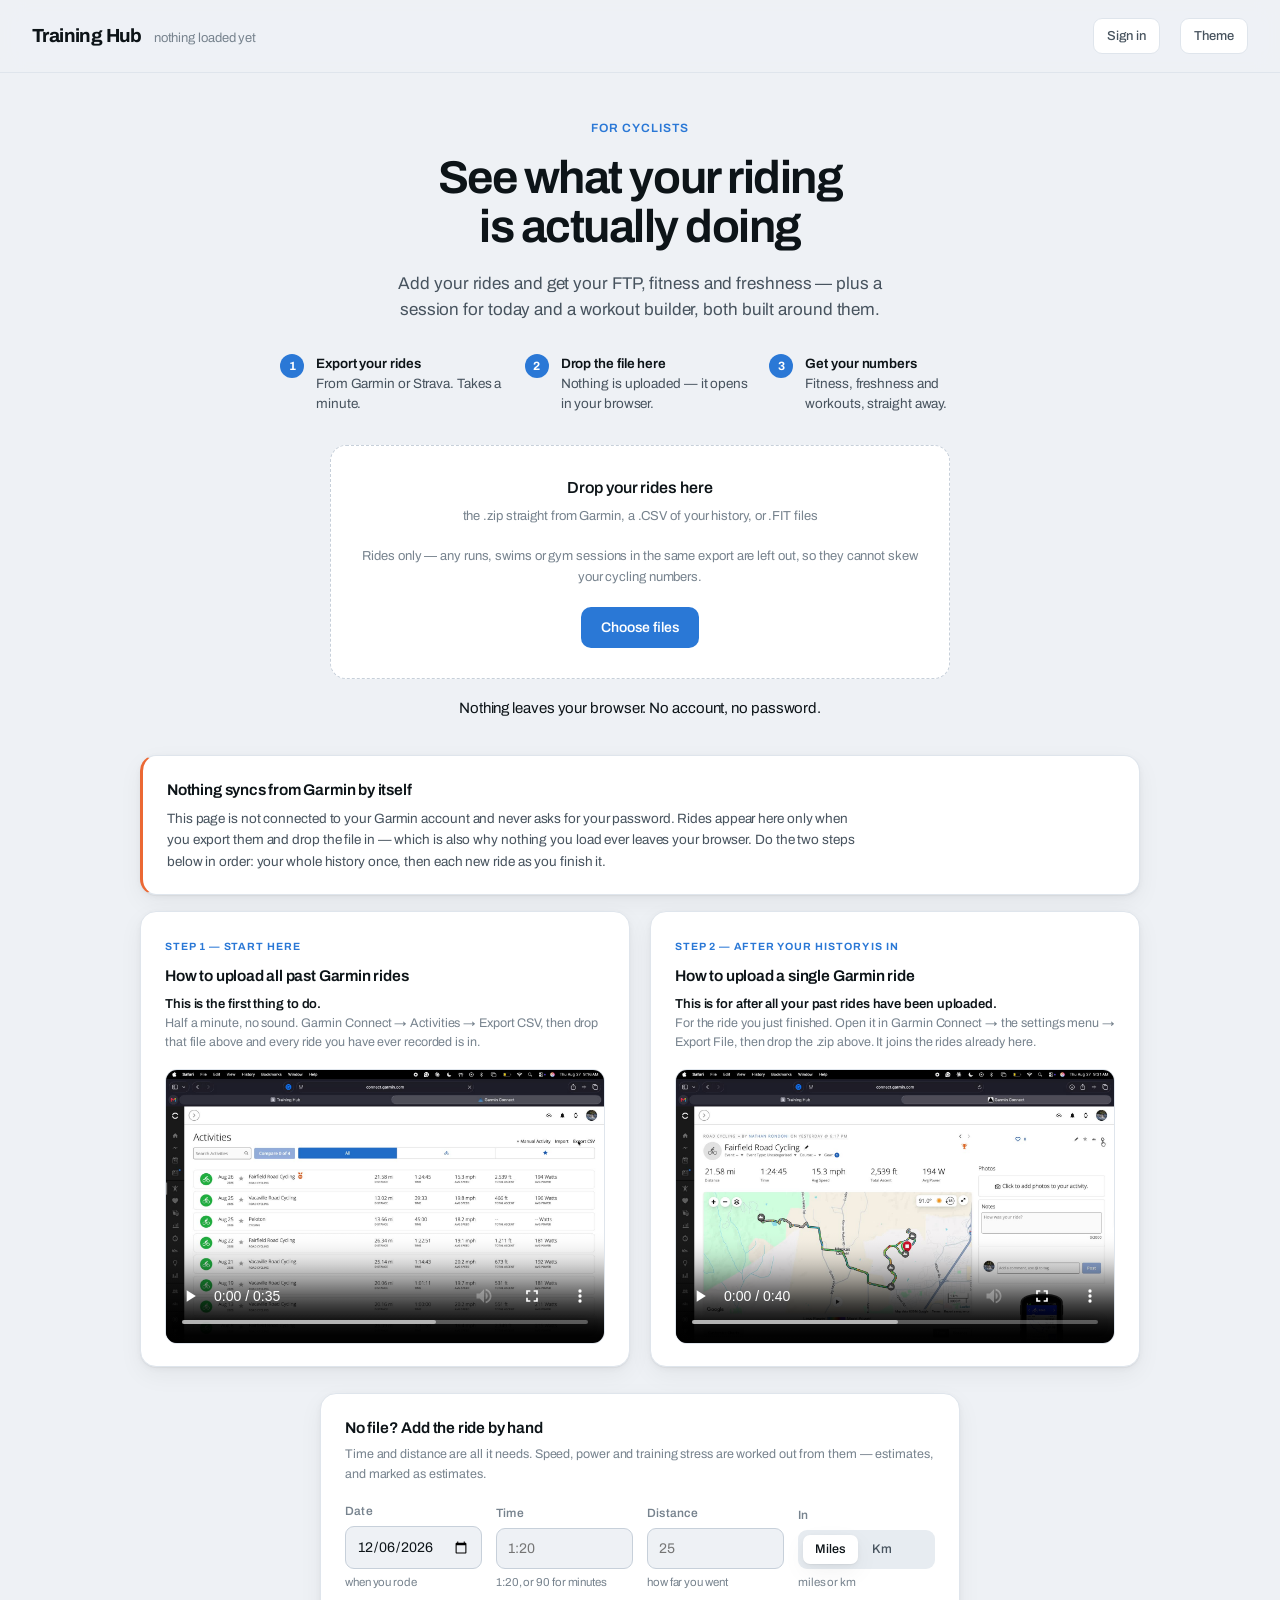
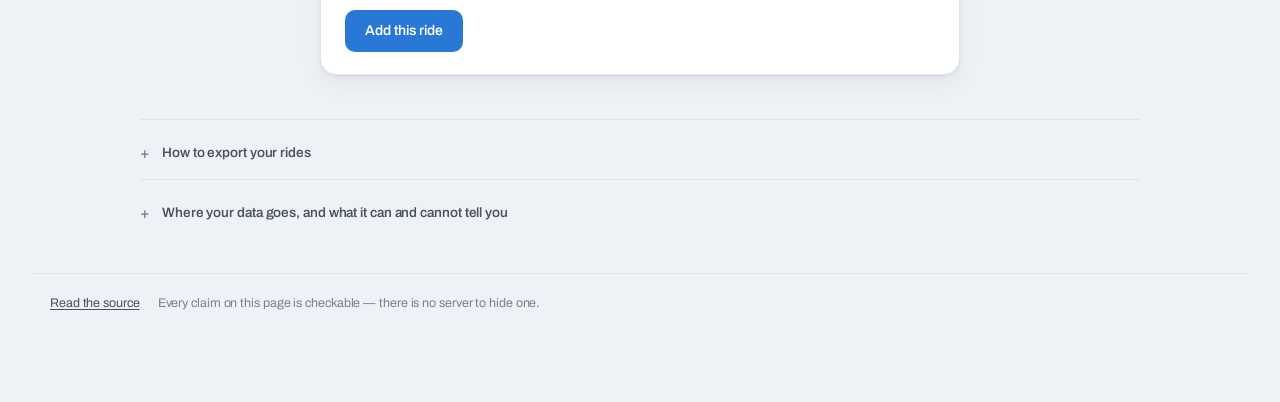
==== commit abfb769e: "Put the sign-in form where it can be found, and default to light Signing in could not be reached on " ====
--- a/index.html
+++ b/index.html
@@ -36,35 +36,14 @@
   --ramp-5:  #256abf;
   --ramp-6:  #184f95;
 }
-@media (prefers-color-scheme: dark) {
-  :root:not([data-theme="light"]) {
-    color-scheme: dark;
-    --bg:            #0b0f13;
-    --surface:       #141a20;
-    --surface-2:     #1c242b;
-    --border:        #232c34;
-    --border-strong: #35414b;
-    --text:          #f0f5f8;
-    --text-2:        #aeb9c3;
-    --text-3:        #78848e;
-    --series-1:      #3987e5;
-    --series-2:      #d95926;
-    --series-3:      #199e70;
-    --good:          #35b06e;
-    --warn:          #d99a2b;
-    --crit:          #e66767;
-    --grid:          #292928;
-    --shadow:        0 1px 1px rgba(0,0,0,.30), 0 2px 6px rgba(0,0,0,.24), 0 8px 24px rgba(0,0,0,.22);
-    --shadow-lift:   0 2px 4px rgba(0,0,0,.35), 0 14px 36px rgba(0,0,0,.40);
-    --ramp-0:  #262625;
-    --ramp-1:  #16324f;
-    --ramp-2:  #184f95;
-    --ramp-3:  #256abf;
-    --ramp-4:  #3987e5;
-    --ramp-5:  #6da7ec;
-    --ramp-6:  #9ec5f4;
-  }
-}
+/* The page is light unless somebody asks for dark.
+ *
+ * It used to follow the system setting, which meant a rider whose phone
+ * switches to dark at sunset opened a different-looking site than the one they
+ * set up that afternoon. The dark theme is still here and one tap away — it is
+ * a choice now rather than the weather, so `data-theme="dark"` below is the
+ * only thing that turns it on, and app.js sets that attribute on every load.
+ */
 :root[data-theme="dark"] {
   color-scheme: dark;
   --bg:      #0b0f13;
@@ -512,6 +491,11 @@
 
 /* ------------------------------------------------------- accounts, team */
 .card.account { max-width: 460px; margin: 0 auto; }
+/* The two ways in, side by side, so neither can be the one nobody finds. */
+.acct-modes { margin-bottom: 16px; }
+.acct-modes .seg { width: 100%; }
+.acct-modes .seg button { flex: 1; padding: 9px 12px; font-size: 13.5px; }
+
 .acct-form { display: flex; flex-direction: column; gap: 14px; margin: 16px 0 4px; }
 .acct-form .field > span:first-child {
   font-size: 12px; font-weight: 560; color: var(--text-3); letter-spacing: .02em;
@@ -7253,13 +7237,13 @@
 /* ------------------------------------------------------------------ theme */
 (function themeToggle() {
   const KEY = 'training-hub-theme';
+  // Light is the default, whatever the device is set to. Dark is a choice the
+  // rider makes and this browser then remembers.
   let stored = null;
   try { stored = localStorage.getItem(KEY); } catch (e) { /* private mode */ }
-  if (stored) document.documentElement.setAttribute('data-theme', stored);
+  document.documentElement.setAttribute('data-theme', stored === 'dark' ? 'dark' : 'light');
   $('#theme-btn').addEventListener('click', () => {
-    const dark = matchMedia('(prefers-color-scheme: dark)').matches;
-    const now = document.documentElement.getAttribute('data-theme')
-      || (dark ? 'dark' : 'light');
+    const now = document.documentElement.getAttribute('data-theme');
     const next = now === 'dark' ? 'light' : 'dark';
     document.documentElement.setAttribute('data-theme', next);
     try { localStorage.setItem(KEY, next); } catch (e) { /* ignore */ }
@@ -7773,6 +7757,14 @@
 
   const draw = () => {
     card.innerHTML = '';
+    // Both ways in, visible at once. Offered as a button at the bottom that
+    // changed its own label, a device with no accounts on it showed only "Make
+    // an account" and the way to sign in could not be found at all.
+    const modes = el('div', { class: 'acct-modes' });
+    modes.appendChild(seg(['in', 'up'], mode, v => { mode = v; draw(); },
+                          v => v === 'in' ? 'Sign in' : 'Make an account'));
+    card.appendChild(modes);
+
     card.appendChild(el('h2', { text: mode === 'in' ? 'Sign in' : 'Make an account' }));
     card.appendChild(el('p', { class: 'hint',
       text: mode === 'in'
@@ -7780,6 +7772,17 @@
           'else who uses this device.'
         : 'One name for your riding on this device. There is no email and nothing ' +
           'to confirm — the account lives in this browser.' }));
+
+    // An account is made on a device, so there is nothing to sign into on a
+    // device that has never had one. Said here rather than left to come out as
+    // a failed password.
+    if (mode === 'in' && !known.length) {
+      card.appendChild(el('p', { class: 'acct-carry',
+        text: 'No accounts have been made in this browser yet. Accounts live on the ' +
+              'device they are made on, so if you have one on a laptop, make one ' +
+              'here with the same name and bring your rides over with the file the ' +
+              'account screen saves.' }));
+    }
 
     const form = el('div', { class: 'acct-form' });
     const field = (label, attrs, note) => {
@@ -7829,14 +7832,6 @@
 
     const row = el('div', { class: 'acct-actions' });
     row.appendChild(go);
-    const swap = el('button', { class: 'ghost', type: 'button',
-      text: mode === 'in' ? 'Make an account' : (known.length ? 'I have one already' : 'Cancel') });
-    swap.addEventListener('click', () => {
-      if (mode === 'up' && !known.length) { useAccount(null); return; }
-      mode = mode === 'in' ? 'up' : 'in';
-      draw();
-    });
-    row.appendChild(swap);
     card.appendChild(row);
 
     // Nobody is forced into an account. The site works exactly as it always
